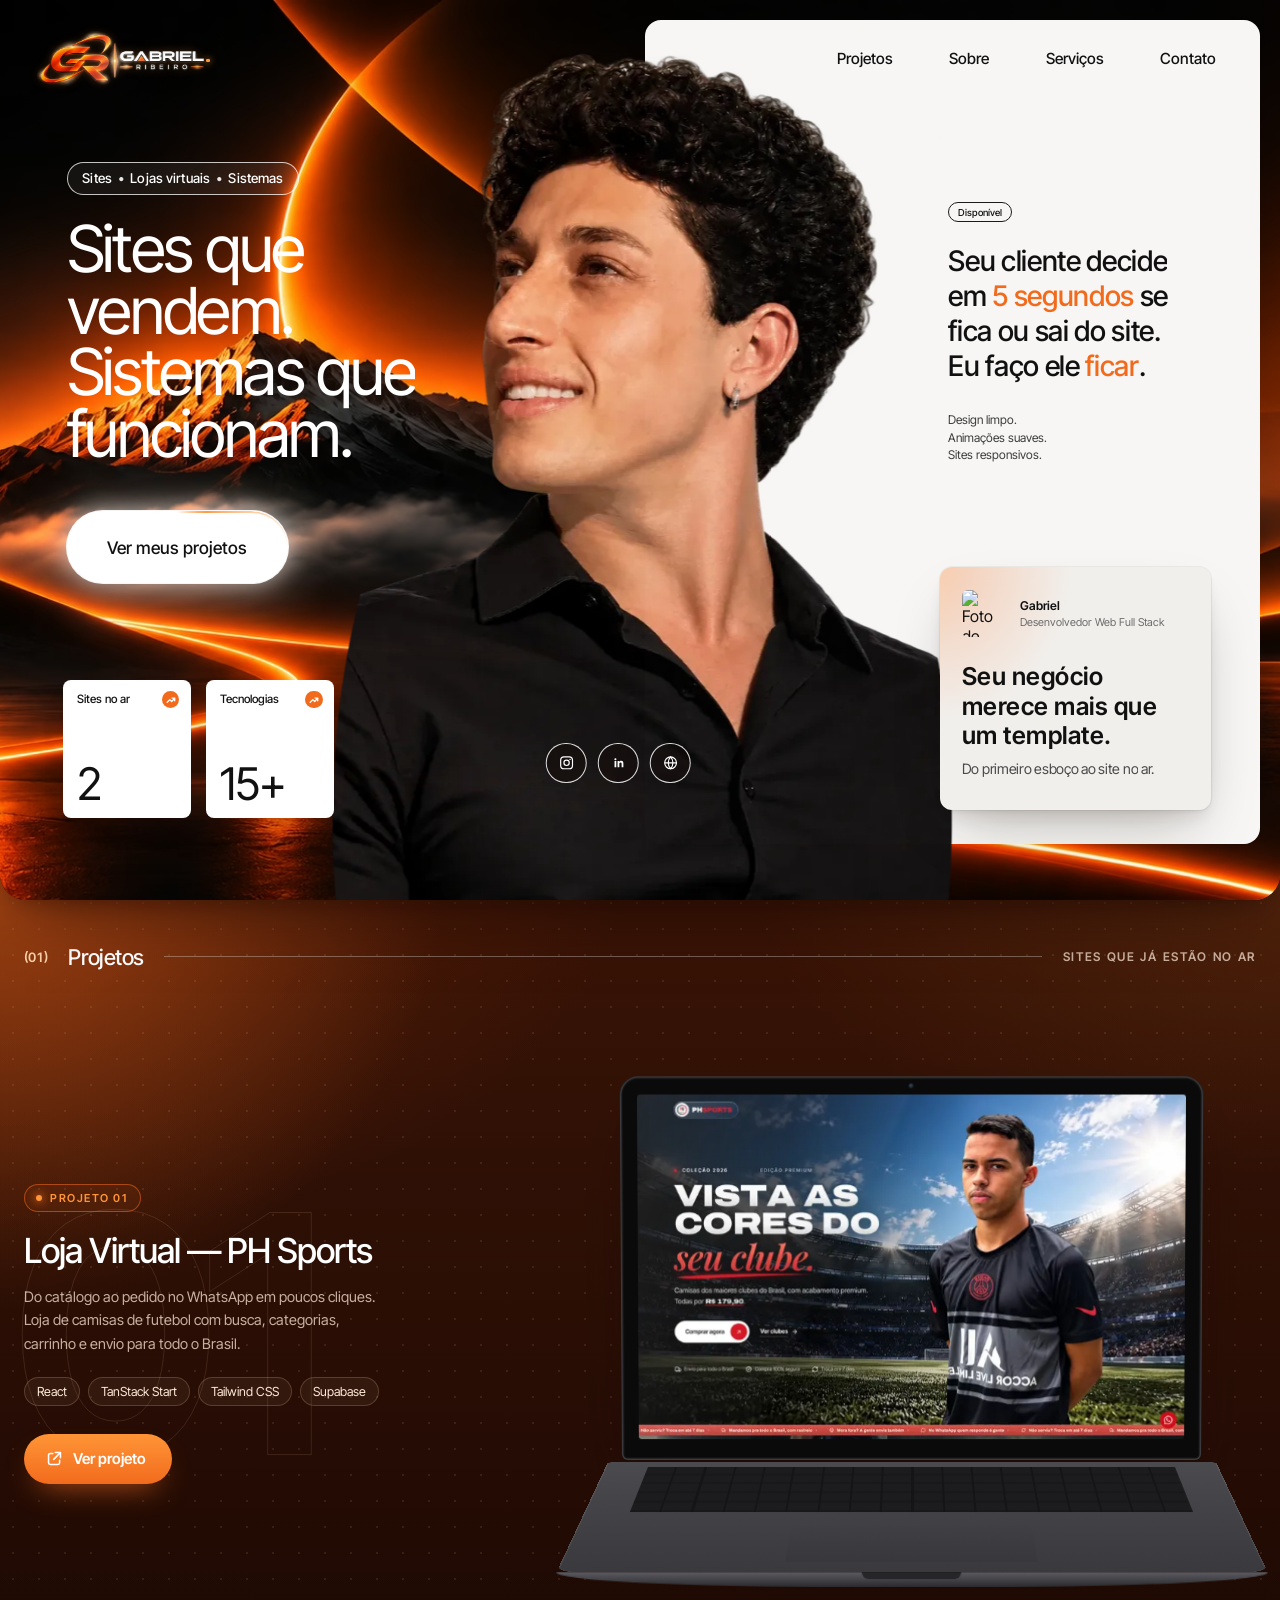
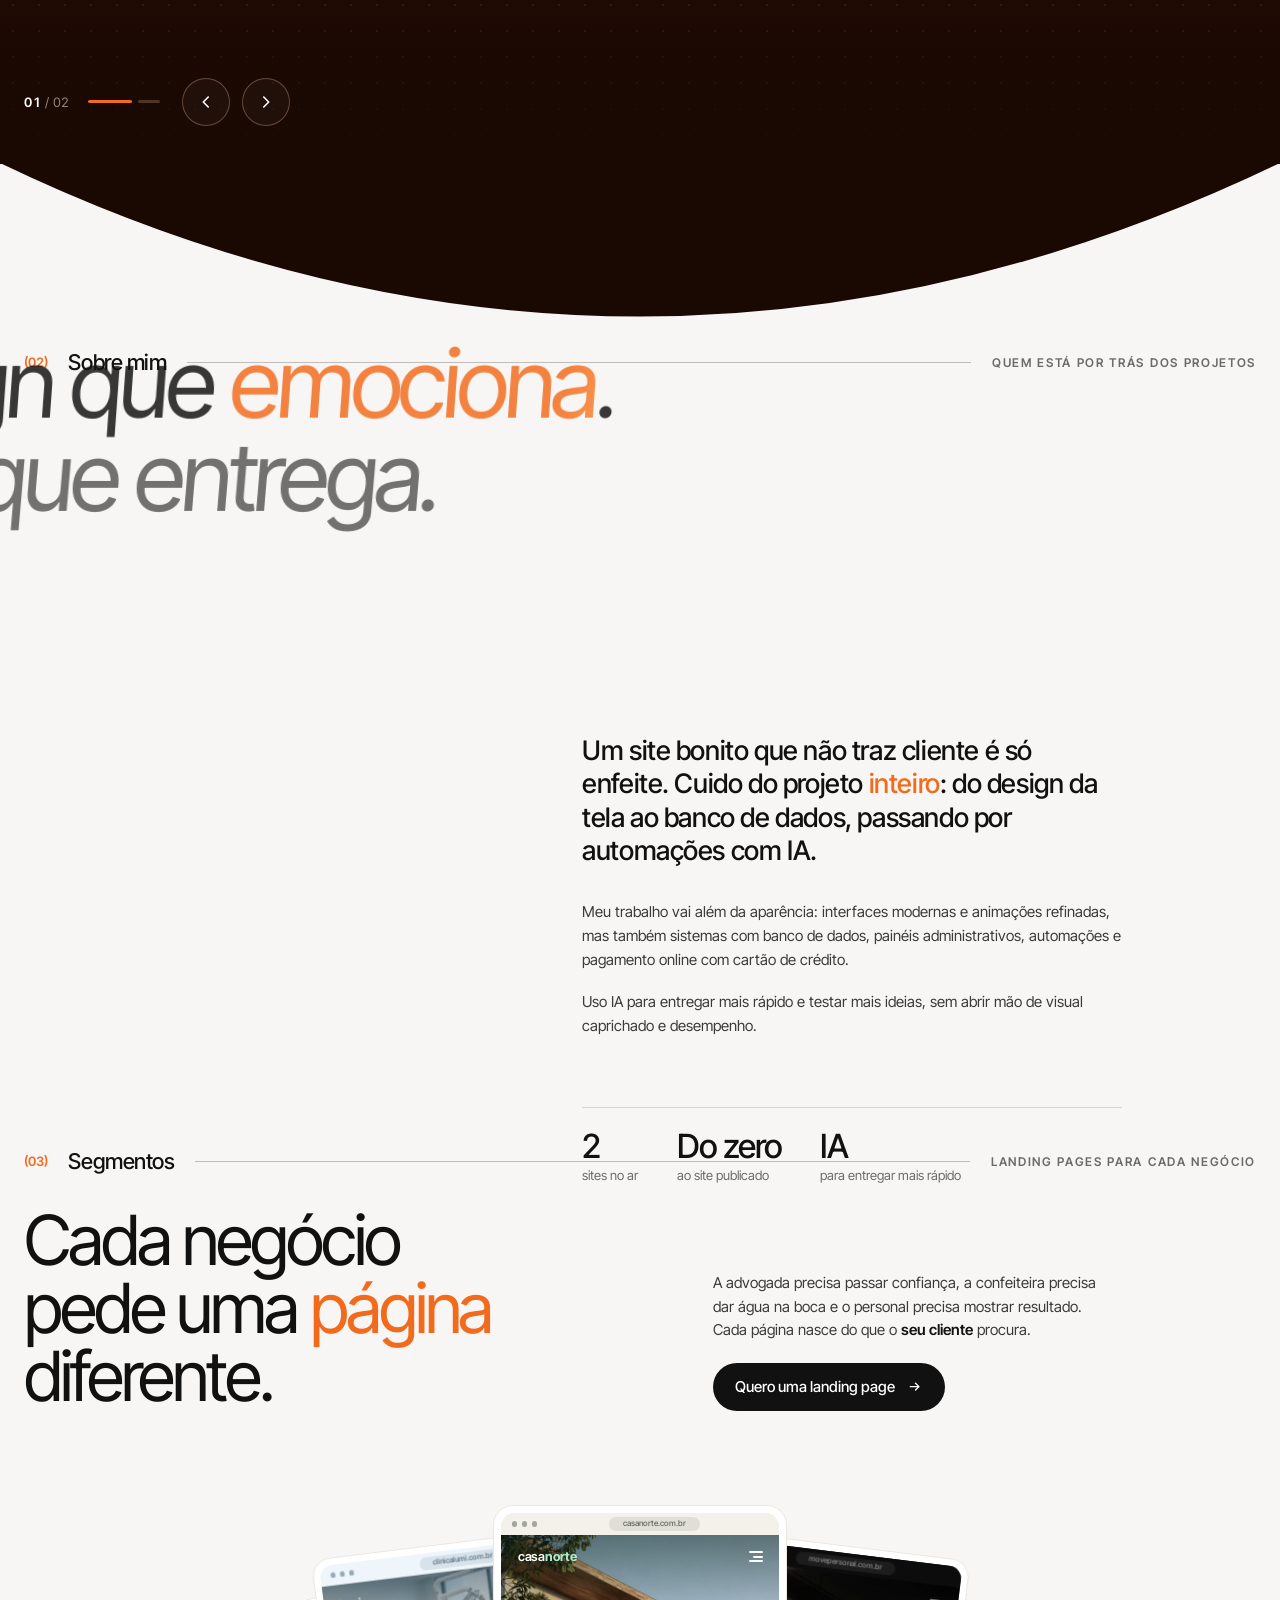
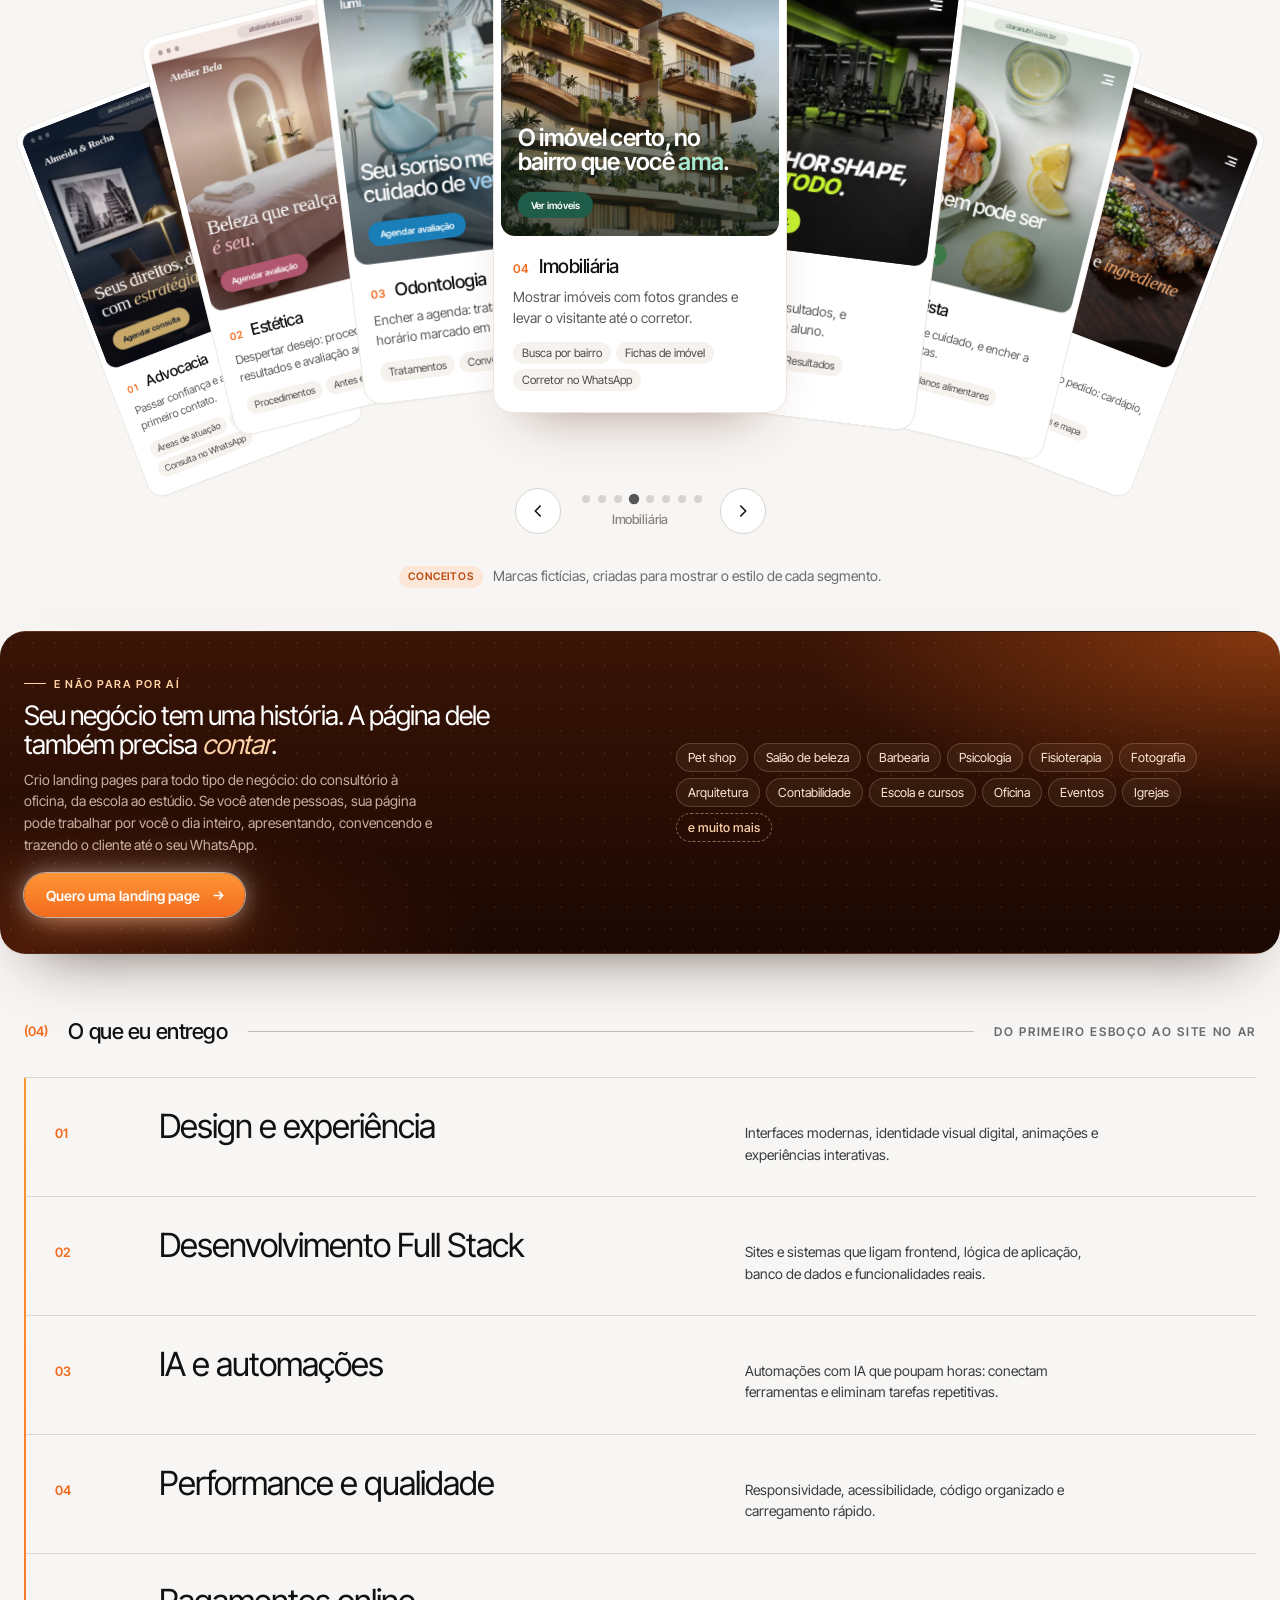
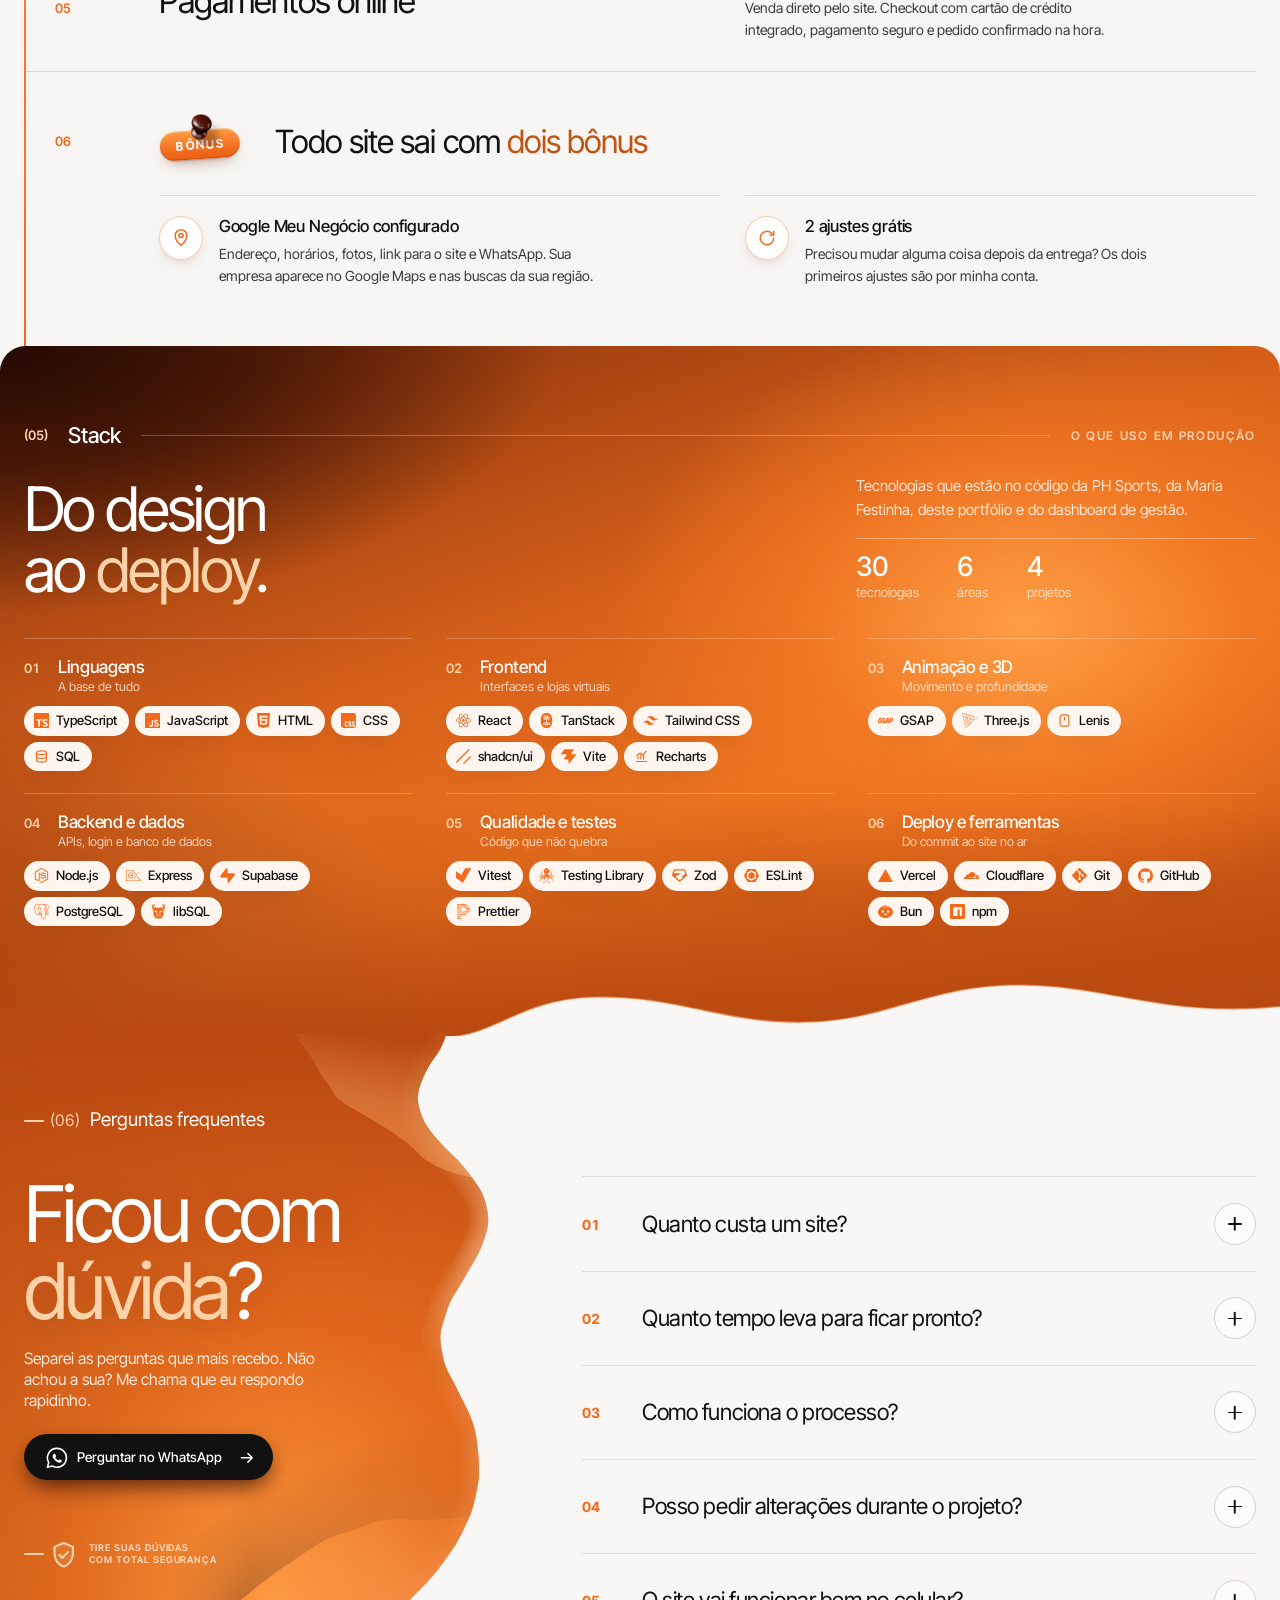
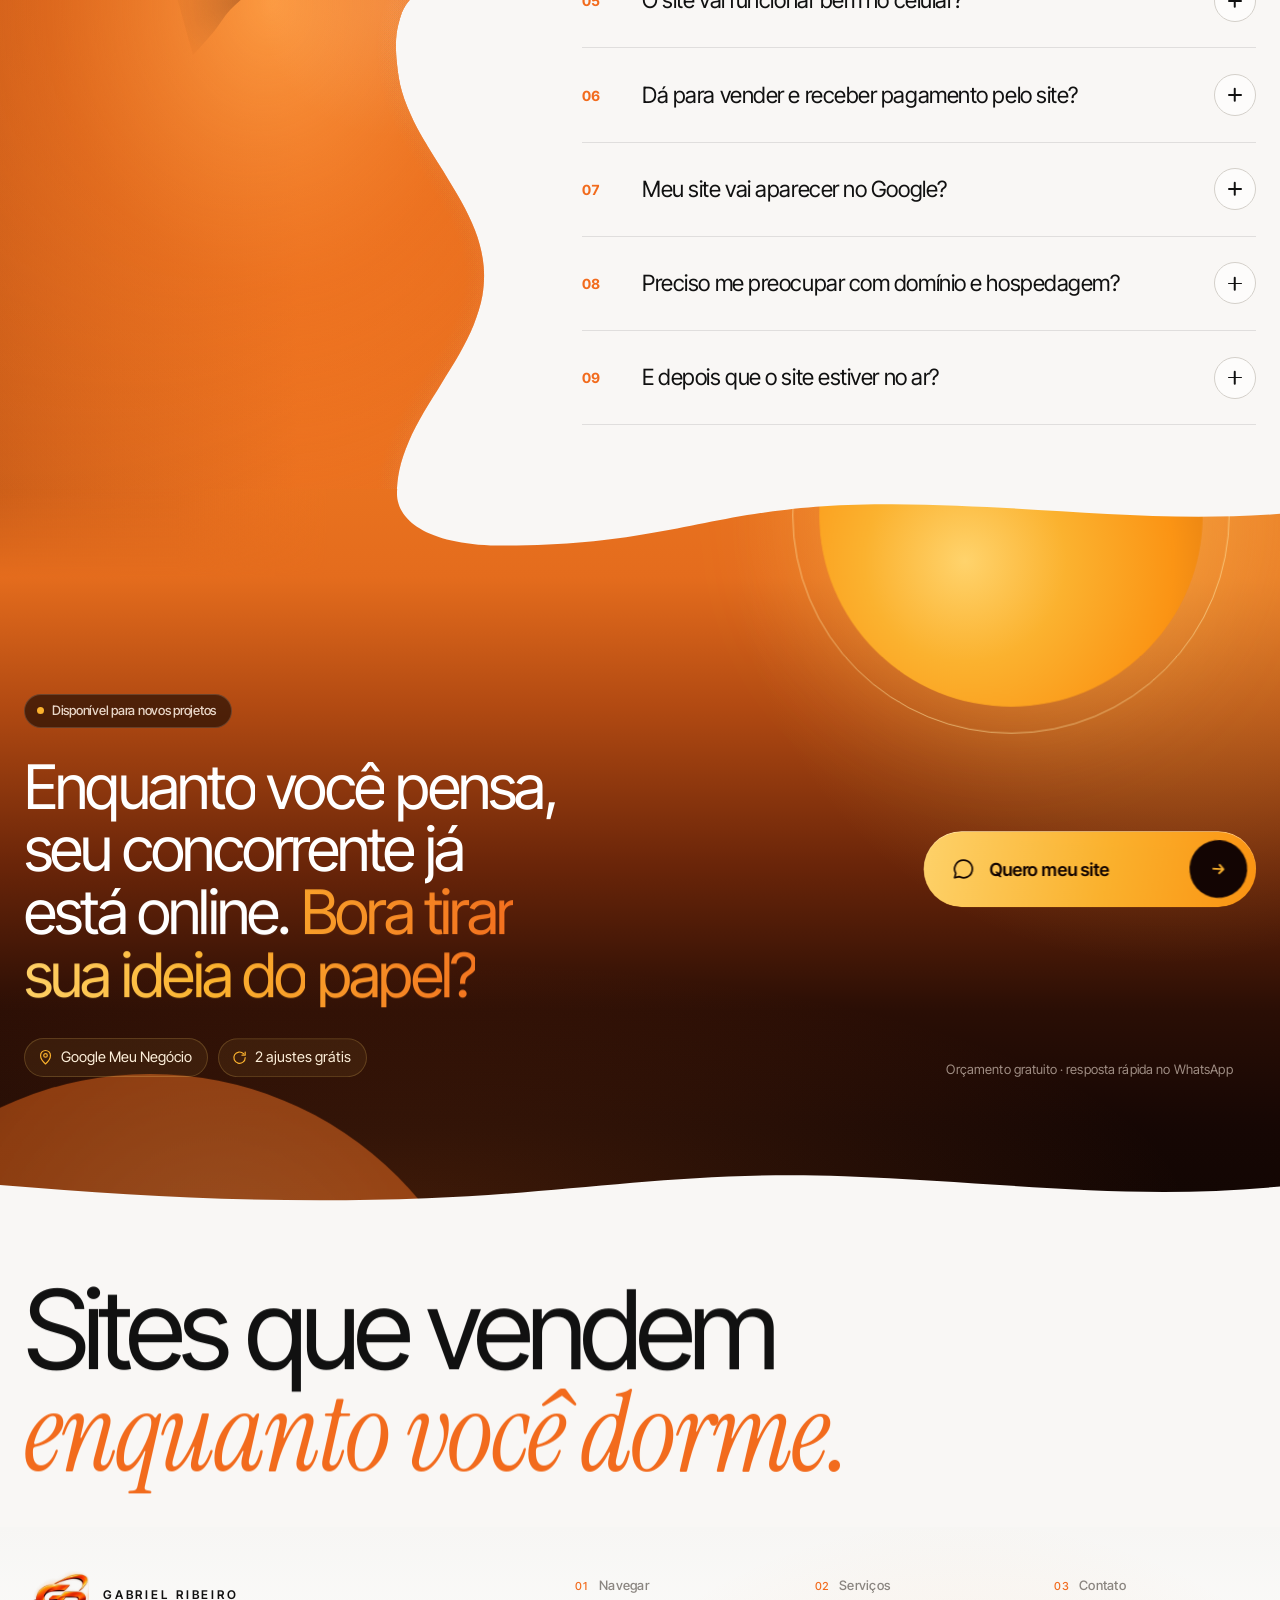
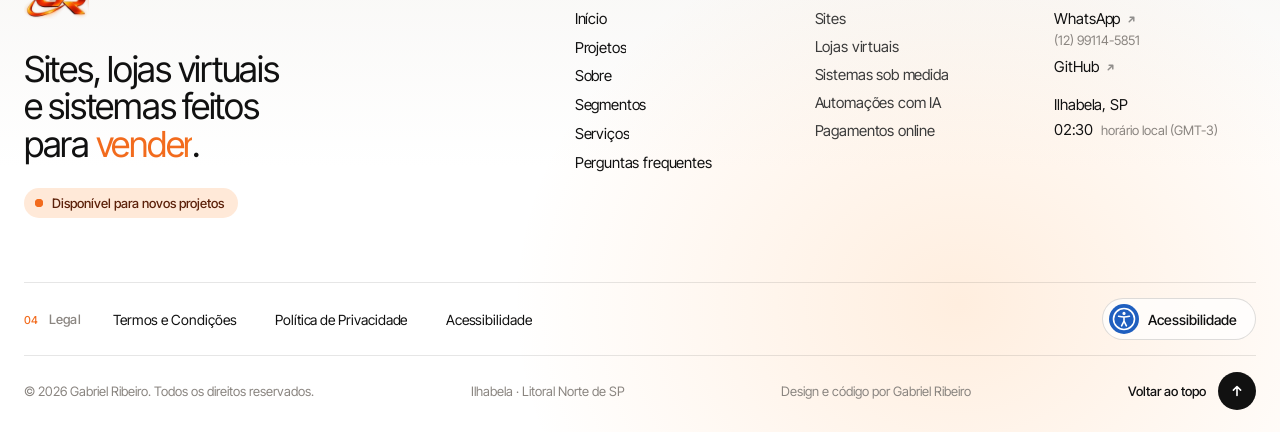
==== index.html @ 998de7f8 "Hero: pitch de 3 para 5 segundos Co-Authored-By: Claude Opus 5.5 <noreply@anthropic.com>" ====
<!doctype html>
<html lang="pt-BR" prefix="og: https://ogp.me/ns#">
<head>
  <meta charset="utf-8">
  <meta name="viewport" content="width=device-width, initial-scale=1">
  <title>Gabriel Ribeiro • Desenvolvedor Web Full Stack</title>
  <meta name="description" content="Sites, landing pages e lojas virtuais para advogados, imobiliárias, dentistas e todo tipo de negócio. Rápidos, bonitos e feitos para vender. Peça seu orçamento.">
  <!-- prévia do link no WhatsApp, Instagram, LinkedIn, Facebook e X (imagem 1200×630) -->
  <meta property="og:type" content="website">
  <meta property="og:locale" content="pt_BR">
  <meta property="og:site_name" content="Gabriel Ribeiro">
  <meta property="og:title" content="Gabriel Ribeiro • Desenvolvedor Web Full Stack">
  <meta property="og:description" content="Seu site pode estar perdendo clientes. Crio sites, lojas virtuais e sistemas rápidos, bonitos e feitos para vender. Peça seu orçamento.">
  <meta property="og:image" content="https://portfolio-gabriel-b.vercel.app/img/og-gabriel-ribeiro.jpg">
  <meta property="og:image:secure_url" content="https://portfolio-gabriel-b.vercel.app/img/og-gabriel-ribeiro.jpg">
  <meta property="og:image:type" content="image/jpeg">
  <meta property="og:image:width" content="1200">
  <meta property="og:image:height" content="630">
  <meta property="og:image:alt" content="Gabriel Ribeiro, desenvolvedor web: Sites que vendem. Sistemas que funcionam.">
  <!-- o WhatsApp também lê a imagem por aqui (schema.org) -->
  <link itemprop="image" href="https://portfolio-gabriel-b.vercel.app/img/og-gabriel-ribeiro.jpg">
  <link itemprop="thumbnailUrl" href="https://portfolio-gabriel-b.vercel.app/img/og-gabriel-ribeiro.jpg">
  <meta name="twitter:card" content="summary_large_image">
  <meta name="twitter:title" content="Gabriel Ribeiro • Desenvolvedor Web Full Stack">
  <meta name="twitter:description" content="Crio sites, lojas virtuais e sistemas rápidos, bonitos e feitos para vender.">
  <meta name="twitter:image" content="https://portfolio-gabriel-b.vercel.app/img/og-gabriel-ribeiro.jpg">
  <meta name="twitter:image:alt" content="Gabriel Ribeiro, desenvolvedor web: Sites que vendem. Sistemas que funcionam.">
  <!-- ícone da aba: a marca GR + cursor (SVG nos navegadores atuais, PNG nos antigos, 180 px no iPhone) -->
  <link rel="icon" href="img/favicon-32.png" sizes="32x32" type="image/png">
  <link rel="icon" href="img/favicon.svg" type="image/svg+xml">
  <link rel="apple-touch-icon" href="img/apple-touch-icon.png">
  <link rel="preload" as="font" type="font/woff2" href="fonts/inter-tight-latin.woff2" crossorigin>
  <!-- foto da hero (recorte com a luz pintada); o ?v= troca quando a foto muda, para o cache de 7 dias não segurar a antiga -->
  <link rel="preload" as="image" href="img/gabriel-hero.webp?v=12" imagesrcset="img/gabriel-hero-800.webp?v=12 800w, img/gabriel-hero.webp?v=12 1024w" imagesizes="(max-aspect-ratio: 4/5) min(100vw, 50vh), 80vh" fetchpriority="high">
  <!-- fundo da hero baixa junto com a página (antes só depois do CSS: a tela ficava laranja chapada por um instante) -->
  <link rel="preload" as="image" href="img/hero-fundo.avif?v=4" type="image/avif" media="(min-aspect-ratio: 4/5)" fetchpriority="high">
  <link rel="preload" as="image" href="img/hero-fundo-mobile.avif?v=1" type="image/avif" media="(max-aspect-ratio: 4/5)" fetchpriority="high">
  <!-- primeiro de tudo: recarregar volta ao topo e o modo leve para aparelhos fracos -->
  <!-- cópia embutida de js/desempenho.js (as outras páginas usam o arquivo): embutida para não bloquear a primeira
       pintura com mais um download. Mudou o js/desempenho.js? Copie aqui e gere a assinatura de novo no vercel.json. -->
  <script>
(() => {
  const html = document.documentElement;
  // Segmentos em galeria (js/segmentos.js): o layout dela vale desde a primeira pintura, senão a seção mudava de altura
  // quando o script rodasse e a página "pulava" (em celular fraco, ~1,7 s depois de abrir)
  try { if (!matchMedia('(prefers-reduced-motion: reduce)').matches) html.classList.add('nc-gal-on'); } catch (e) { /* sem matchMedia */ }

  // ---------- 1) recarregar → topo ----------
  let reload = false;
  try {
    const nav = performance.getEntriesByType('navigation')[0];
    reload = nav ? nav.type === 'reload' : performance.navigation && performance.navigation.type === 1;
  } catch (e) { /* navegador antigo: segue o padrão */ }
  if (reload) {
    if ('scrollRestoration' in history) history.scrollRestoration = 'manual';
    if (location.hash) history.replaceState(history.state, '', location.pathname + location.search);
    const top = () => { if (scrollY || document.documentElement.scrollTop) window.scrollTo(0, 0); };
    top();
    document.addEventListener('DOMContentLoaded', top);
    addEventListener('load', () => { top(); requestAnimationFrame(top); setTimeout(top, 60); });
  }
  window.grReload = reload;

  // ---------- 2) modo leve ----------
  // A decisão sai antes da primeira pintura: a hero já abre no modo certo e nada desliga no meio da entrada.
  let force = null;
  try { force = new URLSearchParams(location.search).get('leve'); } catch (e) { /* sem URLSearchParams */ }
  const ss = (k, v) => { try { if (v === undefined) return sessionStorage.getItem(k); sessionStorage.setItem(k, v); } catch (e) { return null; } };
  if (force === '0') { ss('gr-leve', '0'); return; }

  const on = (why) => {
    if (html.classList.contains('leve')) return;
    html.classList.add('leve');
    html.dataset.leve = why;
    if (force !== '1') ss('gr-leve', '1');
    document.dispatchEvent(new CustomEvent('gr:leve', { detail: why }));
  };
  window.grLeve = on;

  // Perfil do aparelho: placa de vídeo + processador + memória. É do aparelho, não da visita, então fica
  // guardado (localStorage, 30 dias) e as próximas visitas nem medem de novo.
  const KEY = 'gr-perfil-v2';
  const profile = () => {
    try { const p = JSON.parse(localStorage.getItem(KEY)); if (p && Date.now() - p.t < 2592e6) return p; } catch (e) { /* sem storage */ }
    const p = { t: Date.now(), gpu: '', cpu: 0, why: '' };

    // placa de vídeo: sem WebGL, ou WebGL só por software (o navegador avisa com failIfMajorPerformanceCaveat),
    // ou uma placa conhecida por ser fraca
    try {
      const cv = document.createElement('canvas');
      const gl = cv.getContext('webgl', { failIfMajorPerformanceCaveat: true });
      if (!gl) p.why = 'gpu';
      else {
        const ext = gl.getExtension('WEBGL_debug_renderer_info');
        p.gpu = String(gl.getParameter(ext ? ext.UNMASKED_RENDERER_WEBGL : gl.RENDERER) || '');
        if (/swiftshader|llvmpipe|softpipe|software|basic render|gdi generic|mali-[2-4]\d\d|mali-t[0-8]\d\d|mali-g[35]1\b|adreno\D*([1-4]\d\d|50\d)\b|powervr sgx|ge8\d{3}|videocore|\bgma\b|hd graphics( family)?\b(?! \d)|hd graphics [2-4]\d{3}\b/i.test(p.gpu)) p.why = 'gpu';
        const lose = gl.getExtension('WEBGL_lose_context');
        if (lose) lose.loseContext();
      }
    } catch (e) { p.why = 'gpu'; }

    // processador: quanta conta cabe em 3 ms, 4 vezes, valendo a melhor (uma interrupção só piora o número).
    // ~12 ms no total, antes de existir algo na tela. Computador comum ≈ 1500+, celular fraco < 350.
    const bench = () => {
      const a = new Float64Array(256);
      let x = 0, best = 0;
      for (let w = 0; w < 4; w++) {
        let n = 0;
        const end = performance.now() + 3;
        do { for (let i = 0; i < 200; i++) a[i & 255] = x = (x + Math.sqrt(n + i) * 1.0001) % 1e6; n += 200; }
        while (performance.now() < end && n < 4e5);   // teto: relógio impreciso (Firefox protegido) não trava
        if (n > best) best = n;
      }
      return Math.round(best / 100) + (a[7] < 0 ? 1 : 0);
    };
    p.cpu = bench();
    if (p.cpu < 350) p.cpu = Math.max(p.cpu, bench());   // confirma antes de concluir que é fraco

    const apple = /apple/i.test(p.gpu);   // Safari esconde memória e núcleos: ali vale só a medida
    const cores = navigator.hardwareConcurrency || 8, mem = navigator.deviceMemory || 8;
    if (!p.why && p.cpu < 350) p.why = 'cpu';
    if (!p.why && !apple && (cores <= 2 || mem <= 2)) p.why = 'aparelho';
    try { localStorage.setItem(KEY, JSON.stringify(p)); } catch (e) { /* sem storage */ }
    return p;
  };

  const c = navigator.connection || {};
  if (force === '1') on('forçado');
  else if (ss('gr-leve') === '1') on('sessão');
  else if (c.saveData || /(^|-)2g$/.test(c.effectiveType || '')) on('dados');
  else {
    const p = profile();
    window.grPerfil = p;   // para conferir no console
    if (p.why) on(p.why);
  }
  if (html.classList.contains('leve') || ss('gr-leve') === '0') return;

  // ---------- rede de segurança: só para lentidão de verdade ----------
  // Um engasgo isolado (o three.js do crachá chegando, um vídeo começando) não conta. Mede em janelas de
  // 2 s (com a aba à vista, nos primeiros segundos depois da entrada e enquanto a pessoa rola) e só liga
  // se duas janelas seguidas tiverem a mediana abaixo de ~25 quadros por segundo. 30 fps fixos (modo
  // economia de bateria do iPhone) não contam como lento.
  let frames = [], spent = 0, bad = 0, last = 0, raf = 0, until = 0;
  const tick = (t) => {
    raf = 0;
    const dt = last ? t - last : 0;
    last = t;
    if (dt > 0 && dt < 250 && document.visibilityState === 'visible') { frames.push(dt); spent += dt; }
    if (spent >= 2000) {
      frames.sort((a, b) => a - b);
      bad = frames[frames.length >> 1] > 40 ? bad + 1 : 0;
      frames = []; spent = 0;
      if (bad >= 2) { on('fps'); removeEventListener('scroll', onScroll); return; }
    }
    if (performance.now() < until) raf = requestAnimationFrame(tick);
    else last = 0;
  };
  const watch = (ms) => { until = Math.max(until, performance.now() + ms); if (!raf) raf = requestAnimationFrame(tick); };
  const onScroll = () => watch(300);
  addEventListener('load', () => setTimeout(() => watch(4200), 2600), { once: true });   // depois da entrada da hero
  addEventListener('scroll', onScroll, { passive: true });
})();
  </script>
  <link rel="stylesheet" href="css/style.css">
  <!-- ATENÇÃO: o vercel.json libera só este script embutido pela assinatura (sha256 no Content-Security-Policy).
       Mudou uma vírgula aqui dentro? Gere a assinatura de novo, senão o navegador bloqueia o script. -->
  <script>
    // esconde a foto até o GSAP preparar a entrada (o js/main.js tira a classe)
    if (!matchMedia('(prefers-reduced-motion: reduce)').matches) document.documentElement.classList.add('gsap-loading');
  </script>
  <script src="js/vendor/lenis.min.js" defer></script>
  <script src="js/vendor/gsap.min.js" defer></script>
  <script src="js/vendor/ScrollTrigger.min.js" defer></script>
  <script src="js/segmentos.js" defer></script>
  <script src="js/main.js" defer></script>
  <script type="module" src="js/cracha.js"></script>
</head>
<body>

<main class="hero">
  <!-- Lado laranja: fundo em gradiente com o brilho que flutua, logo, textos e números -->
  <div class="hero-bg" aria-hidden="true"></div>
  <!-- design da referência atrás da foto (cores e formas medidas na imagem de referência): luzes quentes atrás da
       pessoa (em volta da cabeça, no pescoço/ombro e um dourado embaixo à esquerda), um círculo grande cor de ferrugem
       no alto e um disco dourado atrás do ombro, os dois recortados por uma oval inclinada em volta da cabeça (que
       mostra as luzes). Coordenadas em pixels da foto (1024×1536): o desenho tem a mesma caixa da .person e anda junto
       com ela (js/main.js); no PC fica atrás do painel claro. -->
  <svg class="hero-art" viewBox="0 0 1024 1536" aria-hidden="true" focusable="false">
    <defs>
      <radialGradient id="ha-l-sun"><stop offset="0" stop-color="#ff960a" stop-opacity=".7"/><stop offset=".55" stop-color="#ff8205" stop-opacity=".32"/><stop offset="1" stop-color="#ff7800" stop-opacity="0"/></radialGradient>
      <radialGradient id="ha-l-wide"><stop offset="0" stop-color="#ff7006" stop-opacity=".62"/><stop offset=".55" stop-color="#fa6404" stop-opacity=".28"/><stop offset="1" stop-color="#f05a00" stop-opacity="0"/></radialGradient>
      <radialGradient id="ha-l-head"><stop offset="0" stop-color="#ec5c04" stop-opacity=".7"/><stop offset=".55" stop-color="#e65803" stop-opacity=".32"/><stop offset="1" stop-color="#e15502" stop-opacity="0"/></radialGradient>
      <radialGradient id="ha-l-core"><stop offset="0" stop-color="#ff9614" stop-opacity=".8"/><stop offset=".55" stop-color="#ff8c0a" stop-opacity=".35"/><stop offset="1" stop-color="#ff8200" stop-opacity="0"/></radialGradient>
      <linearGradient id="ha-top" gradientUnits="userSpaceOnUse" x1="150" y1="0" x2="700" y2="0">
        <stop offset="0" stop-color="#9e2f01"/><stop offset="1" stop-color="#882501"/>
      </linearGradient>
      <radialGradient id="ha-sun" gradientUnits="userSpaceOnUse" cx="330" cy="880" r="300">
        <stop offset="0" stop-color="#fdab0e"/><stop offset=".55" stop-color="#fb9606"/><stop offset="1" stop-color="#f38202"/>
      </radialGradient>
      <mask id="ha-oval" maskUnits="userSpaceOnUse" x="-600" y="-900" width="2400" height="3100">
        <rect x="-600" y="-900" width="2400" height="3100" fill="#fff"/>
        <ellipse cx="445" cy="550" rx="254.2" ry="373.3" transform="rotate(-20.1 445 550)" fill="#000"/>
      </mask>
    </defs>
    <ellipse cx="183.7" cy="1039.3" rx="510.7" ry="418.3" fill="url(#ha-l-sun)"/>
    <ellipse cx="293.1" cy="751.7" rx="656.7" ry="810.5" fill="url(#ha-l-wide)"/>
    <ellipse cx="366.1" cy="333.3" rx="255.4" ry="313.7" fill="url(#ha-l-head)"/>
    <ellipse cx="274.9" cy="712.4" rx="273.6" ry="392.2" fill="url(#ha-l-core)"/>
    <g mask="url(#ha-oval)">
      <circle cx="700.5" cy="-98.3" r="658.7" fill="url(#ha-top)"/>
      <circle cx="269.2" cy="955.3" r="242.2" fill="url(#ha-sun)"/>
    </g>
  </svg>

  <!-- abertura da marca: fundo abstrato em camadas (vermelho, laranja e amarelo, formas curvas que se movem devagar)
       por cima da hero; no fim ele se abre do centro e se afasta (js/main.js). Fica escondido sem a abertura. -->
  <div class="gr-open" aria-hidden="true">
    <i class="gr-open__l gr-open__l1"></i>
    <i class="gr-open__l gr-open__l2"></i>
    <i class="gr-open__l gr-open__l3"></i>
  </div>

  <!-- marca: logo GR + Gabriel Ribeiro (img/logo-gabriel-ribeiro.webp, fundo transparente) em três recortes da mesma
       imagem (GR, fio e nome; o hover redesenha o GR); o brilho que corre, o reflexo único da abertura e o cursor -->
  <a class="logo" href="#" aria-label="Gabriel Ribeiro, início">
    <img class="logo-mark lg-gr" src="img/logo-gabriel-ribeiro-540.webp" crossorigin="anonymous" alt="" width="900" height="299" decoding="async" fetchpriority="high">
    <img class="logo-mark lg-bar" src="img/logo-gabriel-ribeiro-540.webp" crossorigin="anonymous" alt="" width="900" height="299" decoding="async">
    <img class="logo-mark lg-name" src="img/logo-gabriel-ribeiro-540.webp" crossorigin="anonymous" alt="" width="900" height="299" decoding="async">
    <span class="logo-shine" aria-hidden="true"><i></i></span>
    <span class="lg-flash" aria-hidden="true"><i></i></span>
    <span class="lg-cursor" aria-hidden="true"></span>
  </a>

  <section class="intro">
    <p class="tag">Sites <span>•</span> Lojas virtuais <span>•</span> Sistemas</p>
    <h1>Sites que<br>vendem.<br>Sistemas que<br>funcionam.</h1>
    <a class="btn-work" href="#projetos"><span class="bw-ring" aria-hidden="true"><i></i></span>Ver meus projetos</a>

    <div class="stats">
      <div class="stat">
        <p>Sites no ar</p>
        <span class="stat-ico" aria-hidden="true"><svg viewBox="0 0 16 16"><path d="M3 11l3.5-3.5 2.5 2.5L13 5.5M9.5 5.5H13V9"/></svg></span>
        <strong data-count="2" data-suffix="">2</strong>
      </div>
      <div class="stat">
        <p>Tecnologias</p>
        <span class="stat-ico" aria-hidden="true"><svg viewBox="0 0 16 16"><path d="M3 11l3.5-3.5 2.5 2.5L13 5.5M9.5 5.5H13V9"/></svg></span>
        <strong data-count="15" data-suffix="+">15+</strong>
      </div>
    </div>
  </section>

  <!-- Painel claro da direita -->
  <section class="panel">
    <nav class="nav" aria-label="Menu principal">
      <a href="#projetos">Projetos</a>
      <a href="#sobre">Sobre</a>
      <a href="#servicos">Serviços</a>
      <a href="https://wa.me/5512991145851?text=Ol%C3%A1%2C%20Gabriel%21%20Vi%20seu%20portf%C3%B3lio%20e%20gostaria%20de%20pedir%20um%20or%C3%A7amento%20para%20um%20site." target="_blank" rel="noopener">Contato</a>
    </nav>

    <div class="pitch">
      <span class="badge">Disponível</span>
      <p class="pitch-text">Seu cliente decide<br>em <em>5&nbsp;segundos</em> se<br>fica ou sai do site.<br>Eu faço ele <em>ficar</em>.</p>
      <p class="pitch-small">Design limpo.<br>Animações suaves.<br>Sites responsivos.</p>
    </div>

    <figure class="quote-card">
      <div class="quote-head">
        <img src="img/gabriel-avatar.webp" alt="Foto de Gabriel Ribeiro" width="44" height="44">
        <div>
          <strong>Gabriel</strong>
          <span>Desenvolvedor Web Full Stack</span>
        </div>
      </div>
      <blockquote><strong class="quote-title">Seu negócio merece mais que um template.</strong><span class="quote-text">Do primeiro esboço ao site no ar.</span></blockquote>
    </figure>
  </section>

  <!-- Foto recortada: fica na frente do painel, como na referência -->
  <div class="person">
    <img src="img/gabriel-hero.webp?v=12" srcset="img/gabriel-hero-800.webp?v=12 800w, img/gabriel-hero.webp?v=12 1024w" sizes="(max-aspect-ratio: 4/5) min(100vw, 50vh), 80vh" alt="Gabriel Ribeiro, sorrindo e olhando para cima" width="1024" height="1536" fetchpriority="high">
    <!-- luz de contorno: a luz quente do fundo "abraçando" a borda do cabelo, do rosto e dos ombros, por dentro do
         recorte (img/gabriel-luz.webp, gerada a partir do recorte e das cores do fundo atrás de cada ponto) -->
    <span class="person-rim" aria-hidden="true"></span>
  </div>

  <nav class="socials" aria-label="Redes sociais">
    <a href="#" aria-label="Instagram"><svg viewBox="0 0 24 24"><rect x="4" y="4" width="16" height="16" rx="4.5"/><circle cx="12" cy="12" r="3.6"/><circle cx="16.7" cy="7.3" r=".9" class="fill"/></svg></a>
    <a href="#" aria-label="LinkedIn"><svg viewBox="0 0 24 24"><path class="fill" d="M6.5 9.5h2.4V18H6.5zM7.7 5.6a1.4 1.4 0 110 2.8 1.4 1.4 0 010-2.8zM10.6 9.5h2.3v1.2c.4-.7 1.3-1.4 2.6-1.4 2.5 0 3 1.6 3 3.8V18h-2.4v-4.3c0-1 0-2.3-1.4-2.3s-1.7 1.1-1.7 2.2V18h-2.4z"/></svg></a>
    <a href="https://github.com/GabrielRibeiro10" aria-label="Site e projetos"><svg viewBox="0 0 24 24"><circle cx="12" cy="12" r="8"/><path d="M4 12h16M12 4c2.2 2.3 3.2 5 3.2 8s-1 5.7-3.2 8c-2.2-2.3-3.2-5-3.2-8s1-5.7 3.2-8z"/></svg></a>
  </nav>
</main>

<!-- ============ SOBRE MIM ============ -->
<section class="about" aria-labelledby="about-title">
  <div class="about-in">
    <div class="projects" id="projetos">
      <p class="about-kicker pj-kicker" data-ab><span class="k-num">(01)</span><span class="k-name">Projetos</span><span class="k-line" aria-hidden="true"></span><span class="k-sub">Sites que já estão no ar</span></p>
      <div class="pj" role="region" aria-roledescription="carrossel" aria-label="Projetos publicados">
        <!-- fundo grafite: grade de pontos e holofote laranja que segue o mouse (css + js/main.js) -->
        <div class="pj-bg" aria-hidden="true"></div>
        <div class="pj-track">
          <article class="pj-slide" aria-roledescription="slide" aria-label="Projeto 1 de 2">
            <div class="pj-info">
              <p class="pj-tag">Projeto 01</p>
              <h3>Loja Virtual — PH Sports</h3>
              <p class="pj-desc">Do catálogo ao pedido no WhatsApp em poucos cliques. Loja de camisas de futebol com busca, categorias, carrinho e envio para todo o Brasil.</p>
              <ul class="pj-tech" aria-label="Tecnologias"><li>React</li><li>TanStack Start</li><li>Tailwind CSS</li><li>Supabase</li></ul>
              <a class="pj-btn" href="https://www.phsports.com.br" target="_blank" rel="noopener">
                <svg viewBox="0 0 20 20" aria-hidden="true"><path d="M11 3h6v6M17 3l-8 8M8 4H5a2 2 0 00-2 2v9a2 2 0 002 2h9a2 2 0 002-2v-3"/></svg>
                Ver projeto
              </a>
            </div>
            <div class="laptop" aria-hidden="true">
              <div class="lp">
                <div class="lp-lid">
                  <div class="lp-face">
                    <div class="lp-screen">
                      <img src="img/projetos/ph-sports-720.webp" srcset="img/projetos/ph-sports-720.webp 720w, img/projetos/ph-sports-960.webp 960w" sizes="(max-width: 860px) 92vw, 640px" alt="" width="720" height="5002" loading="lazy" decoding="async" draggable="false">
                      <video data-src="img/projetos/ph-sports" muted playsinline loop preload="none" disablepictureinpicture></video>
                    </div>
                  </div>
                  <div class="lp-back"></div>
                </div>
                <div class="lp-base"><span class="lp-front"></span></div>
              </div>
            </div>
          </article>

          <article class="pj-slide" aria-roledescription="slide" aria-label="Projeto 2 de 2">
            <div class="pj-info">
              <p class="pj-tag">Projeto 02</p>
              <h3>Site Institucional — Maria Festinha</h3>
              <p class="pj-desc">Da visita ao orçamento em um clique. Site da Maria Festinha (Ilhabela, SP, desde 2014) com serviços, galeria de festas e botão direto para o WhatsApp.</p>
              <ul class="pj-tech" aria-label="Tecnologias"><li>HTML</li><li>CSS</li><li>JavaScript</li><li>GSAP</li><li>Lenis</li></ul>
              <a class="pj-btn" href="https://maria-festinha.vercel.app" target="_blank" rel="noopener">
                <svg viewBox="0 0 20 20" aria-hidden="true"><path d="M11 3h6v6M17 3l-8 8M8 4H5a2 2 0 00-2 2v9a2 2 0 002 2h9a2 2 0 002-2v-3"/></svg>
                Ver projeto
              </a>
            </div>
            <div class="laptop" aria-hidden="true">
              <div class="lp">
                <div class="lp-lid">
                  <div class="lp-face">
                    <div class="lp-screen">
                      <img src="img/projetos/maria-festinha-720.webp" srcset="img/projetos/maria-festinha-720.webp 720w, img/projetos/maria-festinha-960.webp 960w" sizes="(max-width: 860px) 92vw, 640px" alt="" width="720" height="4866" loading="lazy" decoding="async" draggable="false">
                      <video data-src="img/projetos/maria-festinha-v4" muted playsinline loop preload="none" disablepictureinpicture></video>
                    </div>
                  </div>
                  <div class="lp-back"></div>
                </div>
                <div class="lp-base"><span class="lp-front"></span></div>
              </div>
            </div>
          </article>
        </div>

        <div class="pj-nav">
          <p class="pj-count" aria-live="polite"><b>01</b> / 02</p>
          <div class="pj-dots" aria-hidden="true"><i class="is-on"></i><i></i></div>
          <button class="pj-arrow" type="button" data-dir="-1" aria-label="Projeto anterior"><svg viewBox="0 0 20 20" aria-hidden="true"><path d="M12.5 4.5L7 10l5.5 5.5"/></svg></button>
          <button class="pj-arrow" type="button" data-dir="1" aria-label="Próximo projeto"><svg viewBox="0 0 20 20" aria-hidden="true"><path d="M7.5 4.5L13 10l-5.5 5.5"/></svg></button>
        </div>
      </div>
      <!-- transição para o claro: a borda de baixo do painel escuro pende como uma gota e se recolhe
           com a rolagem; a gota laranja se solta e cai (js/main.js) -->
      <div class="pj-curve" aria-hidden="true">
        <svg viewBox="0 0 1440 200" preserveAspectRatio="none" focusable="false"><path d="M0 0H1440Q720 120 0 0Z"/></svg>
        <span class="pj-drop"></span>
      </div>
    </div>

    <!-- Sobre mim: depois dos Projetos (primeiro a prova, depois quem está por trás) -->
    <div class="about-me" id="sobre">
    <p class="about-kicker" data-ab><span class="k-num">(02)</span><span class="k-name">Sobre mim</span><span class="k-line" aria-hidden="true"></span><span class="k-sub">Quem está por trás dos projetos</span></p>

    <h2 class="about-title" id="about-title"><span class="at-line">Design que <em>emociona</em>.</span><span class="at-line">Código que entrega.</span></h2>

    <div class="about-grid">
      <!-- Crachá 3D pendurado no "g" de "Código": js/cracha.js desenha a fita e o cartão num canvas
           (dá para arrastar). Este <figure> é a versão estática, usada sem WebGL e pelos leitores de tela -->
      <div class="cracha-slot">
        <figure class="cracha">
          <span class="cracha-hole" aria-hidden="true"></span>
          <img src="img/gabriel-sobre-pb.webp" alt="Gabriel Ribeiro de jaqueta preta, numa rua movimentada à noite" width="880" height="1100" loading="lazy" decoding="async" draggable="false">
          <figcaption><strong>Gabriel Ribeiro</strong><span>22 anos · Desenvolvedor Web Full Stack</span></figcaption>
        </figure>
      </div>

      <div class="about-copy">
        <p class="about-lead" data-ab>Um site bonito que não traz cliente é só enfeite. Cuido do projeto <em>inteiro</em>: do design da tela ao banco de dados, passando por automações com IA.</p>
        <p data-ab>Meu trabalho vai além da aparência: interfaces modernas e animações refinadas, mas também sistemas com banco de dados, painéis administrativos, automações e pagamento online com cartão de crédito.</p>
        <p data-ab>Uso IA para entregar mais rápido e testar mais ideias, sem abrir mão de visual caprichado e desempenho.</p>

        <ul class="about-facts" data-ab aria-label="Em números">
          <li><strong>2</strong><span>sites no ar</span></li>
          <li><strong>Do zero</strong><span>ao site publicado</span></li>
          <li><strong>IA</strong><span>para entregar mais rápido</span></li>
        </ul>
      </div>
    </div>

    <!-- Projetos: um notebook 3D por site (CSS 3D, js/main.js). A tela mostra a captura da página
         inteira rolando sozinha (por cima, quando carrega, o vídeo do site com os efeitos); ao passar para o lado, o notebook fecha e sai, e o próximo entra e abre -->
    </div>

    <!-- Segmentos: grade de cartões; cada um traz uma mini landing page do segmento (barra do navegador, foto gerada
         para o portfólio, marca e título na tipografia do segmento, botão) e embaixo o que a página precisa fazer.
         Marcas fictícias, só para ilustrar. Depois, o bloco "e muito mais" com os outros ramos. No celular os cartões
         viram um carrossel centralizado com setas e contador (js/main.js) e o botão vai para o fim da seção -->
    <div class="nichos" id="segmentos">
      <p class="about-kicker" data-ab><span class="k-num">(03)</span><span class="k-name">Segmentos</span><span class="k-line" aria-hidden="true"></span><span class="k-sub">Landing pages para cada negócio</span></p>
      <div class="nc-top">
        <h2 class="nc-title">Cada negócio pede uma <em>página</em> diferente.</h2>
        <div class="nc-intro">
          <p>A advogada precisa passar confiança, a confeiteira precisa dar água na boca e o personal precisa mostrar resultado. Cada página nasce do que o <strong>seu cliente</strong> procura.</p>
          <a class="nc-go nc-go-top" href="https://wa.me/5512991145851?text=Ol%C3%A1%2C%20Gabriel%21%20Vi%20seu%20portf%C3%B3lio%20e%20gostaria%20de%20pedir%20um%20or%C3%A7amento%20de%20landing%20page%20para%20o%20meu%20neg%C3%B3cio." target="_blank" rel="noopener">Quero uma landing page<svg viewBox="0 0 20 20" aria-hidden="true"><path d="M5 10h10M11 6l4 4-4 4"/></svg></a>
        </div>
      </div>
      <ul class="nc-grid" id="nc-grid">
        <li class="nc-card nc-law" style="--i:0">
          <div class="nc-shot" aria-hidden="true">
            <span class="nc-bar"><i></i><i></i><i></i><em>almeidarocha.adv.br</em></span>
            <div class="nc-hero">
              <img src="img/segmentos/law.webp" alt="" width="640" height="640" loading="lazy" decoding="async">
              <span class="nc-nav"><span class="nc-brand">Almeida <i>&amp;</i> Rocha</span><span class="nc-dots"><i></i><i></i><i></i></span></span>
              <span class="nc-h">Seus direitos, defendidos com <em>estratégia</em>.</span>
              <span class="nc-btn">Agendar consulta<svg viewBox="0 0 20 20"><path d="M5 10h10M11 6l4 4-4 4"/></svg></span>
            </div>
          </div>
          <div class="nc-body">
            <span class="nc-n">01</span>
            <h3>Advocacia</h3>
            <p>Passar confiança e autoridade antes do primeiro contato.</p>
            <ul aria-label="O que a página tem"><li>Áreas de atuação</li><li>Equipe</li><li>Consulta no WhatsApp</li></ul>
          </div>
        </li>
        <li class="nc-card nc-beauty" style="--i:1">
          <div class="nc-shot" aria-hidden="true">
            <span class="nc-bar"><i></i><i></i><i></i><em>atelierbela.com.br</em></span>
            <div class="nc-hero">
              <img src="img/segmentos/beauty.webp" alt="" width="640" height="640" loading="lazy" decoding="async">
              <span class="nc-nav"><span class="nc-brand">Atelier <i>Bela</i></span><span class="nc-dots"><i></i><i></i><i></i></span></span>
              <span class="nc-h">Beleza que realça o que <em>já é seu</em>.</span>
              <span class="nc-btn">Agendar avaliação<svg viewBox="0 0 20 20"><path d="M5 10h10M11 6l4 4-4 4"/></svg></span>
            </div>
          </div>
          <div class="nc-body">
            <span class="nc-n">02</span>
            <h3>Estética</h3>
            <p>Despertar desejo: procedimentos, resultados e avaliação agendada.</p>
            <ul aria-label="O que a página tem"><li>Procedimentos</li><li>Antes e depois</li><li>Avaliação</li></ul>
          </div>
        </li>
        <li class="nc-card nc-odonto" style="--i:2">
          <div class="nc-shot" aria-hidden="true">
            <span class="nc-bar"><i></i><i></i><i></i><em>clinicalumi.com.br</em></span>
            <div class="nc-hero">
              <img src="img/segmentos/odonto.webp" alt="" width="640" height="640" loading="lazy" decoding="async">
              <span class="nc-nav"><span class="nc-brand">lumi<i>.</i></span><span class="nc-dots"><i></i><i></i><i></i></span></span>
              <span class="nc-h">Seu sorriso merece cuidado de <em>verdade</em>.</span>
              <span class="nc-btn">Agendar avaliação<svg viewBox="0 0 20 20"><path d="M5 10h10M11 6l4 4-4 4"/></svg></span>
            </div>
          </div>
          <div class="nc-body">
            <span class="nc-n">03</span>
            <h3>Odontologia</h3>
            <p>Encher a agenda: tratamentos claros e horário marcado em um toque.</p>
            <ul aria-label="O que a página tem"><li>Tratamentos</li><li>Convênios</li><li>Agenda online</li></ul>
          </div>
        </li>
        <li class="nc-card nc-imob" style="--i:3">
          <div class="nc-shot" aria-hidden="true">
            <span class="nc-bar"><i></i><i></i><i></i><em>casanorte.com.br</em></span>
            <div class="nc-hero">
              <img src="img/segmentos/imob.webp" alt="" width="640" height="640" loading="lazy" decoding="async">
              <span class="nc-nav"><span class="nc-brand">casa<b>norte</b></span><span class="nc-dots"><i></i><i></i><i></i></span></span>
              <span class="nc-h">O imóvel certo, no bairro que você <em>ama</em>.</span>
              <span class="nc-btn">Ver imóveis<svg viewBox="0 0 20 20"><path d="M5 10h10M11 6l4 4-4 4"/></svg></span>
            </div>
          </div>
          <div class="nc-body">
            <span class="nc-n">04</span>
            <h3>Imobiliária</h3>
            <p>Mostrar imóveis com fotos grandes e levar o visitante até o corretor.</p>
            <ul aria-label="O que a página tem"><li>Busca por bairro</li><li>Fichas de imóvel</li><li>Corretor no WhatsApp</li></ul>
          </div>
        </li>
        <li class="nc-card nc-personal" style="--i:4">
          <div class="nc-shot" aria-hidden="true">
            <span class="nc-bar"><i></i><i></i><i></i><em>movepersonal.com.br</em></span>
            <div class="nc-hero">
              <img src="img/segmentos/personal.webp" alt="" width="640" height="640" loading="lazy" decoding="async">
              <span class="nc-nav"><span class="nc-brand">MOVE<b>/</b></span><span class="nc-dots"><i></i><i></i><i></i></span></span>
              <span class="nc-h">Seu melhor shape, <em>com método</em>.</span>
              <span class="nc-btn">Aula experimental<svg viewBox="0 0 20 20"><path d="M5 10h10M11 6l4 4-4 4"/></svg></span>
            </div>
          </div>
          <div class="nc-body">
            <span class="nc-n">05</span>
            <h3>Personal</h3>
            <p>Mostrar método e resultados, e transformar visita em aluno.</p>
            <ul aria-label="O que a página tem"><li>Planos e consultoria</li><li>Resultados</li><li>Aula experimental</li></ul>
          </div>
        </li>
        <li class="nc-card nc-nutri" style="--i:5">
          <div class="nc-shot" aria-hidden="true">
            <span class="nc-bar"><i></i><i></i><i></i><em>claranutri.com.br</em></span>
            <div class="nc-hero">
              <img src="img/segmentos/nutri.webp" alt="" width="640" height="640" loading="lazy" decoding="async">
              <span class="nc-nav"><span class="nc-brand">clara<i>nutri</i></span><span class="nc-dots"><i></i><i></i><i></i></span></span>
              <span class="nc-h">Comer bem pode ser <em>leve</em>.</span>
              <span class="nc-btn">Agendar consulta<svg viewBox="0 0 20 20"><path d="M5 10h10M11 6l4 4-4 4"/></svg></span>
            </div>
          </div>
          <div class="nc-body">
            <span class="nc-n">06</span>
            <h3>Nutricionista</h3>
            <p>Transmitir leveza e cuidado, e encher a agenda de consultas.</p>
            <ul aria-label="O que a página tem"><li>Consulta online</li><li>Planos alimentares</li><li>Depoimentos</li></ul>
          </div>
        </li>
        <li class="nc-card nc-food" style="--i:6">
          <div class="nc-shot" aria-hidden="true">
            <span class="nc-bar"><i></i><i></i><i></i><em>brasaeco.com.br</em></span>
            <div class="nc-hero">
              <img src="img/segmentos/food.webp" alt="" width="640" height="640" loading="lazy" decoding="async">
              <span class="nc-nav"><span class="nc-brand">Brasa <i>&amp;</i> Co.</span><span class="nc-dots"><i></i><i></i><i></i></span></span>
              <span class="nc-h">Fogo, tempo e <em>ingrediente</em> bom.</span>
              <span class="nc-btn">Ver cardápio<svg viewBox="0 0 20 20"><path d="M5 10h10M11 6l4 4-4 4"/></svg></span>
            </div>
          </div>
          <div class="nc-body">
            <span class="nc-n">07</span>
            <h3>Restaurantes</h3>
            <p>Abrir o apetite e levar ao pedido: cardápio, horários e localização.</p>
            <ul aria-label="O que a página tem"><li>Cardápio digital</li><li>Horários e mapa</li><li>Pedido no WhatsApp</li></ul>
          </div>
        </li>
        <li class="nc-card nc-confeit" style="--i:7">
          <div class="nc-shot" aria-hidden="true">
            <span class="nc-bar"><i></i><i></i><i></i><em>doceatelie.com.br</em></span>
            <div class="nc-hero">
              <img src="img/segmentos/confeit.webp" alt="" width="640" height="640" loading="lazy" decoding="async">
              <span class="nc-nav"><span class="nc-brand">Doce <i>Ateliê</i></span><span class="nc-dots"><i></i><i></i><i></i></span></span>
              <span class="nc-h">Bolos e doces feitos para <em>celebrar</em>.</span>
              <span class="nc-btn">Fazer encomenda<svg viewBox="0 0 20 20"><path d="M5 10h10M11 6l4 4-4 4"/></svg></span>
            </div>
          </div>
          <div class="nc-body">
            <span class="nc-n">08</span>
            <h3>Confeitaria</h3>
            <p>Dar água na boca e facilitar a encomenda pelo WhatsApp.</p>
            <ul aria-label="O que a página tem"><li>Cardápio de bolos</li><li>Encomendas</li><li>Pedido no WhatsApp</li></ul>
          </div>
        </li>
      </ul>
      <div class="nc-ctrl" aria-label="Trocar de segmento">
        <button class="nc-arrow" type="button" data-dir="-1" aria-controls="nc-grid" aria-label="Segmento anterior"><svg viewBox="0 0 20 20" aria-hidden="true"><path d="M12.5 4.5L7 10l5.5 5.5"/></svg></button>
        <p class="nc-count" aria-live="polite"><b>01</b><span> / 08</span><em>Advocacia</em></p>
        <button class="nc-arrow" type="button" data-dir="1" aria-controls="nc-grid" aria-label="Próximo segmento"><svg viewBox="0 0 20 20" aria-hidden="true"><path d="M7.5 4.5L13 10l-5.5 5.5"/></svg></button>
      </div>
      <p class="nc-note"><span class="nc-tag">Conceitos</span>Marcas fictícias, criadas para mostrar o estilo de cada segmento.</p>
      <div class="nc-more">
        <div class="nc-more-txt">
          <span class="nc-more-k">E não para por aí</span>
          <h3 class="nc-more-h">Seu negócio tem uma história. A página dele também precisa <em>contar</em>.</h3>
          <p>Crio landing pages para todo tipo de negócio: do consultório à oficina, da escola ao estúdio. Se você atende pessoas, sua página pode trabalhar por você o dia inteiro, apresentando, convencendo e trazendo o cliente até o seu WhatsApp.</p>
          <a class="nc-more-go" href="https://wa.me/5512991145851?text=Ol%C3%A1%2C%20Gabriel%21%20Vi%20seu%20portf%C3%B3lio%20e%20gostaria%20de%20pedir%20um%20or%C3%A7amento%20de%20landing%20page%20para%20o%20meu%20neg%C3%B3cio." target="_blank" rel="noopener">Quero uma landing page<svg viewBox="0 0 20 20" aria-hidden="true"><path d="M5 10h10M11 6l4 4-4 4"/></svg></a>
        </div>
        <ul class="nc-more-list" aria-label="Outros segmentos"><li>Pet shop</li><li>Salão de beleza</li><li>Barbearia</li><li>Psicologia</li><li>Fisioterapia</li><li>Fotografia</li><li>Arquitetura</li><li>Contabilidade</li><li>Escola e cursos</li><li>Oficina</li><li>Eventos</li><li>Igrejas</li><li class="nc-more-etc">e muito mais</li></ul>
      </div>
    </div>

    <div class="about-areas" id="servicos">
      <p class="about-kicker areas-kicker" data-ab><span class="k-num">(04)</span><span class="k-name">O que eu entrego</span><span class="k-line" aria-hidden="true"></span><span class="k-sub">Do primeiro esboço ao site no ar</span></p>
      <ol>
        <li data-ab><span class="n">01</span><h3>Design e experiência</h3><p>Interfaces modernas, identidade visual digital, animações e experiências interativas.</p></li>
        <li data-ab><span class="n">02</span><h3>Desenvolvimento Full Stack</h3><p>Sites e sistemas que ligam frontend, lógica de aplicação, banco de dados e funcionalidades reais.</p></li>
        <li data-ab><span class="n">03</span><h3>IA e automações</h3><p>Automações com IA que poupam horas: conectam ferramentas e eliminam tarefas repetitivas.</p></li>
        <li data-ab><span class="n">04</span><h3>Performance e qualidade</h3><p>Responsividade, acessibilidade, código organizado e carregamento rápido.</p></li>
        <li data-ab><span class="n">05</span><h3>Pagamentos online</h3><p>Venda direto pelo site. Checkout com cartão de crédito integrado, pagamento seguro e pedido confirmado na hora.</p></li>
        <!-- 06: os bônus que vão junto com todo site, no visual do design aprovado (faixa pêssego de ponta a
             ponta, selo "Bônus", título e os dois bônus com ícone) e no layout da lista: número na coluna dos
             números, título na dos títulos e os dois bônus alinhados às colunas de título e descrição de cima.
             Quando o fio chega, o alfinete desce e prende o selo (js/alfinete.js) -->
        <li class="bonus" data-ab>
          <span class="n">06</span>
          <div class="bonus-head">
            <!-- selo preso por um alfinete 3D (renderizado em three.js: cabeça, agulha e sombra em camadas; o
                 js/alfinete.js faz a queda, o impacto e o balanço). Sem JS fica parado, já preso -->
            <span class="bonus-badge" aria-hidden="true">
              <span class="bonus-tag">Bônus</span>
              <span class="bonus-pin">
                <img class="pin-shadow" src="img/alfinete-sombra.webp" alt="" width="48" height="60" loading="lazy" decoding="async">
                <img class="pin-needle" src="img/alfinete-agulha.webp" alt="" width="48" height="60" loading="lazy" decoding="async">
                <img class="pin-head" src="img/alfinete-cabeca.webp" alt="" width="48" height="60" loading="lazy" decoding="async">
              </span>
            </span>
            <h3>Todo site sai com <em>dois bônus</em></h3>
          </div>
          <ul class="bonus-list">
            <li>
              <span class="bonus-ico" aria-hidden="true"><svg viewBox="0 0 24 24"><path d="M12 21s7-6.3 7-12a7 7 0 10-14 0c0 5.7 7 12 7 12z"/><circle cx="12" cy="9" r="2.5"/></svg></span>
              <p><strong>Google Meu Negócio configurado</strong>Endereço, horários, fotos, link para o site e WhatsApp. Sua empresa aparece no Google Maps e nas buscas da sua região.</p>
            </li>
            <li>
              <span class="bonus-ico" aria-hidden="true"><svg viewBox="0 0 24 24"><path d="M20 12a8 8 0 11-2.3-5.6M20 4v4.5h-4.5"/></svg></span>
              <p><strong>2 ajustes grátis</strong>Precisou mudar alguma coisa depois da entrega? Os dois primeiros ajustes são por minha conta.</p>
            </li>
          </ul>
        </li>
      </ol>
    </div>

    <!-- Stack: só o que está no código dos projetos (PH Sports, Maria Festinha, este portfólio e o
         dashboard). Faixa de ponta a ponta com o fundo da hero. Ícones em img/stack.svg -->
    <div class="stack" id="stack">
      <p class="about-kicker" data-ab><span class="k-num">(05)</span><span class="k-name">Stack</span><span class="k-line" aria-hidden="true"></span><span class="k-sub">O que uso em produção</span></p>
      <div class="stack-top">
        <h2 class="stack-title">Do design<br>ao <em>deploy</em>.</h2>
        <div>
          <p class="stack-note">Tecnologias que estão no código da PH Sports, da Maria Festinha, deste portfólio e do dashboard de gestão.</p>
          <ul class="stack-facts" aria-label="Em números">
            <li><strong data-conta="30">30</strong><span>tecnologias</span></li>
            <li><strong data-conta="6">6</strong><span>áreas</span></li>
            <li><strong data-conta="4">4</strong><span>projetos</span></li>
          </ul>
        </div>
      </div>
      <ol class="stack-list">
        <li>
          <div class="stack-group"><span class="n">01</span><h3>Linguagens</h3><p>A base de tudo</p></div>
          <ul class="stack-chips">
            <li><svg aria-hidden="true"><use href="img/stack.svg#typescript"/></svg>TypeScript</li>
            <li><svg aria-hidden="true"><use href="img/stack.svg#javascript"/></svg>JavaScript</li>
            <li><svg aria-hidden="true"><use href="img/stack.svg#html5"/></svg>HTML</li>
            <li><svg aria-hidden="true"><use href="img/stack.svg#css"/></svg>CSS</li>
            <li><svg aria-hidden="true"><use href="img/stack.svg#sql"/></svg>SQL</li>
          </ul>
        </li>
        <li>
          <div class="stack-group"><span class="n">02</span><h3>Frontend</h3><p>Interfaces e lojas virtuais</p></div>
          <ul class="stack-chips">
            <li><svg aria-hidden="true"><use href="img/stack.svg#react"/></svg>React</li>
            <li><svg aria-hidden="true"><use href="img/stack.svg#tanstack"/></svg>TanStack</li>
            <li><svg aria-hidden="true"><use href="img/stack.svg#tailwindcss"/></svg>Tailwind CSS</li>
            <li><svg aria-hidden="true"><use href="img/stack.svg#shadcnui"/></svg>shadcn/ui</li>
            <li><svg aria-hidden="true"><use href="img/stack.svg#vite"/></svg>Vite</li>
            <li><svg aria-hidden="true"><use href="img/stack.svg#recharts"/></svg>Recharts</li>
          </ul>
        </li>
        <li>
          <div class="stack-group"><span class="n">03</span><h3>Animação e 3D</h3><p>Movimento e profundidade</p></div>
          <ul class="stack-chips">
            <li><svg aria-hidden="true"><use href="img/stack.svg#gsap"/></svg>GSAP</li>
            <li><svg aria-hidden="true"><use href="img/stack.svg#threedotjs"/></svg>Three.js</li>
            <li><svg aria-hidden="true"><use href="img/stack.svg#lenis"/></svg>Lenis</li>
          </ul>
        </li>
        <li>
          <div class="stack-group"><span class="n">04</span><h3>Backend e dados</h3><p>APIs, login e banco de dados</p></div>
          <ul class="stack-chips">
            <li><svg aria-hidden="true"><use href="img/stack.svg#nodedotjs"/></svg>Node.js</li>
            <li><svg aria-hidden="true"><use href="img/stack.svg#express"/></svg>Express</li>
            <li><svg aria-hidden="true"><use href="img/stack.svg#supabase"/></svg>Supabase</li>
            <li><svg aria-hidden="true"><use href="img/stack.svg#postgresql"/></svg>PostgreSQL</li>
            <li><svg aria-hidden="true"><use href="img/stack.svg#turso"/></svg>libSQL</li>
          </ul>
        </li>
        <li>
          <div class="stack-group"><span class="n">05</span><h3>Qualidade e testes</h3><p>Código que não quebra</p></div>
          <ul class="stack-chips">
            <li><svg aria-hidden="true"><use href="img/stack.svg#vitest"/></svg>Vitest</li>
            <li><svg aria-hidden="true"><use href="img/stack.svg#testinglibrary"/></svg>Testing Library</li>
            <li><svg aria-hidden="true"><use href="img/stack.svg#zod"/></svg>Zod</li>
            <li><svg aria-hidden="true"><use href="img/stack.svg#eslint"/></svg>ESLint</li>
            <li><svg aria-hidden="true"><use href="img/stack.svg#prettier"/></svg>Prettier</li>
          </ul>
        </li>
        <li>
          <div class="stack-group"><span class="n">06</span><h3>Deploy e ferramentas</h3><p>Do commit ao site no ar</p></div>
          <ul class="stack-chips">
            <li><svg aria-hidden="true"><use href="img/stack.svg#vercel"/></svg>Vercel</li>
            <li><svg aria-hidden="true"><use href="img/stack.svg#cloudflare"/></svg>Cloudflare</li>
            <li><svg aria-hidden="true"><use href="img/stack.svg#git"/></svg>Git</li>
            <li><svg aria-hidden="true"><use href="img/stack.svg#github"/></svg>GitHub</li>
            <li><svg aria-hidden="true"><use href="img/stack.svg#bun"/></svg>Bun</li>
            <li><svg aria-hidden="true"><use href="img/stack.svg#npm"/></svg>npm</li>
          </ul>
        </li>
      </ol>
    </div>

    <!-- Perguntas frequentes: acordeão (js/main.js abre/fecha; a altura anima por grid-template-rows) -->
    <div class="faq" id="faq">
      <div class="faq-bg" aria-hidden="true">
        <svg class="faq-wave" viewBox="0 0 420 2400" preserveAspectRatio="xMinYMin slice" focusable="false">
          <!-- a onda é a Stack escorrendo: mesmo laranja queimado da hero (começa no tom do pé da Stack, sem
               emenda), canto café à esquerda, o brilho laranja atrás do título, luz pêssego na borda e duas
               dobras; a borda balança devagar (SMIL, 7 s; pausa fora da tela) e a onda se dissolve no creme
               antes do texto em contorno (máscara em css/style.css, medida no js/main.js) -->
          <defs>
            <path id="fw-shape" d="M-1600 -40H362.0V0C361.2 2.0 359.2 8.0 357.0 12.0C354.8 16.0 351.3 20.0 349.0 24.0C346.7 28.0 344.5 32.0 343.0 36.0C341.5 40.0 340.2 44.0 340.0 48.0C339.8 52.0 340.7 56.0 342.0 60.0C343.3 64.0 345.3 68.0 348.0 72.0C350.7 76.0 354.3 80.0 358.0 84.0C361.7 88.0 366.3 92.0 370.0 96.0C373.7 100.0 377.0 104.0 380.0 108.0C383.0 112.0 386.0 116.0 388.0 120.0C390.0 124.0 391.2 128.0 392.0 132.0C392.8 136.0 393.3 140.0 393.0 144.0C392.7 148.0 391.3 152.0 390.0 156.0C388.7 160.0 387.0 164.0 385.0 168.0C383.0 172.0 380.3 176.0 378.0 180.0C375.7 184.0 373.3 188.0 371.0 192.0C368.7 196.0 365.8 200.0 364.0 204.0C362.2 208.0 361.2 212.0 360.0 216.0C358.8 220.0 357.3 224.0 357.0 228.0C356.7 232.0 357.3 236.0 358.0 240.0C358.7 244.0 359.5 248.0 361.0 252.0C362.5 256.0 365.0 260.0 367.0 264.0C369.0 268.0 371.0 272.0 373.0 276.0C375.0 280.0 377.3 284.0 379.0 288.0C380.7 292.0 382.0 296.0 383.0 300.0C384.0 304.0 384.5 308.0 385.0 312.0C385.5 316.0 385.8 320.0 386.0 324.0C386.2 328.0 386.3 332.0 386.0 336.0C385.7 340.0 384.8 344.0 384.0 348.0C383.2 352.0 382.3 356.0 381.0 360.0C379.7 364.0 377.8 368.0 376.0 372.0C374.2 376.0 372.3 380.0 370.0 384.0C367.7 388.0 364.8 392.0 362.0 396.0C359.2 400.0 356.3 404.0 353.0 408.0C349.7 412.0 345.7 416.0 342.0 420.0C338.3 424.0 333.7 428.0 331.0 432.0C328.3 436.0 327.2 439.7 326.0 444.0C324.8 448.3 323.8 452.7 323.5 458.0C323.2 463.3 323.4 469.3 324.1 476.0C324.8 482.7 325.8 490.7 328.0 498.0C330.1 505.3 333.3 512.7 336.8 520.0C340.4 527.3 344.9 534.7 349.2 542.0C353.6 549.3 358.5 556.7 362.9 564.0C367.3 571.3 371.9 578.7 375.6 586.0C379.3 593.3 382.7 600.7 385.1 608.0C387.4 615.3 389.1 622.7 389.7 630.0C390.3 637.3 389.9 644.7 388.7 652.0C387.4 659.3 385.0 666.7 382.1 674.0C379.2 681.3 375.3 688.7 371.3 696.0C367.2 703.3 362.4 710.7 357.9 718.0C353.5 725.3 348.6 732.7 344.4 740.0C340.3 747.3 336.2 754.7 333.1 762.0C330.0 769.3 327.4 776.7 325.9 784.0C324.4 791.3 323.8 798.7 324.1 806.0C324.4 813.3 325.8 820.7 328.0 828.0C330.1 835.3 333.3 842.7 336.8 850.0C340.4 857.3 344.9 864.7 349.2 872.0C353.6 879.3 358.5 886.7 362.9 894.0C367.3 901.3 371.9 908.7 375.6 916.0C379.3 923.3 382.7 930.7 385.1 938.0C387.4 945.3 389.1 952.7 389.7 960.0C390.3 967.3 389.9 974.7 388.7 982.0C387.4 989.3 385.0 996.7 382.1 1004.0C379.2 1011.3 375.3 1018.7 371.3 1026.0C367.2 1033.3 362.4 1040.7 357.9 1048.0C353.5 1055.3 348.6 1062.7 344.4 1070.0C340.3 1077.3 336.2 1084.7 333.1 1092.0C330.0 1099.3 327.4 1106.7 325.9 1114.0C324.4 1121.3 323.8 1128.7 324.1 1136.0C324.4 1143.3 325.8 1150.7 328.0 1158.0C330.1 1165.3 333.3 1172.7 336.8 1180.0C340.4 1187.3 344.9 1194.7 349.2 1202.0C353.6 1209.3 358.5 1216.7 362.9 1224.0C367.3 1231.3 371.9 1238.7 375.6 1246.0C379.3 1253.3 382.7 1260.7 385.1 1268.0C387.4 1275.3 389.1 1282.7 389.7 1290.0C390.3 1297.3 389.9 1304.7 388.7 1312.0C387.4 1319.3 385.0 1326.7 382.1 1334.0C379.2 1341.3 375.3 1348.7 371.3 1356.0C367.2 1363.3 362.4 1370.7 357.9 1378.0C353.5 1385.3 348.6 1392.7 344.4 1400.0C340.3 1407.3 336.2 1414.7 333.1 1422.0C330.0 1429.3 327.4 1436.7 325.9 1444.0C324.4 1451.3 323.8 1458.7 324.1 1466.0C324.4 1473.3 325.8 1480.7 328.0 1488.0C330.1 1495.3 333.3 1502.7 336.8 1510.0C340.4 1517.3 344.9 1524.7 349.2 1532.0C353.6 1539.3 358.5 1546.7 362.9 1554.0C367.3 1561.3 371.9 1568.7 375.6 1576.0C379.3 1583.3 382.7 1590.7 385.1 1598.0C387.4 1605.3 389.1 1612.7 389.7 1620.0C390.3 1627.3 389.9 1634.7 388.7 1642.0C387.4 1649.3 385.0 1656.7 382.1 1664.0C379.2 1671.3 375.3 1678.7 371.3 1686.0C367.2 1693.3 362.4 1700.7 357.9 1708.0C353.5 1715.3 348.6 1722.7 344.4 1730.0C340.3 1737.3 336.2 1744.7 333.1 1752.0C330.0 1759.3 327.4 1766.7 325.9 1774.0C324.4 1781.3 323.8 1788.7 324.1 1796.0C324.4 1803.3 325.8 1810.7 328.0 1818.0C330.1 1825.3 333.3 1832.7 336.8 1840.0C340.4 1847.3 344.9 1854.7 349.2 1862.0C353.6 1869.3 358.5 1876.7 362.9 1884.0C367.3 1891.3 371.9 1898.7 375.6 1906.0C379.3 1913.3 382.7 1920.7 385.1 1928.0C387.4 1935.3 389.1 1942.7 389.7 1950.0C390.3 1957.3 389.9 1964.7 388.7 1972.0C387.4 1979.3 385.0 1986.7 382.1 1994.0C379.2 2001.3 375.3 2008.7 371.3 2016.0C367.2 2023.3 362.4 2030.7 357.9 2038.0C353.5 2045.3 348.6 2052.7 344.4 2060.0C340.3 2067.3 336.2 2074.7 333.1 2082.0C330.0 2089.3 327.4 2096.7 325.9 2104.0C324.4 2111.3 323.8 2118.7 324.1 2126.0C324.4 2133.3 325.8 2140.7 328.0 2148.0C330.1 2155.3 333.3 2162.7 336.8 2170.0C340.4 2177.3 344.9 2184.7 349.2 2192.0C353.6 2199.3 358.5 2206.7 362.9 2214.0C367.3 2221.3 371.9 2228.7 375.6 2236.0C379.3 2243.3 382.7 2250.7 385.1 2258.0C387.4 2265.3 389.1 2272.7 389.7 2280.0C390.3 2287.3 389.9 2294.7 388.7 2302.0C387.4 2309.3 385.0 2316.7 382.1 2324.0C379.2 2331.3 375.3 2338.7 371.3 2346.0C367.2 2353.3 362.4 2360.7 357.9 2368.0C353.5 2375.3 346.7 2386.3 344.4 2390.0V2410H-1600Z"></path>
            <!-- "poça": a onda se abre numa faixa de ponta a ponta atrás da chamada final (js/main.js desenha o caminho
                 na altura da chamada); mesma tinta da onda, então as duas viram uma peça só -->
            <path id="fw-pool" d="M-1600 0H-1599V1H-1600Z"/>
            <clipPath id="fw-clip"><use href="#fw-shape"/><use href="#fw-pool"/></clipPath>
            <mask id="fw-nopool-m" maskUnits="userSpaceOnUse" x="-1600" y="-40" width="9999" height="9999"><rect x="-1600" y="-40" width="9999" height="9999" fill="#fff"/><use href="#fw-pool" fill="#000"/></mask>
            <linearGradient id="fw-base" gradientUnits="userSpaceOnUse" x1="0" y1="0" x2="0" y2="1000">
              <stop offset="0" stop-color="#b9480f"/><stop offset=".14" stop-color="#c95416"/>
              <stop offset=".4" stop-color="#dd651c"/><stop offset=".75" stop-color="#e8701f"/><stop offset="1" stop-color="#e9721f"/>
            </linearGradient>
            <linearGradient id="fw-edge" gradientUnits="userSpaceOnUse" x1="-240" y1="0" x2="250" y2="0">
              <stop offset="0" stop-color="#3c1205" stop-opacity=".62"/><stop offset=".5" stop-color="#5a1c06" stop-opacity=".26"/>
              <stop offset="1" stop-color="#5a1c06" stop-opacity="0"/>
            </linearGradient>
            <radialGradient id="fw-light" gradientUnits="userSpaceOnUse" cx="230" cy="430" r="440" gradientTransform="translate(230 430) scale(1 1.3) translate(-230 -430)">
              <stop offset="0" stop-color="#ffa046" stop-opacity=".9"/><stop offset=".38" stop-color="#f67a24" stop-opacity=".5"/>
              <stop offset="1" stop-color="#f06e1e" stop-opacity="0"/>
            </radialGradient>
            <radialGradient id="fw-belly" gradientUnits="userSpaceOnUse" cx="320" cy="432" r="100">
              <stop offset="0" stop-color="#ffd2a8" stop-opacity=".16"/><stop offset="1" stop-color="#ffd2a8" stop-opacity="0"/>
            </radialGradient>
            <linearGradient id="fw-rim" gradientUnits="userSpaceOnUse" x1="0" y1="0" x2="0" y2="500">
              <stop offset="0" stop-color="#ffd2a8" stop-opacity=".08"/><stop offset=".12" stop-color="#ffd2a8" stop-opacity=".12"/>
              <stop offset=".2" stop-color="#ffd2a8" stop-opacity=".3"/><stop offset=".32" stop-color="#ffd2a8" stop-opacity=".6"/>
              <stop offset=".42" stop-color="#ffd2a8" stop-opacity=".3"/><stop offset=".5" stop-color="#ffd2a8" stop-opacity=".1"/>
              <stop offset=".58" stop-color="#ffd2a8" stop-opacity=".14"/><stop offset=".64" stop-color="#ffd2a8" stop-opacity=".24"/>
              <stop offset=".7" stop-color="#ffd2a8" stop-opacity=".18"/><stop offset=".8" stop-color="#ffd2a8" stop-opacity=".08"/>
              <stop offset="1" stop-color="#ffd2a8" stop-opacity=".06"/>
            </linearGradient>
            <linearGradient id="fw-lobe" gradientUnits="userSpaceOnUse" x1="300" y1="112" x2="322" y2="4">
              <stop offset="0" stop-color="#ff9f52" stop-opacity=".55"/><stop offset=".55" stop-color="#ffb877" stop-opacity=".32"/><stop offset="1" stop-color="#ffb877" stop-opacity="0"/>
            </linearGradient>
            <linearGradient id="fw-shade" gradientUnits="userSpaceOnUse" x1="255" y1="330" x2="284" y2="394">
              <stop offset="0" stop-color="#5c210a" stop-opacity="0"/><stop offset="1" stop-color="#5c210a" stop-opacity=".34"/>
            </linearGradient>
            <linearGradient id="fw-fade" gradientUnits="userSpaceOnUse" x1="150" y1="0" x2="390" y2="0">
              <stop offset="0" stop-color="#fff" stop-opacity="0"/><stop offset=".25" stop-color="#fff"/>
              <stop offset=".7" stop-color="#fff" stop-opacity=".4"/><stop offset="1" stop-color="#fff" stop-opacity=".12"/>
            </linearGradient>
            <linearGradient id="fw-fade-y" gradientUnits="userSpaceOnUse" x1="0" y1="430" x2="0" y2="480">
              <stop offset="0" stop-color="#fff"/><stop offset="1" stop-color="#fff" stop-opacity="0"/>
            </linearGradient>
            <mask id="fw-fade-y-m" maskUnits="userSpaceOnUse" x="100" y="250" width="340" height="260"><rect x="100" y="250" width="340" height="260" fill="url(#fw-fade-y)"/></mask>
            <!-- o canto café e o brilho só começam abaixo da emenda: a primeira linha da onda fica no tom do pé da Stack -->
            <linearGradient id="fw-top" gradientUnits="userSpaceOnUse" x1="0" y1="0" x2="0" y2="260">
              <stop offset="0" stop-color="#fff" stop-opacity="0"/><stop offset="1" stop-color="#fff"/>
            </linearGradient>
            <mask id="fw-top-m" maskUnits="userSpaceOnUse" x="-1600" y="-40" width="2040" height="2450"><rect x="-1600" y="-40" width="2040" height="2450" fill="url(#fw-top)"/></mask>
            <!-- emenda com a Stack no celular: o topo da onda começa no laranja do pé da Stack (#b9480f) e se dissolve -->
            <linearGradient id="fw-seam" gradientUnits="userSpaceOnUse" x1="0" y1="-40" x2="0" y2="190">
              <stop offset="0" stop-color="#b9480f"/><stop offset=".22" stop-color="#b9480f"/><stop offset=".6" stop-color="#b9480f" stop-opacity=".55"/><stop offset="1" stop-color="#b9480f" stop-opacity="0"/>
            </linearGradient>
            <mask id="fw-fade-m" maskUnits="userSpaceOnUse" x="100" y="250" width="340" height="260"><rect x="100" y="250" width="340" height="260" fill="url(#fw-fade)" mask="url(#fw-fade-y-m)"/></mask>
          </defs>
          <use href="#fw-shape" fill="url(#fw-base)"/>
          <use href="#fw-pool" fill="url(#fw-base)"/>
          <g clip-path="url(#fw-clip)">
            <g mask="url(#fw-top-m)">
              <rect x="-1600" y="-40" width="2040" height="2450" fill="url(#fw-edge)"/>
              <rect x="-1600" y="-40" width="2040" height="1400" fill="url(#fw-light)"/>
            </g>
            <rect x="160" y="300" width="280" height="260" fill="url(#fw-belly)"/>
            <path d="M244 -12C244.8 -9.3 247.2 0.0 249.0 4.0C250.8 8.0 253.0 9.2 255.0 12.0C257.0 14.8 259.2 18.0 261.0 21.0C262.8 24.0 264.0 26.8 266.0 30.0C268.0 33.2 270.7 36.7 273.0 40.0C275.3 43.3 276.2 46.7 280.0 50.0C283.8 53.3 290.0 56.3 296.0 60.0C302.0 63.7 309.8 68.0 316.0 72.0C322.2 76.0 328.0 80.0 333.0 84.0C338.0 88.0 341.2 92.7 346.0 96.0C350.8 99.3 355.7 101.7 362.0 104.0C368.3 106.3 380.3 109.0 384.0 110.0L440 110L440 -12Z" fill="url(#fw-lobe)"/>
            <path d="M170 470C172.7 467.0 181.3 457.7 186.0 452.0C190.7 446.3 193.3 441.0 198.0 436.0C202.7 431.0 208.3 426.7 214.0 422.0C219.7 417.3 226.0 412.3 232.0 408.0C238.0 403.7 243.7 400.2 250.0 396.0C256.3 391.8 263.3 386.3 270.0 383.0C276.7 379.7 282.5 378.5 290.0 376.0C297.5 373.5 305.8 369.3 315.0 368.0C324.2 366.7 335.5 368.3 345.0 368.0C354.5 367.7 364.2 367.0 372.0 366.0C379.8 365.0 385.7 363.7 392.0 362.0C398.3 360.3 407.0 357.0 410.0 356.0L410 290L345 296L300 304L250 322L212 350L150 398Z" fill="url(#fw-shade)" mask="url(#fw-fade-m)"/>
            <!-- brilho na borda em degraus finos (sem filtro: barato de redesenhar enquanto a borda mexe) -->
            <g mask="url(#fw-nopool-m)">   <!-- brilho da borda da onda some dentro da faixa -->
            <use href="#fw-shape" fill="none" stroke="url(#fw-rim)" stroke-width="30" stroke-opacity=".1"/>
            <use href="#fw-shape" fill="none" stroke="url(#fw-rim)" stroke-width="27" stroke-opacity=".1"/>
            <use href="#fw-shape" fill="none" stroke="url(#fw-rim)" stroke-width="24" stroke-opacity=".1"/>
            <use href="#fw-shape" fill="none" stroke="url(#fw-rim)" stroke-width="21" stroke-opacity=".1"/>
            <use href="#fw-shape" fill="none" stroke="url(#fw-rim)" stroke-width="18" stroke-opacity=".1"/>
            <use href="#fw-shape" fill="none" stroke="url(#fw-rim)" stroke-width="15" stroke-opacity=".1"/>
            <use href="#fw-shape" fill="none" stroke="url(#fw-rim)" stroke-width="12" stroke-opacity=".1"/>
            <use href="#fw-shape" fill="none" stroke="url(#fw-rim)" stroke-width="9" stroke-opacity=".1"/>
            <use href="#fw-shape" fill="none" stroke="url(#fw-rim)" stroke-width="6" stroke-opacity=".1"/>
            <use href="#fw-shape" fill="none" stroke="url(#fw-rim)" stroke-width="3" stroke-opacity=".1"/>
            </g>
            <rect class="fw-seam" x="-1600" y="-40" width="2040" height="230" fill="url(#fw-seam)"/>
          </g>
        </svg>
      </div>
      <!-- crista: o creme sobe em ondas até a Stack, continuando a onda da esquerda (no lugar da emenda reta) -->
      <svg class="faq-crest" viewBox="0 0 1000 100" preserveAspectRatio="none" aria-hidden="true" focusable="false">
        <path class="cr-wide" d="M0 100C60 100 90 42 180 40C280 38 330 80 430 78C530 76 580 20 690 22C800 24 860 72 1000 54V100Z" fill="#f9f7f5"/>
        <path class="cr-narrow" d="M0 100C140 72 190 14 420 10C640 4 860 16 1000 20V100Z" fill="#f9f7f5"/>
        <path class="cr-wide" d="M0 100C60 100 90 42 180 40C280 38 330 80 430 78C530 76 580 20 690 22C800 24 860 72 1000 54" fill="none" stroke="#ffd2a8" stroke-opacity=".45" stroke-width="2" vector-effect="non-scaling-stroke"/>
        <path class="cr-narrow" d="M0 100C140 72 190 14 420 10C640 4 860 16 1000 20" fill="none" stroke="#ffd2a8" stroke-opacity=".45" stroke-width="2" vector-effect="non-scaling-stroke"/>
      </svg>
      <p class="about-kicker" data-ab><span class="k-dash" aria-hidden="true"></span><span class="k-num">(06)</span><span class="k-name">Perguntas frequentes</span><span class="k-line" aria-hidden="true"></span><span class="k-sub">Tudo antes de começar</span></p>
      <div class="faq-grid">
        <div class="faq-side">
          <h2 class="faq-title"><span class="fl"><span>Ficou com</span></span> <span class="fl"><span><em>dúvida</em>?</span></span></h2>
          <p class="faq-lead">Separei as perguntas que mais recebo. Não achou a sua? Me chama que eu respondo rapidinho.</p>
          <a class="faq-wa" href="https://wa.me/5512991145851?text=Ol%C3%A1%2C%20Gabriel%21%20Vi%20seu%20portf%C3%B3lio%2C%20tenho%20uma%20d%C3%BAvida%20e%20gostaria%20de%20pedir%20um%20or%C3%A7amento%20para%20um%20site." target="_blank" rel="noopener"><svg class="faq-wa-ico" viewBox="0 0 24 24" aria-hidden="true"><path d="M12 3.2a8.8 8.8 0 00-7.6 13.2L3.2 20.8l4.5-1.2A8.8 8.8 0 1012 3.2z"/><path d="M9 8.6c.2-.4.4-.4.6-.4h.5c.2 0 .4 0 .5.4l.7 1.6c.1.2 0 .4-.1.6l-.5.6c-.1.1-.2.3 0 .5.6 1 1.4 1.8 2.5 2.4.2.1.4.1.5 0l.6-.7c.2-.2.3-.2.5-.1l1.6.8c.2.1.3.2.3.4 0 .5-.2 1.2-.7 1.5-.6.4-1.5.6-2.6.2a9.6 9.6 0 01-4.8-4.2c-.6-1-.6-1.9-.4-2.6.1-.4.3-.8.8-1z" class="fill"/></svg>Perguntar no WhatsApp<svg class="faq-wa-arrow" viewBox="0 0 20 20" aria-hidden="true"><path d="M5 10h10M11 6l4 4-4 4"/></svg></a>
          <p class="faq-trust"><span class="faq-trust-dash" aria-hidden="true"></span><svg viewBox="0 0 24 24" aria-hidden="true"><path d="M12 3l7 3v5.5c0 4.3-3 8.2-7 9.5-4-1.3-7-5.2-7-9.5V6l7-3z"/><path d="M8.8 12.2l2.2 2.2 4.2-4.4"/></svg><span>Tire suas dúvidas<br>com total segurança</span></p>
        </div>
        <div class="faq-list">
        <div class="faq-item" style="--i:0">
          <h3 class="faq-q"><button type="button" aria-expanded="false" aria-controls="faq-a1" id="faq-q1"><span class="faq-n">01</span><span class="faq-t">Quanto custa um site?</span><span class="faq-ico" aria-hidden="true"><i></i></span></button></h3>
          <div class="faq-a" id="faq-a1" role="region" aria-labelledby="faq-q1"><div><p>Depende do tamanho do projeto e do que ele precisa fazer. Depois de uma conversa rápida, envio um orçamento fechado, sem surpresas no meio do caminho. O orçamento é gratuito.</p></div></div>
        </div>
        <div class="faq-item" style="--i:1">
          <h3 class="faq-q"><button type="button" aria-expanded="false" aria-controls="faq-a2" id="faq-q2"><span class="faq-n">02</span><span class="faq-t">Quanto tempo leva para ficar pronto?</span><span class="faq-ico" aria-hidden="true"><i></i></span></button></h3>
          <div class="faq-a" id="faq-a2" role="region" aria-labelledby="faq-q2"><div><p>O prazo é definido junto com o orçamento, de acordo com o escopo. Antes de começar você já sabe a data de entrega e acompanha cada etapa.</p></div></div>
        </div>
        <div class="faq-item" style="--i:2">
          <h3 class="faq-q"><button type="button" aria-expanded="false" aria-controls="faq-a3" id="faq-q3"><span class="faq-n">03</span><span class="faq-t">Como funciona o processo?</span><span class="faq-ico" aria-hidden="true"><i></i></span></button></h3>
          <div class="faq-a" id="faq-a3" role="region" aria-labelledby="faq-q3"><div><p>Conversa sobre o seu negócio, proposta, design, desenvolvimento, revisão com você e publicação. Em cada etapa você vê o andamento e aprova antes de seguir.</p></div></div>
        </div>
        <div class="faq-item" style="--i:3">
          <h3 class="faq-q"><button type="button" aria-expanded="false" aria-controls="faq-a4" id="faq-q4"><span class="faq-n">04</span><span class="faq-t">Posso pedir alterações durante o projeto?</span><span class="faq-ico" aria-hidden="true"><i></i></span></button></h3>
          <div class="faq-a" id="faq-a4" role="region" aria-labelledby="faq-q4"><div><p>Sim. As revisões fazem parte do processo: você testa, aponta o que quer mudar e eu ajusto antes de o site ir para o ar.</p></div></div>
        </div>
        <div class="faq-item" style="--i:4">
          <h3 class="faq-q"><button type="button" aria-expanded="false" aria-controls="faq-a5" id="faq-q5"><span class="faq-n">05</span><span class="faq-t">O site vai funcionar bem no celular?</span><span class="faq-ico" aria-hidden="true"><i></i></span></button></h3>
          <div class="faq-a" id="faq-a5" role="region" aria-labelledby="faq-q5"><div><p>Sim. Todo site é pensado primeiro para o celular, onde está a maior parte dos visitantes, e testado também em tablet e computador.</p></div></div>
        </div>
        <div class="faq-item" style="--i:5">
          <h3 class="faq-q"><button type="button" aria-expanded="false" aria-controls="faq-a6" id="faq-q6"><span class="faq-n">06</span><span class="faq-t">Dá para vender e receber pagamento pelo site?</span><span class="faq-ico" aria-hidden="true"><i></i></span></button></h3>
          <div class="faq-a" id="faq-a6" role="region" aria-labelledby="faq-q6"><div><p>Sim. Integro pagamento com cartão de crédito, carrinho de compras e pedido direto pelo WhatsApp, conforme o que fizer mais sentido para o seu negócio.</p></div></div>
        </div>
        <div class="faq-item" style="--i:6">
          <h3 class="faq-q"><button type="button" aria-expanded="false" aria-controls="faq-a7" id="faq-q7"><span class="faq-n">07</span><span class="faq-t">Meu site vai aparecer no Google?</span><span class="faq-ico" aria-hidden="true"><i></i></span></button></h3>
          <div class="faq-a" id="faq-a7" role="region" aria-labelledby="faq-q7"><div><p>O site já sai preparado para o Google: títulos e descrições certos, estrutura organizada e carregamento rápido. E de bônus eu configuro o seu Google Meu Negócio, para sua empresa aparecer no Google Maps e nas buscas da sua região.</p></div></div>
        </div>
        <div class="faq-item" style="--i:7">
          <h3 class="faq-q"><button type="button" aria-expanded="false" aria-controls="faq-a8" id="faq-q8"><span class="faq-n">08</span><span class="faq-t">Preciso me preocupar com domínio e hospedagem?</span><span class="faq-ico" aria-hidden="true"><i></i></span></button></h3>
          <div class="faq-a" id="faq-a8" role="region" aria-labelledby="faq-q8"><div><p>Não. Eu te oriento a registrar o domínio no seu nome e cuido de toda a publicação. Você recebe o site no ar, pronto para usar.</p></div></div>
        </div>
        <div class="faq-item" style="--i:8">
          <h3 class="faq-q"><button type="button" aria-expanded="false" aria-controls="faq-a9" id="faq-q9"><span class="faq-n">09</span><span class="faq-t">E depois que o site estiver no ar?</span><span class="faq-ico" aria-hidden="true"><i></i></span></button></h3>
          <div class="faq-a" id="faq-a9" role="region" aria-labelledby="faq-q9"><div><p>Você tem <strong>21 dias de suporte</strong> depois da entrega e <strong>2 ajustes grátis</strong>, caso precise mudar alguma coisa. Depois disso, continuo disponível para novas páginas e melhorias.</p></div></div>
        </div>
        </div>
      </div>
      <!-- chamada final logo depois das perguntas: a onda laranja do FAQ escorre até ela; o letreiro fica embaixo -->
      <!-- chamada final. No PC fica sobre a faixa laranja da onda; no celular vira um cartão escuro (café) com brilho
           laranja, selo de disponível, bônus em etiquetas e o botão do WhatsApp (os itens .cta-m só aparecem lá) -->
      <div class="about-cta" data-ab>
        <i class="cta-sun" aria-hidden="true"></i><i class="cta-orb" aria-hidden="true"></i>   <!-- sol e bola (GSAP no js/main.js) -->
        <div class="cta-copy">
          <p class="cta-status cta-m"><i aria-hidden="true"></i>Disponível para novos projetos</p>
          <p class="cta-head">Enquanto você pensa, seu concorrente já está online. <span>Bora tirar sua ideia do papel?</span></p>
          <p class="cta-bonus"><i aria-hidden="true"></i>Bônus em todo site: Google Meu Negócio configurado + 2 ajustes grátis.</p>
          <ul class="cta-chips cta-m" aria-label="Bônus em todo site">
            <li><svg viewBox="0 0 24 24" aria-hidden="true"><path d="M12 21s7-6.3 7-12a7 7 0 10-14 0c0 5.7 7 12 7 12z"/><circle cx="12" cy="9" r="2.5"/></svg>Google Meu Negócio</li>
            <li><svg viewBox="0 0 24 24" aria-hidden="true"><path d="M20 12a8 8 0 11-2.3-5.6M20 4v4.5h-4.5"/></svg>2 ajustes grátis</li>
          </ul>
        </div>
        <a class="btn-work" href="https://wa.me/5512991145851?text=Ol%C3%A1%2C%20Gabriel%21%20Vi%20seu%20portf%C3%B3lio%20e%20gostaria%20de%20pedir%20um%20or%C3%A7amento%20para%20um%20site." target="_blank" rel="noopener"><svg class="cta-wa cta-m" viewBox="0 0 24 24" aria-hidden="true"><path d="M12 3.2a8.8 8.8 0 00-7.6 13.2L3.2 20.8l4.5-1.2A8.8 8.8 0 1012 3.2z"/></svg><span>Quero meu site</span><span class="cta-go cta-m" aria-hidden="true"><svg viewBox="0 0 20 20"><path d="M5 10h10M11 6l4 4-4 4"/></svg></span></a>
        <p class="cta-note cta-m">Orçamento gratuito · resposta rápida no WhatsApp</p>
      </div>
      <!-- letreiro: a linha em contorno corre (transform) e a luz que passa é uma "janela" que desliza por cima com
           uma cópia acesa do texto dentro, andando ao contrário: tudo no compositor, sem redesenhar as letras -->
      <p class="faq-statement">Sites que vendem <em>enquanto você dorme.</em></p>
    </div>
  </div>
</section>

<!-- Rodapé: claro, sem borda. Frase da marca + disponibilidade, colunas (Navegar, Serviços, Contato
     com relógio local), a faixa legal (Termos, Privacidade, Acessibilidade) e a base com © automático e "voltar ao topo".
     js/rodape.js: ano, relógio e a entrada quando o rodapé aparece. -->
<footer class="site-footer" aria-labelledby="ft-heading">
  <div class="ft-in">
    <div class="ft-top">
      <div class="ft-brand" data-ft>
        <a class="ft-logo" href="#" aria-label="Gabriel Ribeiro, voltar ao início">
          <img class="ft-gr" src="img/logo-gr.webp" alt="" width="324" height="240" loading="lazy" decoding="async">
          <span class="ft-name">Gabriel Ribeiro</span>
        </a>
        <h2 class="ft-statement" id="ft-heading">Sites, lojas virtuais e sistemas feitos para <em>vender</em>.</h2>
        <p class="ft-status"><i aria-hidden="true"></i>Disponível para novos projetos</p>
      </div>

      <div class="ft-cols">
        <nav class="ft-col" aria-labelledby="ft-nav" data-ft>
          <h3 class="ft-title" id="ft-nav"><b>01</b>Navegar</h3>
          <ul>
            <li><a class="ft-link" href="#"><span data-t="Início">Início</span></a></li>
            <li><a class="ft-link" href="#projetos"><span data-t="Projetos">Projetos</span></a></li>
            <li><a class="ft-link" href="#sobre"><span data-t="Sobre">Sobre</span></a></li>
            <li><a class="ft-link" href="#segmentos"><span data-t="Segmentos">Segmentos</span></a></li>
            <li><a class="ft-link" href="#servicos"><span data-t="Serviços">Serviços</span></a></li>
            <li><a class="ft-link" href="#faq"><span data-t="Perguntas frequentes">Perguntas frequentes</span></a></li>
          </ul>
        </nav>

        <div class="ft-col" data-ft>
          <h3 class="ft-title"><b>02</b>Serviços</h3>
          <ul class="ft-plain">
            <li>Sites</li>
            <li>Lojas virtuais</li>
            <li>Sistemas sob medida</li>
            <li>Automações com IA</li>
            <li>Pagamentos online</li>
          </ul>
        </div>

        <div class="ft-col" data-ft>
          <h3 class="ft-title"><b>03</b>Contato</h3>
          <ul>
            <li><a class="ft-link" href="https://wa.me/5512991145851?text=Ol%C3%A1%2C%20Gabriel%21%20Vi%20seu%20portf%C3%B3lio%20e%20gostaria%20de%20pedir%20um%20or%C3%A7amento%20para%20um%20site." target="_blank" rel="noopener"><span data-t="WhatsApp">WhatsApp</span><svg class="ft-ext" viewBox="0 0 12 12" aria-hidden="true"><path d="M3.5 8.5l5-5M4.5 3.5h4v4"/></svg></a><small>(12) 99114-5851</small></li>
            <li><a class="ft-link" href="https://github.com/GabrielRibeiro10" target="_blank" rel="noopener"><span data-t="GitHub">GitHub</span><svg class="ft-ext" viewBox="0 0 12 12" aria-hidden="true"><path d="M3.5 8.5l5-5M4.5 3.5h4v4"/></svg></a></li>
          </ul>
          <p class="ft-place">Ilhabela, SP<br><span class="ft-clock"><time class="ft-time">--:--</time> <span class="ft-tz">horário local</span></span></p>
        </div>
      </div>
    </div>
  </div>

  <!-- documentos legais (páginas próprias, no mesmo visual do site) -->
  <div class="ft-legal" data-ft>
    <p class="ft-legal-t"><b>04</b>Legal</p>
    <nav aria-label="Documentos legais">
      <ul>
        <li><a class="ft-link" href="termos.html"><span data-t="Termos e Condições">Termos e Condições</span></a></li>
        <li><a class="ft-link" href="privacidade.html"><span data-t="Política de Privacidade">Política de Privacidade</span></a></li>
        <li><a class="ft-link" href="acessibilidade.html"><span data-t="Acessibilidade">Acessibilidade</span></a></li>
      </ul>
    </nav>
    <!-- símbolo internacional de acessibilidade em destaque (Lei 13.146/2015, art. 63, § 1º), levando à declaração -->
    <a class="ft-a11y" href="acessibilidade.html"><svg class="a11y-sym" viewBox="0 0 24 24" aria-hidden="true"><circle cx="12" cy="12" r="10.5"/><circle class="fill" cx="12" cy="6.4" r="1.55"/><path d="M6.6 9.2c1.9.5 3.6.8 5.4.8s3.5-.3 5.4-.8M12 10v4.2M12 14.2l-2.4 4.6M12 14.2l2.4 4.6"/></svg><span>Acessibilidade</span></a>
  </div>

  <div class="ft-base">
    <p>© <span class="ft-year">2026</span> Gabriel Ribeiro. Todos os direitos reservados.</p>
    <p>Ilhabela · Litoral Norte de SP</p>
    <p>Design e código por Gabriel Ribeiro</p>
    <a class="ft-top-btn" href="#"><span>Voltar ao topo</span><i aria-hidden="true"><svg viewBox="0 0 20 20"><path d="M10 15V5M6 9l4-4 4 4"/></svg></i></a>
  </div>
</footer>
<script src="js/rodape.js" defer></script>
<script src="js/alfinete.js" defer></script>

</body>
</html>
---- css/style.css ----
/* fonte reserva com a mesma largura da Inter Tight (Arial/Roboto ajustadas): enquanto a Inter Tight carrega, o texto
   já ocupa o mesmo espaço e nada "pula" quando ela chega (antes o título das páginas legais quebrava numa linha a
   mais e a página subia 100 px). size-adjust = mediana de 297 textos do site (Inter Tight / Arial); métricas verticais da Inter Tight. */
/* Fontes servidas pelo próprio site (antes vinham do Google Fonts: a página esperava o servidor do Google, DNS +
   conexão + 2 arquivos, antes de aparecer e de rodar a abertura da hero; e o IP do visitante ia para o Google).
   Só o conjunto latino (português inteiro). Inter Tight é variável: um arquivo serve os pesos 400 a 700. */
@font-face { font-family: "Inter Tight"; font-style: normal; font-weight: 100 900; font-display: swap;
  src: url(../fonts/inter-tight-latin.woff2) format("woff2"); }
@font-face { font-family: "Instrument Serif"; font-style: normal; font-weight: 400; font-display: swap;
  src: url(../fonts/instrument-serif-latin.woff2) format("woff2"); }
@font-face { font-family: "Instrument Serif"; font-style: italic; font-weight: 400; font-display: swap;
  src: url(../fonts/instrument-serif-italic-latin.woff2) format("woff2"); }
@font-face {
  font-family: "Inter Tight Fallback";
  src: local("Arial"), local("Helvetica"), local("Liberation Sans"), local("Roboto");
  size-adjust: 95.7%; ascent-override: 101.2%; descent-override: 25.3%; line-gap-override: 0%;
}
/* Hero B do portfólio do Gabriel: cópia do layout da referência
   (Downloads/02dc17bfa7e203ea4202aab6907b6a12.jpg). Medidas tiradas da referência
   como fração da largura/altura do hero, para o desenho se manter em qualquer tela. */
:root {
  --orange: #f26b1d;
  --orange-2: #ff9536;
  --ink: #111111;
  --muted: #3b3b3b;
  --panel: #f7f6f4;
  --card: #f1efec;
  --font: "Inter Tight", "Inter Tight Fallback", "Inter", system-ui, -apple-system, "Segoe UI", sans-serif;
}
*, *::before, *::after { box-sizing: border-box; }
html, body { margin: 0; }
body { background: #e9e5e0; font-family: var(--font); color: var(--ink); -webkit-font-smoothing: antialiased; }
a { color: inherit; text-decoration: none; }

/* ---------- Moldura ---------- */
/* o hero ocupa a tela inteira (largura e altura da janela); as medidas em cqw/cqh
   acompanham a tela, seja qual for a proporção dela */
.hero {
  position: relative; overflow: hidden; isolation: isolate;
  width: 100%; height: 100vh; height: 100svh;
  min-width: 860px; min-height: 560px;
  container-type: size;   /* cqw/cqh = % da largura/altura do hero */
}

/* ---------- Fundo laranja com os arcos ---------- */
.hero-bg {
  position: absolute; inset: 0; z-index: -2;
  background:
    radial-gradient(42cqw 62cqh at 50% 50%, rgba(255, 160, 70, .95) 0%, rgba(246, 122, 36, .75) 38%, rgba(240, 110, 30, 0) 72%),
    radial-gradient(58cqw 70cqh at 0% 0%, #240a03 0%, rgba(60, 18, 5, .85) 30%, rgba(60, 18, 5, 0) 68%),
    radial-gradient(50cqw 50cqh at 0% 100%, rgba(90, 28, 6, .55) 0%, rgba(90, 28, 6, 0) 70%),
    linear-gradient(160deg, #7a2a0a 0%, #d8611a 42%, #e9721f 62%, #b9480f 100%);
}
/* arcos grandes por trás da cabeça, como na referência */
.hero-bg::after {
  content: ""; position: absolute; border-radius: 50%;
}
.hero-bg::after {
  width: 40cqw; height: 40cqw; left: 2cqw; top: 38cqh;
  background: radial-gradient(circle, rgba(255, 170, 80, .22) 0%, rgba(255, 170, 80, 0) 62%);
}

/* ---------- Logo ---------- */
/* Imagem da marca (GR + Gabriel Ribeiro) em três recortes que se encaixam sem emenda: GR (0–44,9%), fio
   (44,9–49%) e nome (49–100%). Os mesmos efeitos da marca antiga: abertura em etapas (js/main.js), degradê
   branco → pêssego → laranja correndo em loop, cursor laranja piscando depois do nome e, no hover, o GR se redesenha. */
.logo {
  position: absolute; left: 2.9cqw; top: 3.4cqh; z-index: 5;
  display: block; height: clamp(40px, 6.2cqh, 60px);
}
.logo-mark { display: block; height: 100%; width: auto; }
.lg-gr { clip-path: inset(0 55.1% 0 0); }
.lg-bar, .lg-name { position: absolute; left: 0; top: 0; }
.lg-bar { clip-path: inset(0 51% 0 44.9%); transform-origin: 46.9% 50%; }
.lg-name { clip-path: inset(0 0 0 49%); }
.logo-shine {
  position: absolute; inset: 0; pointer-events: none; overflow: hidden;
  -webkit-mask: url(../img/logo-gabriel-ribeiro-540.webp) 0 0 / 100% 100% no-repeat;
          mask: url(../img/logo-gabriel-ribeiro-540.webp) 0 0 / 100% 100% no-repeat;
  mix-blend-mode: screen; opacity: .3;
}
/* a faixa de luz é desenhada uma vez (3x a largura da logo) e só desliza (transform, feito pela placa de vídeo).
   Antes o brilho andava mudando background-position: a logo era repintada a cada quadro, com máscara e sombras */
.logo-shine i {
  position: absolute; left: 0; top: 0; width: 300%; height: 100%; will-change: transform;
  background: linear-gradient(105deg, transparent 30%, rgba(255, 255, 255, .9) 42%, rgba(255, 210, 168, .9) 47%, rgba(255, 149, 54, .85) 50%, rgba(255, 210, 168, .9) 53%, rgba(255, 255, 255, .9) 58%, transparent 70%);
  animation: lg-shine 4s linear infinite;
}
/* cursor de terminal depois de "GABRIEL", na linha de base do nome */
.lg-cursor {
  position: absolute; left: 100.4%; top: 50.5%; width: 2.6%; height: 5.2%; border-radius: 1px;
  background: var(--orange-2); box-shadow: 0 0 6px rgba(255, 149, 54, .9); animation: lg-blink 1.1s steps(1) infinite;
}
@keyframes lg-shine { 0% { transform: translateX(-66.667%); } 100% { transform: translateX(0); } }   /* = background-position 100% → 0% */
@keyframes lg-blink { 0%, 49% { opacity: 1; } 50%, 100% { opacity: 0; } }
@keyframes lg-redraw { from { clip-path: inset(0 100% 0 0); } to { clip-path: inset(0 55.1% 0 0); } }
/* .is-drawing: posta pelo js/main.js ao passar o mouse ou tocar e tirada só quando o desenho termina (não recomeça no meio) */
.logo.is-drawing .lg-gr { animation: lg-redraw .8s cubic-bezier(.65, 0, .35, 1) both; }
/* na abertura a marca não reage a seta nem dedo (nem o brilho do hover): só depois de pousar no topo */
.gsap-loading .logo, .logo.logo-wait { pointer-events: none; }
.logo:focus-visible { outline: 2px solid #fff; outline-offset: 6px; border-radius: 6px; }
@media (prefers-reduced-motion: reduce) { .logo-shine i { animation: none; } .logo-shine { opacity: 0; } .lg-cursor, .logo.is-drawing .lg-gr { animation: none; } }
.is-off :is(.logo-shine, .lg-cursor), html.leve .logo-shine { animation-play-state: paused; }
/* reflexo único da abertura: faixa clara que atravessa a logo uma vez (recortada pela própria imagem) */
.lg-flash {
  position: absolute; inset: 0; pointer-events: none; overflow: hidden;
  -webkit-mask: url(../img/logo-gabriel-ribeiro-540.webp) 0 0 / 100% 100% no-repeat;
          mask: url(../img/logo-gabriel-ribeiro-540.webp) 0 0 / 100% 100% no-repeat;
  mix-blend-mode: screen; opacity: .45;   /* reflexo da abertura mais discreto */
}
.lg-flash i { position: absolute; inset: 0; transform: translateX(-100%); background: linear-gradient(105deg, transparent 28%, rgba(255, 236, 200, .55) 42%, #fff 50%, rgba(255, 236, 200, .55) 58%, transparent 72%); }

/* ---------- Abertura da marca: fundo abstrato em camadas ----------
   Mesmo laranja da hero na base + três formas curvas grandes (vermelho, laranja e amarelo) que surgem e se movem
   devagar em ritmos diferentes (profundidade). No fim se abre do centro (máscara com --r) e as camadas se afastam
   crescendo. Escondido por padrão: só o js/main.js mostra, durante a abertura. */
.gr-open {
  display: none; position: absolute; inset: 0; z-index: 8; overflow: hidden; pointer-events: none;
  background:
    radial-gradient(42cqw 62cqh at 50% 50%, rgba(255, 160, 70, .95) 0%, rgba(246, 122, 36, .75) 38%, rgba(240, 110, 30, 0) 72%),
    radial-gradient(58cqw 70cqh at 0% 0%, #240a03 0%, rgba(60, 18, 5, .85) 30%, rgba(60, 18, 5, 0) 68%),
    linear-gradient(160deg, #7a2a0a 0%, #d8611a 42%, #e9721f 62%, #b9480f 100%);
  --r: -30; --cy: 50%;
  -webkit-mask-image: radial-gradient(circle at 50% var(--cy), transparent calc(var(--r) * 1%), #000 calc(var(--r) * 1% + 24%));
          mask-image: radial-gradient(circle at 50% var(--cy), transparent calc(var(--r) * 1%), #000 calc(var(--r) * 1% + 24%));
}
.gsap-loading .gr-open { display: block; }   /* já cobre a hero antes do js/main.js (as formas chegam depois) */
.gsap-loading .gr-open__l { opacity: 0; }
.gr-open__l { position: absolute; inset: -30%; will-change: transform, opacity; }
.gr-open__l1 { background:
  radial-gradient(38% 34% at 34% 70%, rgba(255, 190, 40, .85), rgba(255, 150, 20, 0) 70%),
  radial-gradient(circle at 22% 96%, transparent 30%, rgba(255, 128, 28, .6) 33%, rgba(255, 128, 28, 0) 46%); }
.gr-open__l2 { background:
  radial-gradient(34% 32% at 78% 26%, rgba(140, 22, 6, .7), rgba(140, 22, 6, 0) 70%),
  radial-gradient(circle at 86% 4%, transparent 28%, rgba(196, 40, 10, .55) 31%, rgba(196, 40, 10, 0) 44%); }
.gr-open__l3 { background:
  radial-gradient(26% 26% at 60% 56%, rgba(255, 220, 130, .45), rgba(255, 220, 130, 0) 70%),
  radial-gradient(circle at 102% 92%, transparent 24%, rgba(255, 96, 24, .5) 27%, rgba(255, 96, 24, 0) 38%); }
/* laranja mais fraco com sombra preta por cima das formas (mais escuro nas bordas, como uma vinheta) */
.gr-open::after {
  content: ""; position: absolute; inset: 0; pointer-events: none;
  background:
    radial-gradient(ellipse 75% 70% at 50% 50%, rgba(0, 0, 0, 0) 0%, rgba(0, 0, 0, .55) 100%),
    rgba(10, 4, 2, .38);
}

/* ---------- Textos da esquerda ---------- */
.intro { position: absolute; left: 5.2cqw; top: 18cqh; z-index: 4; color: #fff; }
.tag {
  display: inline-flex; align-items: center; gap: .45em; margin: 0;
  padding: .55em 1.1em; border: 1px solid rgba(255, 255, 255, .75); border-radius: 999px;
  font-size: clamp(11px, 1.05cqw, 15px); font-weight: 500; letter-spacing: .01em;
  background: rgba(255, 255, 255, .06);
}
.tag span { opacity: .9; }
.intro h1 {
  margin: 2.6cqh 0 0; font-weight: 400; color: #fff;
  font-size: clamp(36px, 7.2cqh, 84px); line-height: .95; letter-spacing: -.035em;   /* título de 4 linhas: menor que o de 3 */
}
.btn-work {
  display: inline-flex; align-items: center; justify-content: center;
  margin-top: 5.2cqh; width: 17.3cqw; height: 8cqh; min-width: 170px; min-height: 48px;
  border-radius: 999px; background: #fff; color: var(--ink);
  font-size: clamp(14px, 1.35cqw, 19px); font-weight: 500;
  box-shadow: 0 12px 30px -14px rgba(60, 18, 5, .7);
  transition: transform .25s ease, box-shadow .25s ease;
}
.btn-work:hover { transform: translateY(-2px); box-shadow: 0 18px 34px -14px rgba(60, 18, 5, .8); }

.stats { position: absolute; left: -.3cqw; top: calc(75.6cqh - 18cqh); display: flex; gap: 1.2cqw; }
.stat {
  position: relative; width: 10cqw; height: 15.3cqh; min-width: 104px; min-height: 104px;
  padding: 1.3cqh 1.1cqw; border-radius: 8px; background: #fff; color: var(--ink);
  display: flex; flex-direction: column; justify-content: space-between;
  box-shadow: 0 14px 30px -18px rgba(50, 14, 3, .65);
}
.stat p { margin: 0; font-size: clamp(10px, .9cqw, 13px); font-weight: 500; }
.stat strong { font-size: clamp(26px, min(3.6cqw, 5cqh), 50px); font-weight: 400; letter-spacing: -.02em; line-height: 1; }
.stat-ico {
  position: absolute; top: 1.2cqh; right: .9cqw; width: 1.9cqh; height: 1.9cqh; min-width: 15px; min-height: 15px;
  border-radius: 50%; background: var(--orange); display: grid; place-items: center;
}
.stat-ico svg { width: 70%; height: 70%; fill: none; stroke: #fff; stroke-width: 1.8; stroke-linecap: round; stroke-linejoin: round; }

/* ---------- Painel claro da direita ---------- */
/* sem z-index próprio: assim o card da citação (z-index 3) fica na frente da foto (2),
   como na referência, e o resto do painel fica atrás dela */
.panel {
  position: absolute;
  /* embaixo: os 36px que a seção Sobre sobe por cima + o mesmo respiro das laterais */
  left: 50.4cqw; top: 2.2cqh; right: 1.6cqw; bottom: calc(36px + 1.6cqw);
  border-radius: 16px; background: var(--panel);
}
.nav { position: absolute; top: 3.2cqh; right: 3.4cqw; display: flex; gap: 4.4cqw; z-index: 6; }
.nav a { font-size: clamp(12px, 1.2cqw, 17px); font-weight: 500; color: var(--ink); transition: color .2s; }
.nav a:hover { color: var(--orange); }

/* fontes limitadas por min(cqw, cqh): em telas largas e baixas o texto não cresce até
   invadir o card da citação (1cqw na referência = 1,4cqh) */
.pitch { position: absolute; left: 23.7cqw; top: 20cqh; width: 21cqw; }
.badge {
  display: inline-block; padding: .35em .9em; border: 1px solid #1b1b1b; border-radius: 999px;
  font-size: clamp(9px, .75cqw, 12px); font-weight: 500;
}
.pitch-text {
  margin: 2.4cqh 0 0; font-size: clamp(18px, min(2.25cqw, 3.15cqh), 32px); font-weight: 500; line-height: 1.24;
  letter-spacing: -.012em; color: var(--ink);
}
.pitch-text em { font-style: normal; color: var(--orange); }
.pitch-small { margin: 3cqh 0 0; font-size: clamp(11px, min(.95cqw, 1.33cqh), 14px); line-height: 1.45; color: var(--muted); }

.quote-card {
  position: absolute; z-index: 3; margin: 0; left: 23cqw; top: 60.8cqh; width: 21.2cqw; min-height: 27cqh;
  padding: 2.6cqh 1.7cqw; border-radius: 12px; background: var(--card);
  /* sombra em camadas (contorno fino + perto + longe, mais forte embaixo): o card descola do painel */
  box-shadow:
    0 0 0 1px rgba(30, 20, 10, .05),
    0 2px 4px rgba(30, 20, 10, .05),
    0 10px 20px -6px rgba(30, 20, 10, .12),
    0 28px 56px -18px rgba(30, 20, 10, .28);
}
.quote-head { display: flex; align-items: center; gap: .9cqw; }
.quote-head img { width: 5.2cqh; height: 5.2cqh; min-width: 34px; min-height: 34px; border-radius: 6px; object-fit: cover; }
.quote-head strong { display: block; font-size: clamp(11px, .95cqw, 14px); font-weight: 600; }
.quote-head span { display: block; margin-top: .15em; font-size: clamp(10px, .85cqw, 13px); color: #6b6b6b; }
.quote-card blockquote {
  margin: 2.8cqh 0 0; font-size: clamp(16px, min(1.95cqw, 2.73cqh), 28px); font-weight: 500; line-height: 1.2; letter-spacing: -.012em;
}

/* ---------- Foto recortada (na frente do painel) ---------- */
/* cabeça e ombros com o mesmo tamanho e lugar da referência: cabelo a ~6,7% do topo,
   rosto (cabelo ao queixo) em ~47% da altura, centro do cabelo a ~53% da largura */
/* centrada em 48cqw (como na referência), para não sair do lugar em telas mais largas */
.person {
  position: absolute; z-index: 2; left: 48cqw; transform: translateX(-50%); bottom: -10cqh; height: 117.5cqh; aspect-ratio: 1024 / 1536;
  pointer-events: none;
  /* os ombros encostam nas laterais da foto original (corte reto): da metade para baixo o
     corpo ganha um contorno arredondado dos dois lados. A cabeça (metade de cima) fica inteira.
     Vale também para o celular. */
  -webkit-mask-image: linear-gradient(to bottom, #000 52%, transparent 52.5%), radial-gradient(ellipse 44% 52% at 54% 84%, #000 99.6%, transparent 100%);
          mask-image: linear-gradient(to bottom, #000 52%, transparent 52.5%), radial-gradient(ellipse 44% 52% at 54% 84%, #000 99.6%, transparent 100%);
  -webkit-mask-repeat: no-repeat; mask-repeat: no-repeat;   /* sem isso, um fio do lado direito aparecia na borda esquerda */
}
.person img { display: block; width: 100%; height: 100%; }
/* luz laranja na pessoa (a foto original é de estúdio, cinza): já vem pintada na própria foto
   (img/gabriel-hero.webp), com o mesmo degradê de antes (105deg, laranja à esquerda, escuro à direita, soft-light,
   só onde há pessoa). Antes era uma camada com mix-blend-mode + máscara por cima da foto: em placa de vídeo de verdade
   (e no Safari do iPhone) a mistura saía em degraus de cor e emendas, que viravam listras de sombra no rosto. */

/* ---------- Redes sociais ---------- */
.socials { position: absolute; z-index: 6; left: 48.3cqw; top: 82.5cqh; transform: translateX(-50%); display: flex; gap: .9cqw; }
.socials a {
  width: 4.5cqh; height: 4.5cqh; min-width: 34px; min-height: 34px; border-radius: 50%;
  border: 1px solid rgba(255, 255, 255, .85); display: grid; place-items: center;
  background: rgba(20, 8, 4, .22);   /* sem vidro fosco: as redes andam com o parallax e o desfoque seria refeito a cada quadro */
  transition: background .2s, transform .2s;
}
.socials a:hover { background: rgba(255, 255, 255, .18); transform: translateY(-2px); }
.socials svg { width: 46%; height: 46%; fill: none; stroke: #fff; stroke-width: 1.6; }
.socials svg .fill { fill: #fff; stroke: none; }

/* ---------- Celular e tablet: mesma composição do PC ---------- */
/* a hero ocupa a primeira tela (--stage): título no alto, foto no meio, botão e números
   embaixo à esquerda, redes à direita, menu ao lado do logo. O painel claro (apresentação
   e citação) vem logo depois, como o painel da direita no PC.
   Vale também para celular deitado (pouca altura), mesmo os mais largos que 860px, e para qualquer tela em pé
   (tablet grande como o iPad Pro, monitor vertical): no layout de PC a foto cobria o título e o painel. */
@media (max-width: 860px), (max-aspect-ratio: 4/5), (orientation: landscape) and (max-height: 500px) and (max-width: 1000px) {
  body { display: block; place-items: normal; }   /* sem centralizar: o hero (container-type) encolhia para 0 */
  /* container-type normal: cqw/cqh viram medidas da tela (svw/svh), que não mudam quando a
     barra de rolagem aparece. Com o hero como contêiner, a largura dele mudava com a barra,
     a altura do texto mudava junto e o navegador entrava num loop de layout (travava). */
  .hero {
    --stage: max(100svh, 600px);
    width: auto; min-width: 0; height: auto; min-height: 0; container-type: normal; padding-bottom: 12px;
    display: grid; grid-template-columns: 100%; grid-template-rows: var(--stage) auto;
  }
  .intro, .person, .socials { grid-row: 1; grid-column: 1; }
  .panel { grid-row: 2; grid-column: 1; }

  .hero-bg {
    background:
      radial-gradient(70cqw 40svh at 55% 45%, rgba(255, 160, 70, .95) 0%, rgba(246, 122, 36, .7) 40%, rgba(240, 110, 30, 0) 75%),
      radial-gradient(90cqw 45svh at 0% 0%, #240a03 0%, rgba(60, 18, 5, .8) 35%, rgba(60, 18, 5, 0) 70%),
      linear-gradient(170deg, #7a2a0a 0%, #d8611a 35%, #e9721f 60%, #b9480f 100%);
  }
  .logo { height: 34px; left: 16px; top: 16px; }

  /* menu: no alto, à direita do logo (no PC ele fica no alto do painel) */
  /* z-index (funciona em item de grid sem position): a foto sobe por trás do painel na entrada */
  .panel { position: static; z-index: 3; margin: 0 12px; padding: 26px 22px 22px; }
  .nav { position: absolute; top: 26px; right: 20px; gap: 14px; z-index: 6; }
  .nav a { font-size: 13px; color: #fff; }
  .nav a:hover { color: #ffd2ae; }

  /* textos: título no alto; botão e números embaixo, por cima da camisa */
  .intro { position: relative; left: auto; top: auto; z-index: 4; display: flex; flex-direction: column; align-items: flex-start;
    padding: 80px 20px 24px; }
  .intro h1 { font-size: clamp(32px, min(10vw, 5.2svh), 60px); margin-top: 16px; text-shadow: 0 2px 24px rgba(40, 10, 2, .25); }
  .btn-work { width: auto; height: 48px; min-height: 0; padding: 0 30px; margin-top: auto; }
  .stats { position: static; margin-top: 14px; gap: 10px; }
  .stat { width: 112px; height: 98px; min-width: 0; min-height: 0; padding: 11px 12px; }
  .stat p { font-size: 11.5px; }
  .stat strong { font-size: 34px; }
  .stat-ico { top: 11px; right: 10px; width: 16px; height: 16px; }

  /* foto no meio, presa embaixo da primeira tela, sem passar da largura da tela (a foto tem
     2:3, então no máximo 75% da altura da tela). Contorno arredondado dos ombros igual ao PC. */
  .person { position: relative; z-index: 2; left: 50%; bottom: auto; transform: translateX(-50%);
    align-self: end; justify-self: start; width: min(100%, calc(var(--stage) * .5)); height: auto; margin: 0; }

  /* redes: em coluna, embaixo à direita */
  .socials { position: relative; left: auto; top: auto; transform: none; z-index: 6;
    align-self: end; justify-self: end; flex-direction: column; gap: 10px; margin: 0 20px 24px 0; }
  .socials a { width: 42px; height: 42px; }

  /* painel claro */
  .pitch { position: static; width: auto; }
  .pitch-text { font-size: 24px; margin-top: 14px; }
  .pitch-small { font-size: 13px; margin-top: 16px; }
  .badge { font-size: 11px; }
  .quote-card { position: static; width: auto; min-height: 0; margin-top: 26px; padding: 18px; }
  .quote-head { gap: 12px; }
  .quote-head strong { font-size: 14px; }
  .quote-head span { font-size: 12.5px; }
  .quote-card blockquote { font-size: 22px; margin-top: 16px; }
}

/* tablet em pé: um pouco mais de respiro */
@media (min-width: 600px) and (max-width: 860px) and (orientation: portrait), (min-width: 600px) and (max-aspect-ratio: 4/5) {
  .intro { padding: 96px 40px 40px; }
  .logo { left: 34px; top: 26px; height: 40px; }
  .nav { top: 38px; right: 40px; gap: 32px; }
  .nav a { font-size: 15px; }
  .stat { width: 140px; height: 120px; }
  .stat strong { font-size: 42px; }
  .socials { margin: 0 40px 40px 0; }
  .panel { margin: 0 20px; padding: 36px 40px 32px; }
}

/* celulares pequenos (iPhone SE, Galaxy mini etc.) */
@media (max-width: 360px) {
  .logo { left: 12px; height: 30px; top: 18px; }
  .nav { right: 16px; gap: 12px; }
  .nav a { font-size: 12px; }
  .intro { padding-left: 16px; padding-right: 16px; }
  .stat { width: 100px; height: 90px; }
  .stat strong { font-size: 30px; }
  .socials { margin-right: 16px; }
  .socials a { width: 38px; height: 38px; }
  .panel { margin: 0 8px; padding: 22px 16px 18px; }
  .pitch-text { font-size: 21px; }
  .quote-card blockquote { font-size: 19px; }
}

/* celular deitado: textos à esquerda, foto no meio-direita, painel embaixo */
@media (orientation: landscape) and (max-height: 500px) and (max-width: 1000px) {
  /* mínimo de 400 px: no Safari deitado a tela útil tem ~340 px (barras do navegador) e título, botão e números não
     cabiam, o botão encostava em "funcionam." */
  .hero { --stage: max(100svh, 400px); grid-template-columns: 1fr 1fr; }
  .intro { grid-column: 1; padding: 64px 0 18px 28px; }
  .intro h1 { font-size: clamp(32px, 10.5svh, 56px); margin-top: 10px; margin-bottom: 14px; }
  .btn-work { height: 42px; }
  .stats { margin-top: 10px; }
  .stat { width: 100px; height: 78px; }
  .stat strong { font-size: 28px; }
  .person { grid-column: 1 / -1; left: 58%; width: calc(var(--stage) * .92 * 2 / 3); }
  .socials { grid-column: 2; margin: 0 24px 18px 0; }
  .nav { right: 28px; }
  .panel { grid-column: 1 / -1; }
}

/* ---------- Movimento: fundo vivo ---------- */
/* O parallax e a entrada da foto ficam no js/main.js (GSAP); aqui só o fundo se mexe sozinho. */
.hero-bg {
  inset: -6%;   /* folga para o fundo se mover sem mostrar as bordas */
  animation: hero-bg-drift 22s ease-in-out infinite alternate;
}
.hero-bg::after { animation: hero-glow-float 13s ease-in-out infinite alternate; }
.person { will-change: transform; }
/* enquanto o GSAP não prepara a entrada, o conteúdo da hero fica escondido (sem piscar no
   lugar final). A classe é posta no <head> e tirada pelo js/main.js, inclusive se o GSAP não
   carregar. */
/* a foto (.person) NÃO entra aqui: ela fica visível desde a primeira pintura, coberta pela cortina da abertura
   (.gr-open); escondida, o PageSpeed só contava o LCP depois da abertura (nota ~80) */
.gsap-loading :is(.logo, .intro, .panel, .socials) { opacity: 0; }

/* máscaras da entrada do texto (js/main.js quebra o texto em letras/palavras): o texto sobe
   de baixo da máscara. O padding com margem negativa dá espaço às letras que descem (g, p, ç)
   sem mudar o espaçamento das linhas. */
.line-mask { display: block; overflow: hidden; padding-bottom: .12em; margin-bottom: -.12em; }
.intro h1 { display: flow-root; }   /* segura a margem negativa da última linha dentro do título (no PC ela vazava e o título crescia ~11px) */
.char { display: inline-block; }
.word-mask { display: inline-block; overflow: hidden; vertical-align: top; padding-bottom: .16em; margin-bottom: -.16em; }
.word { display: inline-block; }
.nowrap { white-space: nowrap; }

@keyframes hero-bg-drift {
  0%   { transform: scale(1)    rotate(0deg)    translate(0, 0); }
  50%  { transform: scale(1.07) rotate(1.2deg)  translate(1.5%, -1.5%); }
  100% { transform: scale(1.03) rotate(-1deg)   translate(-1.5%, 1.5%); }
}
@keyframes hero-glow-float {
  0%   { transform: translate(0, 0) scale(1); opacity: 1; }
  50%  { transform: translate(14cqw, -10cqh) scale(1.35); opacity: .7; }
  100% { transform: translate(28cqw, 6cqh) scale(1.1); opacity: 1; }
}

@media (prefers-reduced-motion: reduce) {
  * { transition: none !important; }
  .hero-bg, .hero-bg::after { animation: none; }
}

/* ============ SOBRE MIM ============
   Composição editorial no claro do painel da hero: selo pequeno, título grande, foto P&B
   (combina com a hero), texto em blocos, quatro áreas em lista com fios, a stack numa faixa
   com o fundo da hero e a chamada final. */
.about { background: var(--panel); color: var(--ink); padding: clamp(80px, 11vw, 170px) 0 clamp(40px, 5vw, 80px); }
/* troca de seção: a seção sobe um pouco por cima da anterior (borda reta: o usuário não gostou dos cantos arredondados) */
.about {
  position: relative; z-index: 2; margin-top: -36px;
}
.about-in { width: min(100% - 48px, 1320px); margin: 0 auto; }
.about em { font-style: normal; color: var(--orange); }
/* "emociona": faixa de luz que passa pela palavra em loop (texto recortado no gradiente).
   Vai na .word (o GSAP separa o título em palavras) ou no próprio <em> quando não separa. */
.about-title em .word, .about-title em:not(:has(.word)) {
  background: linear-gradient(105deg, var(--orange) 0%, var(--orange) 36%, #ff9536 44%, #ffc98a 50%, #ff9536 56%, var(--orange) 64%, var(--orange) 100%);
  background-size: 260% 100%; background-position: 100% 0;
  -webkit-background-clip: text; background-clip: text; color: transparent;
  animation: about-shine 4.2s cubic-bezier(.5, 0, .3, 1) 1.2s infinite;
}
@keyframes about-shine { 0% { background-position: 100% 0; } 55%, 100% { background-position: 0 0; } }
@media (prefers-reduced-motion: reduce) { .about-title em .word, .about-title em:not(:has(.word)) { animation: none; } }

.about-kicker {
  margin: 0;   /* bloco comum: em flex cada trecho de texto virava uma coluna no celular */
  font-size: 12px; font-weight: 600; letter-spacing: .14em; text-transform: uppercase; color: #6b6b6b;
}
.about-dot { display: inline-block; margin-right: .7em; vertical-align: .1em; width: 8px; height: 8px; border-radius: 50%; background: var(--orange); }
.about-sep { color: var(--orange); }

.about-title {
  margin: clamp(22px, 2.6vw, 40px) 0 0; max-width: 15ch;
  font-size: clamp(44px, 7.4vw, 124px); font-weight: 400; line-height: .98; letter-spacing: -.045em;
}

.about-grid {
  display: grid; grid-template-columns: 5fr 7fr; gap: clamp(32px, 6vw, 110px);
  margin-top: clamp(48px, 7vw, 110px); align-items: end;
}
.about-photo { position: relative; margin: 0; border-radius: 16px; overflow: hidden; background: #ddd; aspect-ratio: 4 / 5; }
.about-photo img { display: block; width: 100%; height: 100%; object-fit: cover; transition: transform 1.2s cubic-bezier(.2, .7, .2, 1); }
.about-photo:hover img { transform: scale(1.04); }
.about-photo figcaption {
  position: absolute; left: 16px; right: 16px; bottom: 16px; display: flex; flex-direction: column; gap: 2px;
  padding: 12px 14px; border-radius: 10px; color: #fff;
  background: rgba(17, 17, 17, .45); backdrop-filter: blur(8px); -webkit-backdrop-filter: blur(8px);
  font-size: 13px;
}
.about-photo figcaption strong { font-size: 15px; font-weight: 600; }
.about-photo figcaption span { opacity: .8; }

.about-copy { max-width: 60ch; }
.about-copy p { margin: 0 0 1.2em; font-size: clamp(15px, 1.15vw, 18px); line-height: 1.6; color: var(--muted); }
.about-copy .about-lead { font-size: clamp(22px, 2.1vw, 34px); line-height: 1.25; letter-spacing: -.015em; color: var(--ink); font-weight: 500; }

.about-facts { display: flex; gap: clamp(20px, 3vw, 48px); margin: clamp(28px, 3vw, 44px) 0 0; padding: 22px 0 0; list-style: none; border-top: 1px solid #d9d6d1; }
.about-facts li { display: flex; flex-direction: column; gap: 4px; }
.about-facts strong { font-size: clamp(26px, 2.6vw, 40px); font-weight: 500; letter-spacing: -.03em; line-height: 1; }
.about-facts span { font-size: 13px; color: #6b6b6b; }

.about-label { margin: 0 0 18px; font-size: 12px; font-weight: 600; letter-spacing: .14em; text-transform: uppercase; color: #6b6b6b; }

.about-areas { margin-top: clamp(80px, 9vw, 150px); }
.about-areas ol { list-style: none; margin: 0; padding: 0; border-top: 1px solid #d9d6d1; }
.about-areas li {
  display: grid; grid-template-columns: 80px 1.1fr 1fr; gap: 24px; align-items: baseline;
  padding: clamp(22px, 2.4vw, 34px) 0; border-bottom: 1px solid #d9d6d1;
  transition: padding-left .45s cubic-bezier(.2, .7, .2, 1);
}
.about-areas .n { font-size: 13px; font-weight: 600; color: #9a9a9a; transition: color .3s; }
.about-areas h3 { margin: 0; font-size: clamp(22px, 2.6vw, 42px); font-weight: 400; letter-spacing: -.03em; line-height: 1.05; }
.about-areas li p { margin: 0; font-size: clamp(14px, 1.05vw, 17px); line-height: 1.55; color: var(--muted); max-width: 46ch; }
@media (hover: hover) {
  .about-areas li:hover { padding-left: 14px; }
  .about-areas li:hover .n { color: var(--orange); }
}

/* ---------- Stack ----------
   Faixa de ponta a ponta com o fundo da hero (canto café em cima à esquerda, brilho laranja à direita e
   a luz que flutua devagar), sem cantos nem sobra nas laterais, como o Bônus e o FAQ. Selo (04), título
   grande e um grupo por linha com as tecnologias em pílulas creme (o claro do painel da hero) e o ícone
   em laranja (img/stack.svg). */
.stack {
  position: relative; overflow: hidden; isolation: isolate;
  width: 100vw; margin-left: calc(50% - 50vw);
  padding: clamp(72px, 8vw, 136px) max(24px, calc((100vw - 1320px) / 2));
  color: #fff;
  background:
    radial-gradient(45% 60% at 80% 40%, rgba(255, 160, 70, .95) 0%, rgba(246, 122, 36, .72) 40%, rgba(240, 110, 30, 0) 72%),
    radial-gradient(62% 55% at 0% 0%, #240a03 0%, rgba(60, 18, 5, .85) 32%, rgba(60, 18, 5, 0) 70%),
    radial-gradient(50% 70% at 0% 100%, rgba(90, 28, 6, .6) 0%, rgba(90, 28, 6, 0) 70%),
    linear-gradient(160deg, #7a2a0a 0%, #d8611a 42%, #e9721f 62%, #b9480f 100%);
}
.stack::before {   /* a luz que flutua, como na hero */
  content: ''; position: absolute; z-index: -1; pointer-events: none; border-radius: 50%;
  width: 46vw; height: 46vw; left: -6vw; bottom: -20vw;
  background: radial-gradient(circle, rgba(255, 170, 80, .26) 0%, rgba(255, 170, 80, 0) 62%);
  animation: stack-glow 14s ease-in-out infinite alternate;
}
.stack::after {   /* o pé da Stack vai a um tom único (#b9480f, o fim do gradiente da hero): a onda do FAQ começa nele, sem emenda */
  content: ''; position: absolute; z-index: -1; left: 0; right: 0; bottom: 0; height: min(34%, 420px); pointer-events: none;
  background: linear-gradient(180deg, rgba(185, 72, 15, 0), rgba(185, 72, 15, .55) 55%, #b9480f);
}
@keyframes stack-glow { to { transform: translate(30vw, -12vw) scale(1.25); } }
@media (prefers-reduced-motion: reduce) { .stack::before { animation: none; } }
/* sem sobra de fundo: a Stack encosta no Bônus (fim de "O que eu entrego") em cima e no FAQ embaixo */
.stack + .faq { margin-top: -2px; }   /* encosta 2 px por baixo da Stack: some a emenda de 1 px em telas de densidade quebrada */
.about:has(.faq) { padding-bottom: 0; }   /* a seção termina no letreiro; o rodapé vem logo depois */
/* cantos arredondados em cima, como a entrada dos Projetos e o fim da hero */
.stack { border-radius: clamp(18px, 2vw, 32px) clamp(18px, 2vw, 32px) 0 0; }

.stack .about-kicker { color: #fff; }
.stack .about-kicker .k-num { color: var(--peach); }
.stack .about-kicker .k-sub { color: rgba(255, 233, 216, .78); }
.stack-top {
  display: grid; grid-template-columns: 1fr minmax(280px, 400px); align-items: end; gap: 28px clamp(32px, 6vw, 110px);
  margin: clamp(22px, 2.6vw, 40px) 0 clamp(40px, 4.4vw, 72px);
}
.stack-title { margin: 0; font-size: clamp(44px, 6.6vw, 112px); font-weight: 400; line-height: .98; letter-spacing: -.045em; }
.stack-title em { color: var(--peach); }
.stack-note { margin: 0; font-size: clamp(15px, 1.15vw, 18px); line-height: 1.6; color: rgba(255, 246, 239, .88); }
.stack-facts { display: flex; gap: clamp(24px, 3vw, 48px); margin: 22px 0 0; padding: 20px 0 0; list-style: none; border-top: 1px solid rgba(255, 255, 255, .3); }
.stack-facts li { display: flex; flex-direction: column; gap: 4px; }
.stack-facts strong { font-size: clamp(28px, 2.6vw, 40px); font-weight: 500; letter-spacing: -.03em; line-height: 1; }
.stack-facts span { font-size: 13px; color: rgba(255, 233, 216, .82); }
/* números contando (js/main.js): entram subindo um depois do outro e dão um brilho pêssego quando chegam */
.stack-facts strong { display: inline-block; font-variant-numeric: tabular-nums; }
.stack-facts.conta-pronta li { opacity: 0; transform: translateY(14px); transition: opacity .7s ease, transform .9s cubic-bezier(.2, .7, .2, 1); }
.stack-facts.conta-on li { opacity: 1; transform: none; }
.stack-facts.conta-on li:nth-child(2) { transition-delay: .16s; }
.stack-facts.conta-on li:nth-child(3) { transition-delay: .32s; }
.stack-facts strong.conta-fim { animation: conta-brilho 1.1s ease-out; }
@keyframes conta-brilho { 0% { text-shadow: 0 0 0 rgba(255, 210, 168, 0); } 25% { text-shadow: 0 0 22px rgba(255, 220, 180, .95); color: #fff6ef; } 100% { text-shadow: 0 0 0 rgba(255, 210, 168, 0); } }

.stack-list { margin: 0; padding: 0; list-style: none; border-top: 1px solid rgba(255, 255, 255, .26); }
.stack-list > li {
  display: grid; grid-template-columns: minmax(220px, 290px) 1fr; align-items: center; gap: 14px 32px;
  padding: clamp(18px, 1.8vw, 26px) 0;
  border-bottom: 1px solid rgba(255, 255, 255, .18);
}
.stack-group { display: grid; grid-template-columns: 34px 1fr; align-items: baseline; }
.stack-group .n { font-size: 13px; font-weight: 600; font-variant-numeric: tabular-nums; color: var(--peach); }
.stack-group h3 { margin: 0; font-size: clamp(19px, 1.7vw, 26px); font-weight: 500; letter-spacing: -.02em; line-height: 1.15; }
.stack-group p { grid-column: 2; margin: 4px 0 0; font-size: 13px; color: rgba(255, 246, 239, .76); }
.stack-chips { display: flex; flex-wrap: wrap; gap: 8px; margin: 0; padding: 0; list-style: none; }
.stack-chips li {
  display: inline-flex; align-items: center; gap: 9px; padding: 9px 16px 9px 12px; border-radius: 999px;
  font-size: 14px; font-weight: 500; line-height: 1.2; color: var(--ink);
  background: var(--peach-50); box-shadow: 0 10px 22px -14px rgba(36, 10, 3, .75);
  transition: background .25s, color .25s, box-shadow .25s, transform .25s cubic-bezier(.2, .7, .2, 1);
}
.stack-chips svg { flex: none; width: 17px; height: 17px; fill: currentColor; color: var(--orange); transition: color .25s; }
@media (hover: hover) {
  .stack-chips li:hover { background: var(--ink); color: #fff; transform: translateY(-2px); box-shadow: 0 14px 26px -14px rgba(36, 10, 3, .9); }
  .stack-chips li:hover svg { color: var(--orange-2); }
}


.about-cta {
  display: flex; align-items: center; justify-content: space-between; gap: 24px; flex-wrap: wrap;
  margin-top: clamp(80px, 9vw, 150px); padding: clamp(28px, 3.4vw, 52px);
  border-radius: 20px; background: var(--ink); color: #fff;
}
.about-cta p { margin: 0; font-size: clamp(22px, 2.4vw, 38px); letter-spacing: -.02em; line-height: 1.2; max-width: 26ch; }
.about-cta p span { color: var(--orange-2); }
.about-cta .btn-work { margin: 0; flex: none; }

@media (max-width: 860px) {
  .about-in { width: calc(100% - 40px); }
  .about-grid { grid-template-columns: 1fr; gap: 32px; }
  .about-photo { max-width: 420px; }
  .about-areas li { grid-template-columns: 44px 1fr; gap: 6px 14px; }
  .about-areas li p { grid-column: 2; }
  .stack-top { grid-template-columns: 1fr; }
  .stack-list > li { grid-template-columns: 1fr; gap: 12px; }
  .about-facts { flex-wrap: wrap; }
  .about-cta { flex-direction: column; align-items: flex-start; }
}
/* Sobre mim no celular: mais curto. Foto mais baixa, só o essencial do texto, áreas sem a
   descrição, stack com pílulas menores */
@media (max-width: 860px) {
  .about { padding: 64px 0 28px; }
  .about-title { font-size: clamp(36px, 10.5vw, 56px); }
  .about-grid { margin-top: 28px; gap: 22px; }
  .about-photo { max-width: none; aspect-ratio: 4 / 3; }
  .about-photo img { object-position: 50% 18%; }
  .about-copy .about-lead { font-size: 20px; }
  .about-copy p:nth-of-type(3) { display: none; }
  .about-facts { margin-top: 18px; padding-top: 16px; gap: 22px; }
  .about-areas { margin-top: 48px; }
  .about-areas li { padding: 16px 0; align-items: baseline; row-gap: 6px; }
  .about-areas li p { font-size: clamp(13px, 3.5vw, 15px); line-height: 1.5; max-width: none; }   /* descrição pequena embaixo do título */
  .about-areas h3 { font-size: clamp(19px, 5.4vw, 22px); }
  .stack { padding: 64px 20px; }
  .stack-top { gap: 18px; margin: 22px 0 32px; }
  .stack-title { font-size: clamp(36px, 10.5vw, 56px); }
  .stack-note { font-size: 15px; }
  .stack-facts { margin-top: 16px; padding-top: 16px; gap: 22px; }
  .stack-facts strong { font-size: 24px; }
  .stack-facts span { font-size: 12px; }
  .stack-list > li { padding: 16px 0; gap: 10px; }
  .stack-chips { gap: 6px; }
  .stack-chips li { gap: 7px; padding: 7px 12px 7px 10px; font-size: 13px; }
  .stack-chips svg { width: 15px; height: 15px; }
  .about-cta { margin-top: 48px; padding: 24px; gap: 18px; }
  .about-cta p { font-size: 20px; }
}@media (max-width: 860px) { .about-facts { flex-wrap: nowrap; gap: 16px; } .about-facts strong { font-size: 24px; } .about-facts span { font-size: 12px; } }

/* card da citação: título curto + texto menor */
.quote-card .quote-title { display: block; font-weight: 600; letter-spacing: .02em; }
.quote-card .quote-text { display: block; margin-top: .6em; font-size: .58em; font-weight: 400; line-height: 1.45; color: #4a4a4a; }

/* Selo da seção, editorial: (01) laranja, nome grande, fio que cresce e subtítulo à direita */
.about-kicker {
  display: grid; grid-template-columns: auto auto 1fr auto; align-items: center; gap: clamp(12px, 1.6vw, 24px);
  letter-spacing: 0; text-transform: none; color: var(--ink);
}
.about-kicker .k-num { font-size: clamp(13px, 1vw, 15px); font-weight: 600; color: var(--orange); font-variant-numeric: tabular-nums; }
.about-kicker .k-name { font-size: clamp(18px, 1.7vw, 26px); font-weight: 500; letter-spacing: -.02em; }
.about-kicker .k-line { height: 1px; background: currentColor; opacity: .25; transform-origin: left; transition: transform 1.4s cubic-bezier(.2, .7, .2, 1) .2s; }
.about-kicker .k-sub { font-size: 12px; font-weight: 600; letter-spacing: .14em; text-transform: uppercase; color: #6b6b6b; }
@media (prefers-reduced-motion: no-preference) {
  .about-kicker:not(.is-in) .k-line { transform: scaleX(0); }
}
.pj-kicker, .areas-kicker { margin-bottom: clamp(24px, 2.6vw, 40px); }   /* (02) Projetos e (03) O que eu entrego, em cima do conteúdo */
@media (max-width: 600px) {
  .about-kicker { grid-template-columns: auto auto 1fr; row-gap: 8px; }
  .about-kicker .k-sub { grid-column: 1 / -1; font-size: 11px; }
}
/* ---------- Crachá 3D pendurado (Sobre mim) ----------
   js/cracha.js desenha a fita e o cartão num <canvas> por cima da seção (estilo Lanyard do React Bits).
   O <figure> é o crachá estático: aparece só sem WebGL e continua lá para os leitores de tela. */
.about { position: relative; }
.cracha-slot { min-height: 380px; }   /* espaço do cartão pendurado na coluna da esquerda */
.cracha-canvas { position: absolute; left: 0; top: 0; z-index: 5; pointer-events: none; }
.cracha {
  width: 180px; margin: 40px auto 0; padding: 8px 8px 10px; background: #fff; border-radius: 13px;
  box-shadow: 0 30px 50px -24px rgba(0, 0, 0, .55), 0 2px 6px rgba(0, 0, 0, .12);
}
.cracha-loading .cracha, .cracha-3d .cracha { position: absolute; width: 1px; height: 1px; margin: -1px; padding: 0; overflow: hidden; clip-path: inset(50%); }
.cracha-hole { display: block; width: 32px; height: 6px; margin: 0 auto 7px; border-radius: 4px; background: #e4e1dc; box-shadow: inset 0 1px 2px rgba(0, 0, 0, .25); }
.cracha img { display: block; width: 100%; height: auto; aspect-ratio: 3 / 4; object-fit: cover; border-radius: 7px; }   /* o arquivo já é P&B (o mesmo do 3D) */
.cracha figcaption { display: flex; flex-direction: column; gap: 1px; margin-top: 8px; color: var(--ink); }
.cracha figcaption strong { font-size: 13px; font-weight: 600; }
.cracha figcaption span { font-size: 10px; color: #6b6b6b; }
/* modo leve / sem WebGL: js/cracha.js (lanyard) desenha gancho, argola e fita parados por cima da seção */
.lanyard { position: absolute; inset: 0; z-index: 5; pointer-events: none; }
.lanyard > span { position: absolute; box-sizing: border-box; }
.ly-wire { border-radius: 99px; background: linear-gradient(90deg, #6f6f6f, #c9c9c9 45%, #8a8a8a); }
.ly-ring { border-style: solid; border-color: #a3a3a3; box-shadow: inset 0 0 0 .5px rgba(0, 0, 0, .25), 0 0 0 .5px rgba(0, 0, 0, .25); }
.ly-band {
  overflow: hidden; background: #111; color: rgba(255, 255, 255, .8); font-weight: 600; line-height: 1;
  writing-mode: vertical-rl; white-space: pre; display: flex; align-items: center;
}
.cracha-leve .cracha { position: relative; padding-top: 14px; }
.cracha-leve .cracha-hole {   /* vira o clipe de metal onde a fita prende */
  position: absolute; left: 50%; top: -5px; width: 20%; height: 12px; margin: 0; translate: -50% 0;
  border-radius: 2px; background: linear-gradient(#e2e2e2, #bdbdbd); box-shadow: 0 1px 2px rgba(0, 0, 0, .25);
}
@media (max-width: 860px) {
  .cracha-slot { min-height: 320px; }
  .cracha { width: 150px; }
}

/* Celular: fim do painel claro com borda visível (antes encostava na seção Sobre, da mesma
   cor, e a borda parecia cortada) e título da hero menor em telas baixas (batia no rosto) */
@media (max-width: 860px), (max-aspect-ratio: 4/5) {
  /* 36px ficam sob a seção Sobre (sobe por cima); o que sobra é igual às laterais do painel */
  .hero { padding-bottom: 48px; }
  .panel { border-radius: 18px; box-shadow: 0 18px 40px -24px rgba(60, 18, 5, .55); }
  .intro h1 { font-size: clamp(30px, min(10vw, 4.7svh), 60px); }
}
@media (min-width: 600px) and (max-width: 860px) and (orientation: portrait), (min-width: 600px) and (max-aspect-ratio: 4/5) { .hero { padding-bottom: 56px; } }
@media (max-width: 360px) { .hero { padding-bottom: 44px; } }
/* "O que eu entrego": fio laranja à esquerda da lista que desce junto com a rolagem (js/main.js põe
   o quanto já desceu em --p, de 0 a 1), com um ponto brilhante na ponta; cada item acende quando o fio chega nele */
.about-areas ol { position: relative; --p: 0; }
.about-areas li { padding-left: clamp(22px, 2.4vw, 40px); }
.about-areas ol::before, .about-areas ol::after { content: ''; position: absolute; left: 0; pointer-events: none; }
.about-areas ol::before {   /* fio laranja inteiro (o trecho que já desceu, cortado em --p, fica no laranja mais forte) */
  top: 0; bottom: 0; width: 2px; margin-left: -.5px;
  background: linear-gradient(var(--orange-2), var(--orange)) 0 0 / 100% calc(var(--p) * 100%) no-repeat, var(--orange-2);
}
.about-areas ol::after {    /* ponta do fio */
  top: 0; transform: translateY(calc(var(--p) * var(--h, 0px))); will-change: transform; width: 9px; height: 9px; margin: -4.5px 0 0 -4px; border-radius: 50%;   /* transform em camada própria: anda sem refazer layout nem repintar */
  background: var(--orange); box-shadow: 0 0 0 4px rgba(242, 107, 29, .16), 0 0 18px 2px rgba(242, 107, 29, .55);
  opacity: calc(min(var(--p) * 40, 1) * min((1 - var(--p)) * 40, 1));   /* some no começo e quando o fio chega ao fim */
}
.about-areas ol.is-merge::after { animation: areas-merge .7s cubic-bezier(.2, .7, .2, 1); }   /* a gota dos Projetos chegou */
@keyframes areas-merge {
  0% { box-shadow: 0 0 0 4px rgba(242, 107, 29, .16), 0 0 18px 2px rgba(242, 107, 29, .55); }
  35% { box-shadow: 0 0 0 14px rgba(242, 107, 29, .22), 0 0 34px 8px rgba(242, 107, 29, .7); }
  100% { box-shadow: 0 0 0 4px rgba(242, 107, 29, .16), 0 0 18px 2px rgba(242, 107, 29, .55); }
}
.about-areas ol.is-live > li > * { transition: opacity .6s cubic-bezier(.2, .7, .2, 1), color .4s; }
.about-areas ol.is-live > li:not(.is-on) > * { opacity: .28; }
.about-areas .n, .about-areas li.is-on .n { color: var(--orange); }   /* números sempre em laranja */
@media (hover: hover) {
  .about-areas li:hover { padding-left: calc(clamp(22px, 2.4vw, 40px) + 14px); }
}

/* ---------- Projetos (Sobre mim): carrossel de notebooks 3D ----------
   Painel escuro com brilho laranja (como a referência Downloads/Capturarslirjfifje.PNG). Cada slide
   tem o texto do projeto e um notebook em CSS 3D: a tampa gira na dobradiça (fechada = -90°) e a
   tela mostra a captura da página inteira do site, que rola sozinha (animação lp-scroll).
   js/main.js troca o slide ativo (.is-active) e o que está saindo (.is-leaving, com --x = lado). */
/* ---------- Segmentos ----------
   Grade de cartões. Cada cartão traz uma mini landing page do segmento (barra do navegador, foto de fundo com um véu
   na cor do segmento, marca e título na tipografia dele, botão) e embaixo o número, o nome, o que a página precisa
   fazer e etiquetas. A miniatura é desenhada em cqw (1% da largura dela), então escala inteira. Cada segmento define
   --bar (barra do navegador), --url, --acc (botão), --on (texto do botão), --em (destaque do título sobre a foto),
   --veil (véu sobre a foto) e --fh/--hw/--hs (tipografia do título). No celular os cartões viram um carrossel. */
.nichos { margin-top: clamp(80px, 9vw, 150px); scroll-margin-top: 24px; }
.nc-top { display: grid; grid-template-columns: 1.15fr 1fr; gap: clamp(24px, 5vw, 96px); align-items: end; margin-top: clamp(22px, 2.6vw, 40px); }
.nc-title { margin: 0; max-width: 13ch; font-size: clamp(38px, 5.4vw, 88px); font-weight: 400; line-height: .98; letter-spacing: -.045em; }
.nc-intro p { margin: 0; max-width: 44ch; font-size: clamp(15px, 1.15vw, 18px); line-height: 1.55; color: var(--muted); }
.nc-intro strong { font-weight: 600; color: var(--ink); }
.nc-go {
  display: inline-flex; align-items: center; gap: .7em; margin-top: 22px; padding: .95em 1.5em; border-radius: 99px;
  background: var(--ink); color: #fff; font-size: 15px; font-weight: 500; text-decoration: none;
  transition: background .35s, transform .35s cubic-bezier(.2, .7, .2, 1), box-shadow .35s;
}
.nc-go svg { width: 1.15em; height: 1.15em; fill: none; stroke: currentColor; stroke-width: 1.6; stroke-linecap: round; stroke-linejoin: round; transition: transform .35s; }
@media (hover: hover) {
  .nc-go:hover { background: var(--orange); transform: translateY(-2px); box-shadow: 0 14px 30px -12px rgba(242, 107, 29, .7); }
  .nc-go:hover svg { transform: translateX(4px); }
}
.nc-go:focus-visible { outline: 2px solid var(--orange); outline-offset: 3px; }

.nc-grid { list-style: none; margin: clamp(36px, 4.5vw, 64px) 0 0; padding: 0; display: grid; grid-template-columns: repeat(4, minmax(0, 1fr)); gap: clamp(14px, 1.4vw, 22px); }
.nc-card {
  --bar: #fff; --url: rgba(17, 17, 17, .45); --acc: var(--orange); --on: #fff; --em: #ffd2a8; --veil: rgba(0, 0, 0, .35);
  --fh: var(--font); --hw: 500; --hs: normal;
  display: flex; flex-direction: column; padding: 7px; border-radius: 20px; background: #fff; border: 1px solid #ebe6e0;
  box-shadow: 0 1px 2px rgba(0, 0, 0, .04);
  transition: transform .7s cubic-bezier(.2, .7, .2, 1), box-shadow .7s, border-color .7s;
}
.nc-shot { container-type: inline-size; overflow: hidden; border-radius: 14px; background: var(--bar); }
.nc-bar { display: flex; align-items: center; gap: 1.6cqw; height: 8cqw; padding: 0 4cqw; background: var(--bar); }
.nc-bar i { width: 1.9cqw; height: 1.9cqw; border-radius: 50%; background: var(--url); opacity: .55; }
.nc-bar em { margin: 0 auto; padding: .8cqw 5cqw; border-radius: 99px; background: color-mix(in srgb, var(--url) 14%, transparent); font: 500 2.9cqw/1.2 var(--font); font-style: normal; color: var(--url); }
.nc-hero { position: relative; aspect-ratio: 1 / 1.08; overflow: hidden; color: #fff; isolation: isolate; }
.nc-hero img { position: absolute; inset: 0; z-index: -2; width: 100%; height: 100%; object-fit: cover; transform: scale(1.02); transition: transform 1.4s cubic-bezier(.2, .7, .2, 1); }
.nc-hero::after { content: ''; position: absolute; inset: 0; z-index: -1; background: linear-gradient(180deg, var(--veil) 0%, rgba(0, 0, 0, 0) 32%, rgba(0, 0, 0, .12) 52%, var(--veil) 72%, color-mix(in srgb, var(--veil) 100%, #000 40%) 100%); }
.nc-nav { position: absolute; top: 5cqw; left: 6cqw; right: 6cqw; display: flex; align-items: center; justify-content: space-between; }
.nc-brand { font-family: var(--fh); font-size: 4.6cqw; font-weight: 600; letter-spacing: -.01em; text-shadow: 0 1px 8px rgba(0, 0, 0, .25); }
.nc-dots { display: grid; gap: 1cqw; }
.nc-dots i { display: block; width: 5cqw; height: .6cqw; border-radius: 1cqw; background: currentColor; }
.nc-dots i:nth-child(2) { width: 3.6cqw; margin-left: auto; }
.nc-h {
  position: absolute; left: 6cqw; right: 8cqw; bottom: 22cqw; font-family: var(--fh); font-size: 8.6cqw; font-weight: var(--hw); font-style: var(--hs);
  line-height: 1.02; letter-spacing: -.03em; text-shadow: 0 2px 18px rgba(0, 0, 0, .3);
}
.nc-h em { font-style: inherit; color: var(--em); }
.nc-btn {
  position: absolute; left: 6cqw; bottom: 6.5cqw; display: inline-flex; align-items: center; gap: 0; padding: 2.6cqw 4.6cqw; border-radius: 99px;
  background: var(--acc); color: var(--on); font-size: 3.5cqw; font-weight: 600; letter-spacing: -.005em;
  transition: gap .5s cubic-bezier(.2, .7, .2, 1), padding .5s cubic-bezier(.2, .7, .2, 1);
}
.nc-btn svg { width: 0; height: 3.6cqw; fill: none; stroke: currentColor; stroke-width: 1.8; stroke-linecap: round; stroke-linejoin: round; transition: width .5s cubic-bezier(.2, .7, .2, 1); }
.nc-body { display: grid; grid-template-columns: auto 1fr; align-items: baseline; column-gap: 10px; padding: 18px 12px 14px; }
.nc-n { font-size: 12px; font-weight: 600; color: var(--orange); font-variant-numeric: tabular-nums; }
.nc-body h3 { margin: 0; font-size: clamp(19px, 1.5vw, 24px); font-weight: 500; letter-spacing: -.025em; }
.nc-body p { grid-column: 1 / -1; margin: 8px 0 0; font-size: 14px; line-height: 1.5; color: #5a5a5a; }
.nc-body ul { grid-column: 1 / -1; display: flex; flex-wrap: wrap; gap: 5px; margin: 14px 0 0; padding: 0; list-style: none; }
.nc-body li { padding: 4px 9px; border-radius: 99px; background: #f6f2ee; font-size: 11.5px; color: #4a4a4a; }
@media (hover: hover) {
  .nc-card:hover { transform: translateY(-8px); border-color: transparent; box-shadow: 0 34px 60px -30px rgba(90, 28, 6, .45), 0 0 0 1px rgba(242, 107, 29, .3); }
  .nc-card:hover .nc-hero img { transform: scale(1.09); }
  .nc-card:hover .nc-btn { gap: 2cqw; padding-right: 3.6cqw; }
  .nc-card:hover .nc-btn svg { width: 3.6cqw; }
}
.nc-note { margin: clamp(20px, 2.4vw, 32px) 0 0; font-size: 14px; line-height: 1.5; color: #6b6b6b; }
.nc-tag { display: inline-block; margin-right: 10px; padding: 3px 9px; border-radius: 99px; background: #fbe6d7; color: #b9480f; font-size: 10.5px; font-weight: 600; letter-spacing: .08em; text-transform: uppercase; vertical-align: 1px; }
.nc-go-end, .nc-ctrl { display: none; }

/* "e muito mais": os outros ramos, num painel claro com o texto à esquerda e as etiquetas à direita */
.nc-more {
  display: grid; grid-template-columns: minmax(0, 1.05fr) minmax(0, 1fr); gap: clamp(24px, 4vw, 72px); align-items: center;
  margin-top: clamp(40px, 5vw, 72px); padding: clamp(28px, 3.6vw, 56px); border-radius: 26px;
  background: radial-gradient(70% 120% at 100% 0%, rgba(255, 178, 104, .22), rgba(255, 178, 104, 0) 60%), #fff; border: 1px solid #ebe6e0;
}
.nc-more-k { display: inline-flex; align-items: center; gap: 8px; font-size: 12px; font-weight: 600; letter-spacing: .14em; text-transform: uppercase; color: var(--orange); }
.nc-more-k::before { content: ''; width: 22px; height: 1.5px; background: currentColor; }
.nc-more-h { margin: 14px 0 0; max-width: 18ch; font-size: clamp(26px, 2.6vw, 42px); font-weight: 400; line-height: 1.06; letter-spacing: -.035em; }
.nc-more-h em { font-style: normal; color: var(--orange); }
.nc-more-txt p { margin: 16px 0 0; max-width: 48ch; font-size: 15px; line-height: 1.6; color: var(--muted); }
.nc-more-list { display: flex; flex-wrap: wrap; gap: 8px; margin: 0; padding: 0; list-style: none; }
.nc-more-list li { padding: 9px 15px; border-radius: 99px; border: 1px solid #e6e0d9; background: #faf8f6; font-size: 14px; color: #3b3b3b; transition: background .3s, border-color .3s, color .3s; }
.nc-more-list .nc-more-etc { border-style: dashed; background: none; color: var(--orange); font-weight: 500; }
@media (hover: hover) { .nc-more-list li:not(.nc-more-etc):hover { background: #fff3e9; border-color: #f5c9a7; color: #b9480f; } }

/* segmentos */
.nc-law { --bar: #0f1a2b; --url: rgba(241, 236, 226, .6); --acc: #c8a96a; --on: #0f1a2b; --em: #e6c88e; --veil: rgba(10, 18, 32, .62); --fh: "Iowan Old Style", "Palatino Linotype", Palatino, Georgia, "Noto Serif", serif; --hw: 400; }
.nc-law .nc-brand i, .nc-food .nc-brand i, .nc-beauty .nc-brand i, .nc-confeit .nc-brand i { font-style: italic; }
.nc-law .nc-h em, .nc-food .nc-h em, .nc-beauty .nc-h em, .nc-confeit .nc-h em { font-style: italic; }
.nc-imob { --bar: #f4f1ea; --url: #5f6862; --acc: #1f5c4a; --em: #a8ead2; --veil: rgba(16, 38, 30, .5); --hw: 600; }
.nc-imob .nc-brand b { color: #a8ead2; }
.nc-odonto { --bar: #eef6fb; --url: #4f6b7d; --acc: #1a7fb8; --em: #a6dcff; --veil: rgba(10, 40, 60, .48); }
.nc-odonto .nc-brand i { font-style: normal; color: #a6dcff; }
.nc-beauty { --bar: #f6ebe7; --url: #7a5a62; --acc: #b0566f; --em: #ffc6d3; --veil: rgba(70, 30, 40, .46); --fh: "Iowan Old Style", "Palatino Linotype", Palatino, Georgia, "Noto Serif", serif; --hw: 400; }
.nc-food { --bar: #17100c; --url: rgba(245, 233, 220, .55); --acc: #e8833a; --on: #17100c; --em: #ffb070; --veil: rgba(20, 10, 6, .55); --fh: "Iowan Old Style", "Palatino Linotype", Palatino, Georgia, "Noto Serif", serif; --hw: 400; }

.nc-personal { --bar: #0c0c0c; --url: rgba(255, 255, 255, .5); --acc: #c6f432; --on: #0c0c0c; --em: #c6f432; --veil: rgba(0, 0, 0, .55); --hw: 800; --hs: italic; }
.nc-personal .nc-brand { font-weight: 800; font-style: italic; letter-spacing: .02em; }
.nc-personal .nc-brand b { color: #c6f432; }
.nc-personal .nc-h { text-transform: uppercase; letter-spacing: -.02em; line-height: .95; }
.nc-personal .nc-btn { font-style: italic; text-transform: uppercase; }
.nc-nutri { --bar: #f1f6ee; --url: #56705a; --acc: #3d7a4a; --em: #c9f0b4; --veil: rgba(22, 48, 28, .44); --hw: 500; }
.nc-nutri .nc-brand { font-weight: 500; letter-spacing: -.02em; }
.nc-nutri .nc-brand i { font-style: normal; font-weight: 600; color: #c9f0b4; }
.nc-confeit { --bar: #fbeff1; --url: #8a5f69; --acc: #5a2f22; --em: #ffd0dc; --veil: rgba(74, 36, 28, .46); --fh: "Iowan Old Style", "Palatino Linotype", Palatino, Georgia, "Noto Serif", serif; --hw: 400; }

/* entrada da seção */
@media (prefers-reduced-motion: no-preference) {
  .ni-live :is(.nc-title, .nc-intro) { opacity: 0; transform: translateY(34px); }
  .ni-live .nc-card { opacity: 0; transform: translateY(50px); }
  .ni-live .nc-shot { clip-path: inset(100% 0 0 0 round 14px); }
  .ni-live .nc-foot { opacity: 0; }
  .ni-live.is-in :is(.nc-title, .nc-intro, .nc-card, .nc-foot) { opacity: 1; transform: none; transition: opacity .9s ease, transform 1.1s cubic-bezier(.16, 1, .3, 1); }
  .ni-live.is-in .nc-intro { transition-delay: .1s; }
  .ni-live.is-in .nc-card { transition-delay: calc(.15s + var(--i) * 70ms); }
  .ni-live.is-in .nc-shot { clip-path: inset(0 0 0 0 round 14px); transition: clip-path 1.2s cubic-bezier(.7, 0, .2, 1) calc(.3s + var(--i) * 70ms); }
  .ni-live.is-in .nc-foot { transition-delay: .9s; }
}

@media (max-width: 1100px) { .nc-grid { grid-template-columns: repeat(2, minmax(0, 1fr)); } }
@media (max-width: 860px) {
  .nichos { margin-top: 72px; }
  .nc-top { grid-template-columns: 1fr; align-items: start; gap: 18px; }
  .nc-title { font-size: clamp(34px, 10vw, 52px); }
  /* celular: carrossel com o cartão centralizado (os vizinhos aparecem nas bordas), setas e contador embaixo e o
     botão "Quero uma landing page" no fim da seção */
  .nc-go-top { display: none; }
  .nc-grid { --cw: min(80vw, 330px); display: flex; gap: 12px; margin: 28px -20px 0; padding: 4px calc((100vw - var(--cw)) / 2) 14px; overflow-x: auto; scroll-snap-type: x mandatory; scrollbar-width: none; }
  .nc-grid::-webkit-scrollbar { display: none; }
  .nc-card { flex: 0 0 var(--cw); scroll-snap-align: center; scroll-snap-stop: always; }
  .nc-ctrl { display: flex; align-items: center; justify-content: center; gap: 18px; margin-top: 8px; }
  .nc-arrow { display: grid; place-items: center; width: 46px; height: 46px; padding: 0; border-radius: 50%; border: 1px solid #d9d3cc; background: #fff; color: var(--ink); cursor: pointer; transition: background .3s, color .3s, border-color .3s, opacity .3s; }
  .nc-arrow svg { width: 18px; height: 18px; fill: none; stroke: currentColor; stroke-width: 1.8; stroke-linecap: round; stroke-linejoin: round; }
  .nc-arrow:active { background: var(--ink); color: #fff; border-color: var(--ink); }
  .nc-arrow:disabled { opacity: .35; }
  .nc-arrow:focus-visible { outline: 2px solid var(--orange); outline-offset: 3px; }
  .nc-count { display: grid; justify-items: center; min-width: 120px; margin: 0; font-size: 13px; color: #8a8580; font-variant-numeric: tabular-nums; }
  .nc-count b { font-weight: 600; color: var(--ink); }
  .nc-count b, .nc-count span { grid-row: 1; }
  .nc-count b { justify-self: end; grid-column: 1; }
  .nc-count span { grid-column: 2; justify-self: start; margin-left: 3px; }
  .nc-count em { grid-column: 1 / -1; margin-top: 2px; font-style: normal; font-size: 15px; font-weight: 500; letter-spacing: -.01em; color: var(--ink); }
  .nc-note { text-align: center; font-size: 12.5px; }
  .nc-more { grid-template-columns: 1fr; gap: 20px; margin-top: 36px; padding: 24px 20px; border-radius: 20px; }
  .nc-more-h { font-size: clamp(24px, 7vw, 30px); }
  .nc-more-list li { padding: 7px 12px; font-size: 13px; }
  .nc-go-end { display: flex; justify-content: center; width: 100%; margin-top: 22px; padding: 1.05em 1.5em; }
}

.projects { margin-top: clamp(80px, 9vw, 150px); scroll-margin-top: 24px; }
.about-in > .projects:first-child { margin-top: 0; }   /* Projetos abrem a seção, logo depois da hero */
.about-me { margin-top: clamp(80px, 9vw, 150px); scroll-margin-top: 24px; }
.pj {
  position: relative; overflow: hidden; border-radius: 20px; color: #fff;
  padding: clamp(28px, 4.4vw, 72px) clamp(24px, 4.4vw, 72px) clamp(24px, 3vw, 44px);
  background:
    radial-gradient(70% 80% at 0% 0%, rgba(242, 107, 29, .34), rgba(242, 107, 29, 0) 62%),
    radial-gradient(55% 70% at 78% 55%, rgba(255, 149, 54, .16), rgba(255, 149, 54, 0) 70%),
    linear-gradient(180deg, #17110e, #0d0b0a);
  --mx: 0; --my: 0;   /* posição do mouse no painel (-1 a 1), para o notebook inclinar */
}
.pj-track { display: grid; touch-action: pan-y; }
.pj-slide {
  grid-area: 1 / 1; display: grid; grid-template-columns: minmax(0, 5fr) minmax(0, 7fr); gap: clamp(28px, 4vw, 72px); align-items: center;
  visibility: hidden; opacity: 0; pointer-events: none; transform: translateX(calc(var(--x, 1) * 6%));
  /* saindo: a tampa fecha primeiro (0 a .6 s), depois o notebook desliza para o lado e some */
  transition: opacity .45s ease .6s, transform .85s cubic-bezier(.65, 0, .35, 1) .35s, visibility 0s 1.2s;
}
.pj-slide.is-active {
  visibility: visible; opacity: 1; pointer-events: auto; transform: none; z-index: 1;
  /* entrando: chega pelo outro lado enquanto o anterior ainda sai, e a tampa abre ao parar */
  transition: opacity .5s ease .5s, transform 1.1s cubic-bezier(.2, .7, .2, 1) .5s, visibility 0s .5s;
}
.pj-slide .laptop { transform: translateX(calc(var(--x, 1) * 40%)); transition: transform .85s cubic-bezier(.65, 0, .35, 1) .35s; }
.pj-slide.is-active .laptop { transform: none; transition: transform 1.1s cubic-bezier(.2, .7, .2, 1) .5s; }

/* texto: cada linha sobe em sequência quando o slide entra */
.pj-info > * { opacity: 0; transform: translateY(18px); transition: opacity .3s ease, transform .3s ease; }
.pj-slide.is-active .pj-info > * {
  opacity: 1; transform: none;
  --d: calc(.7s + var(--i, 0) * .07s);
  transition: opacity .7s ease var(--d), transform .9s cubic-bezier(.2, .7, .2, 1) var(--d), translate .25s ease, box-shadow .25s ease;
}
.pj-info > :nth-child(2) { --i: 1; }
.pj-info > :nth-child(3) { --i: 2; }
.pj-info > :nth-child(4) { --i: 3; }
.pj-info > :nth-child(5) { --i: 4; }

.pj-tag {
  display: inline-flex; align-items: center; gap: 8px; margin: 0; padding: 6px 13px 6px 11px;
  border: 1px solid rgba(255, 149, 54, .45); border-radius: 999px; background: rgba(242, 107, 29, .1);
  font-size: 11px; font-weight: 600; letter-spacing: .14em; text-transform: uppercase; color: var(--orange-2);
}
.pj-tag::before { content: ""; width: 6px; height: 6px; border-radius: 50%; background: currentColor; box-shadow: 0 0 10px 1px currentColor; }
.pj-info h3 { margin: 20px 0 0; font-size: clamp(26px, 2.7vw, 44px); font-weight: 500; line-height: 1.08; letter-spacing: -.03em; text-wrap: balance; }
.pj-desc { margin: 16px 0 0; max-width: 46ch; font-size: clamp(14.5px, 1.1vw, 17px); line-height: 1.6; color: rgba(255, 255, 255, .68); }
.pj-tech { display: flex; flex-wrap: wrap; gap: 8px; margin: 22px 0 0; padding: 0; list-style: none; }
.pj-tech li {
  padding: 6px 12px; border-radius: 999px; font-size: 12.5px; color: rgba(255, 255, 255, .82);
  background: rgba(255, 255, 255, .06); border: 1px solid rgba(255, 255, 255, .14);
}
.pj-btn {
  display: inline-flex; align-items: center; gap: 10px; margin-top: 28px; height: 50px; padding: 0 26px 0 22px;
  border-radius: 999px; background: linear-gradient(180deg, var(--orange-2), var(--orange)); color: var(--ink);
  font-size: 15px; font-weight: 600; box-shadow: 0 14px 30px -12px rgba(242, 107, 29, .75);
}
.pj-btn:hover { translate: 0 -2px; box-shadow: 0 18px 36px -12px rgba(242, 107, 29, .9); }   /* translate: o transform é da entrada */
.pj-btn svg { width: 17px; height: 17px; fill: none; stroke: currentColor; stroke-width: 1.8; stroke-linecap: round; stroke-linejoin: round; }

/* ---- notebook ---- */
.laptop {
  position: relative; perspective: 2600px; perspective-origin: 50% 30%;
  padding: 2% 8% 21%;   /* embaixo: espaço da base, que se deita para a frente */
  background: radial-gradient(48% 42% at 50% 40%, rgba(242, 107, 29, .3), rgba(242, 107, 29, 0) 100%);
}
.laptop::before {   /* sombra no "chão", embaixo da base */
  content: ""; position: absolute; left: 4%; right: 4%; bottom: 3%; height: 12%;
  background: radial-gradient(closest-side, rgba(0, 0, 0, .7), rgba(0, 0, 0, 0)); filter: blur(6px);
}
.lp {
  position: relative; transform-style: preserve-3d; transform-origin: 50% 100%;
  transform: rotateX(calc(-9deg - var(--my) * 3deg)) rotateY(calc(var(--mx) * 9deg));
  transition: transform 1s cubic-bezier(.2, .7, .2, 1);
}
.lp-lid {
  position: relative; aspect-ratio: 16 / 10.6; transform-style: preserve-3d; transform-origin: 50% 100%;
  transform: rotateX(-90deg);   /* fechada, deitada sobre a base */
  transition: transform .6s cubic-bezier(.55, 0, .45, 1);
}
.pj-slide.is-active .lp-lid { transform: rotateX(6deg); transition: transform 1.3s cubic-bezier(.3, .7, .2, 1) 1.3s; }
.lp-face, .lp-back { position: absolute; inset: 0; border-radius: 3.2% 3.2% 1% 1% / 4.8% 4.8% 1.5% 1.5%; backface-visibility: hidden; -webkit-backface-visibility: hidden; }
.lp-face {
  background: #0a0a0b;
  box-shadow: inset 0 0 0 1.5px #3b3b3f, inset 0 0 0 3px #111, 0 30px 60px -30px rgba(242, 107, 29, .5);
}
.lp-face::before {   /* câmera */
  content: ""; position: absolute; left: 50%; top: 1.9%; width: .9%; aspect-ratio: 1; border-radius: 50%; transform: translateX(-50%);
  background: radial-gradient(circle at 40% 40%, #3a4a5a, #0b0e12 70%);
}
.lp-screen {
  position: absolute; top: 4.6%; bottom: 5.6%; left: 2.9%; right: 2.9%;
  overflow: hidden; border-radius: 3px; background: #121214; container-type: size;   /* escuro enquanto a imagem carrega */
}
.lp-screen::after {   /* reflexo do vidro */
  content: ""; position: absolute; inset: 0; pointer-events: none;
  background: linear-gradient(115deg, rgba(255, 255, 255, .13) 0%, rgba(255, 255, 255, .03) 38%, rgba(255, 255, 255, 0) 39%);
}
.lp-screen img { display: block; width: 100%; height: auto; will-change: transform; }
.lp-back {   /* tampa por fora (o que aparece fechado) */
  transform: rotateY(180deg);
  background: radial-gradient(9% 13% at 50% 50%, rgba(255, 255, 255, .28), rgba(255, 255, 255, .06) 70%, rgba(255, 255, 255, 0) 100%),
    linear-gradient(160deg, #56565b, #2e2e32 60%, #242427);
  box-shadow: inset 0 0 0 1px rgba(255, 255, 255, .12);
}
.lp-base {   /* deitada para a frente a partir da dobradiça; 2px abaixo da tampa para não "brigar" com ela fechada */
  position: absolute; left: -2.5%; right: -2.5%; top: 100%; height: 100%;
  transform-origin: 50% 0; transform: translateY(2px) rotateX(90deg); transform-style: preserve-3d;
  border-radius: 1.5% 1.5% 3% 3% / 2% 2% 4.5% 4.5%;
  background:
    /* teclado: fileiras de teclas perto da dobradiça */
    repeating-linear-gradient(90deg, rgba(0, 0, 0, 0) 0 5.2%, rgba(20, 20, 22, .9) 5.2% 5.6%) 50% 10% / 86% 44% no-repeat,
    repeating-linear-gradient(180deg, #1c1c1f 0 15%, rgba(20, 20, 22, .9) 15% 20%) 50% 10% / 86% 44% no-repeat,
    /* touchpad */
    linear-gradient(#3f3f44, #38383c) 50% 88% / 36% 30% no-repeat,
    linear-gradient(180deg, #4a4a4f, #3a3a3e);
  box-shadow: inset 0 0 0 1px rgba(255, 255, 255, .1);
}
.lp-front {   /* espessura da base, virada para quem olha, com o encaixe para abrir a tampa */
  position: absolute; left: 0; right: 0; top: 100%; height: clamp(6px, 1.2vw, 13px);
  transform-origin: 50% 0; transform: rotateX(-90deg);
  border-radius: 0 0 40% 40% / 0 0 100% 100%;
  background: linear-gradient(180deg, #5a5a60, #2a2a2e);
}
.lp-front::after { content: ""; position: absolute; left: 43%; right: 43%; top: 0; height: 45%; border-radius: 0 0 8px 8px; background: #26262a; }

/* tela rolando: começa depois que a tampa abre; para com o mouse em cima e fora da tela */
@keyframes lp-scroll {
  0%, 3% { transform: translateY(0); }
  94%, 100% { transform: translateY(calc(-100% + 100cqh)); }
}
.pj-slide:is(.is-active, .is-leaving) .lp-screen img { animation: lp-scroll 44s cubic-bezier(.25, .05, .55, 1) 2s infinite alternate; }
.pj.is-paused .lp-screen img { animation-play-state: paused; }
@media (hover: hover) { .laptop:hover .lp-screen img { animation-play-state: paused; } }
/* vídeo do site com os efeitos (js/main.js dá play quando o notebook entra, a tampa já abre com ele): cobre a captura quando já está
   tocando; se não carregar, a captura rolando continua lá embaixo */
.lp-screen video { position: absolute; inset: 0; width: 100%; height: 100%; object-fit: cover; object-position: top; opacity: 0; }   /* sem esmaecer: a imagem parada não aparece no meio */
.lp-screen video.is-on { opacity: 1; }
.lp-screen:has(video.is-on) img { visibility: hidden; }
/* Tela sem "bugada" antes do site aparecer (celular fraco): a captura (720×5000 px) só aparece depois de decodificada
   inteira (js/main.js põe .is-ready); antes a tela ficava escura e ela era pintada aos pedaços. Com o vídeo tocando, a
   captura escondida para de animar e solta a camada enorme (maior que o limite das placas de vídeo fracas, que a
   desenhavam em faixas). Modo leve: captura parada (o vídeo continua tocando, mais leve). */
.pj.lp-js .lp-screen img:not(.is-ready) { opacity: 0; }
.pj-slide .lp-screen:has(video.is-on) img, html.leve .pj-slide .lp-screen img { animation: none; will-change: auto; }

/* setas, contador e indicador */
.pj-nav { position: relative; z-index: 2; display: flex; align-items: center; gap: 12px; margin-top: clamp(18px, 2vw, 28px); }
.pj-count { margin: 0; font-size: 13px; color: rgba(255, 255, 255, .5); font-variant-numeric: tabular-nums; letter-spacing: .04em; }
.pj-count b { color: #fff; font-weight: 600; }
.pj-dots { display: flex; gap: 6px; margin: 0 10px 0 6px; }
.pj-dots i { width: 22px; height: 3px; border-radius: 3px; background: rgba(255, 255, 255, .2); transition: width .5s cubic-bezier(.2, .7, .2, 1), background .4s; }
.pj-dots i.is-on { width: 44px; background: var(--orange); }
.pj-arrow {
  width: 48px; height: 48px; padding: 0; border-radius: 50%; border: 1px solid rgba(255, 255, 255, .25);
  background: rgba(255, 255, 255, .03); color: #fff; display: grid; place-items: center; cursor: pointer;
  transition: background .25s, border-color .25s, color .25s, transform .25s;
}
.pj-arrow:hover { background: var(--orange); border-color: var(--orange); color: var(--ink); }
.pj-arrow:active { transform: scale(.94); }
.pj-arrow:focus-visible, .pj-btn:focus-visible { outline: 2px solid var(--orange-2); outline-offset: 3px; }
.pj-arrow svg { width: 18px; height: 18px; fill: none; stroke: currentColor; stroke-width: 1.8; stroke-linecap: round; stroke-linejoin: round; }

/* celular: texto em cima, notebook embaixo (como na referência) */
@media (max-width: 860px) {
  .projects { margin-top: 48px; }
  .pj { border-radius: 18px; padding: 26px 20px 20px; }
  .pj-slide { grid-template-columns: minmax(0, 1fr); gap: 18px; align-items: start; }
  .pj-info h3 { margin-top: 16px; font-size: clamp(24px, 7vw, 32px); }
  .pj-desc { margin-top: 12px; font-size: 14.5px; }
  .pj-tech { margin-top: 16px; gap: 6px; }
  .pj-tech li { font-size: 12px; padding: 5px 10px; }
  .pj-btn { margin-top: 20px; height: 46px; font-size: 14.5px; }
  .laptop { width: 100%; max-width: 540px; justify-self: center; padding: 0 9% 18%; perspective: 1400px; }
  .pj-arrow { width: 44px; height: 44px; }
}

@media (prefers-reduced-motion: reduce) {
  .pj-slide, .pj-slide.is-active, .pj-info > *, .pj-slide .laptop, .lp-lid, .lp, .pj-slide.is-active .lp-lid { transition: none !important; }
  .lp-lid { transform: rotateX(6deg); }
  .pj-slide:is(.is-active, .is-leaving) .lp-screen img { animation: none; }
}

/* Projetos ocupam a tela toda: o painel escuro sai da coluna (largura total) e tem a altura da janela */
.pj {
  width: 100vw; margin-left: calc(50% - 50vw); border-radius: 0;
  min-height: 100svh; display: flex; flex-direction: column; justify-content: center;
  padding-left: max(24px, calc((100vw - 1320px) / 2)); padding-right: max(24px, calc((100vw - 1320px) / 2));
}
.pj-track { flex: 1; align-content: center; }
html, body { overflow-x: clip; }

/* Saída dos Projetos para o claro: a borda de baixo do painel pende em curva (cor do fim do gradiente)
   e se recolhe com a rolagem; a gota laranja fica na ponta e se solta. Altura 0: não mexe no layout. */
.pj-curve { position: relative; z-index: 1; height: 0; width: 100vw; margin-left: calc(50% - 50vw); pointer-events: none; --h: clamp(90px, 12vw, 210px); }
.pj-curve svg { position: absolute; left: 0; top: -1px; display: block; width: 100%; height: var(--h); fill: #0d0b0a; }
.pj-drop {
  position: absolute; left: 50%; top: 0; width: 14px; height: 14px; margin: -7px 0 0 -7px; border-radius: 50%;
  background: radial-gradient(circle at 35% 30%, var(--orange-2), var(--orange));
  box-shadow: 0 0 18px 4px rgba(242, 107, 29, .55); opacity: 0; will-change: transform, opacity;
}
@media (max-width: 860px) {   /* curva mais rasa e mais espaço: não cobre o título de baixo */
  .pj-curve { --h: 64px; }
  .projects + .about-areas { margin-top: 96px; }
}

/* Projetos: camadas do painel. .pj-bg é o fundo; o ::after escurece o pé até a cor da curva que pende
   na saída (--pj-end), para não ter emenda; o conteúdo fica por cima. Cores no bloco do grafite abaixo. */
.pj-bg { position: absolute; z-index: 0; pointer-events: none; }
.pj::after { content: ""; position: absolute; left: 0; right: 0; bottom: 0; height: 22%; z-index: 0; pointer-events: none; }
.pj-track, .pj-nav { position: relative; z-index: 1; }
.pj-nav { z-index: 2; }

/* quebra hero -> Sobre mim: o hero termina com cantos arredondados embaixo, por cima do Sobre mim */
.hero { z-index: 3; border-radius: 0 0 clamp(18px, 2vw, 32px) clamp(18px, 2vw, 32px); }
/* entrada dos Projetos: mesmos cantos arredondados, em cima (embaixo a borda pende em curva) */
.pj { border-radius: clamp(18px, 2vw, 32px) clamp(18px, 2vw, 32px) 0 0; }

/* Projetos, fundo próprio: grafite escuro com grade de pontos, um holofote laranja que segue o mouse
   (js/main.js põe --mx/--my) e o número do projeto gigante em contorno atrás do texto. */
.pj { --pj-end: #0e0d0c; background: var(--pj-end); }
.pj-bg {
  inset: 0;
  background:
    radial-gradient(720px circle at var(--mx, 68%) var(--my, 45%), rgba(242, 107, 29, .42), rgba(242, 107, 29, 0) 62%),
    radial-gradient(60% 50% at 100% 0%, rgba(255, 149, 54, .10), rgba(255, 149, 54, 0) 70%),
    linear-gradient(180deg, #171513, #0e0d0c);
  transition: background-position .2s;
}
.pj-bg::before {   /* grade de pontos, mais acesa perto do holofote */
  content: ""; position: absolute; inset: 0;
  background-image: radial-gradient(rgba(255, 255, 255, .16) 1px, transparent 1.5px); background-size: 26px 26px;
  -webkit-mask-image: radial-gradient(640px circle at var(--mx, 68%) var(--my, 45%), #000, rgba(0, 0, 0, .25) 70%);
          mask-image: radial-gradient(640px circle at var(--mx, 68%) var(--my, 45%), #000, rgba(0, 0, 0, .25) 70%);
}
.pj::after { background: linear-gradient(180deg, rgba(14, 13, 12, 0), var(--pj-end)); }
.pj-curve svg { fill: #0e0d0c; }
.pj-track { counter-reset: pj; }
.pj-slide { position: relative; counter-increment: pj; }
.pj-slide::before {
  content: "0" counter(pj); position: absolute; left: -.04em; top: 50%; translate: 0 -50%; z-index: -1; pointer-events: none;
  font-size: clamp(180px, 26vw, 420px); font-weight: 600; letter-spacing: -.06em; line-height: 1;
  color: transparent; -webkit-text-stroke: 1px rgba(255, 255, 255, .09);
}
.pj-tag { color: var(--orange-2); border-color: rgba(242, 107, 29, .55); background: rgba(242, 107, 29, .08); }
.pj-tag::before { box-shadow: 0 0 10px 1px rgba(242, 107, 29, .9); }
.pj-desc { color: rgba(255, 255, 255, .72); }
.pj-tech li { background: rgba(255, 255, 255, .05); border-color: rgba(255, 255, 255, .14); }
.pj-btn { background: linear-gradient(180deg, var(--orange-2), var(--orange)); color: #fff; box-shadow: 0 14px 30px -14px rgba(242, 107, 29, .8); }
.pj-dots i.is-on { background: var(--orange); }
.pj-arrow { border-color: rgba(255, 255, 255, .25); }
.pj-arrow:hover { background: var(--orange); border-color: var(--orange); color: #fff; }
.laptop { background: none; }
.laptop::before { background: radial-gradient(closest-side, rgba(0, 0, 0, .7), rgba(0, 0, 0, 0)); }
.lp-face { box-shadow: inset 0 0 0 1.5px #3b3b3f, inset 0 0 0 3px #111, 0 30px 60px -28px rgba(0, 0, 0, .8); }

/* Projetos rápidos e fluidos: a troca inteira (sair + entrar + abrir a tampa) leva ~1 s (antes ~1,35 s até a tampa
   abrir). O novo entra quase junto com a saída do anterior (.1 s), com curvas que desaceleram suave no fim. */
.pj-slide.is-active { transition: opacity .3s ease .1s, transform .55s cubic-bezier(.22, 1, .36, 1) .1s, visibility 0s .1s; }
.pj-slide.is-active .laptop { transition: transform .55s cubic-bezier(.22, 1, .36, 1) .1s; }
.pj-slide.is-active .pj-info > * {
  --d: calc(.15s + var(--i, 0) * .04s);
  transition: opacity .35s ease var(--d), transform .5s cubic-bezier(.22, 1, .36, 1) var(--d), translate .25s ease, box-shadow .25s ease;
}
.pj-slide.is-active .lp-lid { transition: transform .65s cubic-bezier(.3, .7, .2, 1) .3s; }
.pj-slide:is(.is-active, .is-leaving) .lp-screen img { animation-delay: .95s; }
/* saída: a tampa fecha enquanto o notebook já desliza para o lado, e tudo some em ~.45 s (antes ~.6 s) */
.pj-slide { transition: opacity .22s ease .15s, transform .4s cubic-bezier(.65, 0, .35, 1) .05s, visibility 0s .45s; }
.pj-slide .laptop { transition: transform .4s cubic-bezier(.65, 0, .35, 1) .05s; }
.pj-slide .pj-info > * { transition: opacity .2s ease, transform .2s ease; }
.lp-lid { transition: transform .3s cubic-bezier(.55, 0, .45, 1); }
/* fluidez: só os dois slides em movimento (o que entra e o que sai) ganham camada própria na placa de vídeo, então o
   navegador não redesenha o notebook (sombras, degradês, sombra desfocada no chão) a cada quadro; o resto fica sem
   camada (ficha "muitas-camadas" da skill auditoria-site) */
.pj-slide:is(.is-active, .is-leaving), .pj-slide:is(.is-active, .is-leaving) .laptop { will-change: transform, opacity; }
.pj-slide:is(.is-active, .is-leaving) .lp-lid { will-change: transform; }

/* Marca com um brilho laranja suave em volta (na .logo inteira, para não cortar nas emendas dos três recortes) */
.logo { filter: drop-shadow(0 0 4px rgba(255, 149, 54, .25)); transition: filter .4s ease; }
.logo:hover { filter: drop-shadow(0 0 6px rgba(255, 170, 90, .45)); }

/* ---------- Perguntas frequentes ----------
   A coluna da esquerda segue o design aprovado (referência de 404 × 442): todas as medidas estão em --u,
   que é 1 px da referência e cresce com a tela (o título tem 59 unidades). O fundo é o SVG do index.html,
   na mesma unidade e preso à margem do conteúdo (42 unidades à direita do início dele); à direita da onda,
   o branco quente da referência. A coluna fica fixa enquanto a lista rola; a resposta abre com a altura
   animada por grid-template-rows (0fr → 1fr). Fecha com uma faixa de texto gigante em contorno correndo.
   overflow: clip (e não hidden) para o sticky continuar funcionando. */
.faq {
  --faq-line: rgba(17, 17, 17, .1);
  --cl: max(24px, calc((100vw - 1320px) / 2));   /* margem do conteúdo */
  --t: clamp(46px, 6.1vw, 92px);                 /* tamanho do título */
  --u: calc(var(--t) / 59);
  position: relative; isolation: isolate; overflow-x: clip;   /* em cima fica aberto: a crista sobe na Stack */
  width: 100vw; margin: clamp(80px, 9vw, 150px) 0 0 calc(50% - 50vw);
  padding: calc(var(--u) * 57) var(--cl) 0;
  color: var(--ink); background: #f9f7f5;
}
/* a onda (e a faixa da chamada final) se dissolve no creme: --m1…--m6 medidos no js/main.js (cheio, some, vazio,
   volta, cheio, some); sem JS fica cheia até perto do fim. A máscara fica no fundo inteiro, e não no SVG: em telas
   largas a onda passa do SVG até a borda esquerda e seria cortada */
.faq-bg {
  position: absolute; inset: -3px 0 0; z-index: -1; pointer-events: none; overflow: hidden; background: linear-gradient(#b9480f 0 3px, #f9f7f5 3px);   /* 3 px por baixo da Stack, no laranja do pé dela: a borda (meio pixel em algumas telas) fica no laranja e não vaza o creme */
  --mk: linear-gradient(180deg, #000 var(--m1, 0px), transparent var(--m2, 0px), transparent var(--m3, 0px), #000 var(--m4, 0px), #000 var(--m5, calc(100% - 330px)), transparent var(--m6, calc(100% - 170px)));
  -webkit-mask-image: var(--mk); mask-image: var(--mk);
}
/* celular: o laranja some num degradê suave logo depois da coluna da esquerda, e o degradê termina antes da
   primeira pergunta (antes ia por cima das perguntas em telas pequenas). --wy (fim da coluna) é medido no js/main.js */
@media (max-width: 860px) {
  .faq-bg {
    -webkit-mask-image: linear-gradient(180deg, #000 calc(var(--wy, 100%) - 70px), rgba(0, 0, 0, .55) calc(var(--wy, 100%) + 10px), transparent calc(var(--wy, 100%) + 74px));
    mask-image: linear-gradient(180deg, #000 calc(var(--wy, 100%) - 70px), rgba(0, 0, 0, .55) calc(var(--wy, 100%) + 10px), transparent calc(var(--wy, 100%) + 74px));
  }
}
.faq-wave { position: absolute; top: 0; left: calc(var(--cl) - 42 * var(--u)); width: calc(420 * var(--u)); height: 100%; overflow: visible; }
/* a onda balança só com transform (roda no compositor, não redesenha o svg; antes a borda era refeita a cada quadro) */
.faq-wave { transform-origin: 0 50%; animation: fw-sway 7s ease-in-out infinite; will-change: transform; }
@keyframes fw-sway { 0%, 100% { transform: translateX(0) scaleX(1); } 50% { transform: translateX(calc(var(--u) * -5)) scaleX(1.03); } }
@media (prefers-reduced-motion: reduce) { .faq-wave { animation: none; } }
/* crista: o creme sobe em ondas na Stack a partir do topo da onda (x = 362 do svg dela), sem a emenda reta */
.faq-crest {
  position: absolute; z-index: 0; pointer-events: none; display: block;
  left: calc(var(--cl) + 318 * var(--u)); width: calc(100% - var(--cl) - 318 * var(--u) + 2px); top: calc(1px - max(34px, 50 * var(--u))); height: max(34px, 50 * var(--u));
}
.faq-crest .cr-narrow { display: none; }
.faq-wave .fw-seam { display: none; }
@media (max-width: 860px) { .faq-wave .fw-seam { display: inline; } }   /* emenda suave com a Stack (só no celular) */
@media (max-width: 860px) {   /* no celular a faixa de creme é estreita: uma ondulação só, mais baixa */
  /* a área clara sobe arredondada a partir da borda da onda e sai na mesma inclinação, sem degrau */
  .faq-crest { top: -51px; height: 52px; }   /* posição medida no js/main.js (crestFit) */
  .faq-crest .cr-wide { display: none; }
  .faq-crest .cr-narrow { display: inline; }
}
html.leve .faq-wave { animation: none; }
/* celular/tablet: a onda vira uma foto pronta dela (img/faq-onda-leve.webp, 17 KB, tirada em 430 px × 3). No
   celular só o topo da onda aparece (a máscara do .faq-bg some com ela no creme), mas o SVG tem 2.400 px de altura
   com recorte e máscaras: desenhá-lo travava ~1 s ao chegar no FAQ (celular fraco e médio). A foto balança igual
   ao SVG (mesma animação fw-sway); no modo leve fica parada. No PC continua o SVG (a onda acompanha a coluna e a
   chamada final, medidas no js/main.js). */
@media (max-width: 860px) {
  .faq-wave { display: none; }
  .faq-bg::before {
    content: ''; position: absolute; left: 0; top: 3px; width: 100%; aspect-ratio: 1290 / 2997;
    background: url("../img/faq-onda-leve.webp") 0 0 / 100% auto no-repeat;
    transform-origin: 0 50%; animation: fw-sway 7s ease-in-out infinite;
  }
  html.leve .faq-bg::before { animation: none; }
}
@media (max-width: 860px) and (prefers-reduced-motion: reduce) { .faq-bg::before { animation: none; } }   /* em telas largas o laranja passa da moldura até a borda esquerda */

.faq .about-kicker { display: flex; align-items: center; gap: 0; font-size: max(13px, calc(14 * var(--u))); line-height: 1; }
.faq .about-kicker .k-line, .faq .about-kicker .k-sub { display: none; }
.faq .about-kicker .k-dash { flex: none; width: 1.07em; height: max(1.5px, .11em); border-radius: 2px; background: var(--peach); margin-right: .36em; }
.faq .about-kicker .k-num { font-size: .86em; font-weight: 400; color: var(--peach); margin-right: .58em; }
.faq .about-kicker .k-name { font-size: 1.02em; font-weight: 400; letter-spacing: 0; color: #fff; }
.faq-grid { display: grid; grid-template-columns: 5fr 7fr; gap: clamp(32px, 6vw, 110px); margin-top: calc(var(--u) * 35); align-items: start; }
.faq-side { position: sticky; top: clamp(24px, 12vh, 120px); }
/* mesma fonte do título da Stack ("Do design ao deploy."): Inter Tight 400, espaçamento -.045em */
.faq-title { margin: 0; font-size: var(--t); font-weight: 400; line-height: .98; letter-spacing: -.045em; color: #fff; text-shadow: 0 2px 30px rgba(90, 28, 6, .18); }
.faq-title em { font-style: normal; color: var(--peach); }
.faq-lead { margin: calc(var(--u) * 15) 0 0; max-width: 19.4em; font-size: max(12px, calc(11.9 * var(--u))); line-height: 1.325; color: rgba(255, 246, 239, .92); }
.faq-wa {
  display: inline-flex; align-items: center; height: 3.4em; margin-top: calc(var(--u) * 17);
  padding: 0 1.1em 0 1.45em; border-radius: 999px; background: var(--ink); color: #fff;
  font-size: max(10.5px, calc(10.2 * var(--u))); font-weight: 500; white-space: nowrap;
  box-shadow: 0 .7em 1.6em -.3em rgba(36, 10, 3, .75); transition: background .35s, color .35s, box-shadow .5s;
}
.faq-wa svg { flex: none; fill: none; stroke: currentColor; stroke-width: 1.8; stroke-linecap: round; stroke-linejoin: round; transition: transform .5s cubic-bezier(.2, .7, .2, 1); }
.faq-wa .faq-wa-ico { width: 1.9em; height: 1.9em; margin-right: .55em; stroke-width: 1.5; }
.faq-wa .faq-wa-ico .fill { fill: currentColor; stroke: none; }
.faq-wa .faq-wa-arrow { width: 1.6em; height: 1.6em; margin-left: 1.1em; stroke-width: 1.4; }
@media (hover: hover) {
  .faq-wa:hover { background: #fff; color: var(--ink); box-shadow: 0 .8em 1.8em -.3em rgba(36, 10, 3, .6); }
  .faq-wa:hover .faq-wa-arrow { transform: translateX(4px); }
}
/* selo de segurança embaixo do botão */
.faq-trust { display: flex; align-items: center; margin: calc(var(--u) * 44) 0 0; font-size: max(7.5px, calc(7 * var(--u))); font-weight: 600; letter-spacing: .1em; line-height: 1.29; text-transform: uppercase; color: rgba(255, 233, 216, .9); }
.faq-trust-dash { flex: none; width: 2.14em; height: max(1.5px, .21em); border-radius: 2px; background: var(--peach); margin-right: .43em; }
.faq-trust svg { flex: none; width: 3.4em; height: 3.4em; margin-right: 1em; fill: rgba(255, 210, 168, .12); stroke: var(--peach); stroke-width: 1.6; stroke-linecap: round; stroke-linejoin: round; }

/* os 3 degradês que se alternam entre as perguntas: todos da paleta do site (laranja, queimado e pêssego) */
.faq-item { --g1: #f26b1d; --g2: #ffb36b; --gs: rgba(242, 107, 29, .35); }
.faq-item:nth-of-type(3n + 2) { --g1: #d8611a; --g2: #ffd2a8; --gs: rgba(216, 97, 26, .32); }
.faq-item:nth-of-type(3n + 3) { --g1: #b9480f; --g2: #ff9536; --gs: rgba(185, 72, 15, .32); }

.faq-list { position: relative; z-index: 0; border-top: 1px solid var(--faq-line); }
.faq-item { position: relative; border-bottom: 1px solid var(--faq-line); transition: border-color .5s; }
.faq-item::before {   /* cartão branco com borda em degradê */
  content: ""; position: absolute; inset: -1px clamp(-22px, -1.5vw, -12px); z-index: -1; border-radius: 18px;
  border: 1px solid transparent;
  background: linear-gradient(#fff, #fff) padding-box, linear-gradient(135deg, var(--g1), var(--g2) 55%, rgba(255, 255, 255, .6)) border-box;
  box-shadow: 0 30px 60px -32px var(--gs);
  opacity: 0; transform: scale(.97); transition: opacity .5s, transform .7s cubic-bezier(.2, .7, .2, 1);
}
.faq-item.is-open { border-color: transparent; }
.faq-item.is-open::before { opacity: 1; transform: none; }
.faq-q { margin: 0; font: inherit; }
.faq-q button {
  display: grid; grid-template-columns: 44px 1fr 42px; align-items: center; gap: 16px; width: 100%;
  padding: clamp(20px, 2vw, 30px) 0; border: 0; background: none; color: inherit; font: inherit; text-align: left; cursor: pointer;
}
.faq-q button:focus-visible { outline: 2px solid var(--orange); outline-offset: 4px; border-radius: 8px; }
.faq-n { font-size: 14px; font-weight: 700; color: var(--orange); font-variant-numeric: tabular-nums; }   /* laranja forte da hero */
.faq-t { font-size: clamp(18px, 1.75vw, 27px); font-weight: 400; letter-spacing: -.02em; line-height: 1.2; transition: transform .6s cubic-bezier(.2, .7, .2, 1); }
.faq-ico { position: relative; width: 42px; height: 42px; border-radius: 50%; border: 1px solid #d3cfc9; background: rgba(255, 255, 255, .6); transition: border-color .45s, box-shadow .45s, transform .7s cubic-bezier(.2, .7, .2, 1); }
.faq-ico::before, .faq-ico::after {
  content: ""; position: absolute; left: 50%; top: 50%; width: 14px; height: 1.5px; margin: -.75px 0 0 -7px;
  border-radius: 2px; background: var(--ink); transition: transform .6s cubic-bezier(.2, .7, .2, 1), background .45s;
}
.faq-ico::after { transform: rotate(90deg); }
.faq-ico > i { position: absolute; inset: -1px; border-radius: 50%; background: linear-gradient(135deg, var(--g1), var(--g2)); opacity: 0; transition: opacity .45s; }
.faq-item.is-open .faq-ico { border-color: transparent; transform: rotate(180deg); box-shadow: 0 10px 26px -8px var(--gs); }
.faq-item.is-open .faq-ico > i { opacity: 1; }
.faq-item.is-open .faq-ico::before, .faq-item.is-open .faq-ico::after { background: #fff; z-index: 1; }
.faq-item.is-open .faq-ico::after { transform: rotate(0deg); }   /* o "+" vira "−" */
@media (hover: hover) {
  .faq-q button:hover .faq-t { transform: translateX(8px); }
  .faq-q button:hover .faq-ico { border-color: var(--g1); }
}

.faq-a { display: grid; grid-template-rows: 0fr; transition: grid-template-rows .65s cubic-bezier(.2, .7, .2, 1); }
.faq-a > div { overflow: hidden; min-height: 0; }
.faq-a p {
  margin: 0; padding: 0 58px clamp(22px, 2.2vw, 32px) 60px; max-width: 62ch;
  font-size: clamp(15px, 1.1vw, 17px); line-height: 1.65; color: var(--muted);
  opacity: 0; transform: translateY(-8px); transition: opacity .35s, transform .6s cubic-bezier(.2, .7, .2, 1);
}
.faq-a p strong { font-weight: 600; color: var(--ink); }
.faq-item.is-open .faq-a { grid-template-rows: 1fr; }
.faq-item.is-open .faq-a p { opacity: 1; transform: none; transition-delay: .12s; }

/* faixa de texto gigante em contorno, correndo devagar */
.faq-marquee { position: relative; z-index: 1; margin: clamp(-8px, -.6vw, 0px) calc(-1 * max(24px, calc((100vw - 1320px) / 2))) 0; overflow: hidden; pointer-events: none; user-select: none; }
.faq-marquee .mq-row { display: flex; width: max-content; align-items: center; gap: .35em; padding-bottom: .08em;
  font-size: clamp(72px, 12vw, 210px); font-weight: 500; letter-spacing: -.04em; line-height: 1; white-space: nowrap;
  color: rgba(233, 114, 31, .08); -webkit-text-stroke: 1.5px rgba(196, 82, 15, .62);
}
/* luz que passa: janela com bordas suaves deslizando; dentro, a cópia acesa anda ao contrário e fica parada no lugar */
.mq-shine { position: absolute; left: 0; top: 0; bottom: 0; width: 34vw; overflow: hidden; transform: translateX(-34vw);
  -webkit-mask-image: linear-gradient(90deg, transparent, #000 42%, #000 58%, transparent); mask-image: linear-gradient(90deg, transparent, #000 42%, #000 58%, transparent); }
.mq-counter { transform: translateX(34vw); }
.faq-marquee .mq-lit { color: rgba(255, 228, 198, .9); -webkit-text-stroke-color: rgba(255, 246, 239, .95); }
.faq-marquee .mq-lit i { background: #fff3e6; box-shadow: none; }
.faq-marquee i { flex: none; width: .16em; height: .16em; border-radius: 50%; background: linear-gradient(135deg, #f26b1d, #ffb36b); box-shadow: 0 0 30px 4px rgba(242, 107, 29, .35); }
@media (prefers-reduced-motion: no-preference) {
  .faq-marquee .mq-row { animation: faq-marquee 38s linear infinite; }
  .mq-shine { animation: mq-win 4.5s cubic-bezier(.45, 0, .3, 1) infinite; }
  .mq-counter { animation: mq-cnt 4.5s cubic-bezier(.45, 0, .3, 1) infinite; }
}
@keyframes faq-marquee { to { transform: translateX(-50%); } }
@keyframes mq-win { from { transform: translateX(-34vw); } to { transform: translateX(100vw); } }
@keyframes mq-cnt { from { transform: translateX(34vw); } to { transform: translateX(-100vw); } }
@media (prefers-reduced-motion: reduce) { .mq-shine { display: none; } }

/* entrada (só com JS e sem "reduzir movimento"; js/main.js põe .faq-live na grade e .is-in na coluna e em cada
   pergunta quando ela aparece): o título sobe linha a linha de trás de uma máscara, o texto sai de um desfoque,
   o botão cresce; em cada pergunta o fio de baixo se desenha da esquerda para a direita, o texto sobe e o "+" gira */
.faq-title .fl { display: block; overflow: hidden; padding-bottom: .1em; margin-bottom: -.1em; }
.faq-title .fl > span { display: inline-block; }
@media (prefers-reduced-motion: no-preference) {
  .faq-live .faq-side .fl > span { transform: translateY(118%); }
  .faq-live .faq-side :is(.faq-lead, .faq-wa, .faq-trust) { opacity: 0; }
  .faq-live .faq-side .faq-lead { transform: translateY(18px); filter: blur(8px); }
  .faq-live .faq-side .faq-wa { transform: translateY(14px) scale(.92); }
  .faq-live .faq-side .faq-trust { transform: translateX(-16px); }
  .faq-live .faq-side.is-in .fl > span { transform: none; transition: transform 1.2s cubic-bezier(.16, 1, .3, 1); }
  .faq-live .faq-side.is-in .fl + .fl > span { transition-delay: .1s; }
  .faq-live .faq-side.is-in :is(.faq-lead, .faq-wa, .faq-trust) { opacity: 1; transform: none; filter: none; transition: opacity .9s ease, transform 1.1s cubic-bezier(.16, 1, .3, 1), filter .9s ease; }
  .faq-live .faq-side.is-in .faq-lead { transition-delay: .3s; }
  .faq-live .faq-side.is-in .faq-wa { transition-delay: .45s; }
  .faq-live .faq-side.is-in .faq-trust { transition-delay: .6s; }

  .faq-live .faq-item { border-bottom-color: transparent; }
  .faq-live .faq-item::after {
    content: ''; position: absolute; left: 0; right: 0; bottom: -1px; height: 1px; background: var(--faq-line);
    transform: scaleX(0); transform-origin: 0 50%;
  }
  .faq-live .faq-item :is(.faq-n, .faq-t) { display: inline-block; opacity: 0; transform: translateY(70%); }
  .faq-live .faq-item .faq-ico { opacity: 0; transform: scale(.5) rotate(-90deg); }
  .faq-live .faq-item.is-in::after { transform: none; transition: transform 1.1s cubic-bezier(.7, 0, .2, 1) var(--d, 0s); }
  .faq-live .faq-item.is-in :is(.faq-n, .faq-t) { opacity: 1; transform: none; transition: opacity .7s ease calc(var(--d, 0s) + .25s), transform 1s cubic-bezier(.16, 1, .3, 1) calc(var(--d, 0s) + .25s); }
  .faq-live .faq-item.is-in .faq-t { transition-delay: calc(var(--d, 0s) + .32s); }
  .faq-live .faq-item.is-in .faq-ico { opacity: 1; transform: none; transition: opacity .6s ease calc(var(--d, 0s) + .4s), transform 1s cubic-bezier(.16, 1, .3, 1) calc(var(--d, 0s) + .4s); }
  html.leve .faq-live .faq-side .faq-lead { filter: none; }   /* modo leve: sem desfoque */
}
}
@media (prefers-reduced-motion: reduce) {
  .faq *, .faq *::before, .faq *::after { transition: none !important; }
}

@media (max-width: 860px) {
  .faq { --t: min(14.6vw, 64px); --cl: calc(var(--u) * 42); margin-top: 56px; padding: calc(var(--u) * 57) 20px 0; }
  .faq .about-kicker, .faq-side { padding-left: calc(var(--cl) - 20px); }   /* a coluna usa a margem da referência; a lista, a do site */
  .faq-grid { grid-template-columns: 1fr; gap: 84px; margin-top: calc(var(--u) * 35); }   /* espaço para o degradê terminar antes da lista */
  .faq-side { position: static; }
  .faq-q button { grid-template-columns: 30px 1fr 34px; gap: 10px; padding: 18px 0; }
  .faq-ico { width: 34px; height: 34px; }
  .faq-ico::before, .faq-ico::after { width: 12px; margin-left: -6px; }
  .faq-t { font-size: 17px; }
  .faq-a p { padding: 0 8px 20px 40px; font-size: 15px; }
  .faq-item::before { inset: -1px -10px; border-radius: 14px; }
  .faq-marquee { margin: -6px -20px 0; }
  .faq-marquee .mq-row { font-size: 64px; }
}

/* ---------- Bônus: item 06 de "O que eu entrego" ----------
   Visual do design aprovado, no layout da lista e no mesmo fundo claro dos outros itens: o número 06 na coluna dos números, o selo "Bônus" laranja preso por um alfinete e o título
   na coluna dos títulos, e os dois bônus (ícone em círculo branco, título e texto) alinhados às colunas de
   título e descrição dos itens de cima (subgrid). Encosta na Stack embaixo. A linha pequena na chamada final
   também fala dos bônus. */
.about-areas ol::before { z-index: 1; }   /* o fio e a bolinha da ponta ficam por cima da faixa do bônus */
.about-areas ol::after { z-index: 2; }
.about-areas ol > li.bonus {
  position: relative; isolation: isolate; border-bottom: 0; align-items: center;
  row-gap: clamp(26px, 2.8vw, 40px);
  padding-top: clamp(38px, 4vw, 60px); padding-bottom: clamp(42px, 4.6vw, 70px);
}
@media (hover: hover) { .about-areas ol > li.bonus:hover { padding-left: clamp(22px, 2.4vw, 40px); } }   /* o bloco grande não anda no hover */
.about-areas li.bonus > .n { grid-column: 1; grid-row: 1; }
.bonus-head { grid-column: 2 / -1; grid-row: 1; display: flex; flex-wrap: wrap; align-items: center; gap: 14px clamp(22px, 2.8vw, 40px); }
.about-areas .bonus-head h3 { font-size: clamp(24px, 2.5vw, 40px); line-height: 1.1; }
.bonus-head h3 em { color: var(--rust); }

.bonus-list { grid-column: 2 / -1; grid-row: 2; display: grid; grid-template-columns: subgrid; row-gap: 22px; margin: 0; padding: 0; list-style: none; }
.about-areas li.bonus .bonus-list > li {
  display: grid; grid-template-columns: 44px minmax(0, 1fr); gap: 16px; align-items: start;
  padding: 20px 0 0; border: 0; border-top: 1px solid rgba(122, 42, 10, .16); transition: none;
}
.about-areas li.bonus .bonus-list > li:hover { padding-left: 0; }
.bonus-ico {
  display: grid; place-items: center; width: 44px; height: 44px; border-radius: 50%;
  border: 1px solid rgba(242, 107, 29, .35); background: #fff; box-shadow: 0 6px 16px -10px rgba(122, 42, 10, .5);
}
.bonus-ico svg { width: 20px; height: 20px; fill: none; stroke: var(--orange); stroke-width: 1.8; stroke-linecap: round; stroke-linejoin: round; }
.about-areas .bonus-list p { max-width: 50ch; }
.bonus-list p strong { display: block; margin-bottom: 6px; font-size: clamp(16px, 1.3vw, 20px); font-weight: 500; line-height: 1.3; letter-spacing: -.01em; color: var(--ink); }

/* selo "Bônus" preso pelo alfinete 3D. Este é o estado final, parado (sem JS ou com "menos movimento"); o
   js/alfinete.js anima por cima: queda com perspectiva e a sombra vindo de longe, a agulha entrando no selo,
   o impacto e o balanço amortecido em volta do alfinete. O alfinete fica preso na margem de cima do selo, no
   centro (10% da altura, acima das letras), e o selo gira em volta desse ponto. As camadas são desenhadas em
   48×60 px e o ponto de contato da agulha fica em 24×46,8 px (img/alfinete-*.webp, renderizados em three.js
   com a mesma câmera). */
.bonus-badge { position: relative; display: inline-block; flex: none; margin-top: 6px; }
.bonus-tag {
  display: block; padding: 9px 16px 8px; border-radius: 999px;
  background: linear-gradient(180deg, #ff9d45, var(--orange) 70%, #e85f14); color: #fff;
  font-size: 12px; font-weight: 700; letter-spacing: .14em; line-height: 1; text-transform: uppercase;
  /* plástico fino: brilho na borda de cima, borda de baixo mais escura, sombra de contato + sombra difusa */
  box-shadow: inset 0 1px 0 rgba(255, 235, 215, .55), inset 0 -1px 0 rgba(140, 45, 5, .35),
    0 1px 1.5px rgba(122, 42, 10, .3), 0 7px 16px -7px rgba(122, 42, 10, .55);
  transform: rotate(-4deg); transform-origin: 50% 10%;
}
.bonus-pin { position: absolute; z-index: 1; left: calc(50% - 24px); top: calc(10% - 46.8px); width: 48px; height: 60px; pointer-events: none; }
.bonus-pin img { position: absolute; inset: 0; width: 100%; height: 100%; transform-origin: 24px 46.8px; }
.pin-needle { visibility: hidden; }   /* preso: a agulha está dentro do selo */
.bonus-badge.pin-live .bonus-tag, .bonus-badge.pin-live .bonus-pin img { will-change: transform, opacity; }

@media (max-width: 860px) {
  .about-areas ol > li.bonus { padding-top: 48px; padding-bottom: 40px; row-gap: 24px; }
  .about-areas li.bonus > .n { align-self: start; margin-top: 7px; }   /* na altura do selo (o título desce para a linha de baixo) */
  .bonus-head { gap: 12px 16px; }
  .about-areas .bonus-head h3 { font-size: clamp(22px, 6.2vw, 28px); }
  .bonus-list { row-gap: 18px; }
  .about-areas li.bonus .bonus-list > li { grid-template-columns: 38px minmax(0, 1fr); gap: 12px; padding-top: 16px; }
  .bonus-ico { width: 38px; height: 38px; }
  .bonus-ico svg { width: 18px; height: 18px; }
}

.cta-copy { display: flex; flex-direction: column; gap: 14px; }
.about-cta .cta-bonus { display: inline-flex; align-items: baseline; gap: 10px; max-width: none; font-size: clamp(13px, 1vw, 15px); letter-spacing: 0; color: rgba(255, 255, 255, .7); }
.cta-bonus i { flex: none; align-self: center; width: 8px; height: 8px; border-radius: 50%; background: var(--orange); box-shadow: 0 0 10px 1px var(--orange); }

@media (max-width: 860px) {
  .about-cta .cta-bonus { font-size: 13px; }
  .cta-bonus i { align-self: flex-start; margin-top: .45em; }
}

/* ---------- Paleta quente: Projetos, Bônus e chamada final ----------
   As três partes usavam grafite neutro (#0e0d0c, #141110, #111) e destoavam do hero. Agora tiram as
   cores do próprio hero: o café escuro do canto (#240a03), o laranja-tijolo do gradiente e o pêssego
   da marca (#ffd2a8). Projetos = café com holofote laranja; Bônus = faixa clara pêssego (liga com o
   claro em volta e com o FAQ); chamada final = o gradiente do hero, fechando como o site abre. */
:root {
  --ember-950: #1a0803;
  --ember-900: #240a03;
  --ember-800: #3a1406;
  --ember-700: #5c210a;
  --peach: #ffd2a8;
  --peach-50: #fff6ef;
  --peach-100: #ffe9d8;
  --rust: #c4520f;    /* laranja mais fechado: texto laranja sobre fundo claro */
}

/* Projetos: café quente no lugar do grafite */
.pj { --pj-end: var(--ember-950); }
.pj-bg {
  background:
    radial-gradient(720px circle at var(--mx, 68%) var(--my, 45%), rgba(242, 107, 29, .46), rgba(242, 107, 29, 0) 62%),
    radial-gradient(70% 60% at 0% 0%, rgba(122, 42, 10, .55), rgba(122, 42, 10, 0) 70%),
    radial-gradient(60% 50% at 100% 0%, rgba(255, 149, 54, .12), rgba(255, 149, 54, 0) 70%),
    linear-gradient(180deg, var(--ember-800), var(--ember-950));
}
.pj-bg::before { background-image: radial-gradient(rgba(255, 210, 168, .2) 1px, transparent 1.5px); }
.pj::after { background: linear-gradient(180deg, rgba(26, 8, 3, 0), var(--pj-end)); }
.pj-curve svg { fill: var(--ember-950); }
.pj-slide::before { -webkit-text-stroke-color: rgba(255, 210, 168, .12); }
.pj-desc { color: rgba(255, 233, 216, .74); }
.pj-tech li { background: rgba(255, 210, 168, .06); border-color: rgba(255, 210, 168, .2); color: #ffe9d8; }
.pj-count { color: rgba(255, 233, 216, .55); }
.pj-dots i { background: rgba(255, 210, 168, .22); }
.pj-arrow { border-color: rgba(255, 210, 168, .3); }
.lp-face { box-shadow: inset 0 0 0 1.5px #3b3b3f, inset 0 0 0 3px #111, 0 30px 60px -28px rgba(26, 8, 3, .9); }

/* Chamada final: o gradiente do hero, com o brilho laranja e o canto café */
.about-cta {
  position: relative; overflow: hidden; isolation: isolate;
  background:
    radial-gradient(60% 120% at 78% 40%, rgba(255, 160, 70, .85), rgba(246, 122, 36, 0) 70%),
    radial-gradient(55% 130% at 0% 0%, rgba(36, 10, 3, .9), rgba(60, 18, 5, 0) 70%),
    linear-gradient(160deg, #7a2a0a 0%, #d8611a 48%, #e9721f 70%, #b9480f 100%);
  box-shadow: 0 30px 60px -34px rgba(122, 42, 10, .8);
}
.about-cta p span { color: var(--peach); }
.about-cta .cta-bonus { color: rgba(255, 246, 239, .88); }
/* dentro do FAQ a chamada final não é mais um cartão: fica sobre a faixa laranja em que a onda se abre (#fw-pool,
   mesma tinta da onda), alinhada ao conteúdo, com só um brilho atrás do botão */
.faq .about-cta {
  z-index: 1; margin-top: clamp(80px, 9vw, 150px); padding: clamp(40px, 4.6vw, 72px) 0 clamp(36px, 4vw, 64px);
  border-radius: 0; box-shadow: none; overflow: visible;
  background: radial-gradient(17% 44% at 81% 50%, rgba(255, 178, 104, .6), rgba(255, 160, 70, 0) 100%);
}
.faq .about-cta p { max-width: 24ch; }
.faq .about-cta .cta-bonus { max-width: none; }
@media (max-width: 860px) {
  .faq .about-cta { margin-top: 0; padding: 52px 0 32px; gap: 22px; background: radial-gradient(48% 22% at 50% 78%, rgba(255, 178, 104, .5), rgba(255, 160, 70, 0) 100%); }
  .faq .about-cta .btn-work { width: 100%; }
}
.cta-bonus i { background: #fff; box-shadow: 0 0 10px 2px rgba(255, 210, 168, .9); }

/* Chamada final: faixa de ponta a ponta nas três cores do site (preto sombra, laranja e amarelo), no celular e no PC.
   Sol amarelo nascendo no canto de cima com anel fino, círculo laranja saindo por baixo, selo "disponível" pulsando,
   título com destaque amarelo→laranja, bônus em etiquetas e botão amarelo com a seta num círculo preto. Estática:
   sem efeito de entrada. O letreiro corre inteiro no creme. */
.cta-bonus { display: none; }
/* faixa de ponta a ponta (encosta nas bordas da tela), nas três cores do site: preto sombra no fundo, um sol
   amarelo nascendo no canto de cima (o mesmo disco amarelo da hero, #e69924 → #fb9413 → #ca6710) com um anel
   fino em volta, e um círculo laranja grande saindo por baixo à esquerda */
/* em cima a faixa começa no laranja da onda das perguntas e escurece em degradê até o preto sombra embaixo; a borda
   de cima é em ondas (máscara: onda + o resto cheio; --cw = altura da onda) */
.faq .about-cta {
  --cw: 44px;
  margin: 48px -20px 0; padding: 176px 24px calc(40px + var(--cbw)); gap: 0; border-radius: 0; overflow: hidden; isolation: isolate;
  background:
    radial-gradient(260px 260px at calc(100% - 45px) 40px, rgba(255, 196, 80, .4), rgba(255, 196, 80, 0) 100%),
    radial-gradient(120% 40% at 50% 100%, rgba(242, 107, 29, .22), rgba(242, 107, 29, 0) 70%),
    linear-gradient(180deg, #e9721f 0%, #dc651b 12%, #b24a12 30%, #6a2509 50%, #2a0e05 70%, #160704 86%, #120603 100%);
  box-shadow: none;
  /* máscara em 3 camadas: borda de cima em ondas (--ctop; no PC o js/main.js troca por uma que sai da onda laranja
     da esquerda, sem quina), o meio cheio e a borda de baixo em ondas (--cbot) */
  --ctop: url("data:image/svg+xml,%3Csvg xmlns='http://www.w3.org/2000/svg' viewBox='0 0 1440 80' preserveAspectRatio='none'%3E%3Cpath d='M0 30C170 8 320 4 490 20C660 36 780 60 960 56C1140 52 1270 22 1440 26V80H0Z'/%3E%3C/svg%3E");
  --cbot: url("data:image/svg+xml,%3Csvg xmlns='http://www.w3.org/2000/svg' viewBox='0 0 1440 80' preserveAspectRatio='none'%3E%3Cpath d='M0 0H1440V44C1270 64 1130 38 950 30C770 22 650 52 480 60C310 68 160 58 0 42Z'/%3E%3C/svg%3E");
  --cbw: 40px;
  -webkit-mask: var(--ctop) 0 0 / 100% var(--cw) no-repeat, linear-gradient(#000, #000) 0 calc(var(--cw) - 1px) / 100% calc(100% - var(--cw) - var(--cbw) + 2px) no-repeat, var(--cbot) 0 100% / 100% var(--cbw) no-repeat;
  mask: var(--ctop) 0 0 / 100% var(--cw) no-repeat, linear-gradient(#000, #000) 0 calc(var(--cw) - 1px) / 100% calc(100% - var(--cw) - var(--cbw) + 2px) no-repeat, var(--cbot) 0 100% / 100% var(--cbw) no-repeat;
}
.faq .about-cta::before {   /* sol amarelo + anel, no canto de cima à direita */
  content: ''; position: absolute; z-index: -1; pointer-events: none; top: -120px; right: -90px; width: 270px; height: 270px; border-radius: 50%;
  background: radial-gradient(circle at 38% 62%, #ffd36b 0%, #fbb22e 30%, #fb9413 62%, #ca6710 100%);
  box-shadow: 0 0 70px 6px rgba(255, 190, 80, .35);
  outline: 1px solid rgba(255, 228, 160, .6); outline-offset: 18px;   /* anel fino em volta do sol */
}
.faq .about-cta::after {    /* círculo laranja grande saindo por baixo à esquerda */
  content: ''; position: absolute; z-index: -2; pointer-events: none; left: -190px; bottom: -260px; width: 460px; height: 460px; border-radius: 50%;
  background: radial-gradient(circle at 60% 30%, #ff8a3d 0%, #f26b1d 40%, #b9480f 75%, #7a2a0a 100%);
  opacity: .55;
}
.faq .about-cta .cta-copy { gap: 0; }
.faq .about-cta .cta-bonus { display: none; }
.cta-status {
  display: inline-flex !important; align-self: flex-start; align-items: center; gap: 8px; margin: 0 0 20px !important; max-width: none !important; white-space: nowrap;
  padding: 6px 12px 6px 10px; border-radius: 99px; border: 1px solid rgba(255, 233, 216, .16); background: rgba(13, 5, 3, .6);
  font-size: 12px !important; font-weight: 500; letter-spacing: .01em; line-height: 1.2 !important; color: rgba(255, 240, 228, .88);
}
.cta-status i { position: relative; width: 7px; height: 7px; border-radius: 50%; background: #fbb22e; }
.cta-status i::after { content: ''; position: absolute; inset: -4px; border-radius: 50%; border: 1px solid #fbb22e; opacity: 0; }
.faq .about-cta .cta-head { font-size: clamp(30px, 8.6vw, 38px); line-height: 1.06; letter-spacing: -.04em; color: #fff; max-width: 15ch; }
.faq .about-cta .cta-head span {
  background: linear-gradient(100deg, #ffd36b 0%, #fbb22e 40%, #f26b1d 100%);
  -webkit-background-clip: text; background-clip: text; color: transparent;
}
.cta-chips { display: flex !important; flex-wrap: wrap; gap: 8px; margin: 24px 0 0; padding: 0; list-style: none; }
.cta-chips li {
  display: inline-flex; align-items: center; gap: 7px; padding: 8px 12px 8px 10px; border-radius: 99px;
  background: rgba(255, 211, 107, .07); border: 1px solid rgba(255, 211, 107, .2); color: #fff1dc; font-size: 13px; line-height: 1;
}
.cta-chips svg { width: 15px; height: 15px; fill: none; stroke: #fbb22e; stroke-width: 1.7; stroke-linecap: round; stroke-linejoin: round; }
.faq .about-cta .btn-work {
  display: flex; align-items: center; gap: 10px; width: 100%; height: 62px; margin-top: 34px; padding: 0 8px 0 20px;
  border-radius: 99px; background: linear-gradient(100deg, #ffd36b 0%, #fbb22e 55%, #fb9413 100%); color: #140604;
  font-size: 16.5px; font-weight: 600; letter-spacing: -.01em;
  box-shadow: 0 18px 40px -16px rgba(251, 148, 19, .7), inset 0 1px 0 rgba(255, 255, 255, .45);
}
.faq .about-cta .btn-work::before, .faq .about-cta .btn-work::after { display: none; }
.cta-wa { width: 22px; height: 22px; fill: none; stroke: #140604; stroke-width: 1.7; stroke-linejoin: round; }
.cta-go { display: grid !important; place-items: center; width: 44px; height: 44px; margin-left: auto; border-radius: 50%; background: #140604; transition: transform .4s cubic-bezier(.2, .7, .2, 1); }
.cta-go svg { width: 18px; height: 18px; fill: none; stroke: #fbb22e; stroke-width: 1.8; stroke-linecap: round; stroke-linejoin: round; }
.faq .about-cta .btn-work:active .cta-go { transform: translateX(3px); }
.faq .about-cta .cta-note { margin: 16px 0 0; max-width: none; text-align: center; font-size: 12px; line-height: 1.3; letter-spacing: .01em; color: rgba(255, 240, 228, .6); }

/* letreiro: inteiro no creme, só em contorno fino escuro, com as bolinhas laranja */
.faq-marquee { margin: 30px -20px 0; }
.faq-marquee .mq-row { color: transparent; -webkit-text-stroke: 1px rgba(17, 17, 17, .2); }
.faq-marquee .mq-lit { color: rgba(242, 107, 29, .9); -webkit-text-stroke-color: rgba(242, 107, 29, .9); }
.faq-marquee .mq-lit i { background: var(--orange); }

@media (prefers-reduced-motion: no-preference) {
  .cta-status i::after { animation: cta-ping 2.2s cubic-bezier(0, 0, .2, 1) infinite; }
}

/* PC: duas colunas (texto à esquerda; botão e nota embaixo à direita), tudo maior */
@media (min-width: 861px) {
  .faq .about-cta {
    display: grid; grid-template-columns: minmax(0, 1fr) auto; grid-template-rows: auto auto; align-items: end; column-gap: clamp(40px, 6vw, 110px);
    --cw: clamp(56px, 5.4vw, 84px); --cbw: clamp(48px, 4.6vw, 72px);
    margin: clamp(56px, 5vw, 90px) calc(-1 * var(--cl)) 0; padding: clamp(190px, 16vw, 260px) var(--cl) calc(clamp(64px, 6vw, 100px) + var(--cbw));
    background:
      radial-gradient(clamp(380px, 34vw, 560px) clamp(380px, 34vw, 560px) at calc(100% - 9vw) 40px, rgba(255, 196, 80, .36), rgba(255, 196, 80, 0) 100%),
      radial-gradient(90% 50% at 30% 100%, rgba(242, 107, 29, .2), rgba(242, 107, 29, 0) 70%),
      linear-gradient(180deg, rgba(233, 114, 31, 0) 0, #e46c1d 88px, #b24a12 30%, #6a2509 52%, #2a0e05 72%, #160704 88%, #120603 100%),
      /* à direita da onda laranja o topo é cheio; à esquerda fica transparente e a onda de trás se funde no degradê */
      linear-gradient(90deg, rgba(233, 114, 31, 0) calc(var(--ex, 0px) - 220px), #e9721f calc(var(--ex, 0px) - 70px)) 0 0 / 100% 100px no-repeat;
  }
  .faq .about-cta .cta-copy { grid-column: 1; grid-row: 1 / 3; }
  .faq .about-cta::before { top: clamp(-220px, -13vw, -130px); right: 6vw; width: clamp(340px, 30vw, 500px); height: clamp(340px, 30vw, 500px); outline-offset: 26px; box-shadow: 0 0 110px 10px rgba(255, 190, 80, .35); }
  .faq .about-cta::after { left: -200px; bottom: -560px; width: 700px; height: 700px; opacity: .5; }
  .cta-status { margin-bottom: 28px !important; padding: 8px 15px 8px 12px; font-size: 13px !important; }
  .faq .about-cta .cta-head { font-size: clamp(44px, 4.8vw, 82px); line-height: 1.02; letter-spacing: -.045em; max-width: 15ch; }
  .cta-chips { margin-top: 32px; gap: 10px; }
  .cta-chips li { padding: 10px 15px 10px 12px; font-size: 14.5px; }
  .cta-chips svg { width: 17px; height: 17px; }
  .faq .about-cta .btn-work { grid-column: 2; grid-row: 1; width: clamp(320px, 26vw, 400px); height: 76px; margin: 0; padding: 0 10px 0 28px; gap: 14px; font-size: 18px; }
  .faq .about-cta .btn-work:hover { transform: translateY(-3px); box-shadow: 0 26px 50px -18px rgba(251, 148, 19, .8), inset 0 1px 0 rgba(255, 255, 255, .45); }
  .faq .about-cta .btn-work:hover .cta-go { transform: translateX(4px); }
  .cta-wa { width: 24px; height: 24px; }
  .cta-go { width: 56px; height: 56px; }
  .cta-go svg { width: 20px; height: 20px; }
  .faq .about-cta .cta-note { grid-column: 2; grid-row: 2; margin-top: 16px; font-size: 13px; }
  .faq-marquee { margin-top: clamp(28px, 3vw, 48px); }
  .faq-marquee .mq-row { -webkit-text-stroke-width: 1.5px; }
  @media (prefers-reduced-motion: no-preference) {
    }
}
@keyframes cta-ping { 0% { transform: scale(.6); opacity: .9; } 80%, 100% { transform: scale(1.7); opacity: 0; } }
html.leve .cta-status i::after { animation: none; }

/* ---------- Rodapé ----------
   Claro e sem borda: começa no creme da seção de cima (--panel) e vai ao branco, sem emenda.
   Frase da marca grande, colunas com índice laranja, links que "rolam" no hover, e a base. */
.site-footer {
  position: relative; overflow: hidden; isolation: isolate;
  padding-top: clamp(32px, 3.4vw, 56px);
  background: linear-gradient(180deg, var(--panel) 0, #fff 240px);
  color: var(--ink); font-family: var(--font);
}
.site-footer::before {   /* brilho pêssego bem leve no canto, para o branco não ficar chapado */
  content: ""; position: absolute; z-index: -1; right: -10vw; bottom: -20vw; width: 70vw; height: 60vw; pointer-events: none;
  background: radial-gradient(closest-side, rgba(255, 149, 54, .16), rgba(255, 149, 54, 0));
}
.ft-in { width: min(100% - 48px, 1320px); margin: 0 auto; }
.ft-top { display: grid; grid-template-columns: minmax(0, 5fr) minmax(0, 7fr); gap: clamp(40px, 5vw, 96px); }

.ft-logo { display: inline-flex; align-items: center; gap: 14px; }
.ft-mark { height: 22px; width: auto; overflow: visible; }
/* logo GR (recorte da logo da marca, img/logo-gr.webp) no lugar do símbolo desenhado */
.ft-gr { display: block; height: 48px; width: auto; transition: transform .5s cubic-bezier(.3, 1.4, .5, 1); }
.ft-logo:hover .ft-gr { transform: rotate(-6deg) scale(1.06); }
@media (max-width: 860px) { .ft-gr { height: 40px; } }
.ft-mark path { fill: none; stroke: var(--ink); stroke-width: 4; stroke-linecap: round; stroke-linejoin: round; }
.ft-mark rect { fill: var(--orange); animation: lg-blink 1.1s steps(1) infinite; }
.ft-name { font-size: 12px; font-weight: 600; letter-spacing: .24em; text-transform: uppercase; }
.ft-statement {
  margin: clamp(20px, 2.2vw, 32px) 0 0; max-width: 16ch;
  font-size: clamp(26px, 2.8vw, 44px); font-weight: 400; line-height: 1.04; letter-spacing: -.035em; text-wrap: balance;
}
.ft-statement em { font-style: normal; color: var(--orange); }
/* "vender": onda de luz que atravessa a palavra em loop, como em "emociona" (texto recortado no gradiente) */
.ft-statement em {
  background: linear-gradient(105deg, var(--orange) 0%, var(--orange) 36%, #ff9536 44%, #ffd9b0 50%, #ff9536 56%, var(--orange) 64%, var(--orange) 100%);
  background-size: 260% 100%; background-position: 100% 0;
  -webkit-background-clip: text; background-clip: text; color: transparent;
  animation: about-shine 3.6s cubic-bezier(.5, 0, .3, 1) .8s infinite;
}
@media (prefers-reduced-motion: reduce) { .ft-statement em { animation: none; background-position: 0 0; } }
html.leve .ft-statement em { animation: none; background-position: 0 0; }
.ft-status {
  display: inline-flex; align-items: center; gap: 9px; margin: clamp(18px, 2vw, 26px) 0 0;
  padding: 7px 14px 7px 11px; border-radius: 999px; background: var(--peach-100);
  font-size: 13px; font-weight: 500; color: var(--ember-700);
}
.ft-status i { position: relative; width: 8px; height: 8px; border-radius: 50%; background: var(--orange); }
.ft-status i::after { content: ""; position: absolute; inset: 0; border-radius: 50%; background: var(--orange); animation: ft-ping 1.8s cubic-bezier(0, 0, .2, 1) infinite; }
@keyframes ft-ping { 75%, 100% { transform: scale(2.6); opacity: 0; } }

.ft-cols { display: grid; grid-template-columns: repeat(3, minmax(0, 1fr)); gap: clamp(24px, 3vw, 48px); padding-top: 6px; }
.ft-title { display: flex; align-items: baseline; gap: 10px; margin: 0 0 16px; font-size: 13px; font-weight: 500; letter-spacing: .02em; color: #8a8580; }
.ft-title b { font-size: 11px; font-weight: 500; color: var(--orange); font-variant-numeric: tabular-nums; }
.ft-col ul { margin: 0; padding: 0; list-style: none; display: grid; gap: 9px; }
.ft-col li { font-size: clamp(15px, 1.08vw, 17px); letter-spacing: -.01em; }
.ft-col small { display: block; margin-top: 3px; font-size: 13px; color: #8a8580; letter-spacing: 0; }
.ft-plain li { color: var(--muted); }

/* link que rola: o texto sobe e entra a cópia laranja por baixo */
.ft-link { display: inline-flex; align-items: center; gap: 6px; color: var(--ink); }
.ft-link span { position: relative; display: inline-block; overflow: hidden; line-height: 1.25; vertical-align: top; }
.ft-link span::before, .ft-link span::after { content: attr(data-t); display: block; transition: transform .5s cubic-bezier(.7, 0, .2, 1); }
.ft-link span { color: transparent; }
.ft-link span::before { position: absolute; inset: 0; color: var(--ink); }
.ft-link span::after { position: absolute; left: 0; top: 0; color: var(--orange); transform: translateY(105%); }
.ft-link:hover span::before { transform: translateY(-105%); }
.ft-link:hover span::after { transform: translateY(0); }
.ft-ext { width: 11px; height: 11px; fill: none; stroke: currentColor; stroke-width: 1.6; stroke-linecap: round; stroke-linejoin: round; opacity: .45; transition: transform .4s cubic-bezier(.7, 0, .2, 1), opacity .3s; }
.ft-link:hover .ft-ext { transform: translate(2px, -2px); opacity: 1; color: var(--orange); }
.site-footer a:focus-visible { outline: 2px solid var(--orange); outline-offset: 4px; border-radius: 4px; }

.ft-place { margin: 18px 0 0; font-size: clamp(15px, 1.08vw, 17px); line-height: 1.4; letter-spacing: -.01em; }
.ft-clock { display: inline-flex; align-items: baseline; gap: 8px; margin-top: 4px; font-size: 13px; color: #8a8580; letter-spacing: 0; }
.ft-time { font-size: clamp(15px, 1.08vw, 17px); color: var(--ink); font-variant-numeric: tabular-nums; letter-spacing: -.01em; }

.ft-base {
  display: flex; align-items: center; justify-content: space-between; gap: 12px 32px; flex-wrap: wrap;
  width: min(100% - 48px, 1320px); margin: clamp(52px, 6vw, 96px) auto 0; padding: 0 0 22px;
  font-size: 13px; color: #8a8580;
}
.ft-base p { margin: 0; }
.ft-top-btn { display: inline-flex; align-items: center; gap: 12px; color: var(--ink); font-weight: 500; }
.ft-top-btn i { display: grid; place-items: center; width: 38px; height: 38px; border-radius: 50%; background: var(--ink); color: #fff; transition: background .3s ease, transform .4s cubic-bezier(.2, .7, .2, 1); }
.ft-top-btn svg { width: 18px; height: 18px; fill: none; stroke: currentColor; stroke-width: 1.8; stroke-linecap: round; stroke-linejoin: round; }
.ft-top-btn:hover i { background: var(--orange); transform: translateY(-3px); }

/* faixa legal: entre fios finos, os documentos (links que rolam, como os das colunas) */
.ft-legal {
  display: flex; align-items: center; justify-content: space-between; gap: 14px 32px; flex-wrap: wrap;
  width: min(100% - 48px, 1320px); margin: clamp(44px, 5vw, 76px) auto 0; padding: 15px 0;
  border-top: 1px solid rgba(17, 17, 17, .1); border-bottom: 1px solid rgba(17, 17, 17, .1);
}
.ft-legal-t { display: flex; align-items: baseline; gap: 10px; margin: 0; font-size: 13px; font-weight: 500; letter-spacing: .02em; color: #8a8580; }
.ft-legal-t b { font-size: 11px; font-weight: 500; color: var(--orange); font-variant-numeric: tabular-nums; }
.ft-legal nav { flex: 1; }
.ft-legal ul { display: flex; flex-wrap: wrap; gap: 10px clamp(22px, 3vw, 44px); margin: 0; padding: 0; list-style: none; }
.ft-legal li { font-size: 14px; letter-spacing: -.005em; }
.ft-legal + .ft-base { margin-top: 0; padding-top: 16px; }
.ft-anim .ft-legal[data-ft] { transition-delay: .32s; }

/* entrada (só com JS e sem "menos movimento"): blocos sobem e o nome entra letra a letra */
.ft-anim [data-ft] { opacity: 0; transform: translateY(28px); transition: opacity .9s ease, transform 1s cubic-bezier(.2, .7, .2, 1); }
.ft-anim [data-ft]:nth-child(2) { transition-delay: .08s; }
.ft-anim .ft-cols [data-ft]:nth-child(1) { transition-delay: .12s; }
.ft-anim .ft-cols [data-ft]:nth-child(2) { transition-delay: .2s; }
.ft-anim .ft-cols [data-ft]:nth-child(3) { transition-delay: .28s; }
.ft-anim.is-in [data-ft] { opacity: 1; transform: none; }

@media (prefers-reduced-motion: reduce) {
  .ft-status i::after, .ft-mark rect { animation: none; }
  .ft-link span::before, .ft-link span::after { transition: none; }
}

@media (max-width: 860px) {
  /* celular: o mesmo conteúdo, mais compacto (frase menor, espaços e letras menores, documentos lado a lado) */
  .site-footer { padding-top: 26px; }
  .ft-in, .ft-base { width: calc(100% - 40px); }
  .ft-top { grid-template-columns: 1fr; gap: 26px; }
  .ft-mark { height: 20px; }
  .ft-name { font-size: 11px; }
  .ft-statement { margin-top: 16px; font-size: clamp(26px, 7.6vw, 32px); }
  .ft-status { margin-top: 14px; padding: 6px 12px 6px 10px; font-size: 12.5px; }
  .ft-cols { grid-template-columns: 1fr 1fr; gap: 24px 16px; }
  .ft-cols > :last-child { grid-column: 1 / -1; display: grid; grid-template-columns: 1fr 1fr; column-gap: 16px; }
  .ft-cols > :last-child .ft-title { grid-column: 1 / -1; }
  .ft-cols > :last-child .ft-place { margin-top: 0; }
  .ft-title { margin-bottom: 11px; font-size: 12px; }
  .ft-col ul { gap: 6px; }
  .ft-col li, .ft-place, .ft-time { font-size: 14.5px; }
  .ft-col small, .ft-clock { font-size: 12px; }
  .ft-base { flex-direction: column; align-items: flex-start; gap: 4px; padding-bottom: 22px; font-size: 12px; }
  .ft-top-btn { margin-top: 10px; font-size: 13px; }
  .ft-top-btn i { width: 34px; height: 34px; }
  .ft-legal { width: calc(100% - 40px); margin-top: 30px; flex-direction: column; align-items: flex-start; gap: 10px; padding: 14px 0; }
  .ft-legal ul { flex-direction: row; flex-wrap: wrap; gap: 6px 18px; }
  .ft-legal li { font-size: 14px; }
  .ft-legal + .ft-base { padding-top: 14px; }
}

/* ---------- Desempenho ----------
   Para todos: o que está fora da tela (.is-off, posto pelo js/main.js) não anima. Modo leve (html.leve,
   js/desempenho.js, aparelho fraco): fundos e brilhos animados ficam parados, sem desfoque de fundo (blur de
   backdrop), o letreiro do FAQ só corre (sem a luz que repinta as letras) e os vídeos dos projetos não tocam
   (fica a captura rolando, que é leve). O desenho de cada parte continua igual, só sem o movimento caro. */
.is-off, .is-off::before, .is-off::after, .is-off *, .is-off *::before, .is-off *::after { animation-play-state: paused !important; }
html.leve :is(.hero-bg, .hero-bg::after, .stack::before, .doc-hero::before, .doc-art) { animation: none !important; }
html.leve .hero-bg { inset: 0; }
html.leve .about-title em .word, html.leve .about-title em:not(:has(.word)) { animation: none; background-position: 0 0; }
html.leve .mq-shine { display: none; }
html.leve :is(.socials a, .doc-tabs) { backdrop-filter: none; -webkit-backdrop-filter: none; }
html.leve .socials a { background: rgba(20, 8, 4, .32); }
html.leve .doc-tabs { background: rgba(36, 10, 3, .3); }
/* vídeos dos projetos: continuam no modo leve (versão 720px, ver js/main.js) */
html.leve .logo { filter: drop-shadow(0 0 4px rgba(255, 149, 54, .25)); }
html.leve .pj-bg::before { -webkit-mask-image: none; mask-image: none; opacity: .5; }

/* ---------- Hero: glow branco no "Ver meus projetos" ----------
   Halo branco suave em camadas que respira devagar, um fio de luz que percorre a borda da pílula
   (degradê cônico girando, recortado só na borda) e um reflexo que atravessa o botão de tempos em tempos.
   No hover o halo cresce e o botão sobe. Só no botão da hero; parado com "menos movimento" e no modo leve. */
.intro .btn-work {
  position: relative; isolation: isolate; overflow: hidden;
  /* halo fixo (no meio do antigo "respirar"): animar uma sombra de 50-60 px repintava o botão a cada quadro, sem parar */
  box-shadow: 0 0 0 1px rgba(255, 255, 255, .92), 0 0 21px 3px rgba(255, 255, 255, .49), 0 0 54px 10px rgba(255, 236, 214, .33), 0 14px 34px -14px rgba(60, 18, 5, .75);
  transition: transform .45s cubic-bezier(.2, .7, .2, 1), box-shadow .45s ease;
}
/* fio de luz que corre pela borda: o recorte (só a borda de 1,5 px) fica parado no .bw-ring e o degradê cônico,
   desenhado uma vez num quadrado maior que o botão, GIRA inteiro (transform). Antes o giro mudava o ângulo do
   degradê (--bw-a): o navegador redesenhava degradê + recorte a cada quadro, sem parar (o efeito mais caro da hero) */
.intro .bw-ring {
  position: absolute; inset: 0; z-index: -1; border-radius: inherit; padding: 1.5px; pointer-events: none; overflow: hidden;
  -webkit-mask: linear-gradient(#000 0 0) content-box, linear-gradient(#000 0 0); -webkit-mask-composite: xor;
          mask: linear-gradient(#000 0 0) content-box exclude, linear-gradient(#000 0 0);
}
.intro .bw-ring i {
  position: absolute; left: 50%; top: 50%; width: 150%; aspect-ratio: 1; margin: -75% 0 0 -75%; will-change: transform;
  background: conic-gradient(rgba(255, 210, 168, 0) 0deg, rgba(255, 149, 54, .95) 40deg, rgba(255, 210, 168, 0) 90deg, rgba(255, 210, 168, 0) 360deg);
  animation: bw-spin 4.5s linear infinite;
}
.intro .btn-work::after {    /* reflexo que atravessa */
  content: ""; position: absolute; top: -20%; bottom: -20%; left: -40%; width: 34%; z-index: -1; pointer-events: none;
  background: linear-gradient(100deg, rgba(255, 220, 190, 0), rgba(255, 196, 140, .55) 50%, rgba(255, 220, 190, 0));
  transform: translateX(-120%) skewX(-18deg);
  animation: bw-sweep 4.2s cubic-bezier(.55, 0, .25, 1) 1.8s infinite;
}
.intro .btn-work:hover {
  transform: translateY(-2px) scale(1.02);
  box-shadow: 0 0 0 1px #fff, 0 0 26px 5px rgba(255, 255, 255, .62), 0 0 72px 16px rgba(255, 236, 214, .42), 0 18px 40px -14px rgba(60, 18, 5, .8);
  animation-play-state: paused;
}
.intro .btn-work:focus-visible { outline: 2px solid #fff; outline-offset: 4px; }
@keyframes bw-breathe {
  0%, 100% { box-shadow: 0 0 0 1px rgba(255, 255, 255, .9), 0 0 18px 2px rgba(255, 255, 255, .42), 0 0 46px 8px rgba(255, 236, 214, .28), 0 14px 34px -14px rgba(60, 18, 5, .75); }
  50% { box-shadow: 0 0 0 1px rgba(255, 255, 255, .95), 0 0 24px 4px rgba(255, 255, 255, .56), 0 0 62px 12px rgba(255, 236, 214, .38), 0 14px 34px -14px rgba(60, 18, 5, .75); }
}
@keyframes bw-spin { to { transform: rotate(360deg); } }
@keyframes bw-sweep { 0% { transform: translateX(-120%) skewX(-18deg); } 45%, 100% { transform: translateX(480%) skewX(-18deg); } }
@media (prefers-reduced-motion: reduce) { .intro .btn-work, .intro .bw-ring i, .intro .btn-work::after { animation: none; } }
html.leve .intro .btn-work, html.leve .intro .bw-ring i, html.leve .intro .btn-work::after { animation: none; }

/* ---------- Hero: design amarelo da referência (svg.hero-art) ----------
   Mesma caixa da foto (.person) para o desenho acompanhar a pessoa em qualquer tela; atrás do painel claro.
   O fundo (.hero-bg) tem a paleta medida na referência (bordô no alto, âmbar no pé, laranja nos cantos da direita);
   as luzes atrás da pessoa ficam no svg, na caixa da foto, e aparecem dentro da oval recortada. Tudo parado. */
.hero-art {
  position: absolute; z-index: -1; left: 48cqw; bottom: -10cqh; height: 117.5cqh; aspect-ratio: 1024 / 1536;
  transform: translateX(-50%); overflow: visible; pointer-events: none;
  will-change: transform;   /* camada própria: o parallax só move o desenho, sem repintar degradês e máscara */
}
.gsap-loading .hero-art { opacity: 0; }
.hero-bg, .hero-bg::after { animation: none !important; }
.hero-bg { inset: 0; }
.hero-bg::after { display: none; }
.hero-bg {
  /* paleta da referência: degradê vertical do bordô (alto) ao âmbar (pé), luz laranja nos dois cantos da direita */
  background:
    radial-gradient(48cqw 46cqh at 100% 0, rgba(224, 100, 4, .98) 0%, rgba(214, 90, 2, .62) 45%, rgba(205, 85, 2, 0) 100%),
    radial-gradient(30cqw 44cqh at 100% 100%, rgba(216, 88, 2, .95) 0%, rgba(214, 88, 2, .55) 45%, rgba(214, 88, 2, 0) 100%),
    linear-gradient(180deg, #5f0f01 0%, #671401 12%, #761e01 20%, #882703 30%, #9a2f02 40%, #ab3801 50%, #bc4301 60%, #c74901 70%, #db5c00 80%, #e76a01 90%, #f07a00 100%);
}
@media (max-width: 860px), (max-aspect-ratio: 4/5), (orientation: landscape) and (max-height: 500px) and (max-width: 1000px) {
  .hero-art { position: relative; z-index: 1; grid-row: 1; grid-column: 1; left: 50%; bottom: auto; transform: translateX(-50%);
    align-self: end; justify-self: start; width: min(100%, calc(var(--stage) * .5)); height: auto; margin: 0; }
  .hero-bg {   /* celular: a mesma paleta na primeira tela (a foto fica embaixo dela); abaixo segue o âmbar */
    background:
      radial-gradient(60vw 34svh at 100% 0, rgba(224, 100, 4, .9) 0%, rgba(214, 90, 2, .5) 45%, rgba(205, 85, 2, 0) 100%),
      linear-gradient(180deg, #5f0f01 0, #671401 12svh, #761e01 20svh, #882703 30svh, #9a2f02 40svh, #ab3801 50svh, #bc4301 60svh, #c74901 70svh, #db5c00 80svh, #e76a01 90svh, #f07a00 100svh, #f07a00 100%);
  }
}
@media (orientation: landscape) and (max-height: 500px) and (max-width: 1000px) {
  .hero-art { grid-column: 1 / -1; left: 58%; width: calc(var(--stage) * .92 * 2 / 3); }
}

/* ---------- Stack compacta ----------
   As 6 áreas viram uma grade (3 colunas no PC, 2 no tablet e no celular) no lugar da lista de 6 linhas: o mesmo
   conteúdo em bem menos altura. Título, números e etiquetas menores. */
.stack { padding-top: clamp(56px, 6vw, 96px); padding-bottom: clamp(72px, 7vw, 116px); }
.stack .stack-top { margin: clamp(18px, 2vw, 30px) 0 clamp(26px, 3vw, 44px); }
.stack .stack-title { font-size: clamp(38px, 4.8vw, 80px); }
.stack .stack-facts { margin-top: 16px; padding-top: 14px; }
.stack .stack-facts strong { font-size: clamp(24px, 2.1vw, 32px); }
.stack .stack-list { display: grid; grid-template-columns: repeat(3, minmax(0, 1fr)); gap: 0 clamp(20px, 2.6vw, 44px); border-top: 0; }
.stack .stack-list > li { display: flex; flex-direction: column; align-items: flex-start; gap: 12px; padding: 18px 0 22px; border-top: 1px solid rgba(255, 255, 255, .22); border-bottom: 0; }
.stack .stack-group h3 { font-size: clamp(17px, 1.35vw, 21px); }
.stack .stack-group p { margin-top: 2px; font-size: 12.5px; }
.stack .stack-chips { gap: 6px; }
.stack .stack-chips li { gap: 7px; padding: 7px 12px 7px 10px; font-size: 13px; }
.stack .stack-chips svg { width: 15px; height: 15px; }
@media (max-width: 1100px) { .stack .stack-list { grid-template-columns: repeat(2, minmax(0, 1fr)); } }
@media (max-width: 860px) {
  .stack { padding-top: 52px; padding-bottom: 64px; }
  .stack .stack-top { gap: 14px; margin: 18px 0 22px; }
  .stack .stack-title { font-size: clamp(32px, 9vw, 44px); }
  .stack .stack-note { font-size: 14px; }
  .stack .stack-list { gap: 0 14px; }
  .stack .stack-list > li { gap: 9px; padding: 14px 0 16px; }
  .stack .stack-group { grid-template-columns: 24px 1fr; }
  .stack .stack-group .n { font-size: 11px; }
  .stack .stack-group h3 { font-size: 15.5px; }
  .stack .stack-group p { display: none; }
  .stack .stack-chips { gap: 5px; }
  .stack .stack-chips li { gap: 5px; padding: 5px 9px 5px 7px; font-size: 11.5px; }
  .stack .stack-chips svg { width: 12px; height: 12px; }
}

/* ---------- "E não para por aí": faixa de ponta a ponta ----------
   Sai do cartão branco e vira uma faixa que encosta nas bordas da tela, no laranja da hero: canto café em cima à
   esquerda, vermelho-alaranjado no meio e laranja vivo embaixo à direita, com um brilho amarelo, a grade de pontos
   dos Projetos e etiquetas de vidro. Fica mais perto de "O que eu entrego". */
.nc-more {
  position: relative; isolation: isolate; overflow: hidden;
  width: 100vw; margin-left: calc(50% - 50vw); border: 0; border-radius: 0; color: #fff;
  padding: clamp(48px, 6vw, 96px) max(24px, calc((100vw - 1320px) / 2));
  background:
    radial-gradient(42% 70% at 88% 18%, rgba(255, 196, 80, .38), rgba(255, 196, 80, 0) 70%),
    radial-gradient(50% 90% at 0% 0%, rgba(42, 18, 8, .72), rgba(42, 18, 8, 0) 70%),
    linear-gradient(118deg, #8e1d04 0%, #bf3e02 38%, #e05a00 70%, #f36800 100%);
}
.nc-more::before {   /* grade de pontos, mais forte à esquerda */
  content: ''; position: absolute; inset: 0; z-index: -1; pointer-events: none;
  background: radial-gradient(circle, rgba(255, 233, 216, .22) 1px, transparent 1.5px) 0 0 / 22px 22px;
  -webkit-mask-image: linear-gradient(100deg, #000 0%, rgba(0, 0, 0, .35) 55%, transparent 85%);
  mask-image: linear-gradient(100deg, #000 0%, rgba(0, 0, 0, .35) 55%, transparent 85%);
}
.nc-more::after {    /* anel de luz grande atrás das etiquetas */
  content: ''; position: absolute; z-index: -1; pointer-events: none; right: -12vw; bottom: -40%;
  width: clamp(360px, 46vw, 760px); aspect-ratio: 1; border-radius: 50%;
  border: 1px solid rgba(255, 233, 216, .18); box-shadow: 0 0 0 60px rgba(255, 233, 216, .04), 0 0 0 140px rgba(255, 233, 216, .03);
}
.nc-more-k { color: #ffd2a8; }
.nc-more-h { color: #fff; }
.nc-more-h em { color: #ffd2a8; font-style: italic; }
.nc-more-txt p { color: rgba(255, 241, 230, .86); }
.nc-more-list li {
  /* fundo semitransparente, sem vidro fosco: backdrop-filter numa etiqueta que rola com a página faz a placa de vídeo
     refazer o desfoque a cada quadro (13 etiquetas = rolagem travando em celular fraco). Sobre o degradê, igual na tela. */
  border-color: rgba(255, 233, 216, .3); background: rgba(255, 255, 255, .13); color: #fff;
}
.nc-more-list .nc-more-etc { border-style: solid; border-color: #fff; background: #fff; color: #c34015; font-weight: 600; }
@media (hover: hover) { .nc-more-list li:not(.nc-more-etc):hover { background: rgba(255, 255, 255, .22); border-color: rgba(255, 255, 255, .6); color: #fff; } }
/* mais perto da próxima seção */
.nichos + .about-areas { margin-top: clamp(48px, 5vw, 84px); }
@media (max-width: 860px) {
  .nc-more { margin-top: 40px; padding: 44px 20px; border-radius: 0; }
  .nc-more::after { right: -40vw; bottom: -18%; width: 110vw; }
  .nc-go-end { margin-top: 24px; }
  .nichos + .about-areas { margin-top: 44px; }
}

/* ---------- "Design que emociona. Código que entrega.": entra da esquerda para a direita ----------
   Uma linha por <span class="at-line">; js/cracha.js põe .ab-slide (só com animação) e move cada linha quadro a quadro
   até o lugar (a de baixo leva o crachá). */
.about-title .at-line { display: block; transform-origin: 0 100%; }
.about-title.ab-slide .at-line { transform: translate3d(-34vw, 0, 0); opacity: 0; will-change: transform, opacity; }
@media (max-width: 860px) { .about-title.ab-slide .at-line { transform: translate3d(-105vw, 0, 0); } }

/* card da citação: faixa de luz e brilho quente que andam com a rolagem (js/main.js, GSAP ScrollTrigger) */
@property --gx { syntax: '<percentage>'; inherits: false; initial-value: 0%; }
@property --gy { syntax: '<percentage>'; inherits: false; initial-value: 0%; }
.quote-glow {
  position: absolute; inset: 0; z-index: 0; pointer-events: none; border-radius: inherit;
  background: radial-gradient(70% 90% at var(--gx, 0%) var(--gy, 0%), var(--gc, rgba(255, 122, 46, .3)), rgba(255, 150, 60, 0) 70%);
}
.quote-head, .quote-card blockquote { position: relative; z-index: 1; }
.quote-card { overflow: hidden; will-change: transform; }
.quote-shine {
  position: absolute; inset: 0; z-index: 2; pointer-events: none;
  background: linear-gradient(105deg, rgba(255, 255, 255, 0) 35%, rgba(255, 255, 255, .7) 48%, rgba(255, 214, 170, .45) 52%, rgba(255, 255, 255, 0) 65%);
  /* posição (xPercent) toda pelo GSAP: um transform aqui somava com o dele */
}
@media (max-width: 860px), (max-aspect-ratio: 4/5), (orientation: landscape) and (max-height: 500px) and (max-width: 1000px) {
  .quote-card { position: relative; inset: auto; }   /* no celular ele fica no fluxo (sem o top/left do PC) */
}

/* ---------- Luz de contorno realista (sem brilho por fora) ----------
   No lugar do halo amarelo em volta da pessoa: a técnica de "light wrap" das composições de cinema. A luz do fundo
   logo atrás de cada ponto do contorno entra um pouco por dentro do recorte, com a cor e a força daquele ponto:
   dourada e forte no pescoço e no ombro esquerdo (onde o fundo é mais claro), fraca onde o fundo é ferrugem. É uma
   imagem (img/gabriel-luz.webp, só onde há pessoa) somada à foto com "screen", dentro da .person: segue o mesmo
   molde dos ombros e anda junto com a foto. Igual no PC e no celular. */
.person-rim {
  position: absolute; inset: 0; pointer-events: none;
  background: url("../img/gabriel-luz.webp?v=5") 0 0 / 100% 100% no-repeat;
  mix-blend-mode: screen;
}

/* ---------- Hero -> Projetos: cartões empilhados ----------
   Sem a faixa clara entre os dois blocos: o painel escuro dos Projetos começa logo embaixo da hero (passa 36 px
   por baixo dela, então os cantos arredondados da hero ficam sobre o café), uma sombra macia mostra que a hero é o
   cartão de cima, e o selo "(01) Projetos" entra no alto do painel, em claro. */
.about:has(> .about-in > .projects:first-child) { padding-top: 0; }
.about-in > .projects:first-child { position: relative; }
.about-in > .projects:first-child .pj {
  border-radius: 0;   /* o topo fica escondido por baixo da hero */
  padding-top: calc(36px + clamp(96px, 9vw, 150px));
}
.about-in > .projects:first-child .pj-kicker {
  position: absolute; z-index: 3; left: 0; right: 0; top: calc(36px + clamp(34px, 3.4vw, 60px)); margin: 0; color: #fff;
}
.pj-kicker .k-num { color: var(--peach); }
.pj-kicker .k-sub { color: rgba(255, 233, 216, .72); }
.pj-kicker .k-line { opacity: .3; }
.hero { box-shadow: 0 30px 60px -26px rgba(26, 8, 3, .6), 0 12px 24px -14px rgba(26, 8, 3, .45); }
@media (max-width: 860px) {
  .about-in > .projects:first-child .pj { padding-top: calc(36px + 104px); }
  .about-in > .projects:first-child .pj-kicker { top: calc(36px + 34px); }
}


/* ---------- Toque: área de clique maior nos links pequenos ----------
   No celular o menu do topo, a marca e os links do rodapé tinham ~16 px de altura (difícil acertar com o dedo).
   Uma área invisível em volta de cada um chega a ~40 px, sem mudar nada do visual. */
@media (pointer: coarse) {
  .nav a, .ft-link, .doc-brand, .ft-logo { position: relative; }   /* a marca da hero (.logo) já tem posição própria */
  .nav a::after, .logo::after, .doc-brand::after, .ft-link::after, .ft-logo::after { content: ''; position: absolute; inset: -12px -6px; }
}

/* celular: o bloco de texto da hero (.intro) ocupa a primeira tela inteira e ficava por cima do menu do topo (o menu
   mora no painel, que fica embaixo dele): tocar em "Projetos", "Sobre"... não fazia nada. O vazio do bloco deixa o
   toque passar; o selo, o título, o botão e os cartões continuam clicáveis. */
@media (max-width: 860px), (max-aspect-ratio: 4/5), (orientation: landscape) and (max-height: 500px) and (max-width: 1000px) {
  .intro { pointer-events: none; }
  .intro > * { pointer-events: auto; }
}

/* celular: a onda do FAQ não cobre a tela até a borda direita e o creme do fundo aparecia ali como uma mancha.
   O fundo vira o mesmo degradê laranja da onda (as cores dela medidas na tela) e continua sumindo no fim pela
   máscara de baixo; a crista de creme, que só fazia sentido com a faixa clara, sai. */
@media (max-width: 860px) {
  .faq-bg { background: linear-gradient(180deg, #b9480f 0, #b9480f 40px, #c04f15 60px, #cd5816 150px, #e56b1e 250px, #e3823f 350px, #e3823f 100%); }
  .faq-crest { display: none; }
}

/* modo leve (aparelho fraco): a grade de pontos da faixa "E não para por aí" sem máscara (mais clara para compensar) e a
   sombra do notebook dos Projetos sem desfoque (ela anima junto com o notebook) */
html.leve .nc-more::before { -webkit-mask-image: none; mask-image: none; opacity: .45; }
html.leve .laptop::before { filter: none; }

/* ---------- "E não para por aí": cartão café, no idioma dos Projetos ----------
   Antes era uma faixa laranja de ponta a ponta no meio da seção clara, com etiquetas de vidro e o botão solto
   embaixo: competia com a hero, a Stack e o FAQ (que já são os grandes blocos laranja) e quebrava o ritmo da seção.
   Agora é um cartão dentro da coluna, com o mesmo café, holofote laranja e grade de pontos do painel dos Projetos,
   as etiquetas no estilo das tecnologias dos projetos e o botão laranja dentro do cartão (fecha a seção). Tudo
   parado: sem vidro fosco, sem máscara animada. */
.nc-more {
  position: relative; isolation: isolate; overflow: hidden;
  width: auto; margin-left: 0; border: 1px solid rgba(255, 210, 168, .12); border-radius: 26px; color: #fff;
  padding: clamp(32px, 4.4vw, 64px);
  background:
    radial-gradient(60% 90% at 100% 0%, rgba(242, 107, 29, .42), rgba(242, 107, 29, 0) 62%),
    radial-gradient(55% 70% at 0% 100%, rgba(122, 42, 10, .55), rgba(122, 42, 10, 0) 70%),
    linear-gradient(180deg, var(--ember-800), var(--ember-950));
  box-shadow: 0 30px 60px -36px rgba(36, 10, 3, .7);
}
.nc-more::before {   /* grade de pontos dos Projetos, mais acesa no canto do holofote */
  content: ''; position: absolute; inset: 0; z-index: -1; pointer-events: none;
  background: radial-gradient(rgba(255, 210, 168, .2) 1px, transparent 1.5px) 0 0 / 22px 22px;
  -webkit-mask-image: radial-gradient(80% 90% at 100% 0%, #000, transparent 75%); mask-image: radial-gradient(80% 90% at 100% 0%, #000, transparent 75%);
  opacity: 1;
}
.nc-more::after { display: none; }
.nc-more-k { color: var(--peach); }
.nc-more-h { color: #fff; max-width: 17ch; }
.nc-more-h em { color: var(--peach); font-style: italic; }
.nc-more-txt p { color: rgba(255, 233, 216, .74); }
.nc-more-list { align-content: center; }
.nc-more-list li {
  padding: 8px 14px; border: 1px solid rgba(255, 210, 168, .2); border-radius: 999px;
  background: rgba(255, 210, 168, .06); color: #ffe9d8; font-size: 13.5px;
}
.nc-more-list .nc-more-etc { border-style: dashed; border-color: rgba(255, 210, 168, .45); background: none; color: var(--peach); font-weight: 500; }
@media (hover: hover) { .nc-more-list li:not(.nc-more-etc):hover { background: rgba(255, 210, 168, .14); border-color: rgba(255, 210, 168, .4); color: #fff; } }
.nc-more-go {   /* o mesmo botão laranja de "Ver projeto" */
  display: inline-flex; align-items: center; gap: 10px; margin-top: 26px; height: 50px; padding: 0 22px 0 26px;
  border-radius: 999px; background: linear-gradient(180deg, var(--orange-2), var(--orange)); color: #fff;
  font-size: 15px; font-weight: 600; box-shadow: 0 14px 30px -14px rgba(242, 107, 29, .8);
  transition: translate .3s cubic-bezier(.2, .7, .2, 1), box-shadow .3s;
}
.nc-more-go svg { width: 17px; height: 17px; fill: none; stroke: currentColor; stroke-width: 1.8; stroke-linecap: round; stroke-linejoin: round; }
@media (hover: hover) { .nc-more-go:hover { translate: 0 -2px; box-shadow: 0 18px 36px -12px rgba(242, 107, 29, .9); } }
.nc-more-go:focus-visible { outline: 2px solid var(--peach); outline-offset: 3px; }
html.leve .nc-more::before { -webkit-mask-image: none; mask-image: none; opacity: .35; }
@media (max-width: 860px) {
  .nc-more { margin-top: 32px; padding: 28px 22px 26px; border-radius: 20px; }
  .nc-more-h { font-size: clamp(25px, 7.2vw, 30px); }
  .nc-more-txt p { font-size: 14.5px; }
  .nc-more-list { gap: 7px; }
  .nc-more-list li { padding: 7px 12px; font-size: 13px; }
  .nc-more-go { display: flex; justify-content: center; width: 100%; margin-top: 22px; }
  .nc-more { display: flex; flex-direction: column; align-items: flex-start; text-align: left; }   /* a seção centraliza o carrossel no celular */
  .nc-more-list { width: 100%; }
  .nc-more-txt { display: contents; }
  .nc-more-k { order: 1; } .nc-more-h { order: 2; } .nc-more-txt p { order: 3; } .nc-more-list { order: 4; margin-top: 20px; } .nc-more-go { order: 5; }
}

/* "E não para por aí" compacto: menos espaço por dentro, cantos iguais aos cartões de Segmentos (20 px), título e
   etiquetas menores. No celular o parágrafo sai (o título já diz) e o cartão fica com menos da metade da tela. */
.nc-more {
  border-radius: 20px; padding: clamp(24px, 2.8vw, 40px) clamp(24px, 3.4vw, 48px);
  gap: clamp(20px, 3.4vw, 56px); margin-top: clamp(28px, 3.4vw, 48px);
}
.nc-more-k { font-size: 11px; }
.nc-more-h { margin-top: 10px; max-width: 22ch; font-size: clamp(22px, 2.1vw, 32px); line-height: 1.08; }
.nc-more-txt p { margin-top: 10px; max-width: 52ch; font-size: 14px; line-height: 1.55; }
.nc-more-list { gap: 6px; }
.nc-more-list li { padding: 6px 11px; font-size: 12.5px; }
.nc-more-go { margin-top: 18px; height: 44px; padding: 0 18px 0 22px; font-size: 14px; }
@media (max-width: 860px) {
  .nc-more { margin-top: 24px; padding: 22px 18px 18px; border-radius: 20px; }
  .nc-more-h { font-size: clamp(21px, 6vw, 25px); }
  .nc-more-list { margin-top: 14px; gap: 6px; }
  .nc-more-list li { padding: 5px 10px; font-size: 12px; }
  .nc-more-go { margin-top: 16px; height: 44px; }
}
@media (max-width: 600px) { .nc-more-txt p { display: none; } }
@media (min-width: 861px) { .nc-more-h { max-width: 34ch; } }   /* PC: título em 2 linhas, sem "contar" sozinho */
@media (min-width: 601px) and (max-width: 860px) { .nc-more-h { max-width: 32ch; } }   /* tablet: título em 2 linhas */

/* ---------- Segmentos: galeria em arco (js/segmentos.js) ----------
   Os cartões saem da grade e ficam empilhados no centro de uma faixa de ponta a ponta; o JS posiciona cada um no arco
   (translate/rotate/opacity). Sem JS ou com "menos movimento" continua a grade (PC) e o carrossel (celular). */
html.nc-gal-on .nichos .nc-grid {
  --cw: clamp(250px, 23vw, 320px);
  position: relative; display: grid; grid-template-columns: 100%; overflow: hidden;   /* altura = o cartão mais alto (sem JS medindo) */
  padding: 20px 0 clamp(80px, 10.5vw, 160px);   /* embaixo: o quanto o arco desce nas pontas (cartões das pontas inteiros) */
  width: 100vw; margin: clamp(28px, 3.4vw, 48px) 0 0 calc(50% - 50vw);
  touch-action: pan-y; cursor: grab; user-select: none; -webkit-user-select: none; outline: none;
}
html.nc-gal-on .nichos .nc-grid[data-dragging] { cursor: grabbing; }
html.nc-gal-on .nichos .nc-grid:focus-visible { box-shadow: inset 0 0 0 2px var(--orange); border-radius: 12px; }
html.nc-gal-on .nichos .nc-card {
  grid-area: 1 / 1; justify-self: center; align-self: start; width: var(--cw); margin: 0; flex: none;
  transform-origin: 50% 50%; will-change: transform, opacity; opacity: 0;
  transition: box-shadow .4s, border-color .4s;   /* o movimento é do JS */
}
html.nc-gal-on .nichos .nc-card img { -webkit-user-drag: none; pointer-events: none; }
html.nc-gal-on .nichos .nc-card.is-center { box-shadow: 0 30px 50px -32px rgba(90, 28, 6, .45); }
@media (hover: hover) { html.nc-gal-on .nichos .nc-card:hover { transform: none; } }   /* o levantar do hover é feito no JS */
html.nc-gal-on .nichos.ni-live .nc-card { transition: box-shadow .4s, border-color .4s; }
/* setas e contador também no PC */
html.nc-gal-on .nichos .nc-ctrl { display: flex; align-items: center; justify-content: center; gap: 18px; margin-top: 4px; }
html.nc-gal-on .nichos .nc-arrow { display: grid; place-items: center; width: 46px; height: 46px; padding: 0; border-radius: 50%; border: 1px solid #d9d3cc; background: #fff; color: var(--ink); cursor: pointer; transition: background .3s, color .3s, border-color .3s; }
html.nc-gal-on .nichos .nc-arrow svg { width: 18px; height: 18px; fill: none; stroke: currentColor; stroke-width: 1.8; stroke-linecap: round; stroke-linejoin: round; }
@media (hover: hover) { html.nc-gal-on .nichos .nc-arrow:hover { background: var(--ink); color: #fff; border-color: var(--ink); } }
html.nc-gal-on .nichos .nc-arrow:active { background: var(--ink); color: #fff; border-color: var(--ink); }
html.nc-gal-on .nichos .nc-arrow:focus-visible { outline: 2px solid var(--orange); outline-offset: 3px; }
html.nc-gal-on .nichos .nc-count { display: grid; justify-items: center; min-width: 120px; margin: 0; font-size: 13px; color: #8a8580; font-variant-numeric: tabular-nums; }
html.nc-gal-on .nichos .nc-count b { font-weight: 600; color: var(--ink); grid-row: 1; grid-column: 1; justify-self: end; }
html.nc-gal-on .nichos .nc-count span { grid-row: 1; grid-column: 2; justify-self: start; margin-left: 3px; }
html.nc-gal-on .nichos .nc-count em { grid-column: 1 / -1; margin-top: 2px; font-style: normal; font-size: 15px; font-weight: 500; letter-spacing: -.01em; color: var(--ink); }
html.nc-gal-on .nichos .nc-note { text-align: center; }
@media (max-width: 860px) {
  html.nc-gal-on .nichos .nc-grid { --cw: min(76vw, 300px); margin-top: 22px; padding-bottom: 48px; }   /* no celular as pontas somem: menos espaço embaixo */
}
/* na galeria quem faz a entrada dos cartões é o js/segmentos.js: sem o recorte da foto da cascada antiga */
html.nc-gal-on .nichos.ni-live .nc-shot, html.nc-gal-on .nichos.ni-live.is-in .nc-shot { clip-path: none; transition: none; }

/* ---------- Hero: fundo em imagem (img/hero-fundo.webp, enviada pelo Gabriel) ----------
   Substitui o degradê e o desenho de círculos (svg.hero-art fica escondido; a luz amarela em volta da pessoa continua).
   Para voltar ao fundo anterior: apagar este bloco. */
/* por baixo da imagem, a mesma imagem em miniatura (72 px, embutida): enquanto a grande baixa, a tela já mostra o
   degradê com os arcos (ampliado ele fica liso, igual ao original) em vez de uma tela laranja chapada que depois trocava */
.hero-bg, html.leve .hero-bg {
  background: url("../img/hero-fundo.webp?v=4") center / cover no-repeat, url("[data-uri]") center / cover no-repeat, #140804; background: image-set(url("../img/hero-fundo.avif?v=4") type("image/avif"), url("../img/hero-fundo.webp?v=4") type("image/webp")) center / cover no-repeat, url("[data-uri]") center / cover no-repeat, #140804;
}
.hero-art { display: none; }
@media (max-width: 860px), (max-aspect-ratio: 4/5), (orientation: landscape) and (max-height: 500px) and (max-width: 1000px) {
  .hero-bg, html.leve .hero-bg { background-image: url("../img/hero-fundo.webp?v=4"), url("[data-uri]"); background-image: image-set(url("../img/hero-fundo.avif?v=4") type("image/avif"), url("../img/hero-fundo.webp?v=4") type("image/webp")), url("[data-uri]"); background-position: 30% 50%; }
}
@media (min-resolution: 2dppx) and (max-width: 860px) {
  .hero-bg, html.leve .hero-bg { background-image: url("../img/hero-fundo.webp?v=4"), url("[data-uri]"); background-image: image-set(url("../img/hero-fundo.avif?v=4") type("image/avif"), url("../img/hero-fundo.webp?v=4") type("image/webp")), url("[data-uri]"); }
}

/* "E não para por aí": de ponta a ponta (encosta nos cantos da tela), cantos retos, conteúdo alinhado à coluna */
.nc-more {
  width: 100vw; margin-left: calc(50% - 50vw); border-radius: 0; border-left: 0; border-right: 0;
  padding-left: max(24px, calc((100vw - 1320px) / 2)); padding-right: max(24px, calc((100vw - 1320px) / 2));
}
@media (max-width: 860px) {
  .nc-more { border-radius: 0; padding-left: 20px; padding-right: 20px; }
}

/* ---------- Chamada final: sol amarelo e bola laranja como elementos (antes ::before/::after) para o GSAP animar ---------- */
.faq .about-cta::before, .faq .about-cta::after { display: none; }
.faq .about-cta .cta-sun, .faq .about-cta .cta-orb { position: absolute; pointer-events: none; border-radius: 50%; will-change: transform; }
.faq .about-cta .cta-sun {   /* sol amarelo + anel, no canto de cima à direita */
  z-index: -1; top: -120px; right: -90px; width: 270px; height: 270px;
  background: radial-gradient(circle at 38% 62%, #ffd36b 0%, #fbb22e 30%, #fb9413 62%, #ca6710 100%);
  box-shadow: 0 0 70px 6px rgba(255, 190, 80, .35);
  outline: 1px solid rgba(255, 228, 160, .6); outline-offset: 18px;
}
.faq .about-cta .cta-orb {   /* círculo laranja grande saindo por baixo à esquerda */
  z-index: -2; left: -190px; bottom: -260px; width: 460px; height: 460px; opacity: .55;
  background: radial-gradient(circle at 60% 30%, #ff8a3d 0%, #f26b1d 40%, #b9480f 75%, #7a2a0a 100%);
}
@media (min-width: 861px) {
  .faq .about-cta .cta-sun { top: clamp(-220px, -13vw, -130px); right: 6vw; width: clamp(340px, 30vw, 500px); height: clamp(340px, 30vw, 500px); outline-offset: 26px; box-shadow: 0 0 110px 10px rgba(255, 190, 80, .35); }
  .faq .about-cta .cta-orb { left: -200px; bottom: -560px; width: 700px; height: 700px; opacity: .5; }
}

/* ---------- Ajustes: setas de Segmentos, botão com luz branca, cantos do cartão café, galeria no celular, hero no celular ---------- */
/* setas e contador mais perto dos cartões (por cima do espaço que sobra embaixo do arco) */
html.nc-gal-on .nichos .nc-ctrl { position: relative; z-index: 5; margin-top: calc(-1 * clamp(56px, 7.6vw, 122px)); }
@media (max-width: 860px) {
  html.nc-gal-on .nichos .nc-grid { --cw: min(60vw, 250px); padding-bottom: 84px; }
  html.nc-gal-on .nichos .nc-ctrl { margin-top: -50px; }
}
/* ---------- Segmentos em leque (js/segmentos.js): sete cartões abertos, pontinhos entre as setas ---------- */
html.nc-gal-on .nichos.nc-fan .nc-grid { padding: clamp(44px, 4vw, 60px) 0 clamp(110px, 9vw, 140px); cursor: default; overflow: clip visible; }   /* corta só nas laterais: a subida da chegada não aparece cortada embaixo */
html.nc-gal-on .nichos.nc-fan .nc-card { transform-origin: 50% 50%; cursor: pointer; }
html.nc-gal-on .nichos.nc-fan .nc-card.is-center { cursor: default; }
html.nc-gal-on .nichos.nc-fan .nc-ctrl { margin-top: -40px; }
html.nc-gal-on .nichos.nc-fan .nc-count { display: flex; flex-direction: column; align-items: center; min-width: 0; }
html.nc-gal-on .nichos.nc-fan .nc-count b, html.nc-gal-on .nichos.nc-fan .nc-count > span:not(.nc-pips) { display: none; }
html.nc-gal-on .nichos.nc-fan .nc-count em { grid-row: 2; margin-top: 8px; font-size: 13px; color: #8a8580; }
.nc-pips { grid-row: 1; grid-column: 1 / -1; display: flex; align-items: center; gap: 8px; }
.nc-pips i { width: 8px; height: 8px; border-radius: 50%; background: rgba(17, 17, 17, .15); transition: background .3s, transform .3s; }
.nc-pips i.on { background: rgba(17, 17, 17, .7); transform: scale(1.3); }
@media (max-width: 860px) {
  /* três cartões, os de lado escondidos atrás do da frente na altura: sem sobra embaixo */
  html.nc-gal-on .nichos.nc-fan .nc-grid { --cw: min(62vw, 250px); padding: 20px 0 24px; }
  html.nc-gal-on .nichos.nc-fan .nc-ctrl { margin-top: 0; }
  .nc-pips { gap: 6px; }
}

/* "Quero uma landing page": a mesma luz branca do botão da hero (halo branco fixo + reflexo que atravessa) */
.nc-more-go { position: relative; overflow: hidden; isolation: isolate;
  box-shadow: 0 0 0 1px rgba(255, 255, 255, .55), 0 0 18px 2px rgba(255, 255, 255, .28), 0 0 42px 6px rgba(255, 236, 214, .18), 0 14px 30px -14px rgba(242, 107, 29, .8); }
.nc-more-go::after {
  content: ""; position: absolute; top: -20%; bottom: -20%; left: -40%; width: 34%; z-index: -1; pointer-events: none;
  background: linear-gradient(100deg, rgba(255, 255, 255, 0), rgba(255, 255, 255, .6) 50%, rgba(255, 255, 255, 0));
  transform: translateX(-120%) skewX(-18deg); animation: bw-sweep 4.2s cubic-bezier(.55, 0, .25, 1) 1.2s infinite;
}
@media (hover: hover) { .nc-more-go:hover { box-shadow: 0 0 0 1px #fff, 0 0 26px 5px rgba(255, 255, 255, .45), 0 0 64px 14px rgba(255, 236, 214, .3), 0 18px 36px -12px rgba(242, 107, 29, .9); } }
@media (prefers-reduced-motion: reduce) { .nc-more-go::after { animation: none; } }
html.leve .nc-more-go::after { animation: none; }
/* cartão café de ponta a ponta com os cantos arredondados (como a hero e a Stack) */
.nc-more { border-radius: clamp(18px, 2vw, 32px); }
@media (max-width: 860px) { .nc-more { border-radius: 20px; } }
/* celular: a imagem da hero só na primeira tela; embaixo (atrás do painel claro) volta o laranja de antes */
@media (max-width: 860px), (max-aspect-ratio: 4/5), (orientation: landscape) and (max-height: 500px) and (max-width: 1000px) {
  .hero-bg, html.leve .hero-bg {
    background:
      linear-gradient(180deg, rgba(240, 122, 0, 0) calc(100svh - 220px), #f07a00 100svh),
      url("../img/hero-fundo.webp?v=4") 30% 0 / max(100%, 204.8svh) auto no-repeat,
      url("[data-uri]") 30% 0 / max(100%, 204.8svh) auto no-repeat,
      #f07a00; background:
      linear-gradient(180deg, rgba(240, 122, 0, 0) calc(100svh - 220px), #f07a00 100svh),
      image-set(url("../img/hero-fundo.avif?v=4") type("image/avif"), url("../img/hero-fundo.webp?v=4") type("image/webp")) 30% 0 / max(100%, 204.8svh) auto no-repeat,
      url("[data-uri]") 30% 0 / max(100%, 204.8svh) auto no-repeat,
      #f07a00;
  }
}
@media (min-resolution: 2dppx) and (max-width: 860px) {
  .hero-bg, html.leve .hero-bg {
    background:
      linear-gradient(180deg, rgba(240, 122, 0, 0) calc(100svh - 220px), #f07a00 100svh),
      url("../img/hero-fundo.webp?v=4") 30% 0 / max(100%, 204.8svh) auto no-repeat,
      url("[data-uri]") 30% 0 / max(100%, 204.8svh) auto no-repeat,
      #f07a00; background:
      linear-gradient(180deg, rgba(240, 122, 0, 0) calc(100svh - 220px), #f07a00 100svh),
      image-set(url("../img/hero-fundo.avif?v=4") type("image/avif"), url("../img/hero-fundo.webp?v=4") type("image/webp")) 30% 0 / max(100%, 204.8svh) auto no-repeat,
      url("[data-uri]") 30% 0 / max(100%, 204.8svh) auto no-repeat,
      #f07a00;
  }
}

/* tela em pé (celular e tablet): a mesma paisagem na versão vertical (img/hero-fundo-mobile, 941x1672, sem ampliar),
   cobrindo a primeira tela; a horizontal fica para PC e celular deitado */
@media (max-aspect-ratio: 4/5) {
  .hero-bg, html.leve .hero-bg {
    background:
      linear-gradient(180deg, rgba(240, 122, 0, 0) calc(100svh - 220px), #f07a00 100svh),
      url("../img/hero-fundo-mobile.webp?v=1") 50% 0 / max(100%, 56.3svh) auto no-repeat,
      url("[data-uri]") 50% 0 / max(100%, 56.3svh) auto no-repeat,
      #f07a00;
    background:
      linear-gradient(180deg, rgba(240, 122, 0, 0) calc(100svh - 220px), #f07a00 100svh),
      image-set(url("../img/hero-fundo-mobile.avif?v=1") type("image/avif"), url("../img/hero-fundo-mobile.webp?v=1") type("image/webp")) 50% 0 / max(100%, 56.3svh) auto no-repeat,
      url("[data-uri]") 50% 0 / max(100%, 56.3svh) auto no-repeat,
      #f07a00;
  }
}
/* hero: volta o "sol" atrás da pessoa (disco dourado do ombro e as luzes amarelas do svg.hero-art) sobre a imagem de
   fundo; só o círculo ferrugem do alto fica escondido (a imagem já tem os arcos dela) */
.hero-art { display: block; }
.hero-art g[mask] > circle:first-child { display: none; }
/* fundo novo (paisagem escura com arcos): sem o sol amarelo atrás da pessoa e com a luz de contorno bem mais suave */
.person-rim { opacity: .08; }
html.leve .person-rim { display: none; }   /* modo leve: a 8% quase não aparece e a mistura (screen) numa área grande que se mexe pesa na placa de vídeo */
.hero-art g[mask] > circle:nth-child(2) { display: none; }   /* sem o disco amarelo (lua) atrás do ombro */
.hero-art { display: none; }   /* sem a luz amarela atrás da pessoa */

/* parallax da rolagem (js/main.js anima --hp): fora do transform, que é da entrada e do hover */
.intro .btn-work, .stats, .socials { translate: 0 var(--hp, 0px); }
.about-me :is(.about-kicker, .about-copy p, .about-facts) { translate: 0 var(--ap, 0px); }   /* idem no Sobre mim */
.socials a { position: relative; }   /* para a entrada (uma bolinha sai de dentro da outra) */

/* ---------- Letreiro estático (no lugar da faixa que corria) ----------
   Frase grande, parada, no estilo editorial dos sites premiados: a fonte do site, fina e apertada, e a parte que
   importa em itálico serifado (Instrument Serif) no laranja da marca. Entra com GSAP (js/main.js) e fica parada. */
.faq-statement {
  position: relative; z-index: 1; margin: clamp(40px, 5vw, 88px) 0 0; max-width: 16ch;
  font-size: clamp(46px, 8.6vw, 156px); font-weight: 400; line-height: .95; letter-spacing: -.055em; color: var(--ink);
  text-wrap: balance;
}
.faq-statement em {
  font-family: "Instrument Serif", Georgia, "Times New Roman", serif; font-style: italic; font-weight: 400;
  letter-spacing: -.02em; color: var(--orange);
}
/* a máscara (overflow: hidden) passa um pouco das bordas da palavra: o itálico inclina para fora da caixa e cortava
   o acento de "você", a ponta do "d" e o pé do "q"; a margem negativa devolve o espaço, o texto não sai do lugar */
.faq-statement .word-mask { display: inline-block; overflow: hidden; vertical-align: top; padding: .16em .14em .18em; margin: -.16em -.14em -.18em; }
.faq-statement .word { display: inline-block; }
@media (max-width: 860px) { .faq-statement { margin-top: 36px; font-size: clamp(42px, 12.5vw, 64px); max-width: 12ch; } }
/* frase da chamada separada em palavras (GSAP): o degradê do destaque não pode pegar as outras palavras (que também
   viraram <span>); as do destaque recebem o degradê inline (js/main.js) */
.faq .about-cta .cta-head .word-mask, .faq .about-cta .cta-head .word { background: none; -webkit-background-clip: border-box; background-clip: border-box; color: inherit; }
.faq .about-cta .cta-head > .word-mask, .faq .about-cta .cta-head > .word-mask .word { color: #fff; }
.faq-statement { padding-bottom: clamp(20px, 3vw, 56px); }

/* Safari (iPhone/Mac): com transform-style: preserve-3d ele não respeita backface-visibility e desenhava a tampa por
   fora (.lp-back, cinza) POR CIMA da tela com o notebook aberto: o vídeo e a captura do site sumiam. A tampa de fora
   só aparece com o notebook fechado. */
.lp-back { transition: visibility 0s linear .25s; }
.pj-slide.is-active .lp-back { visibility: hidden; transition-delay: .55s; }   /* some quando a tampa já passou do meio (abre em .3s + .65s) */
@media (prefers-reduced-motion: reduce) { .lp-back { visibility: hidden; } }

/* selo de acessibilidade em destaque no rodapé (Lei 13.146/2015, art. 63, § 1º): símbolo internacional num círculo
   azul (a cor do símbolo), em pílula no fim da faixa legal */
.ft-a11y {
  display: inline-flex; align-items: center; gap: 9px; height: 42px; padding: 0 18px 0 6px;
  border: 1px solid rgba(17, 17, 17, .14); border-radius: 999px; background: rgba(255, 255, 255, .7);
  font: 500 14px var(--font); color: var(--ink); text-decoration: none;
  transition: border-color .3s, color .3s, background .3s;
}
.ft-a11y .a11y-sym { width: 30px; height: 30px; padding: 3px; border-radius: 50%; background: #1f5fbf; color: #fff; transition: transform .6s cubic-bezier(.3, 1.4, .5, 1); }
.ft-a11y:hover { border-color: #1f5fbf; color: #1f5fbf; background: #fff; }
.ft-a11y:hover .a11y-sym { transform: rotate(-12deg) scale(1.06); }
.ft-a11y:focus-visible { outline: 2px solid var(--orange); outline-offset: 3px; }
.a11y-sym { flex: none; fill: none; stroke: currentColor; stroke-width: 1.6; stroke-linecap: round; stroke-linejoin: round; }
.a11y-sym .fill { fill: currentColor; stroke: none; }
.a11y-sym-sm { width: 1.15em; height: 1.15em; }
@media (max-width: 860px) {
  .ft-a11y { height: 38px; font-size: 13px; }
  .ft-a11y .a11y-sym { width: 27px; height: 27px; }
}
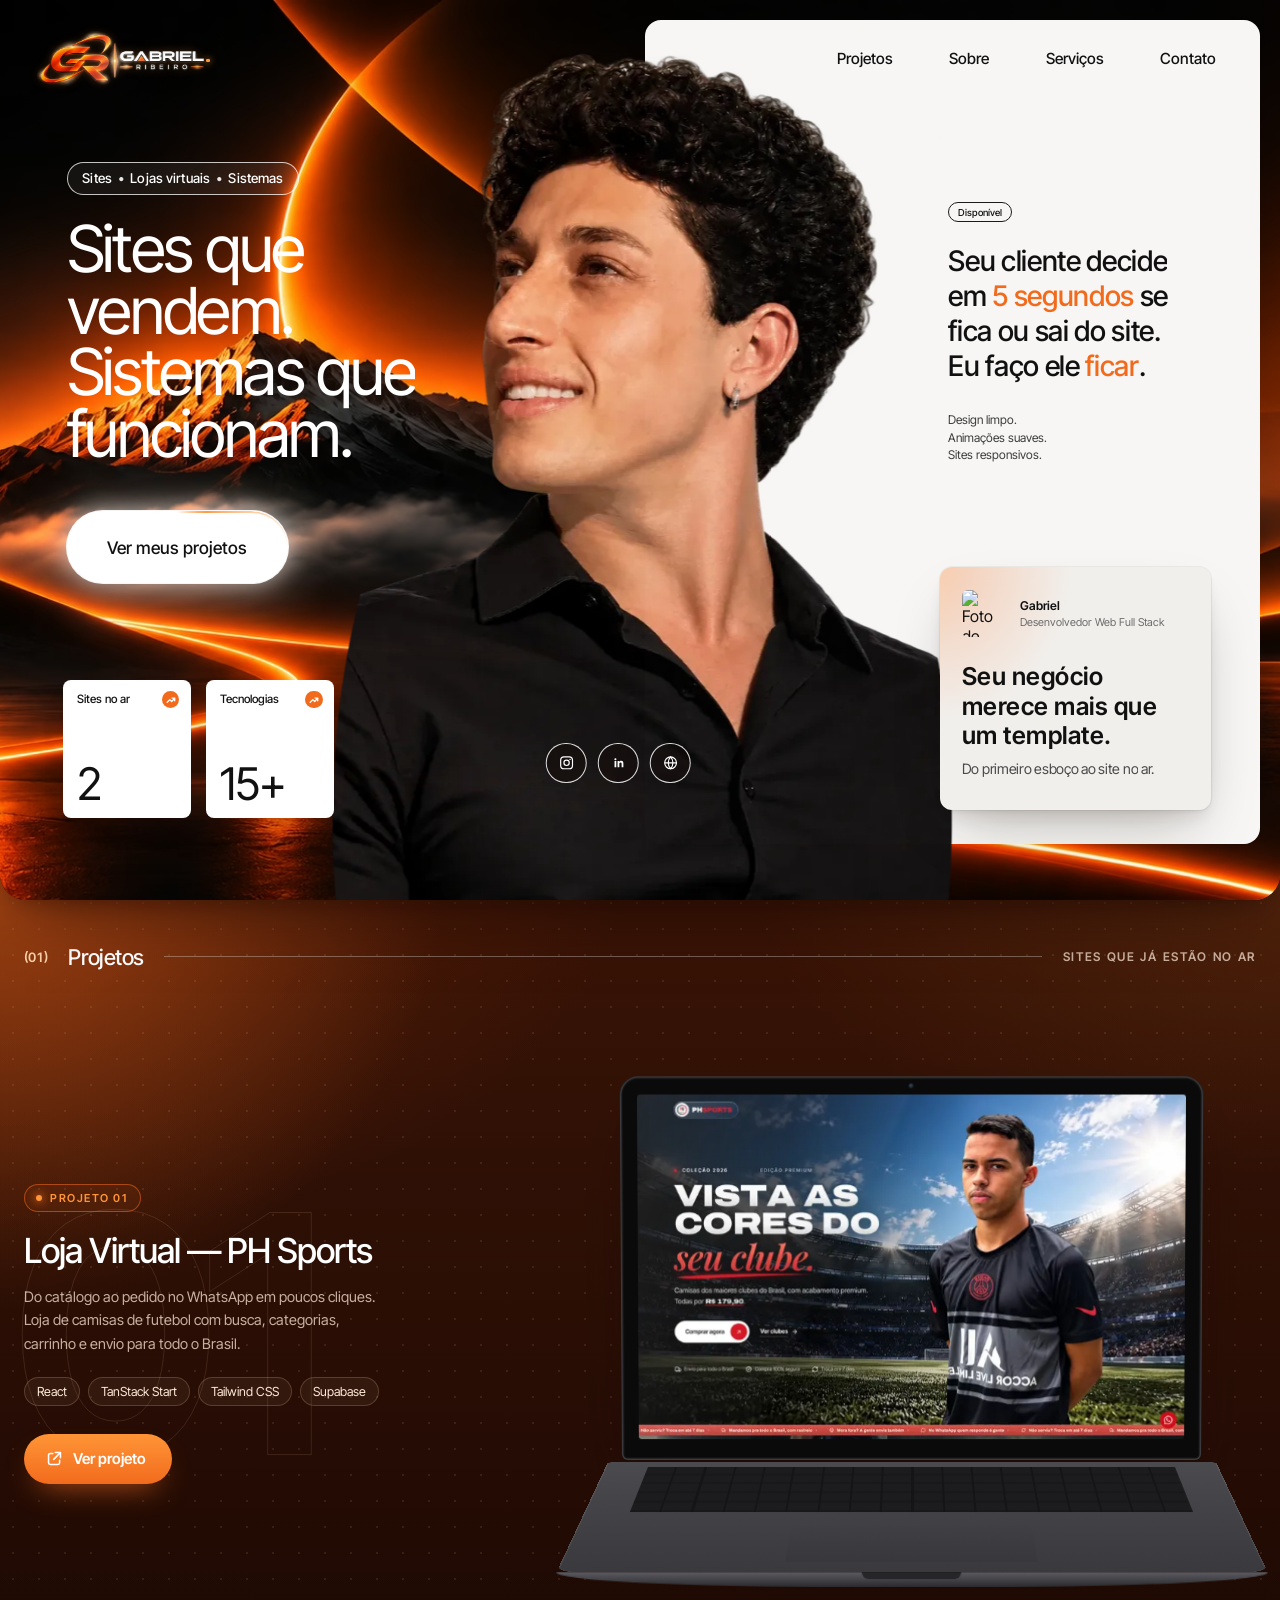
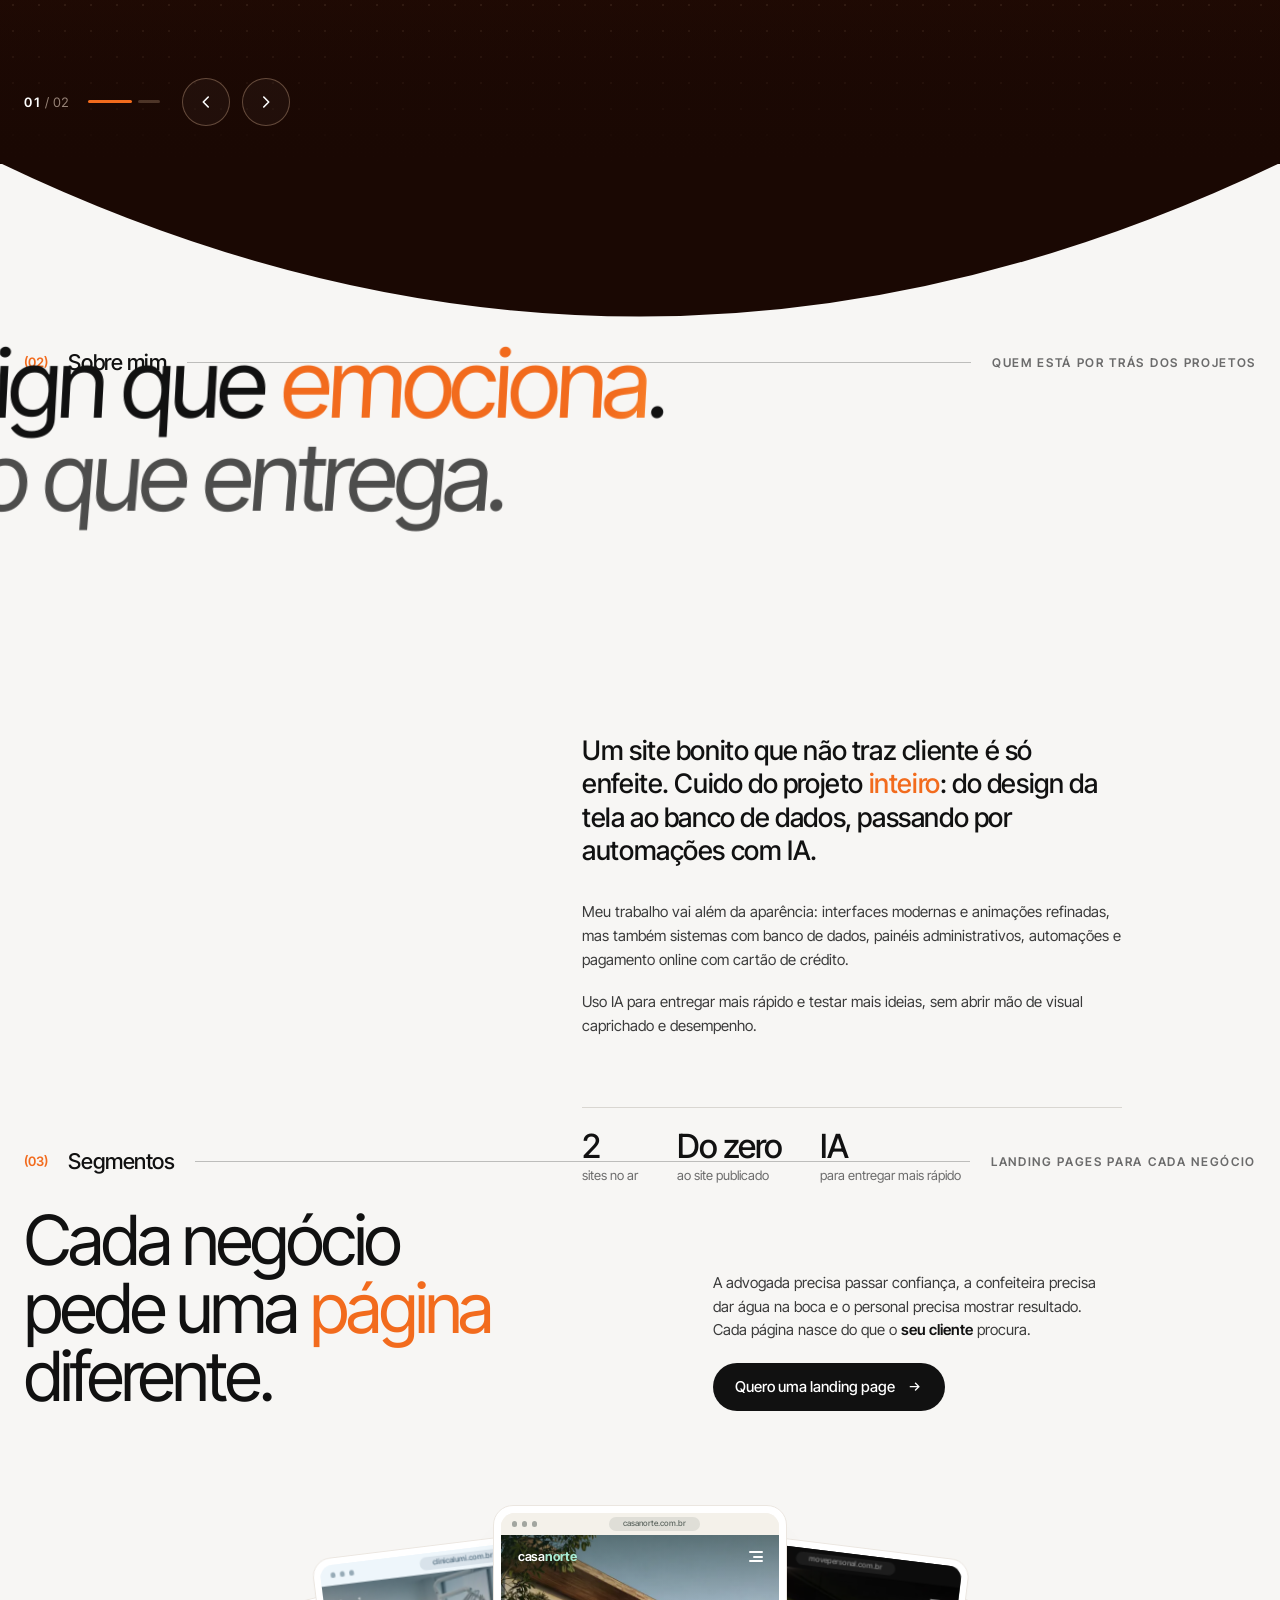
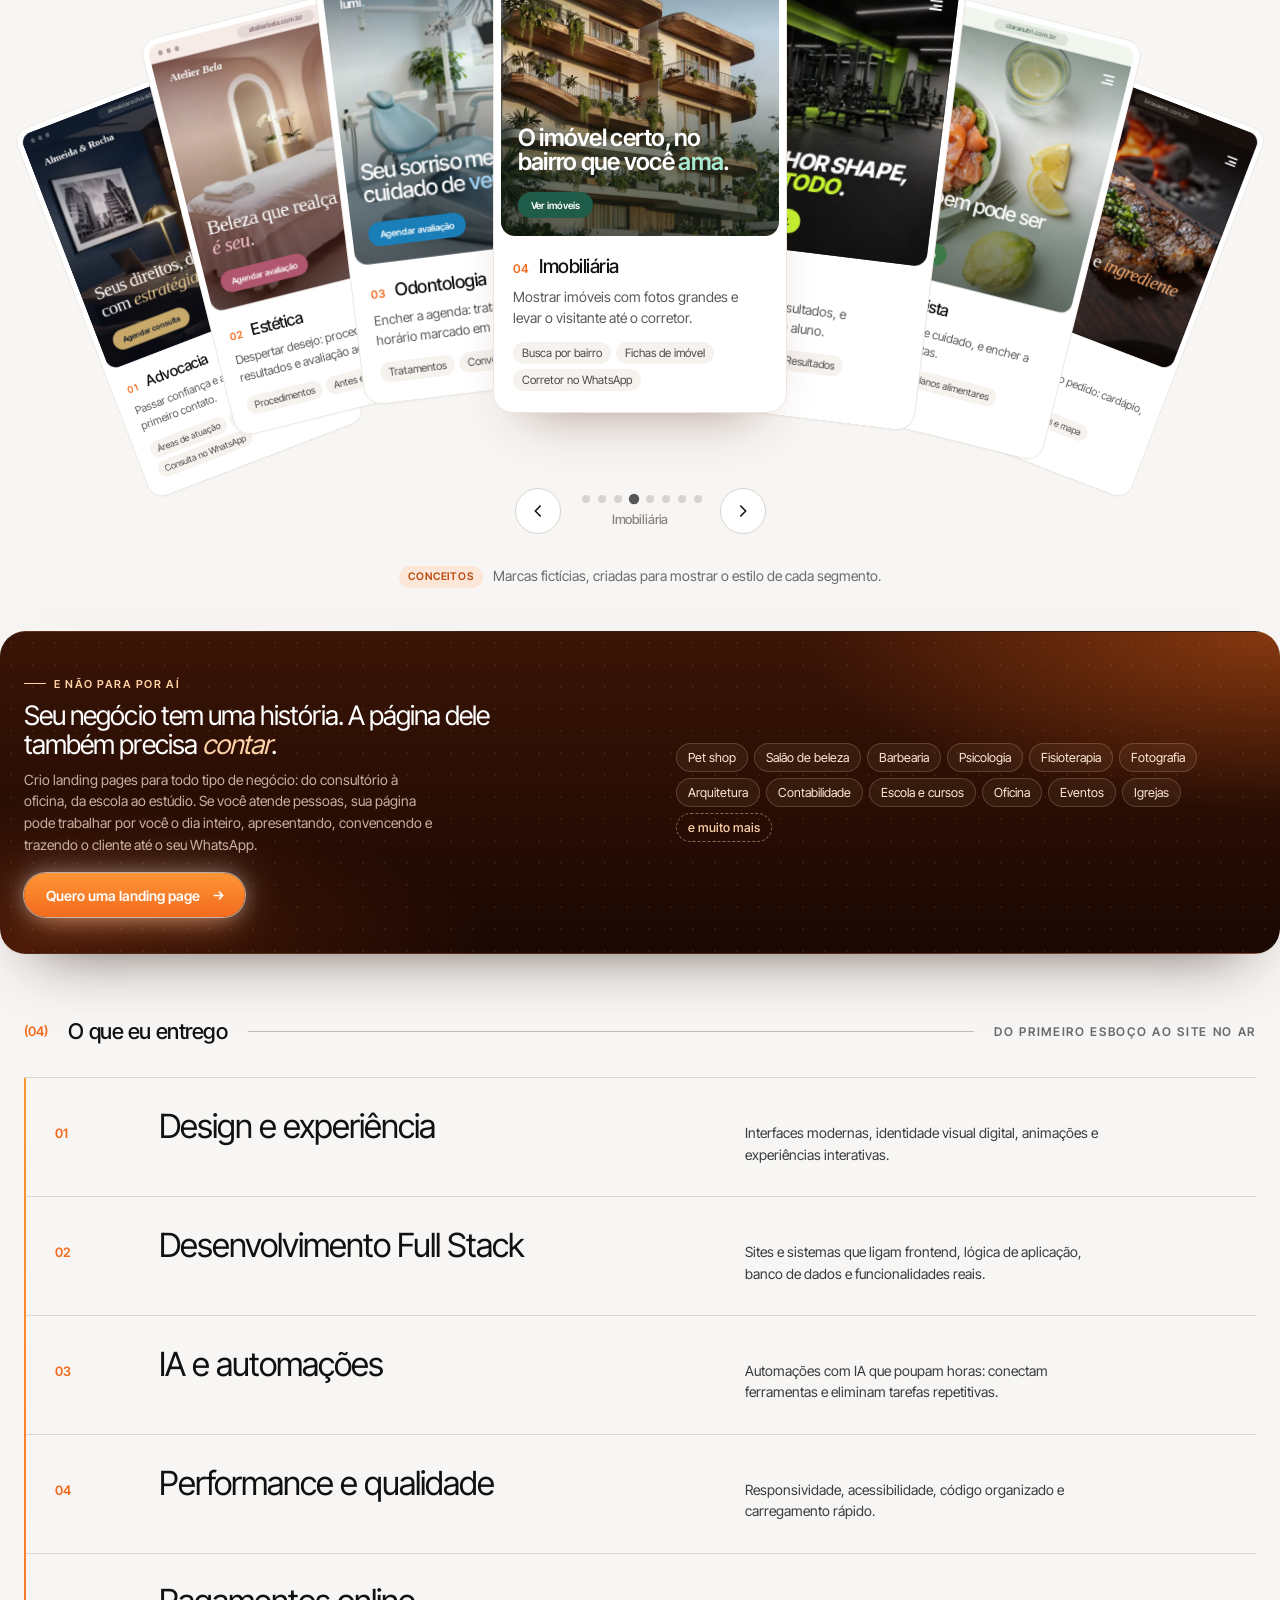
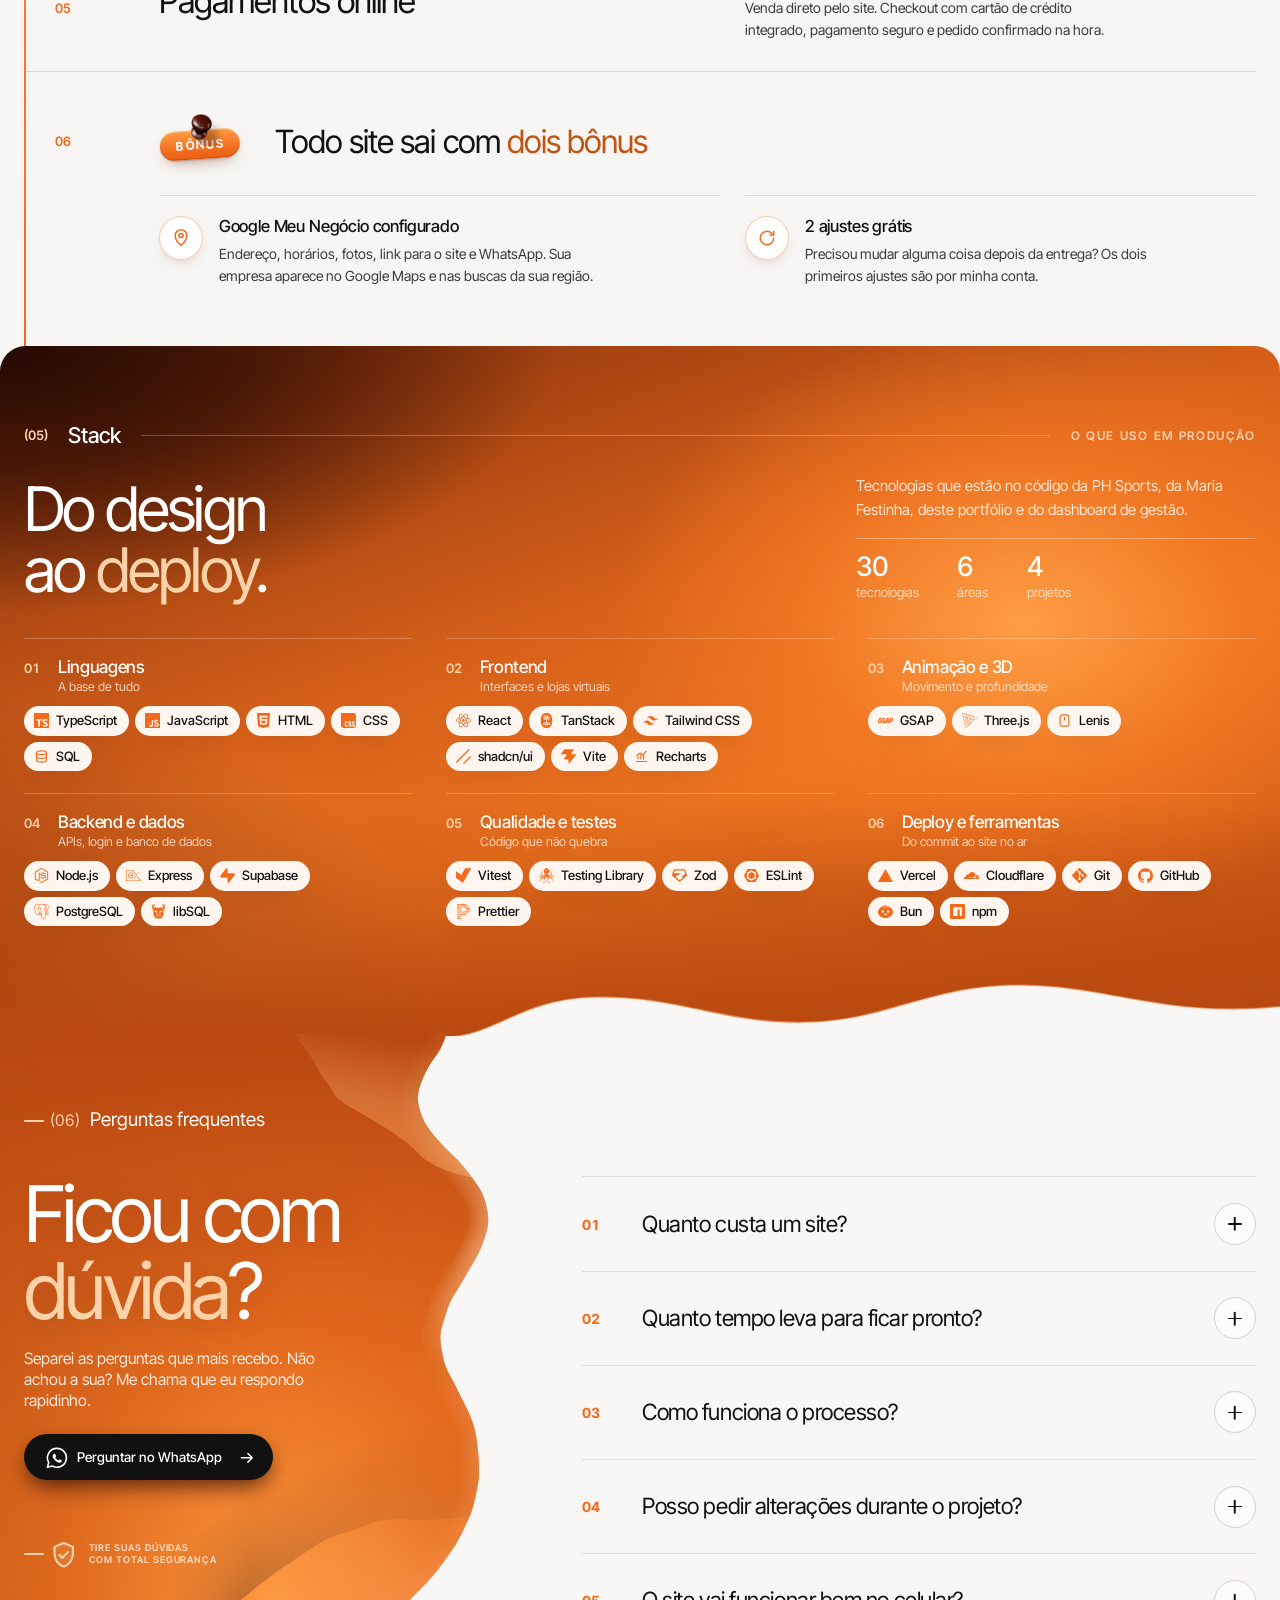
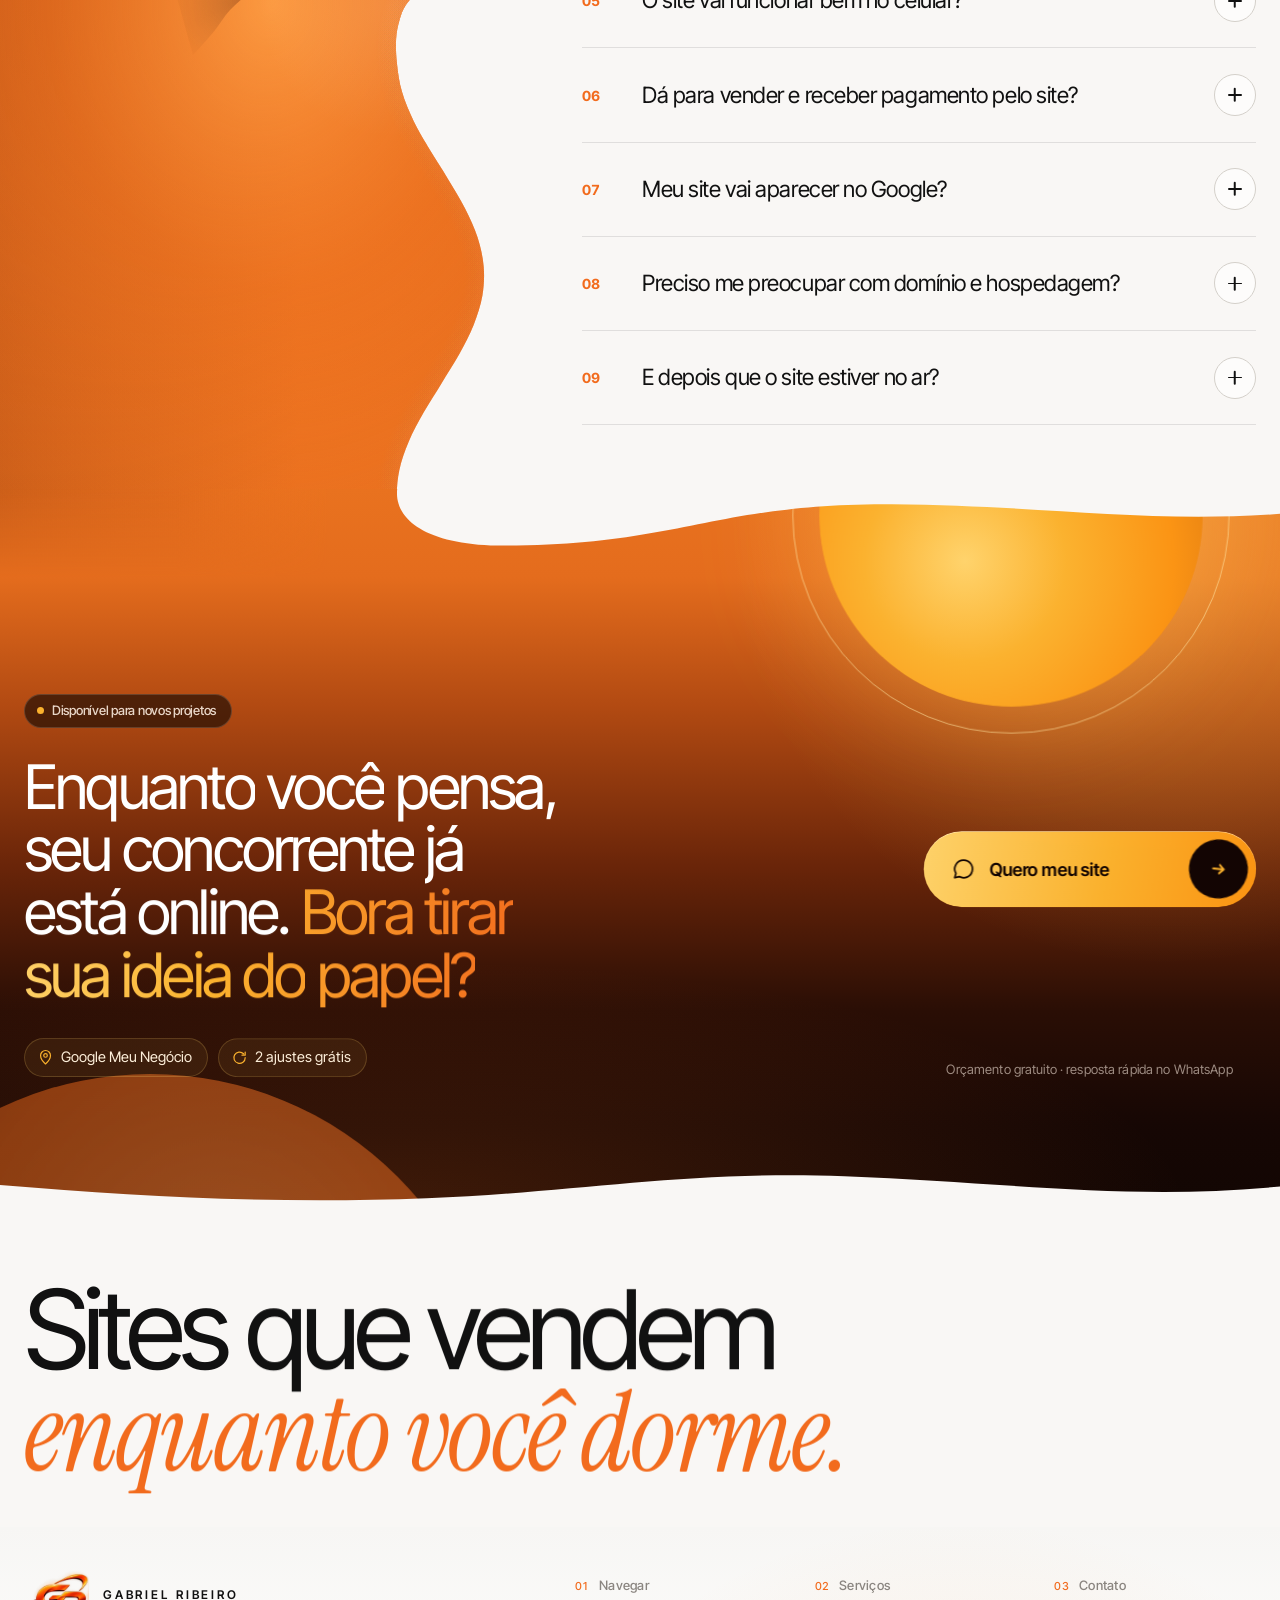
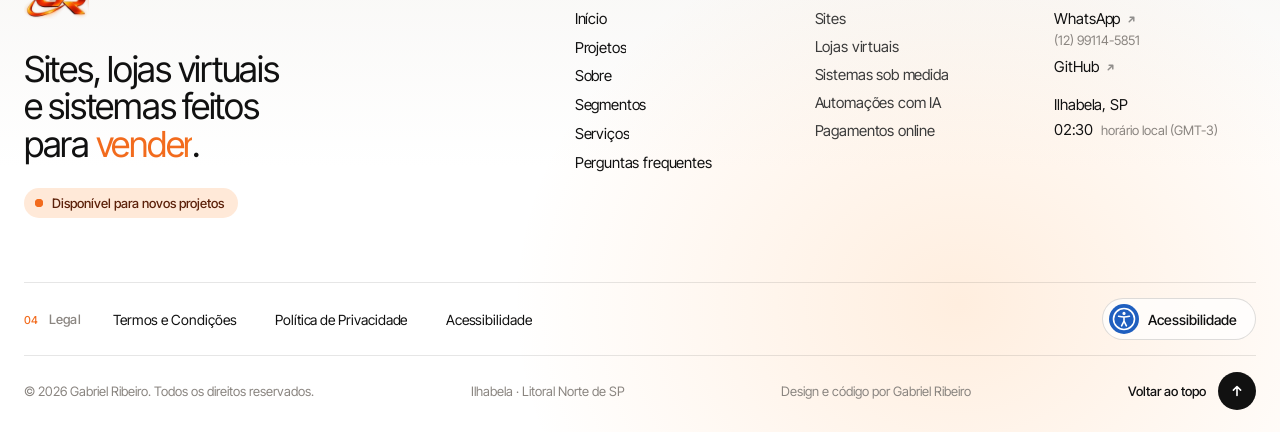
==== commit 29e4923c: "Imagem OG nova: logo GR atual, fundo da hero e foto atual (nome novo para furar cache) Co-Authored-B" ====
--- a/index.html
+++ b/index.html
@@ -11,19 +11,19 @@
   <meta property="og:site_name" content="Gabriel Ribeiro">
   <meta property="og:title" content="Gabriel Ribeiro • Desenvolvedor Web Full Stack">
   <meta property="og:description" content="Seu site pode estar perdendo clientes. Crio sites, lojas virtuais e sistemas rápidos, bonitos e feitos para vender. Peça seu orçamento.">
-  <meta property="og:image" content="https://portfolio-gabriel-b.vercel.app/img/og-gabriel-ribeiro.jpg">
-  <meta property="og:image:secure_url" content="https://portfolio-gabriel-b.vercel.app/img/og-gabriel-ribeiro.jpg">
+  <meta property="og:image" content="https://portfolio-gabriel-b.vercel.app/img/og-gabriel-ribeiro-v2.jpg">
+  <meta property="og:image:secure_url" content="https://portfolio-gabriel-b.vercel.app/img/og-gabriel-ribeiro-v2.jpg">
   <meta property="og:image:type" content="image/jpeg">
   <meta property="og:image:width" content="1200">
   <meta property="og:image:height" content="630">
   <meta property="og:image:alt" content="Gabriel Ribeiro, desenvolvedor web: Sites que vendem. Sistemas que funcionam.">
   <!-- o WhatsApp também lê a imagem por aqui (schema.org) -->
-  <link itemprop="image" href="https://portfolio-gabriel-b.vercel.app/img/og-gabriel-ribeiro.jpg">
-  <link itemprop="thumbnailUrl" href="https://portfolio-gabriel-b.vercel.app/img/og-gabriel-ribeiro.jpg">
+  <link itemprop="image" href="https://portfolio-gabriel-b.vercel.app/img/og-gabriel-ribeiro-v2.jpg">
+  <link itemprop="thumbnailUrl" href="https://portfolio-gabriel-b.vercel.app/img/og-gabriel-ribeiro-v2.jpg">
   <meta name="twitter:card" content="summary_large_image">
   <meta name="twitter:title" content="Gabriel Ribeiro • Desenvolvedor Web Full Stack">
   <meta name="twitter:description" content="Crio sites, lojas virtuais e sistemas rápidos, bonitos e feitos para vender.">
-  <meta name="twitter:image" content="https://portfolio-gabriel-b.vercel.app/img/og-gabriel-ribeiro.jpg">
+  <meta name="twitter:image" content="https://portfolio-gabriel-b.vercel.app/img/og-gabriel-ribeiro-v2.jpg">
   <meta name="twitter:image:alt" content="Gabriel Ribeiro, desenvolvedor web: Sites que vendem. Sistemas que funcionam.">
   <!-- ícone da aba: a marca GR + cursor (SVG nos navegadores atuais, PNG nos antigos, 180 px no iPhone) -->
   <link rel="icon" href="img/favicon-32.png" sizes="32x32" type="image/png">
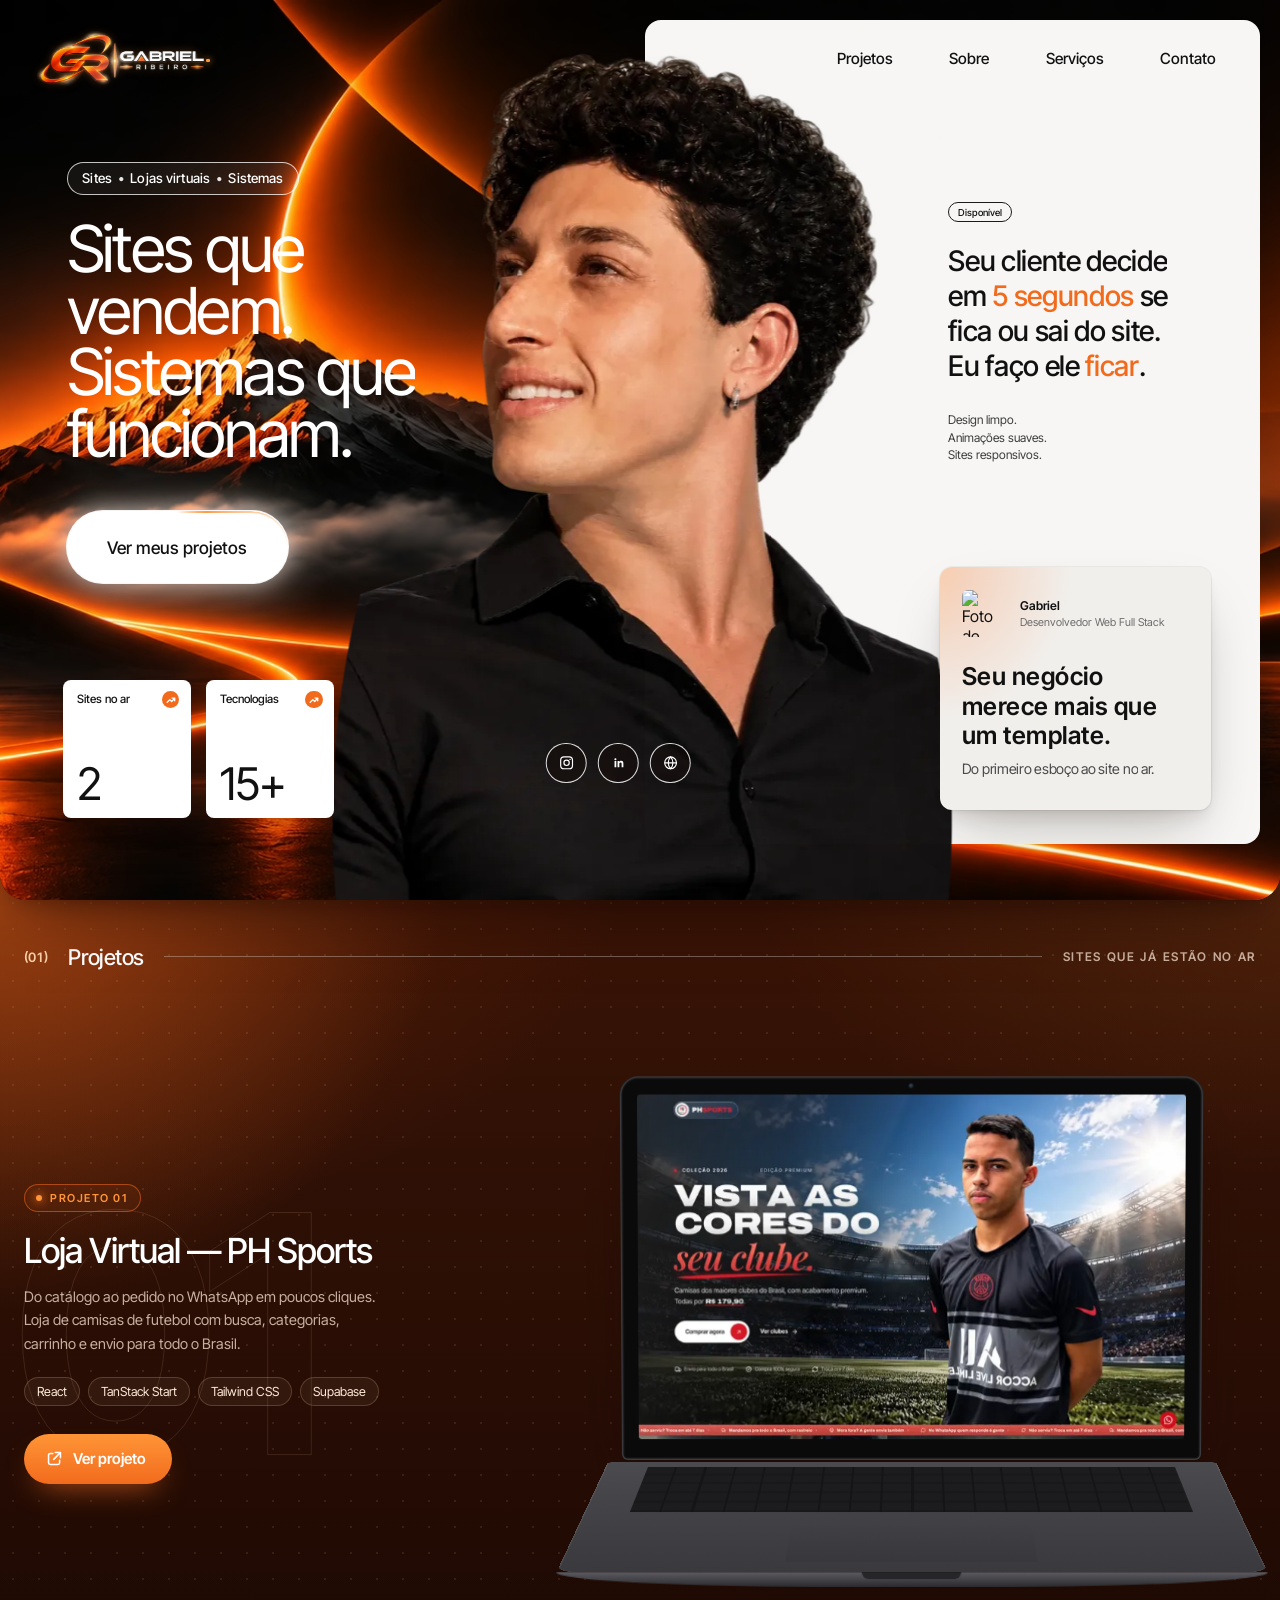
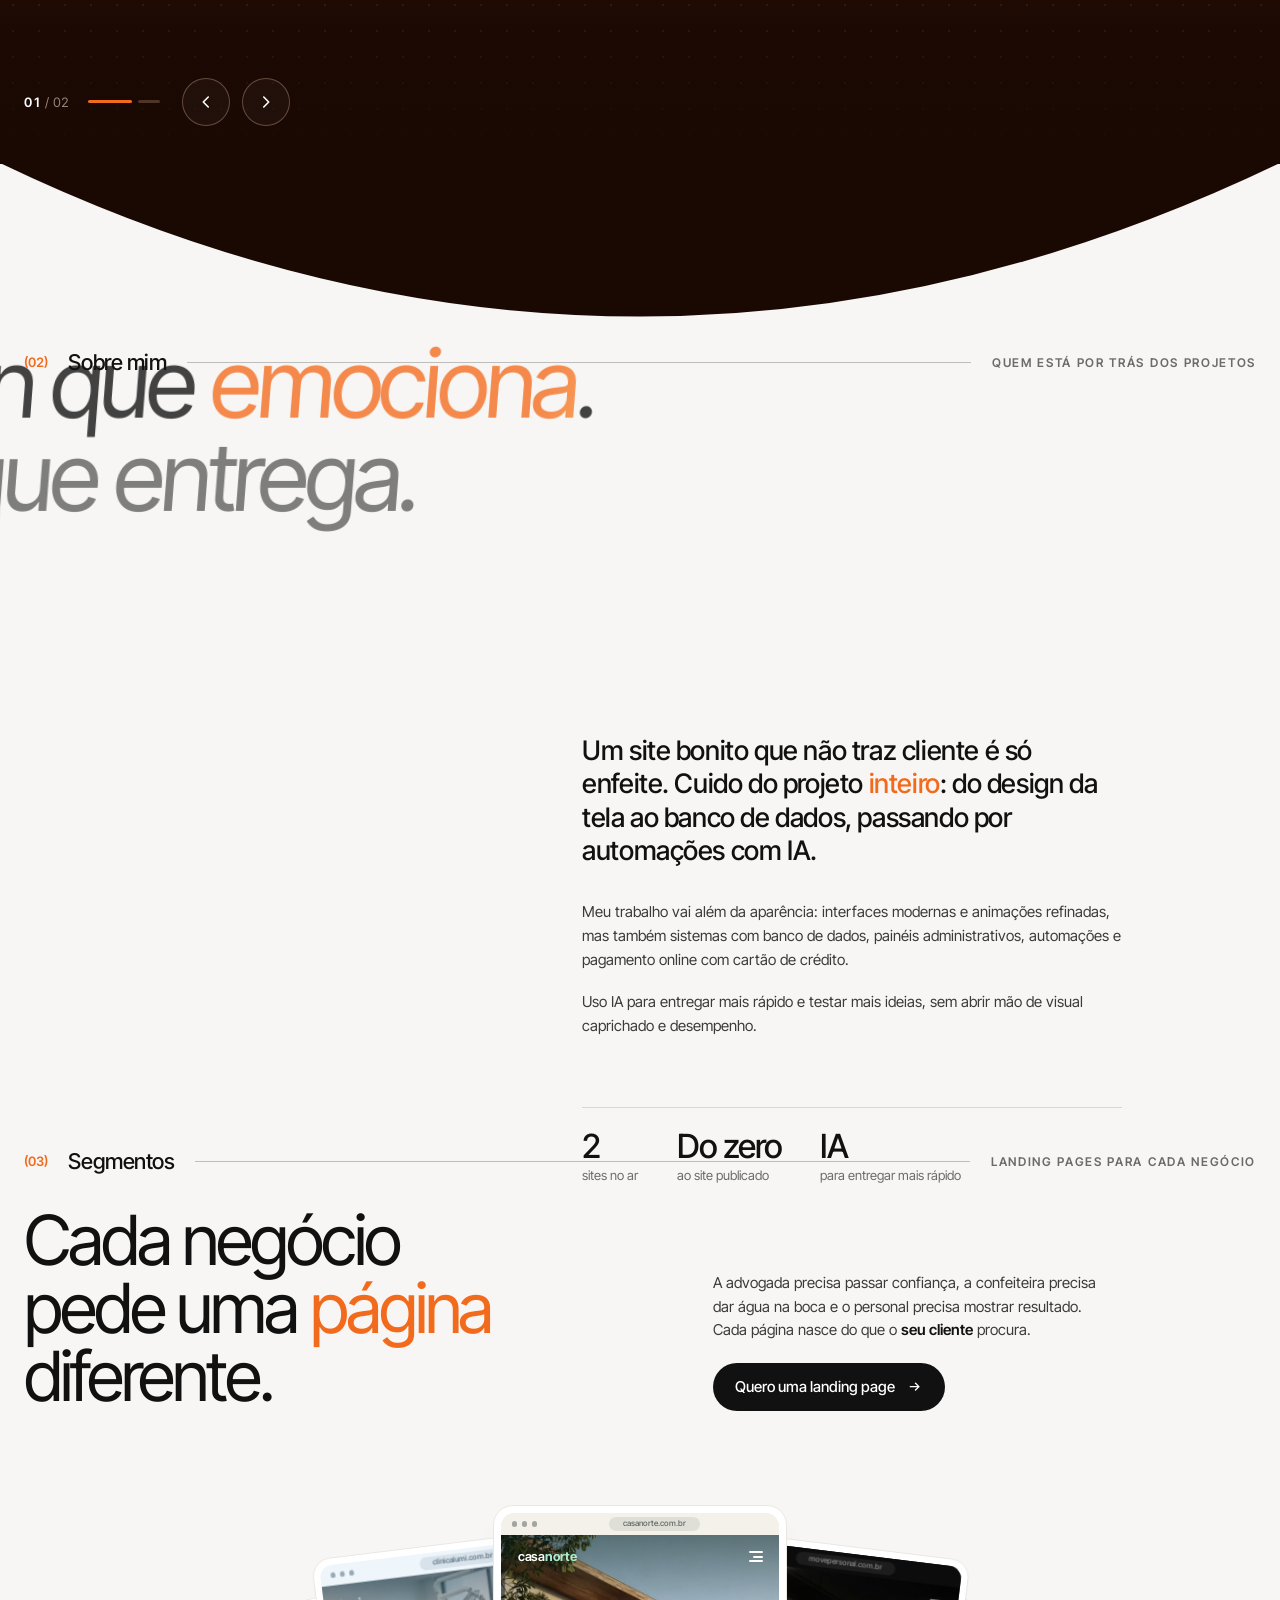
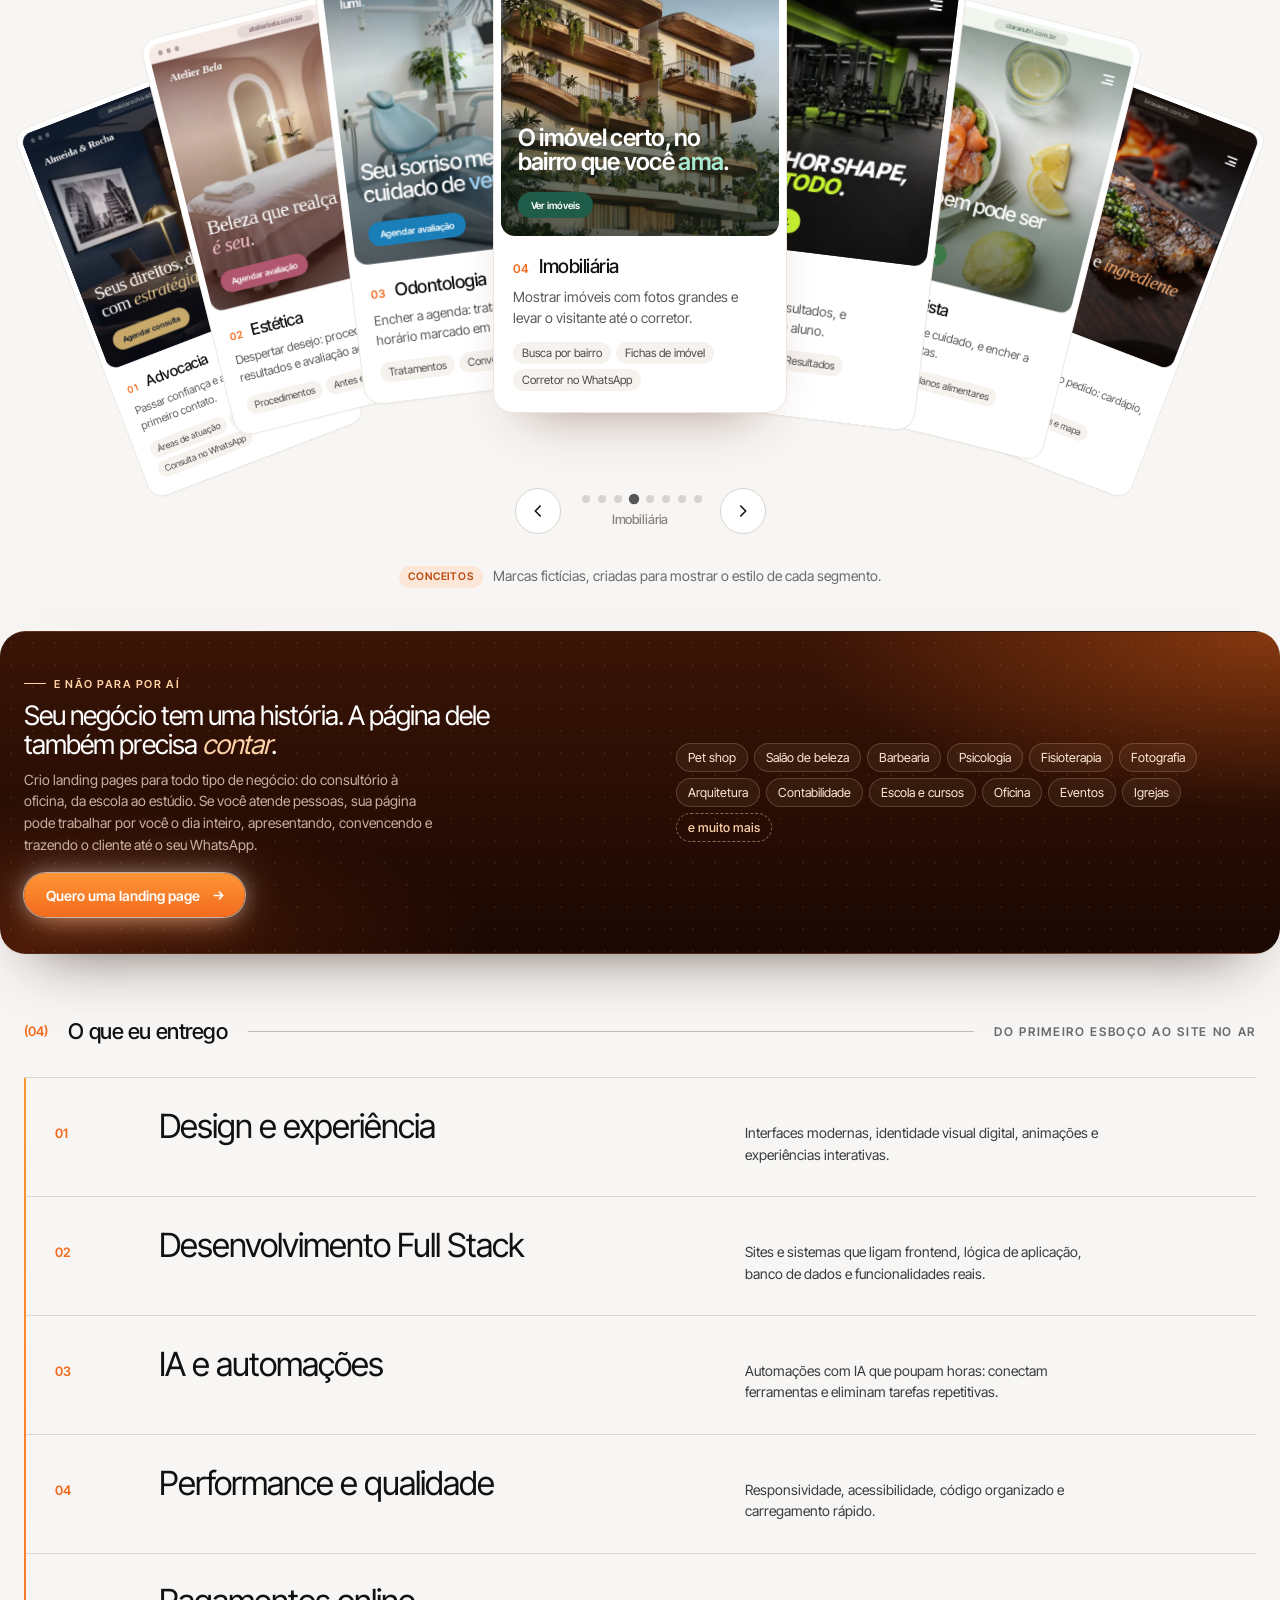
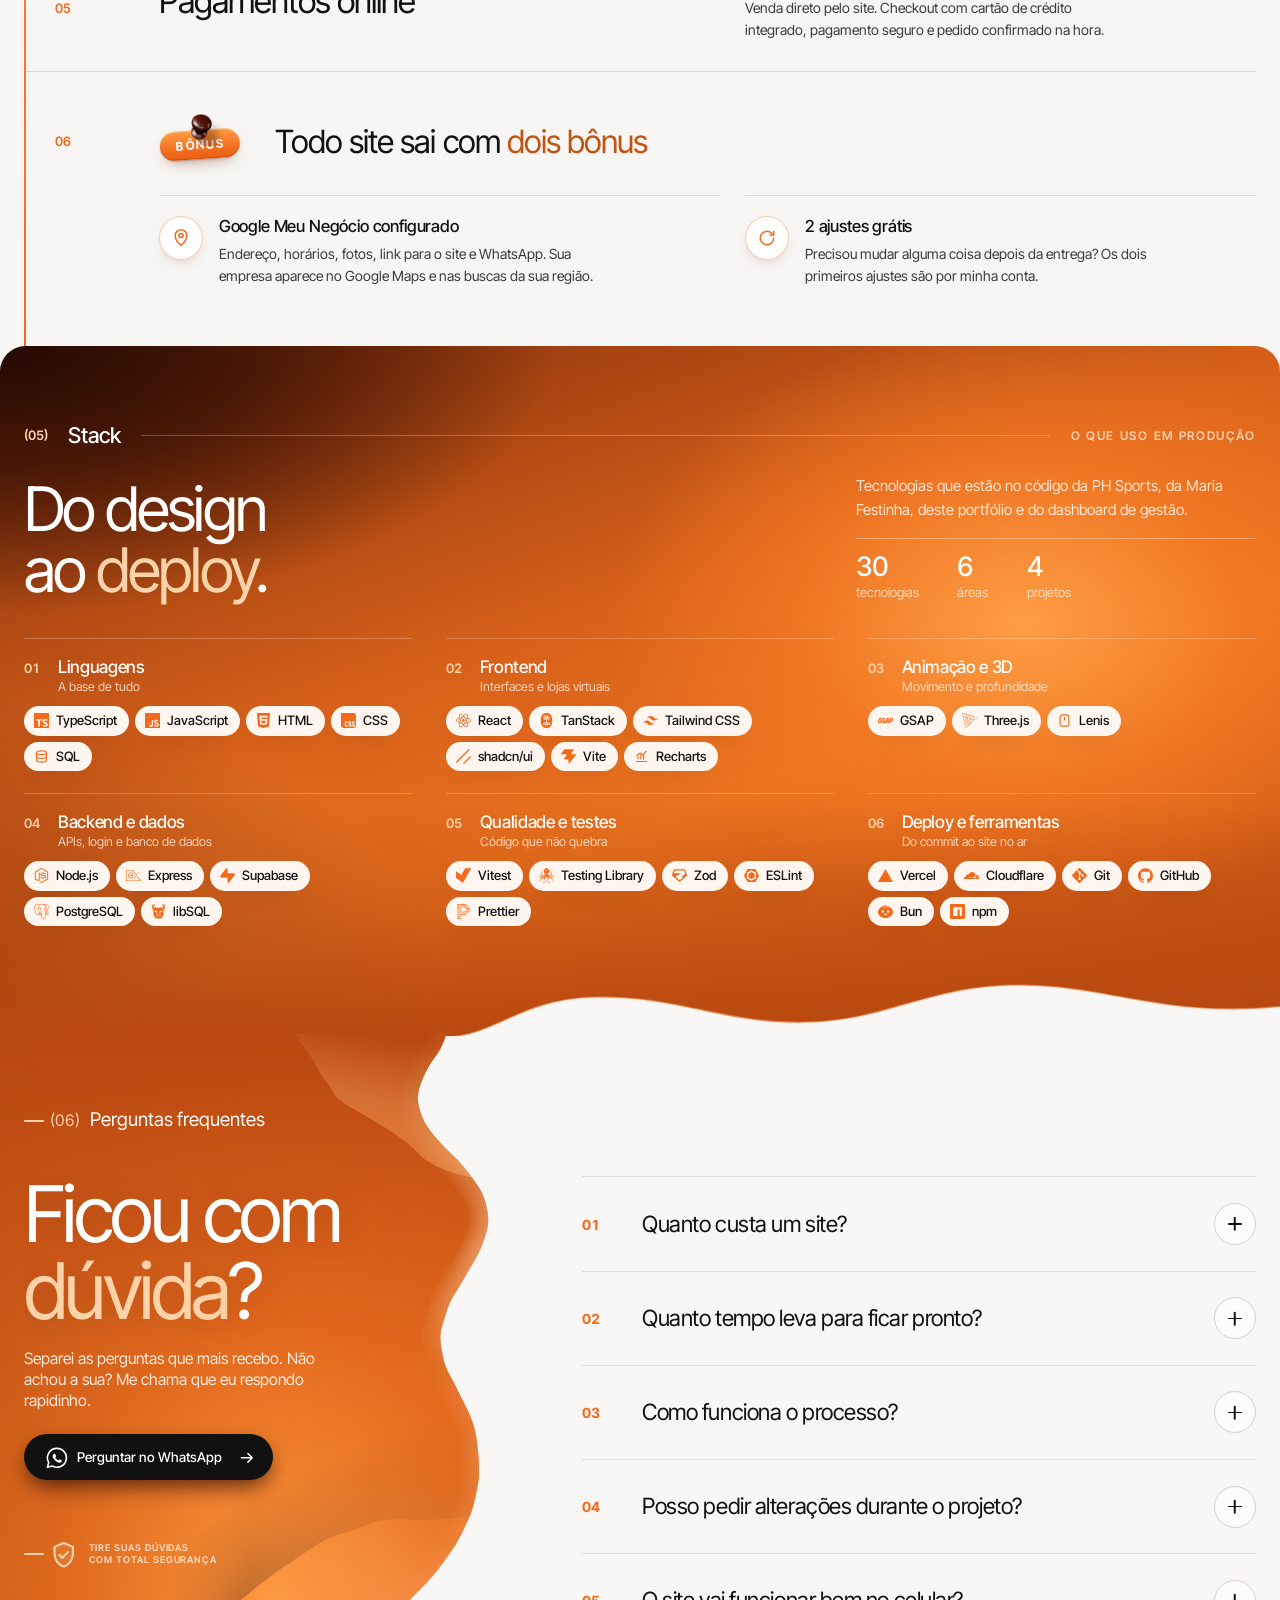
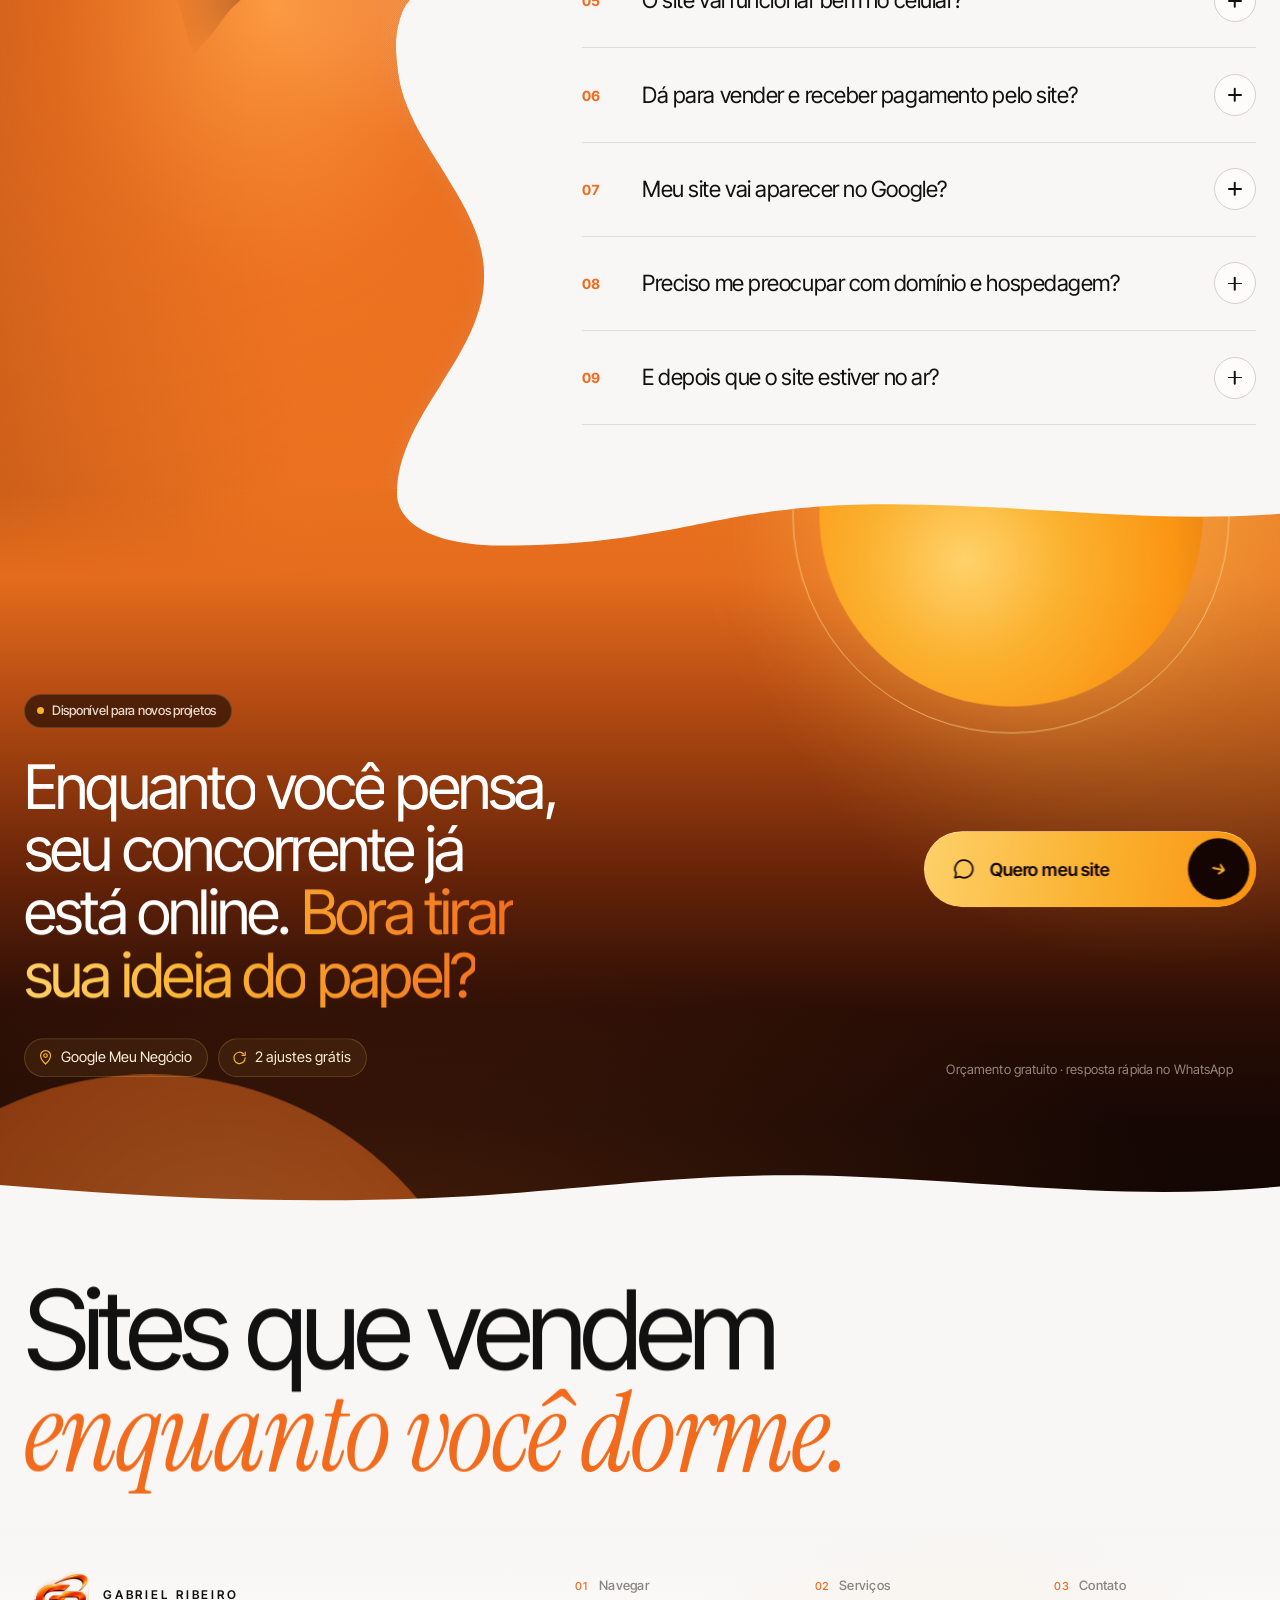
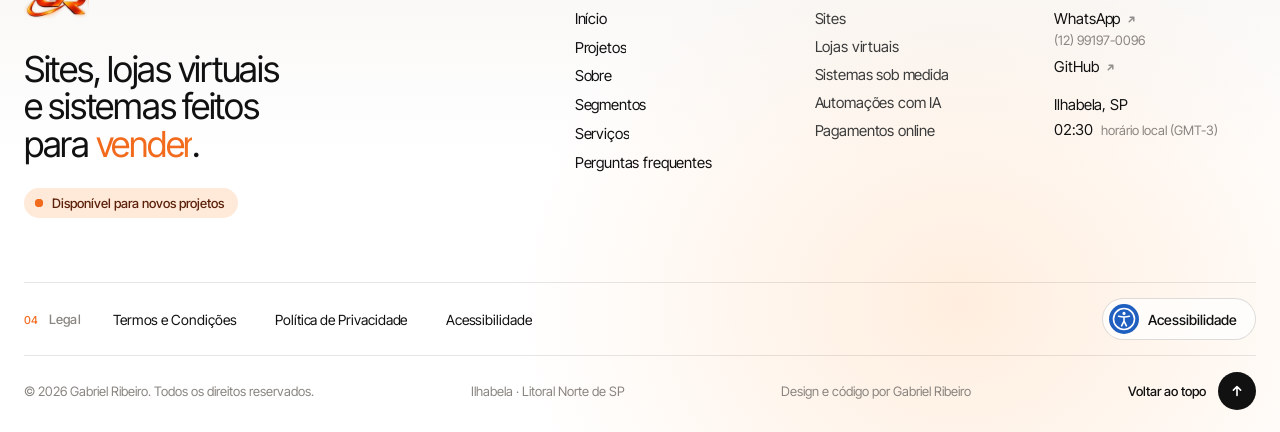
==== commit b44c3d8e: "Dominio novo gabrielribeiroweb.com.br e redireciona o vercel.app Co-Authored-By: Claude Opus 5.5 <no" ====
--- a/index.html
+++ b/index.html
@@ -11,19 +11,19 @@
   <meta property="og:site_name" content="Gabriel Ribeiro">
   <meta property="og:title" content="Gabriel Ribeiro • Desenvolvedor Web Full Stack">
   <meta property="og:description" content="Seu site pode estar perdendo clientes. Crio sites, lojas virtuais e sistemas rápidos, bonitos e feitos para vender. Peça seu orçamento.">
-  <meta property="og:image" content="https://portfolio-gabriel-b.vercel.app/img/og-gabriel-ribeiro-v2.jpg">
-  <meta property="og:image:secure_url" content="https://portfolio-gabriel-b.vercel.app/img/og-gabriel-ribeiro-v2.jpg">
+  <meta property="og:image" content="https://gabrielribeiroweb.com.br/img/og-gabriel-ribeiro-v2.jpg">
+  <meta property="og:image:secure_url" content="https://gabrielribeiroweb.com.br/img/og-gabriel-ribeiro-v2.jpg">
   <meta property="og:image:type" content="image/jpeg">
   <meta property="og:image:width" content="1200">
   <meta property="og:image:height" content="630">
   <meta property="og:image:alt" content="Gabriel Ribeiro, desenvolvedor web: Sites que vendem. Sistemas que funcionam.">
   <!-- o WhatsApp também lê a imagem por aqui (schema.org) -->
-  <link itemprop="image" href="https://portfolio-gabriel-b.vercel.app/img/og-gabriel-ribeiro-v2.jpg">
-  <link itemprop="thumbnailUrl" href="https://portfolio-gabriel-b.vercel.app/img/og-gabriel-ribeiro-v2.jpg">
+  <link itemprop="image" href="https://gabrielribeiroweb.com.br/img/og-gabriel-ribeiro-v2.jpg">
+  <link itemprop="thumbnailUrl" href="https://gabrielribeiroweb.com.br/img/og-gabriel-ribeiro-v2.jpg">
   <meta name="twitter:card" content="summary_large_image">
   <meta name="twitter:title" content="Gabriel Ribeiro • Desenvolvedor Web Full Stack">
   <meta name="twitter:description" content="Crio sites, lojas virtuais e sistemas rápidos, bonitos e feitos para vender.">
-  <meta name="twitter:image" content="https://portfolio-gabriel-b.vercel.app/img/og-gabriel-ribeiro-v2.jpg">
+  <meta name="twitter:image" content="https://gabrielribeiroweb.com.br/img/og-gabriel-ribeiro-v2.jpg">
   <meta name="twitter:image:alt" content="Gabriel Ribeiro, desenvolvedor web: Sites que vendem. Sistemas que funcionam.">
   <!-- ícone da aba: a marca GR + cursor (SVG nos navegadores atuais, PNG nos antigos, 180 px no iPhone) -->
   <link rel="icon" href="img/favicon-32.png" sizes="32x32" type="image/png">
@@ -256,7 +256,7 @@
       <a href="#projetos">Projetos</a>
       <a href="#sobre">Sobre</a>
       <a href="#servicos">Serviços</a>
-      <a href="https://wa.me/5512991145851?text=Ol%C3%A1%2C%20Gabriel%21%20Vi%20seu%20portf%C3%B3lio%20e%20gostaria%20de%20pedir%20um%20or%C3%A7amento%20para%20um%20site." target="_blank" rel="noopener">Contato</a>
+      <a href="https://wa.me/5512991970096?text=Ol%C3%A1%2C%20Gabriel%21%20Vi%20seu%20portf%C3%B3lio%20e%20gostaria%20de%20pedir%20um%20or%C3%A7amento%20para%20um%20site." target="_blank" rel="noopener">Contato</a>
     </nav>
 
     <div class="pitch">
@@ -415,7 +415,7 @@
         <h2 class="nc-title">Cada negócio pede uma <em>página</em> diferente.</h2>
         <div class="nc-intro">
           <p>A advogada precisa passar confiança, a confeiteira precisa dar água na boca e o personal precisa mostrar resultado. Cada página nasce do que o <strong>seu cliente</strong> procura.</p>
-          <a class="nc-go nc-go-top" href="https://wa.me/5512991145851?text=Ol%C3%A1%2C%20Gabriel%21%20Vi%20seu%20portf%C3%B3lio%20e%20gostaria%20de%20pedir%20um%20or%C3%A7amento%20de%20landing%20page%20para%20o%20meu%20neg%C3%B3cio." target="_blank" rel="noopener">Quero uma landing page<svg viewBox="0 0 20 20" aria-hidden="true"><path d="M5 10h10M11 6l4 4-4 4"/></svg></a>
+          <a class="nc-go nc-go-top" href="https://wa.me/5512991970096?text=Ol%C3%A1%2C%20Gabriel%21%20Vi%20seu%20portf%C3%B3lio%20e%20gostaria%20de%20pedir%20um%20or%C3%A7amento%20de%20landing%20page%20para%20o%20meu%20neg%C3%B3cio." target="_blank" rel="noopener">Quero uma landing page<svg viewBox="0 0 20 20" aria-hidden="true"><path d="M5 10h10M11 6l4 4-4 4"/></svg></a>
         </div>
       </div>
       <ul class="nc-grid" id="nc-grid">
@@ -567,7 +567,7 @@
           <span class="nc-more-k">E não para por aí</span>
           <h3 class="nc-more-h">Seu negócio tem uma história. A página dele também precisa <em>contar</em>.</h3>
           <p>Crio landing pages para todo tipo de negócio: do consultório à oficina, da escola ao estúdio. Se você atende pessoas, sua página pode trabalhar por você o dia inteiro, apresentando, convencendo e trazendo o cliente até o seu WhatsApp.</p>
-          <a class="nc-more-go" href="https://wa.me/5512991145851?text=Ol%C3%A1%2C%20Gabriel%21%20Vi%20seu%20portf%C3%B3lio%20e%20gostaria%20de%20pedir%20um%20or%C3%A7amento%20de%20landing%20page%20para%20o%20meu%20neg%C3%B3cio." target="_blank" rel="noopener">Quero uma landing page<svg viewBox="0 0 20 20" aria-hidden="true"><path d="M5 10h10M11 6l4 4-4 4"/></svg></a>
+          <a class="nc-more-go" href="https://wa.me/5512991970096?text=Ol%C3%A1%2C%20Gabriel%21%20Vi%20seu%20portf%C3%B3lio%20e%20gostaria%20de%20pedir%20um%20or%C3%A7amento%20de%20landing%20page%20para%20o%20meu%20neg%C3%B3cio." target="_blank" rel="noopener">Quero uma landing page<svg viewBox="0 0 20 20" aria-hidden="true"><path d="M5 10h10M11 6l4 4-4 4"/></svg></a>
         </div>
         <ul class="nc-more-list" aria-label="Outros segmentos"><li>Pet shop</li><li>Salão de beleza</li><li>Barbearia</li><li>Psicologia</li><li>Fisioterapia</li><li>Fotografia</li><li>Arquitetura</li><li>Contabilidade</li><li>Escola e cursos</li><li>Oficina</li><li>Eventos</li><li>Igrejas</li><li class="nc-more-etc">e muito mais</li></ul>
       </div>
@@ -795,7 +795,7 @@
         <div class="faq-side">
           <h2 class="faq-title"><span class="fl"><span>Ficou com</span></span> <span class="fl"><span><em>dúvida</em>?</span></span></h2>
           <p class="faq-lead">Separei as perguntas que mais recebo. Não achou a sua? Me chama que eu respondo rapidinho.</p>
-          <a class="faq-wa" href="https://wa.me/5512991145851?text=Ol%C3%A1%2C%20Gabriel%21%20Vi%20seu%20portf%C3%B3lio%2C%20tenho%20uma%20d%C3%BAvida%20e%20gostaria%20de%20pedir%20um%20or%C3%A7amento%20para%20um%20site." target="_blank" rel="noopener"><svg class="faq-wa-ico" viewBox="0 0 24 24" aria-hidden="true"><path d="M12 3.2a8.8 8.8 0 00-7.6 13.2L3.2 20.8l4.5-1.2A8.8 8.8 0 1012 3.2z"/><path d="M9 8.6c.2-.4.4-.4.6-.4h.5c.2 0 .4 0 .5.4l.7 1.6c.1.2 0 .4-.1.6l-.5.6c-.1.1-.2.3 0 .5.6 1 1.4 1.8 2.5 2.4.2.1.4.1.5 0l.6-.7c.2-.2.3-.2.5-.1l1.6.8c.2.1.3.2.3.4 0 .5-.2 1.2-.7 1.5-.6.4-1.5.6-2.6.2a9.6 9.6 0 01-4.8-4.2c-.6-1-.6-1.9-.4-2.6.1-.4.3-.8.8-1z" class="fill"/></svg>Perguntar no WhatsApp<svg class="faq-wa-arrow" viewBox="0 0 20 20" aria-hidden="true"><path d="M5 10h10M11 6l4 4-4 4"/></svg></a>
+          <a class="faq-wa" href="https://wa.me/5512991970096?text=Ol%C3%A1%2C%20Gabriel%21%20Vi%20seu%20portf%C3%B3lio%2C%20tenho%20uma%20d%C3%BAvida%20e%20gostaria%20de%20pedir%20um%20or%C3%A7amento%20para%20um%20site." target="_blank" rel="noopener"><svg class="faq-wa-ico" viewBox="0 0 24 24" aria-hidden="true"><path d="M12 3.2a8.8 8.8 0 00-7.6 13.2L3.2 20.8l4.5-1.2A8.8 8.8 0 1012 3.2z"/><path d="M9 8.6c.2-.4.4-.4.6-.4h.5c.2 0 .4 0 .5.4l.7 1.6c.1.2 0 .4-.1.6l-.5.6c-.1.1-.2.3 0 .5.6 1 1.4 1.8 2.5 2.4.2.1.4.1.5 0l.6-.7c.2-.2.3-.2.5-.1l1.6.8c.2.1.3.2.3.4 0 .5-.2 1.2-.7 1.5-.6.4-1.5.6-2.6.2a9.6 9.6 0 01-4.8-4.2c-.6-1-.6-1.9-.4-2.6.1-.4.3-.8.8-1z" class="fill"/></svg>Perguntar no WhatsApp<svg class="faq-wa-arrow" viewBox="0 0 20 20" aria-hidden="true"><path d="M5 10h10M11 6l4 4-4 4"/></svg></a>
           <p class="faq-trust"><span class="faq-trust-dash" aria-hidden="true"></span><svg viewBox="0 0 24 24" aria-hidden="true"><path d="M12 3l7 3v5.5c0 4.3-3 8.2-7 9.5-4-1.3-7-5.2-7-9.5V6l7-3z"/><path d="M8.8 12.2l2.2 2.2 4.2-4.4"/></svg><span>Tire suas dúvidas<br>com total segurança</span></p>
         </div>
         <div class="faq-list">
@@ -851,7 +851,7 @@
             <li><svg viewBox="0 0 24 24" aria-hidden="true"><path d="M20 12a8 8 0 11-2.3-5.6M20 4v4.5h-4.5"/></svg>2 ajustes grátis</li>
           </ul>
         </div>
-        <a class="btn-work" href="https://wa.me/5512991145851?text=Ol%C3%A1%2C%20Gabriel%21%20Vi%20seu%20portf%C3%B3lio%20e%20gostaria%20de%20pedir%20um%20or%C3%A7amento%20para%20um%20site." target="_blank" rel="noopener"><svg class="cta-wa cta-m" viewBox="0 0 24 24" aria-hidden="true"><path d="M12 3.2a8.8 8.8 0 00-7.6 13.2L3.2 20.8l4.5-1.2A8.8 8.8 0 1012 3.2z"/></svg><span>Quero meu site</span><span class="cta-go cta-m" aria-hidden="true"><svg viewBox="0 0 20 20"><path d="M5 10h10M11 6l4 4-4 4"/></svg></span></a>
+        <a class="btn-work" href="https://wa.me/5512991970096?text=Ol%C3%A1%2C%20Gabriel%21%20Vi%20seu%20portf%C3%B3lio%20e%20gostaria%20de%20pedir%20um%20or%C3%A7amento%20para%20um%20site." target="_blank" rel="noopener"><svg class="cta-wa cta-m" viewBox="0 0 24 24" aria-hidden="true"><path d="M12 3.2a8.8 8.8 0 00-7.6 13.2L3.2 20.8l4.5-1.2A8.8 8.8 0 1012 3.2z"/></svg><span>Quero meu site</span><span class="cta-go cta-m" aria-hidden="true"><svg viewBox="0 0 20 20"><path d="M5 10h10M11 6l4 4-4 4"/></svg></span></a>
         <p class="cta-note cta-m">Orçamento gratuito · resposta rápida no WhatsApp</p>
       </div>
       <!-- letreiro: a linha em contorno corre (transform) e a luz que passa é uma "janela" que desliza por cima com
@@ -903,7 +903,7 @@
         <div class="ft-col" data-ft>
           <h3 class="ft-title"><b>03</b>Contato</h3>
           <ul>
-            <li><a class="ft-link" href="https://wa.me/5512991145851?text=Ol%C3%A1%2C%20Gabriel%21%20Vi%20seu%20portf%C3%B3lio%20e%20gostaria%20de%20pedir%20um%20or%C3%A7amento%20para%20um%20site." target="_blank" rel="noopener"><span data-t="WhatsApp">WhatsApp</span><svg class="ft-ext" viewBox="0 0 12 12" aria-hidden="true"><path d="M3.5 8.5l5-5M4.5 3.5h4v4"/></svg></a><small>(12) 99114-5851</small></li>
+            <li><a class="ft-link" href="https://wa.me/5512991970096?text=Ol%C3%A1%2C%20Gabriel%21%20Vi%20seu%20portf%C3%B3lio%20e%20gostaria%20de%20pedir%20um%20or%C3%A7amento%20para%20um%20site." target="_blank" rel="noopener"><span data-t="WhatsApp">WhatsApp</span><svg class="ft-ext" viewBox="0 0 12 12" aria-hidden="true"><path d="M3.5 8.5l5-5M4.5 3.5h4v4"/></svg></a><small>(12) 99197-0096</small></li>
             <li><a class="ft-link" href="https://github.com/GabrielRibeiro10" target="_blank" rel="noopener"><span data-t="GitHub">GitHub</span><svg class="ft-ext" viewBox="0 0 12 12" aria-hidden="true"><path d="M3.5 8.5l5-5M4.5 3.5h4v4"/></svg></a></li>
           </ul>
           <p class="ft-place">Ilhabela, SP<br><span class="ft-clock"><time class="ft-time">--:--</time> <span class="ft-tz">horário local</span></span></p>
--- a/css/style.css
+++ b/css/style.css
@@ -645,6 +645,7 @@
 .about { position: relative; }
 .cracha-slot { min-height: 380px; }   /* espaço do cartão pendurado na coluna da esquerda */
 .cracha-canvas { position: absolute; left: 0; top: 0; z-index: 5; pointer-events: none; }
+.cracha-hit { position: absolute; z-index: 6; touch-action: none; -webkit-tap-highlight-color: transparent; }   /* área de toque do cartão 3D (js/cracha.js) */
 .cracha {
   width: 180px; margin: 40px auto 0; padding: 8px 8px 10px; background: #fff; border-radius: 13px;
   box-shadow: 0 30px 50px -24px rgba(0, 0, 0, .55), 0 2px 6px rgba(0, 0, 0, .12);
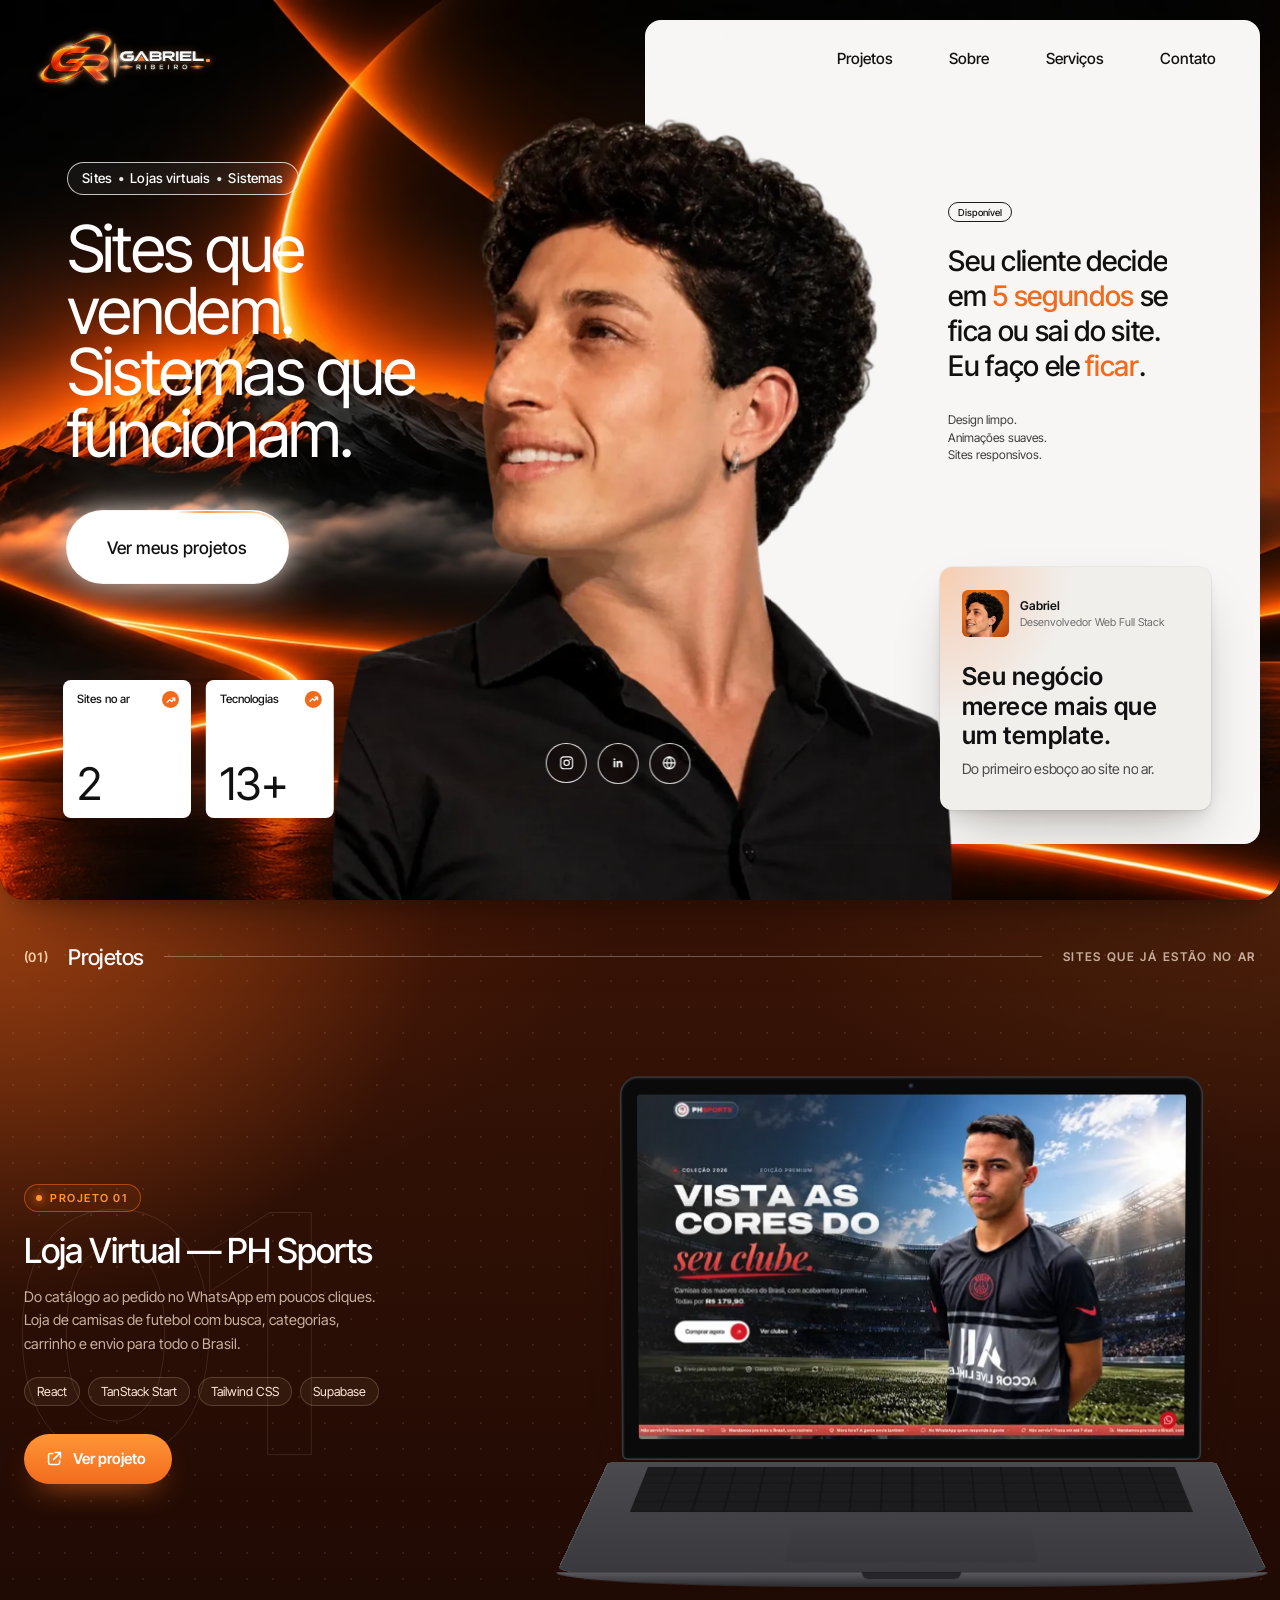
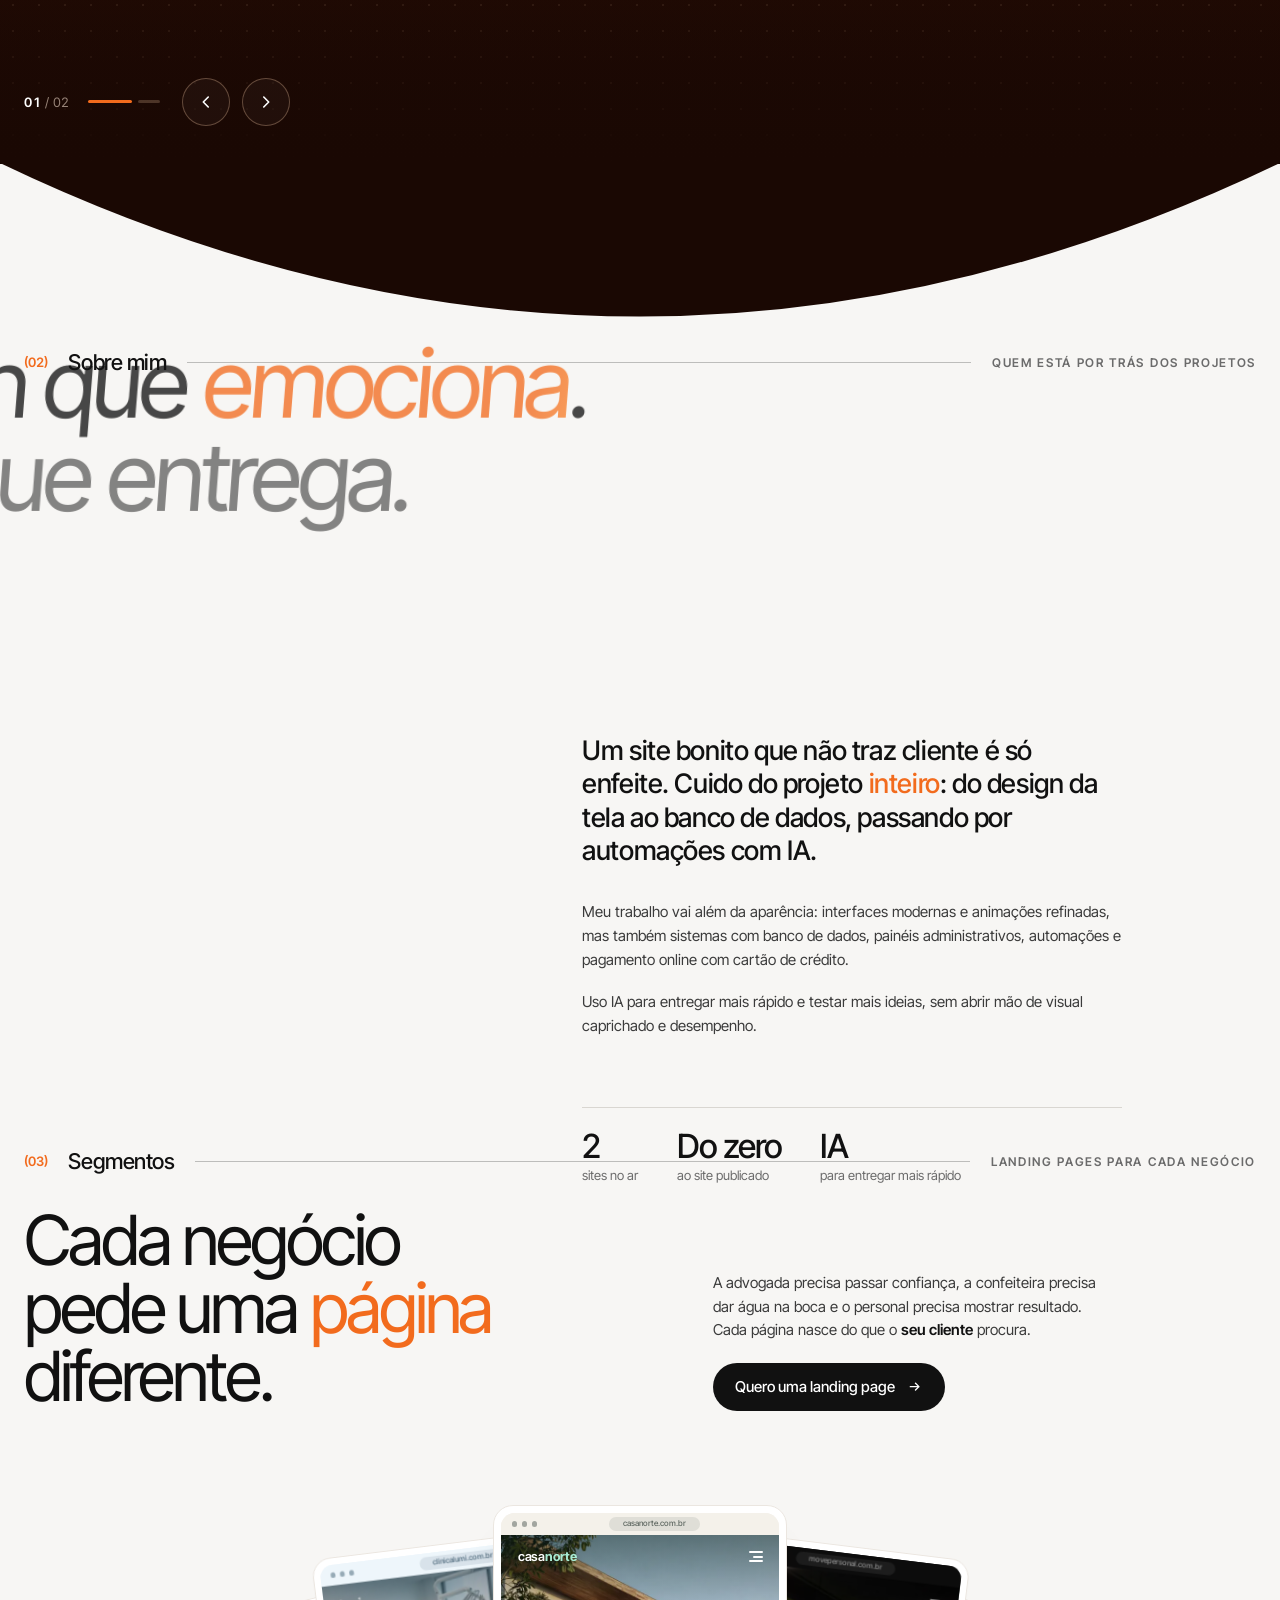
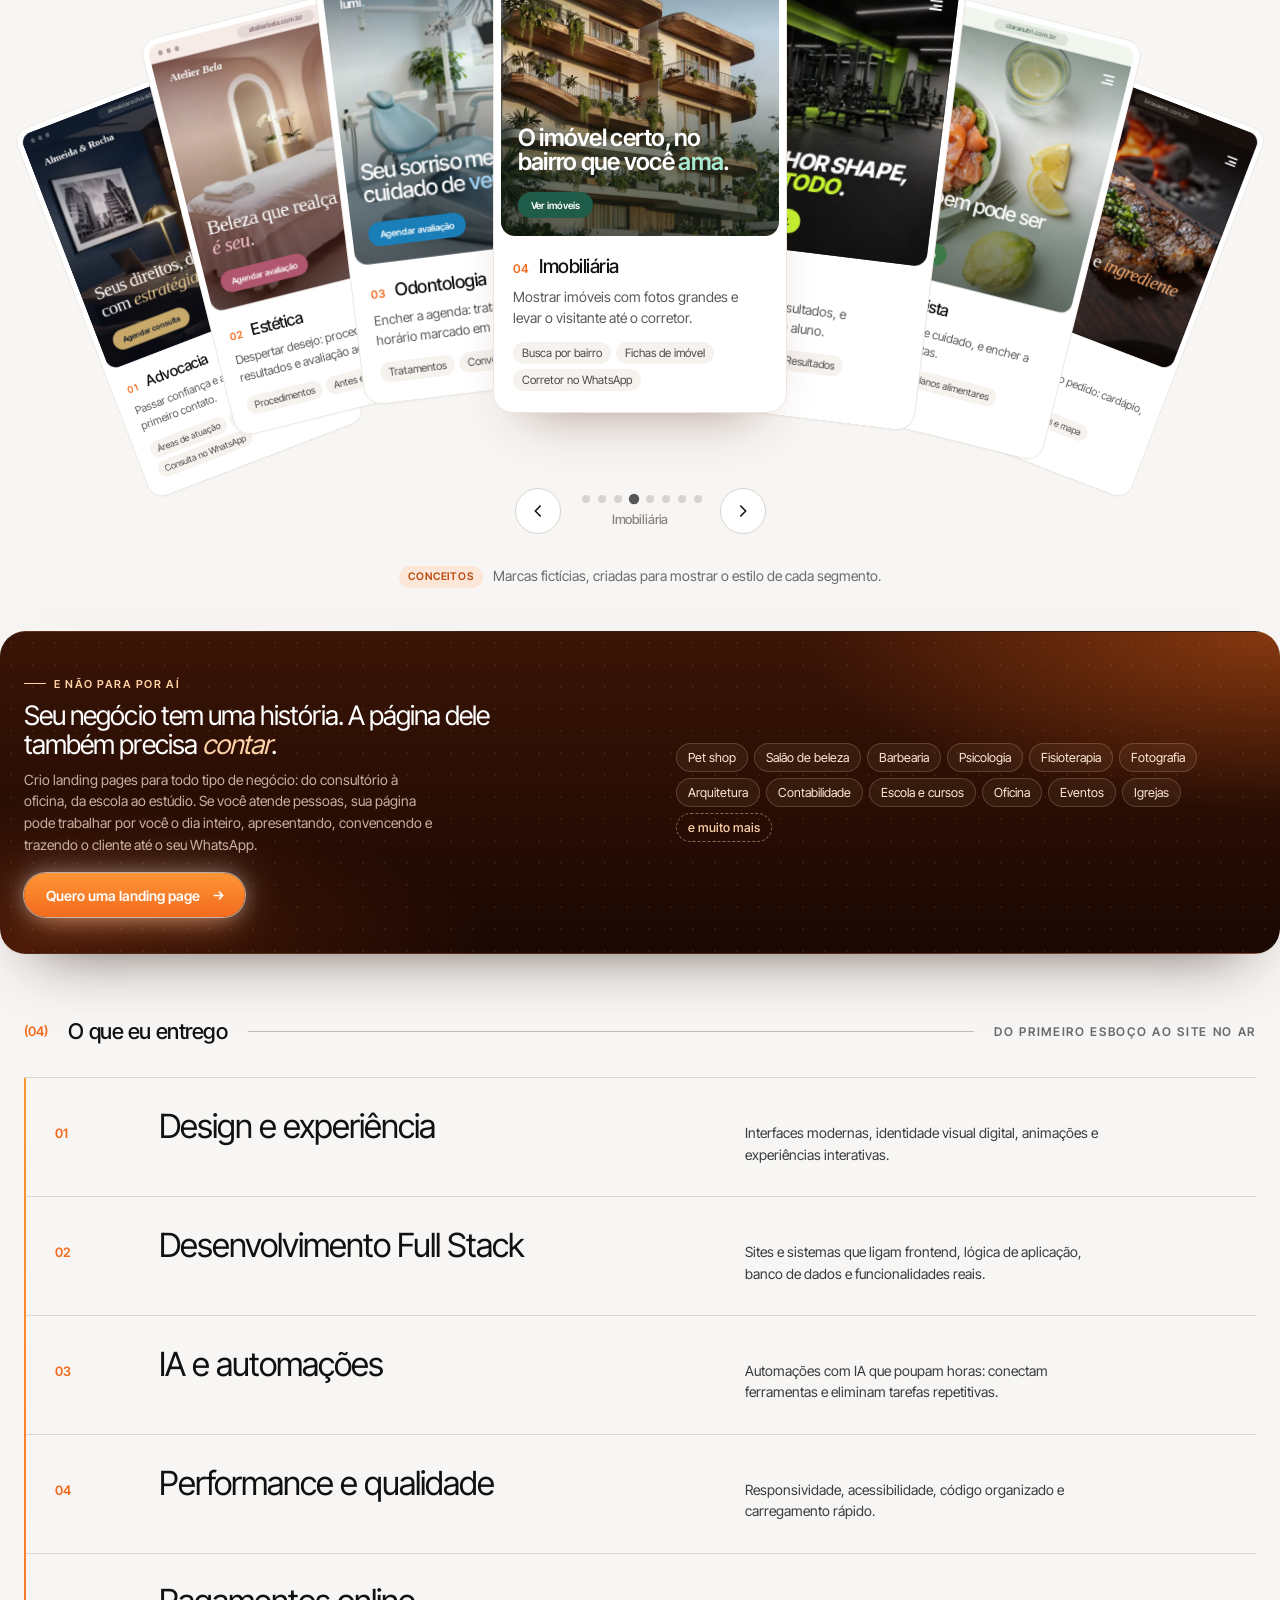
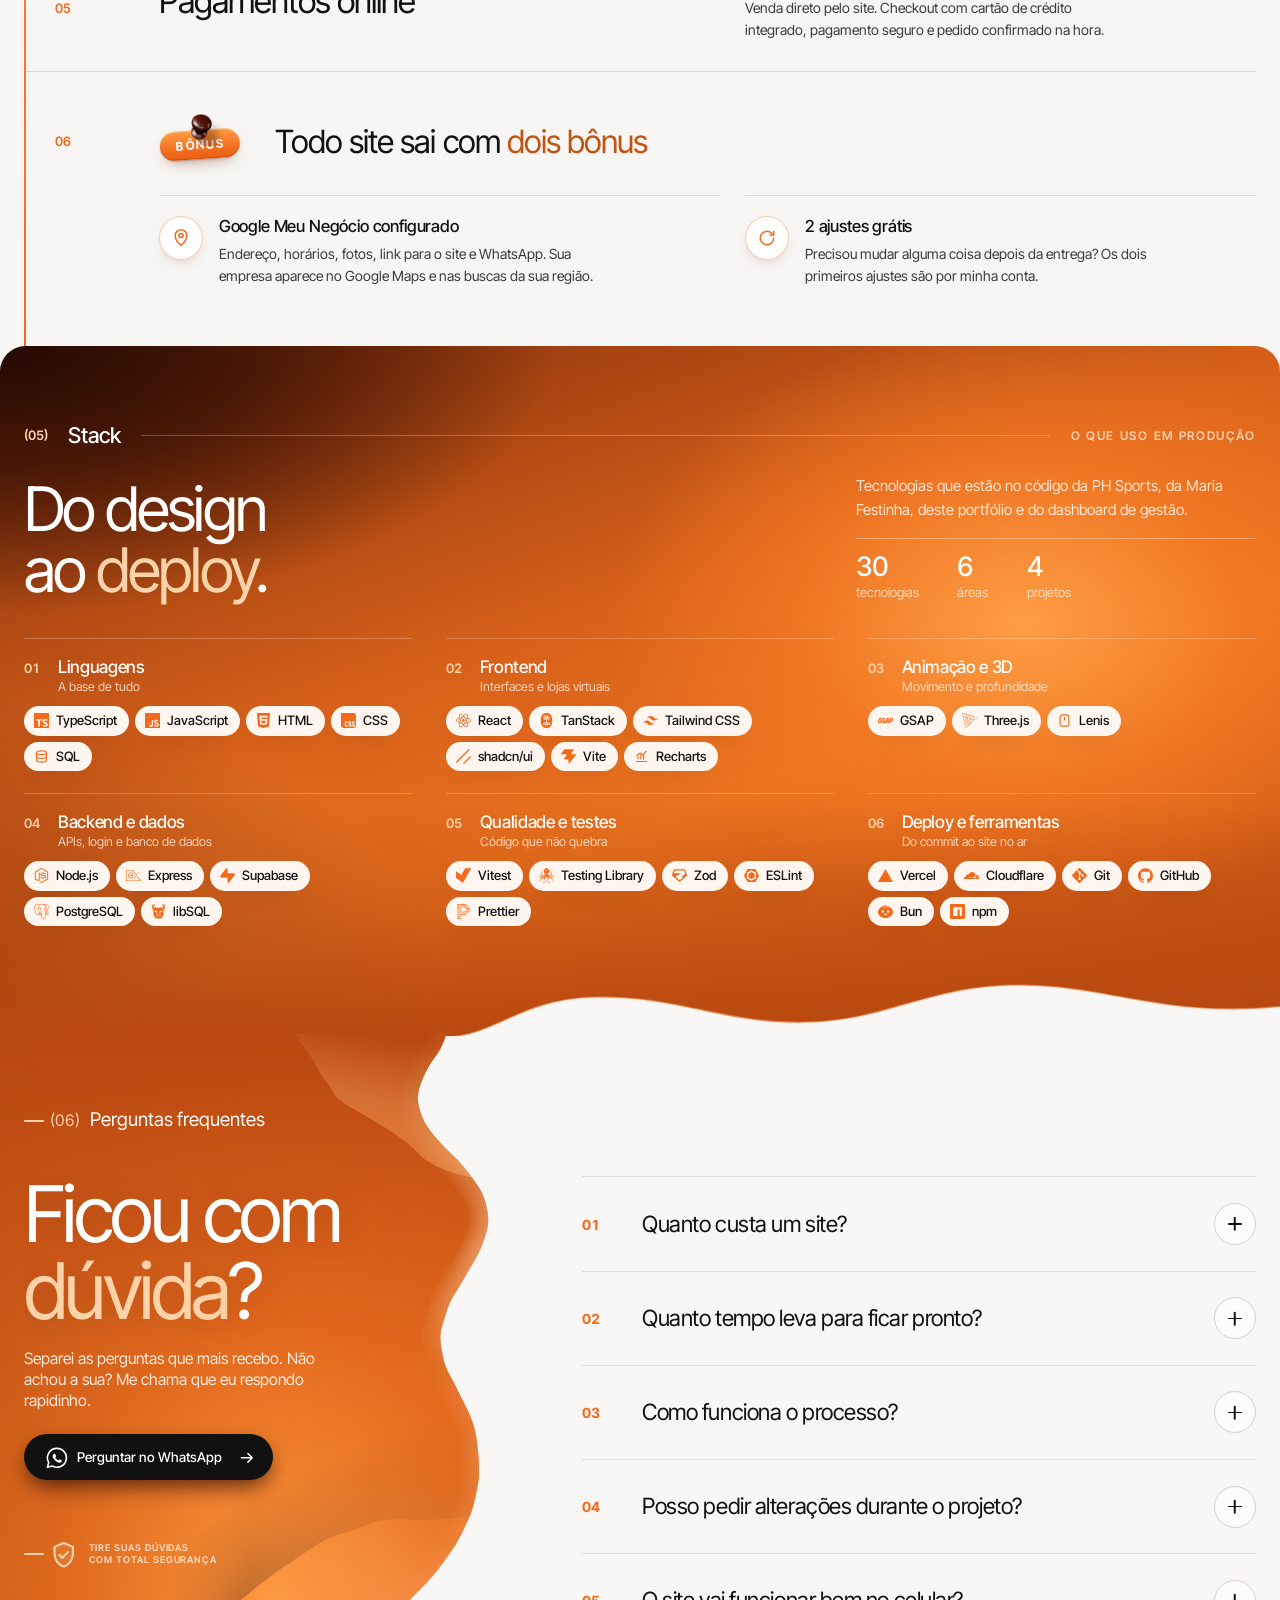
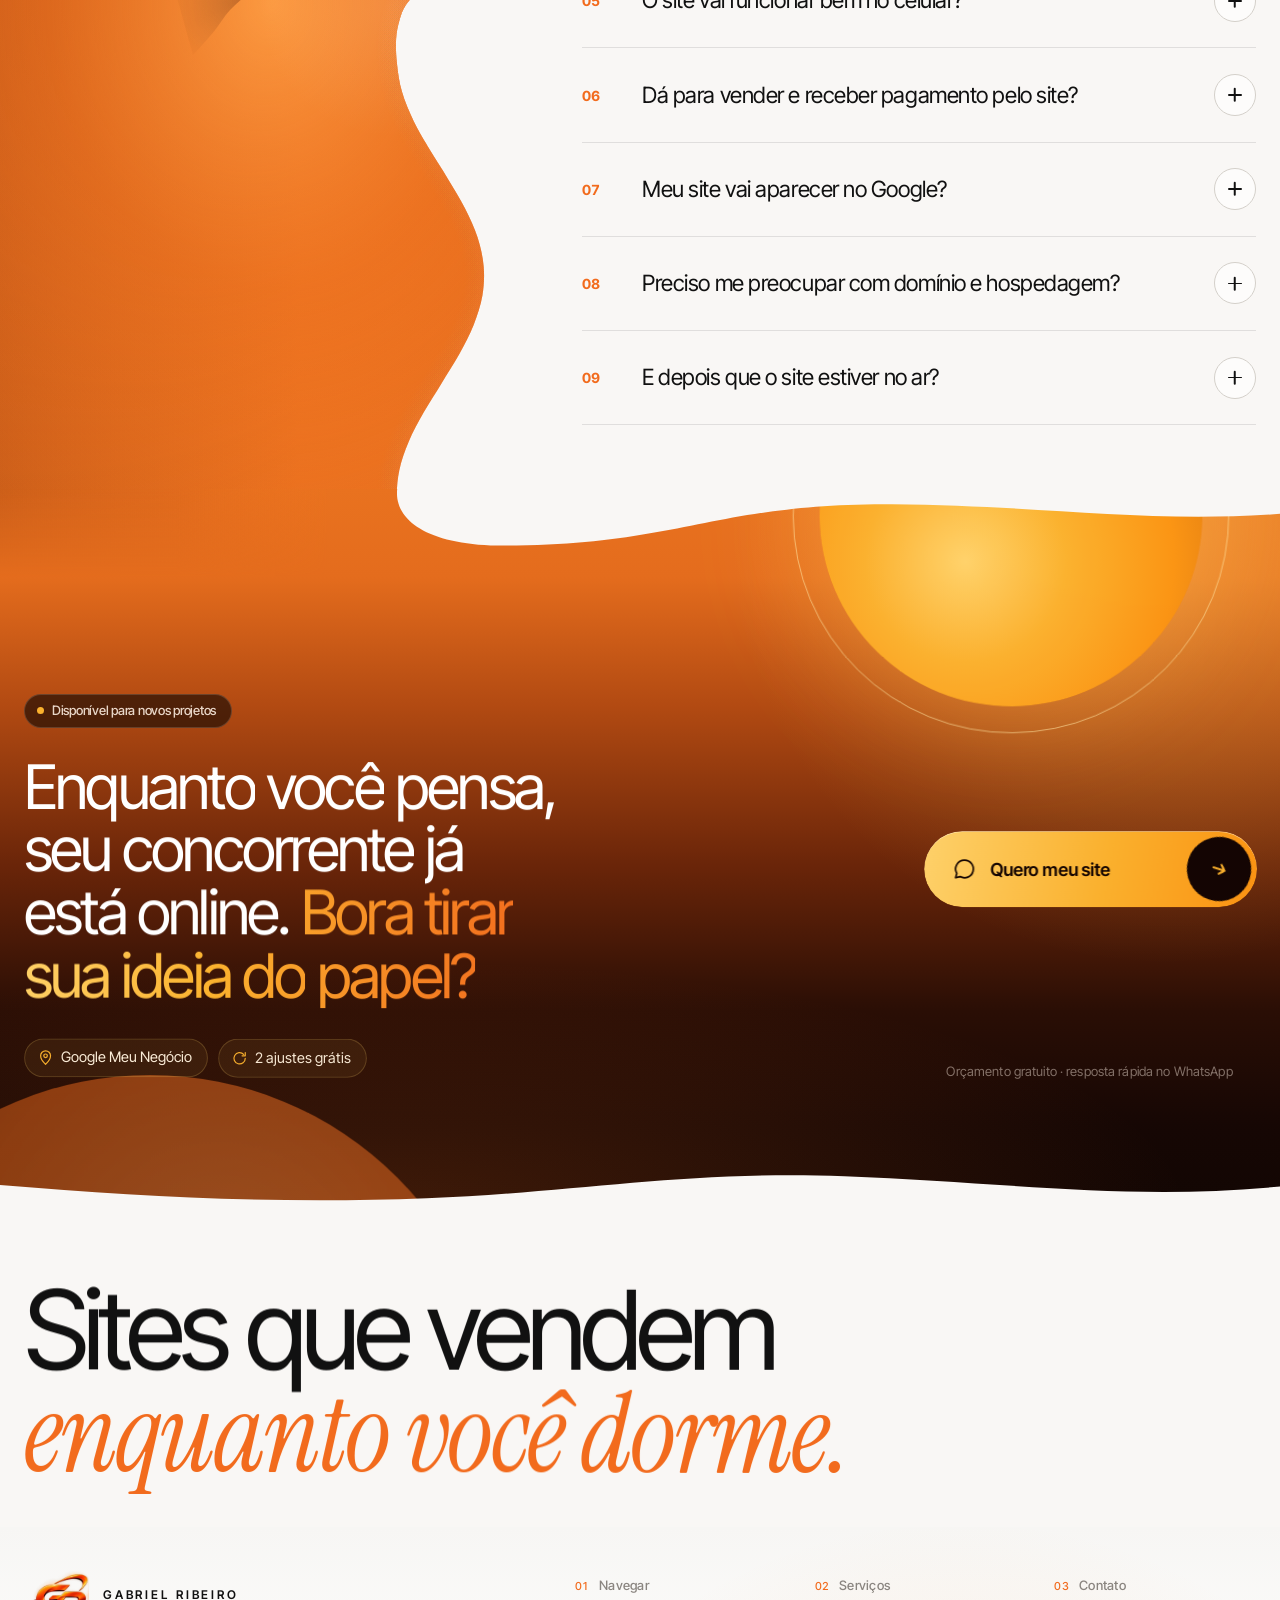
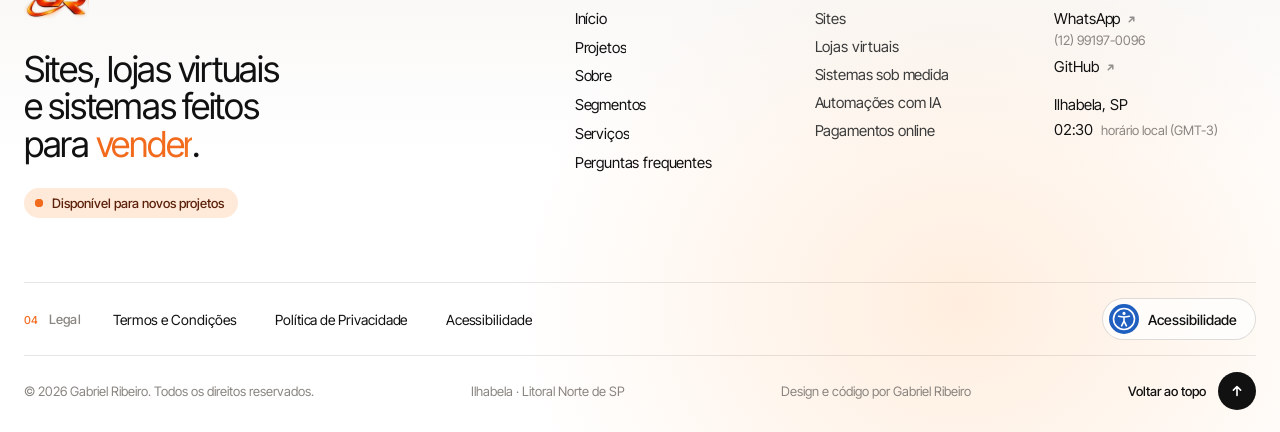
==== commit f31add83: "Hero: foto fica na mesma altura ao descer e subir; foto do card com fundo laranja Co-Authored-By: Cl" ====
--- a/index.html
+++ b/index.html
@@ -267,7 +267,7 @@
 
     <figure class="quote-card">
       <div class="quote-head">
-        <img src="img/gabriel-avatar.webp" alt="Foto de Gabriel Ribeiro" width="44" height="44">
+        <img src="img/gabriel-avatar.webp?v=2" alt="Foto de Gabriel Ribeiro" width="44" height="44">
         <div>
           <strong>Gabriel</strong>
           <span>Desenvolvedor Web Full Stack</span>
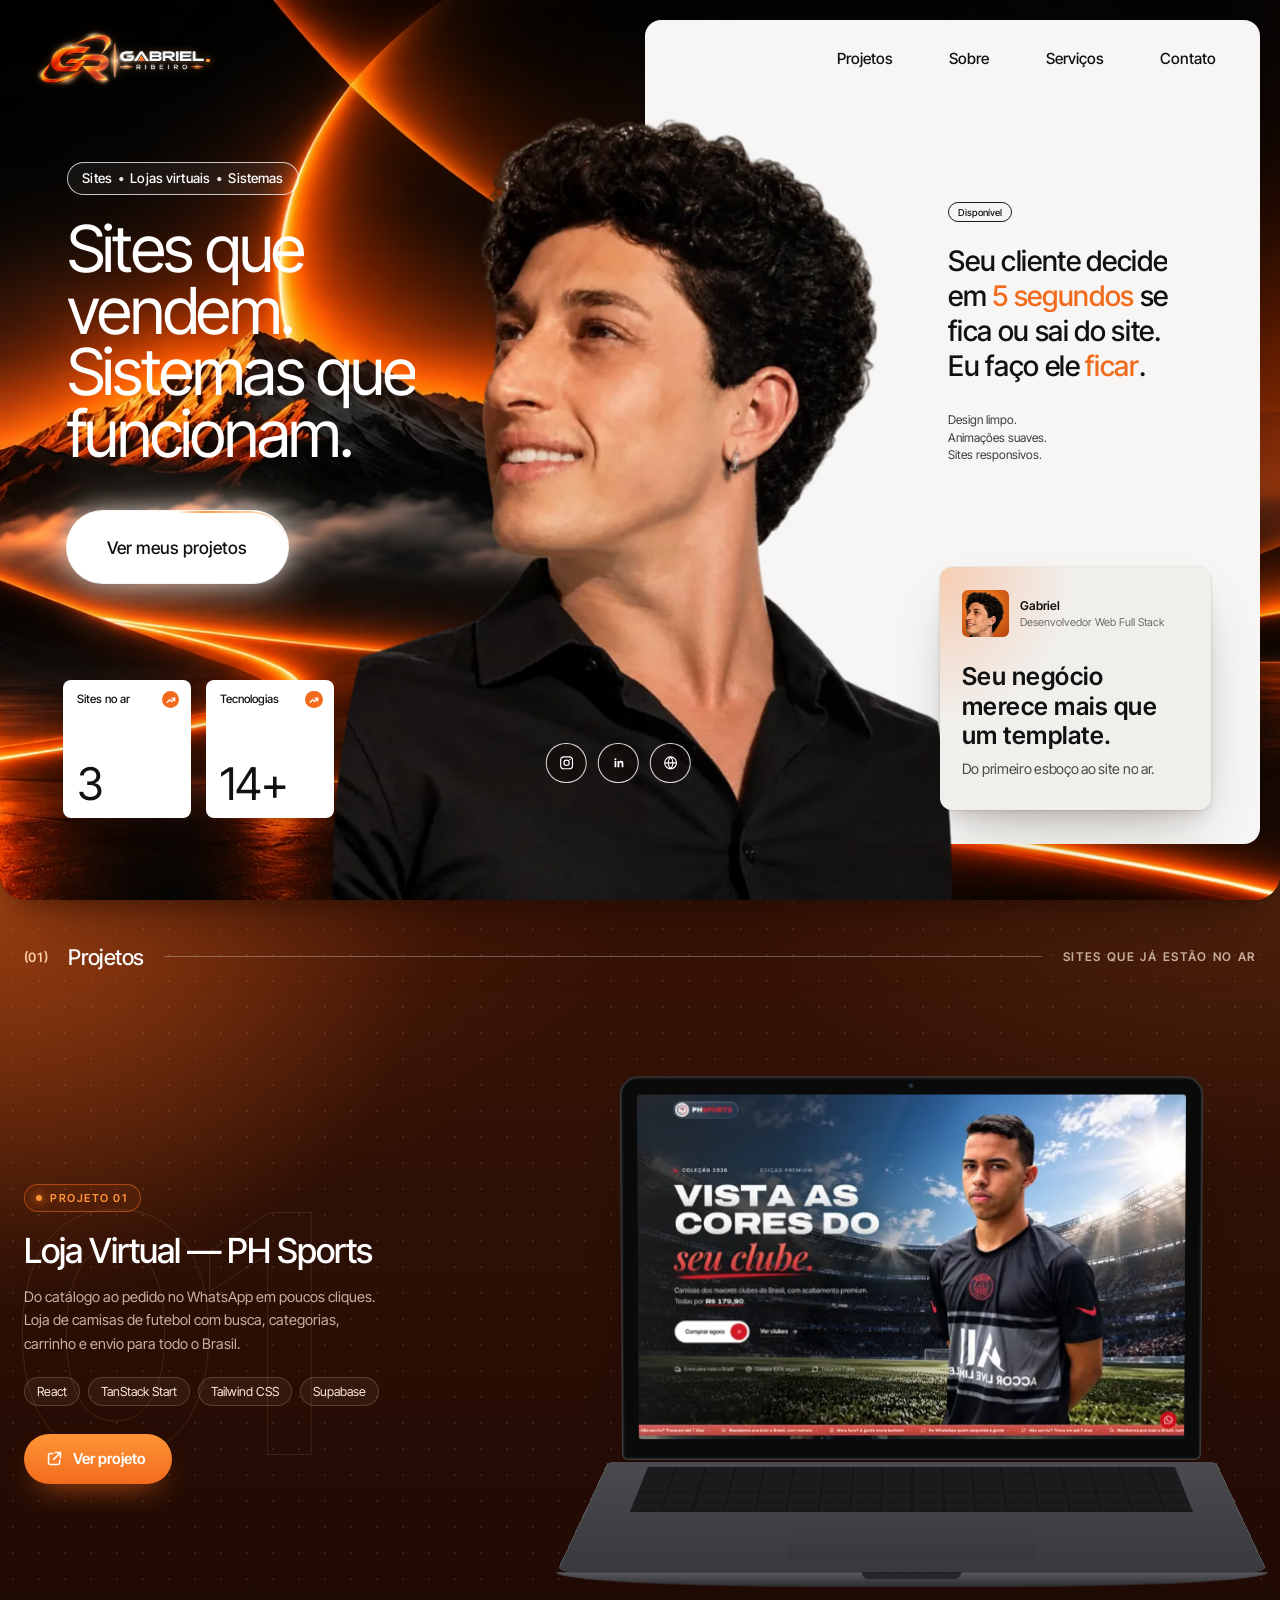
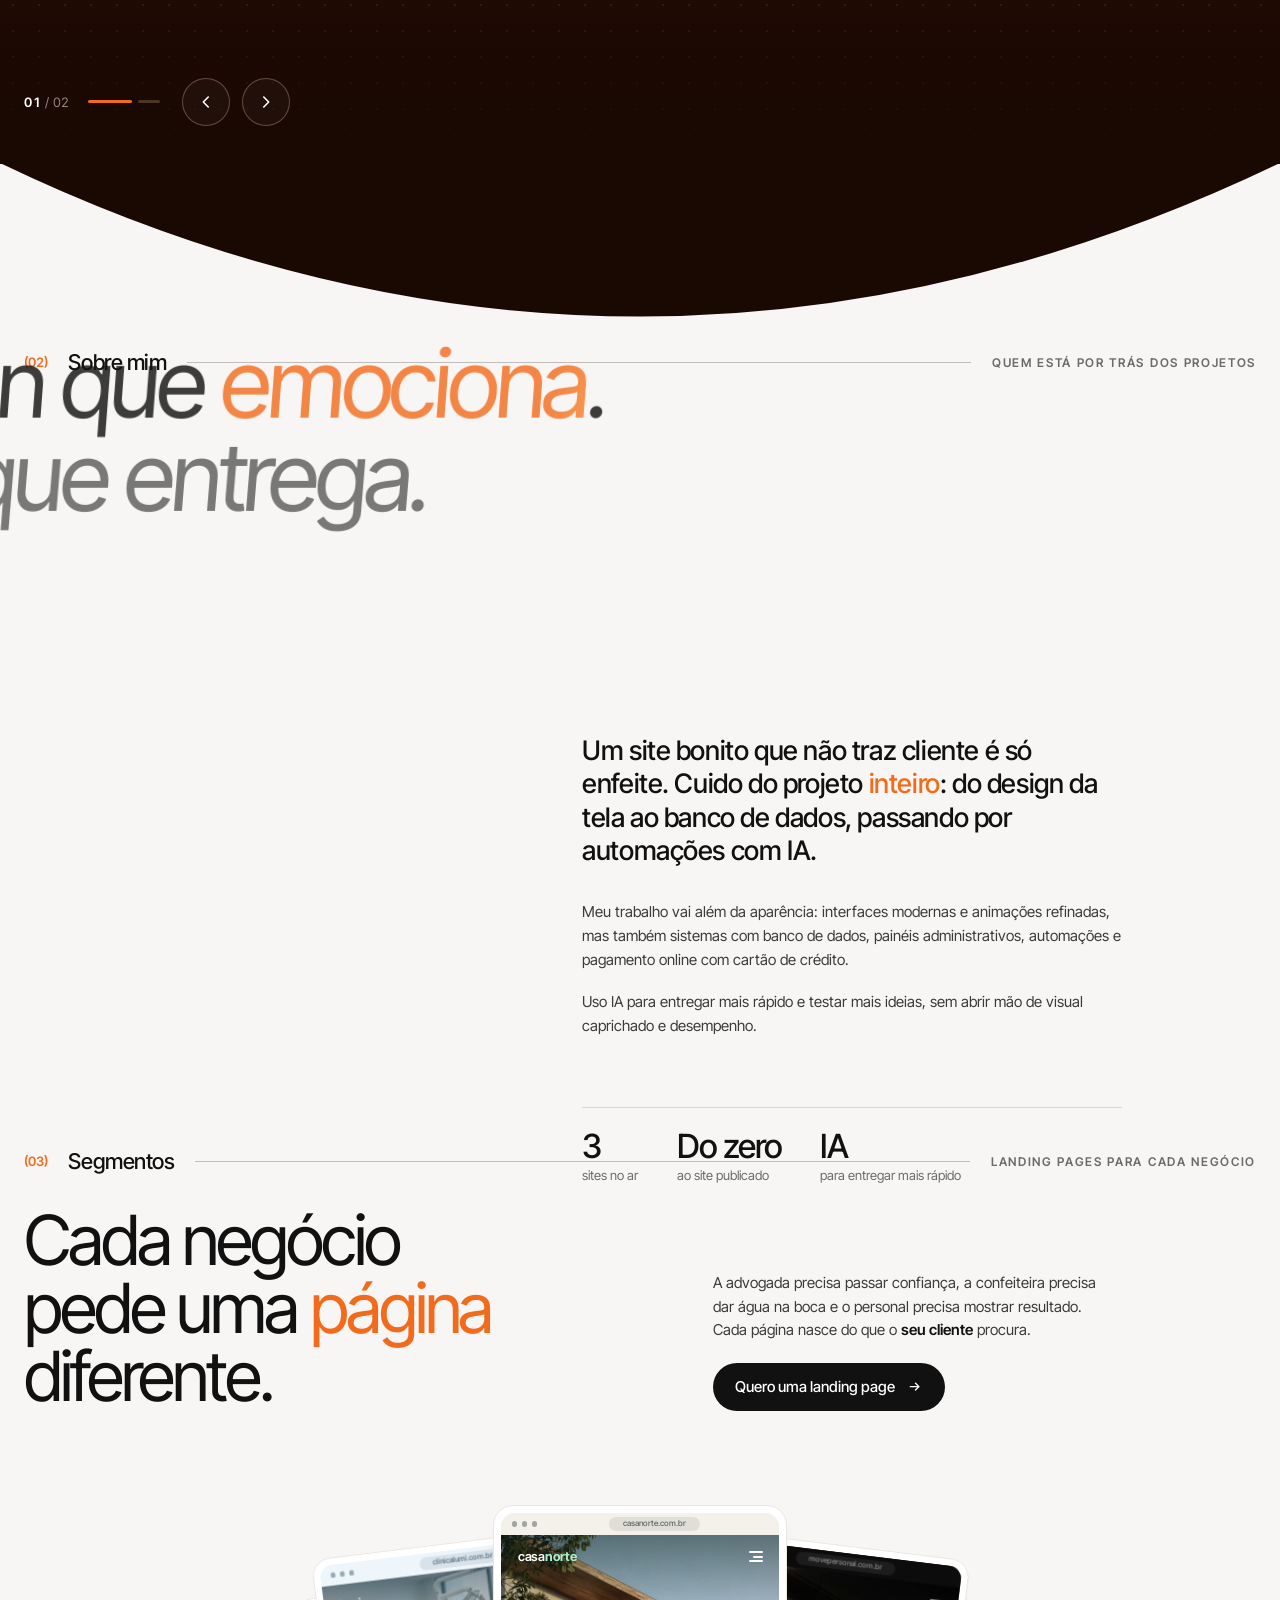
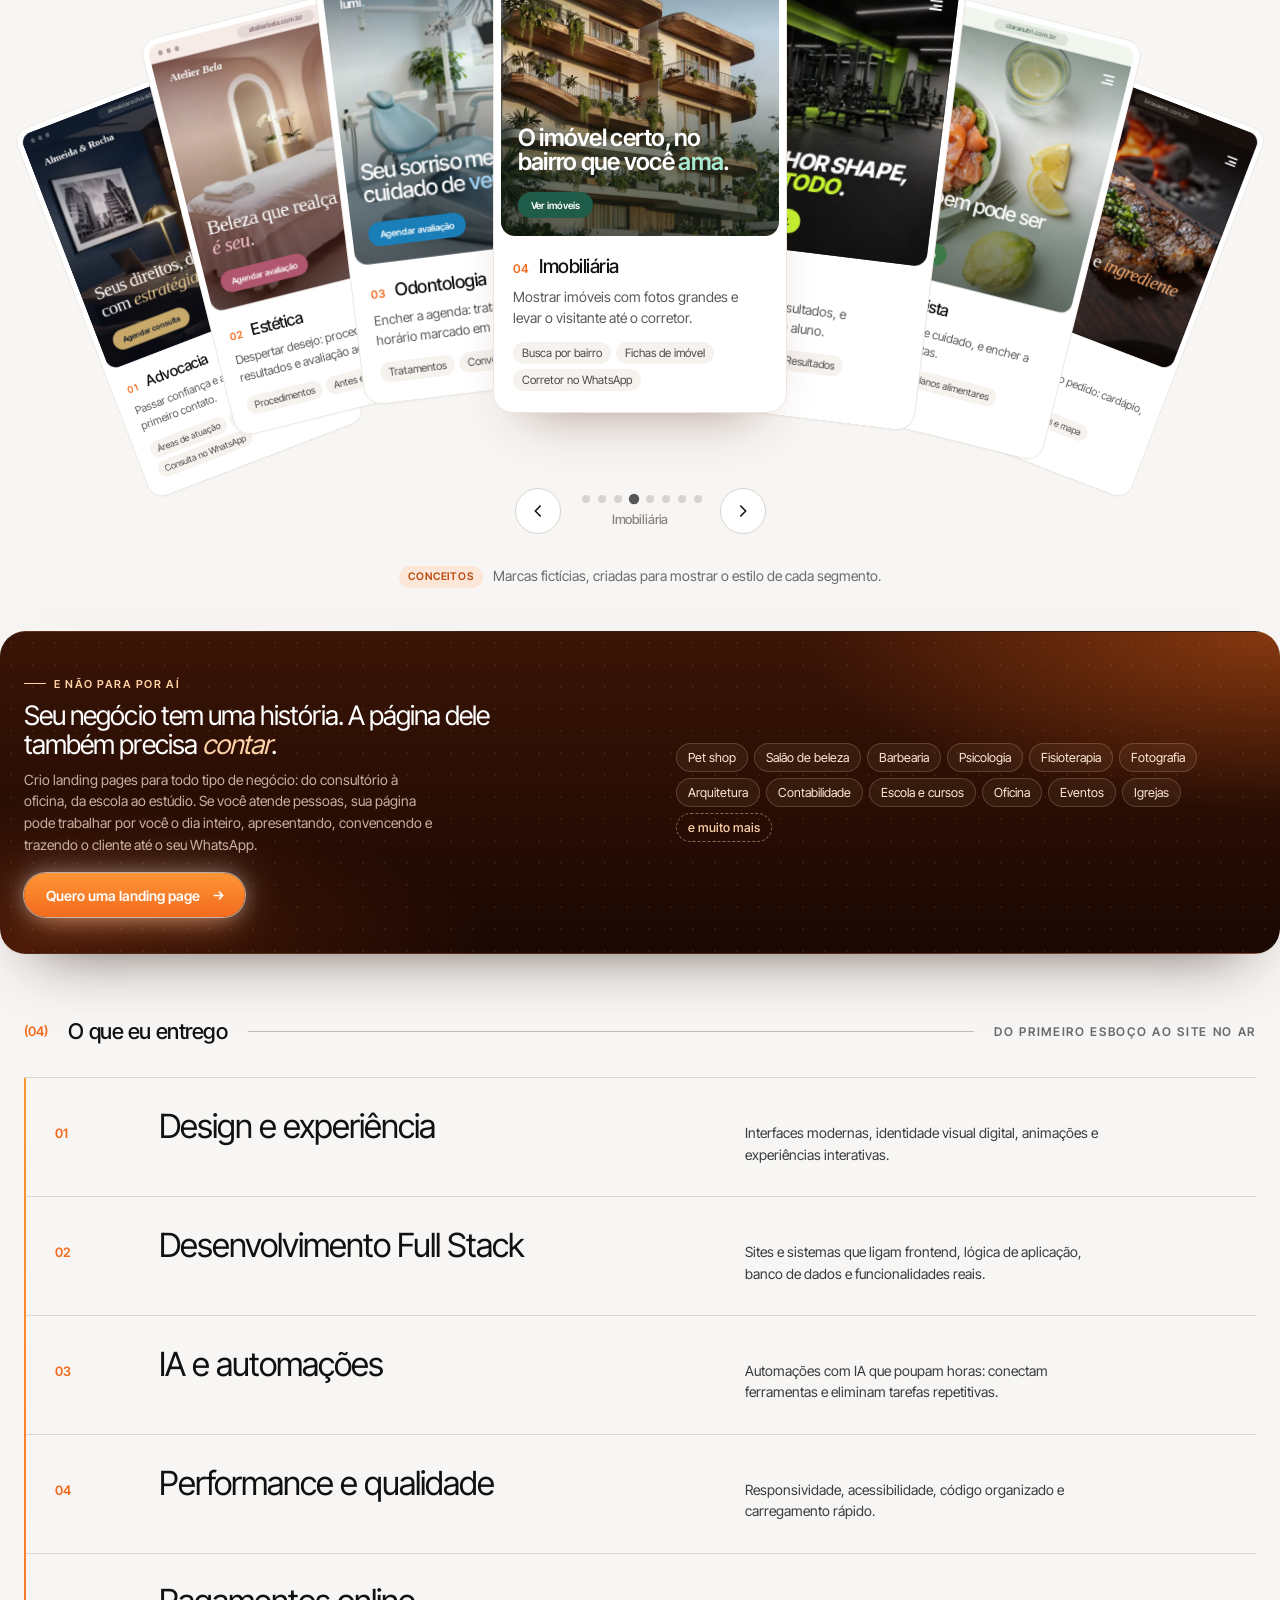
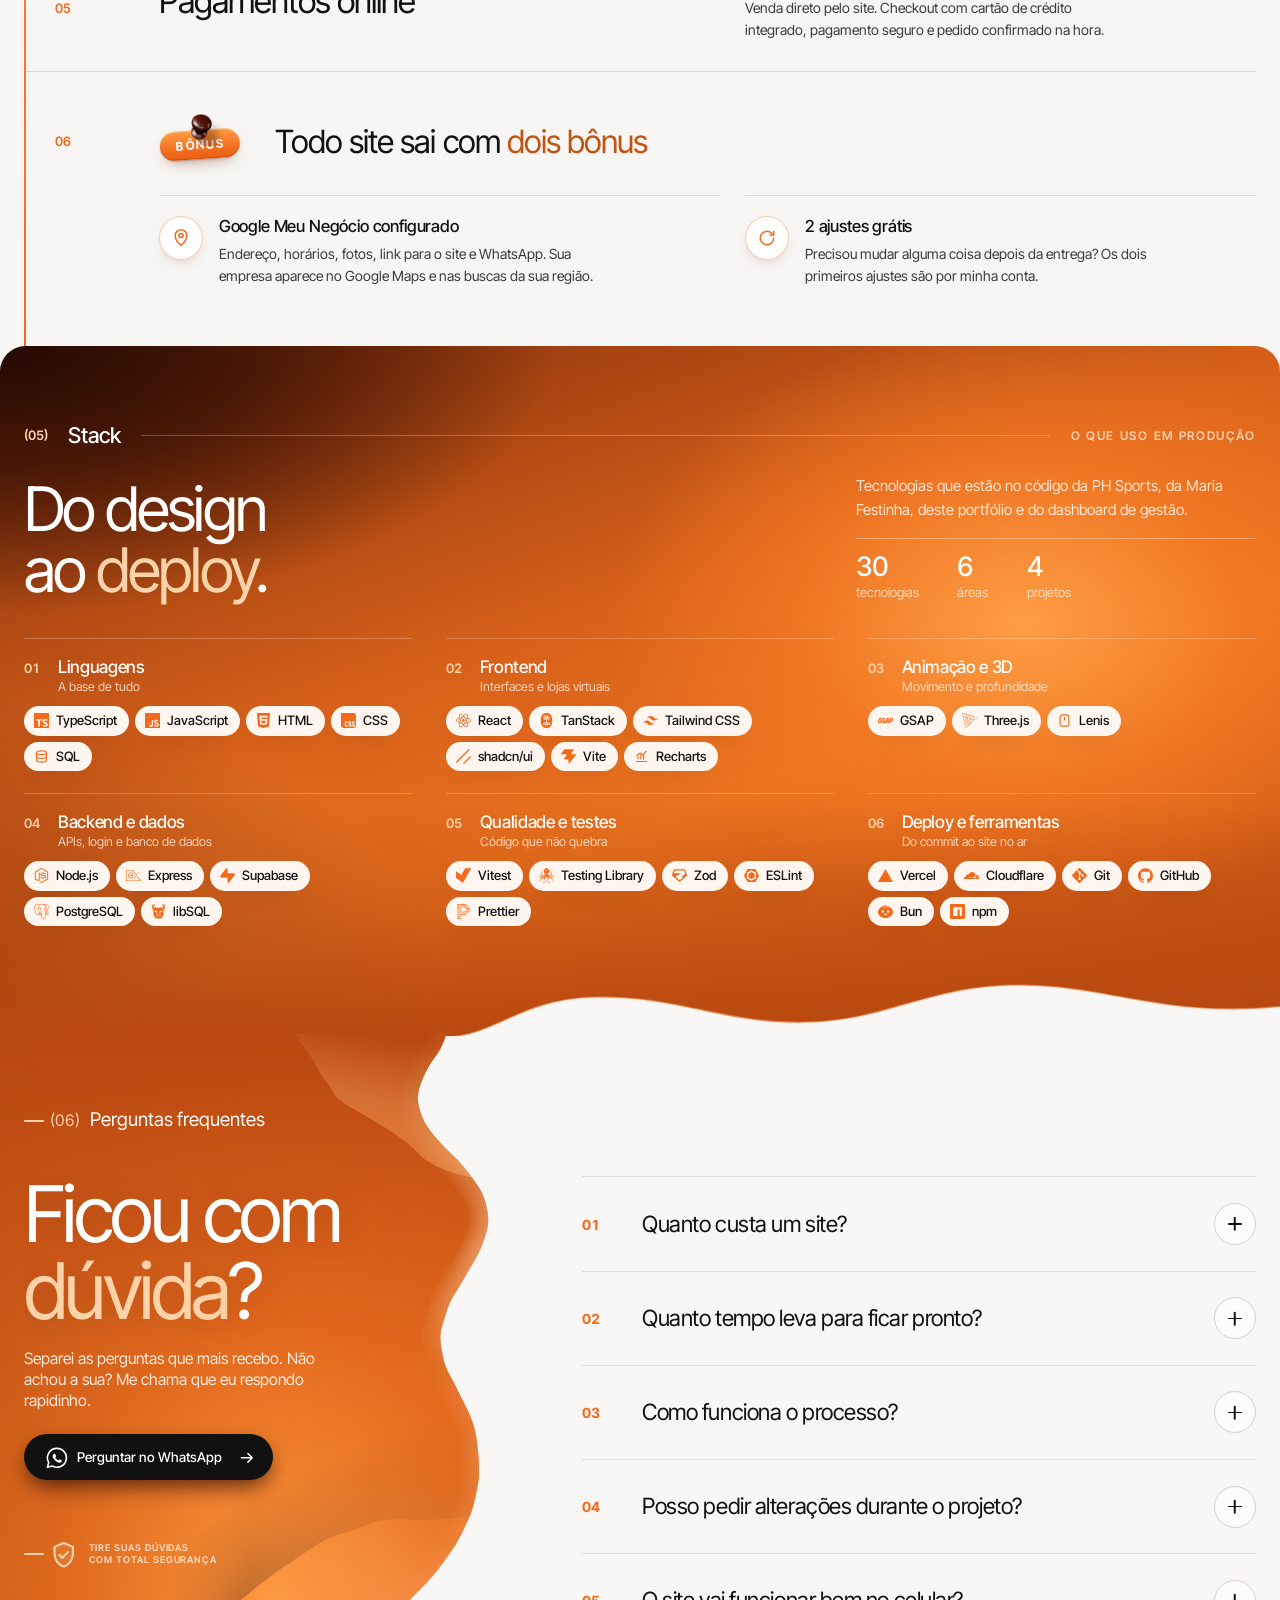
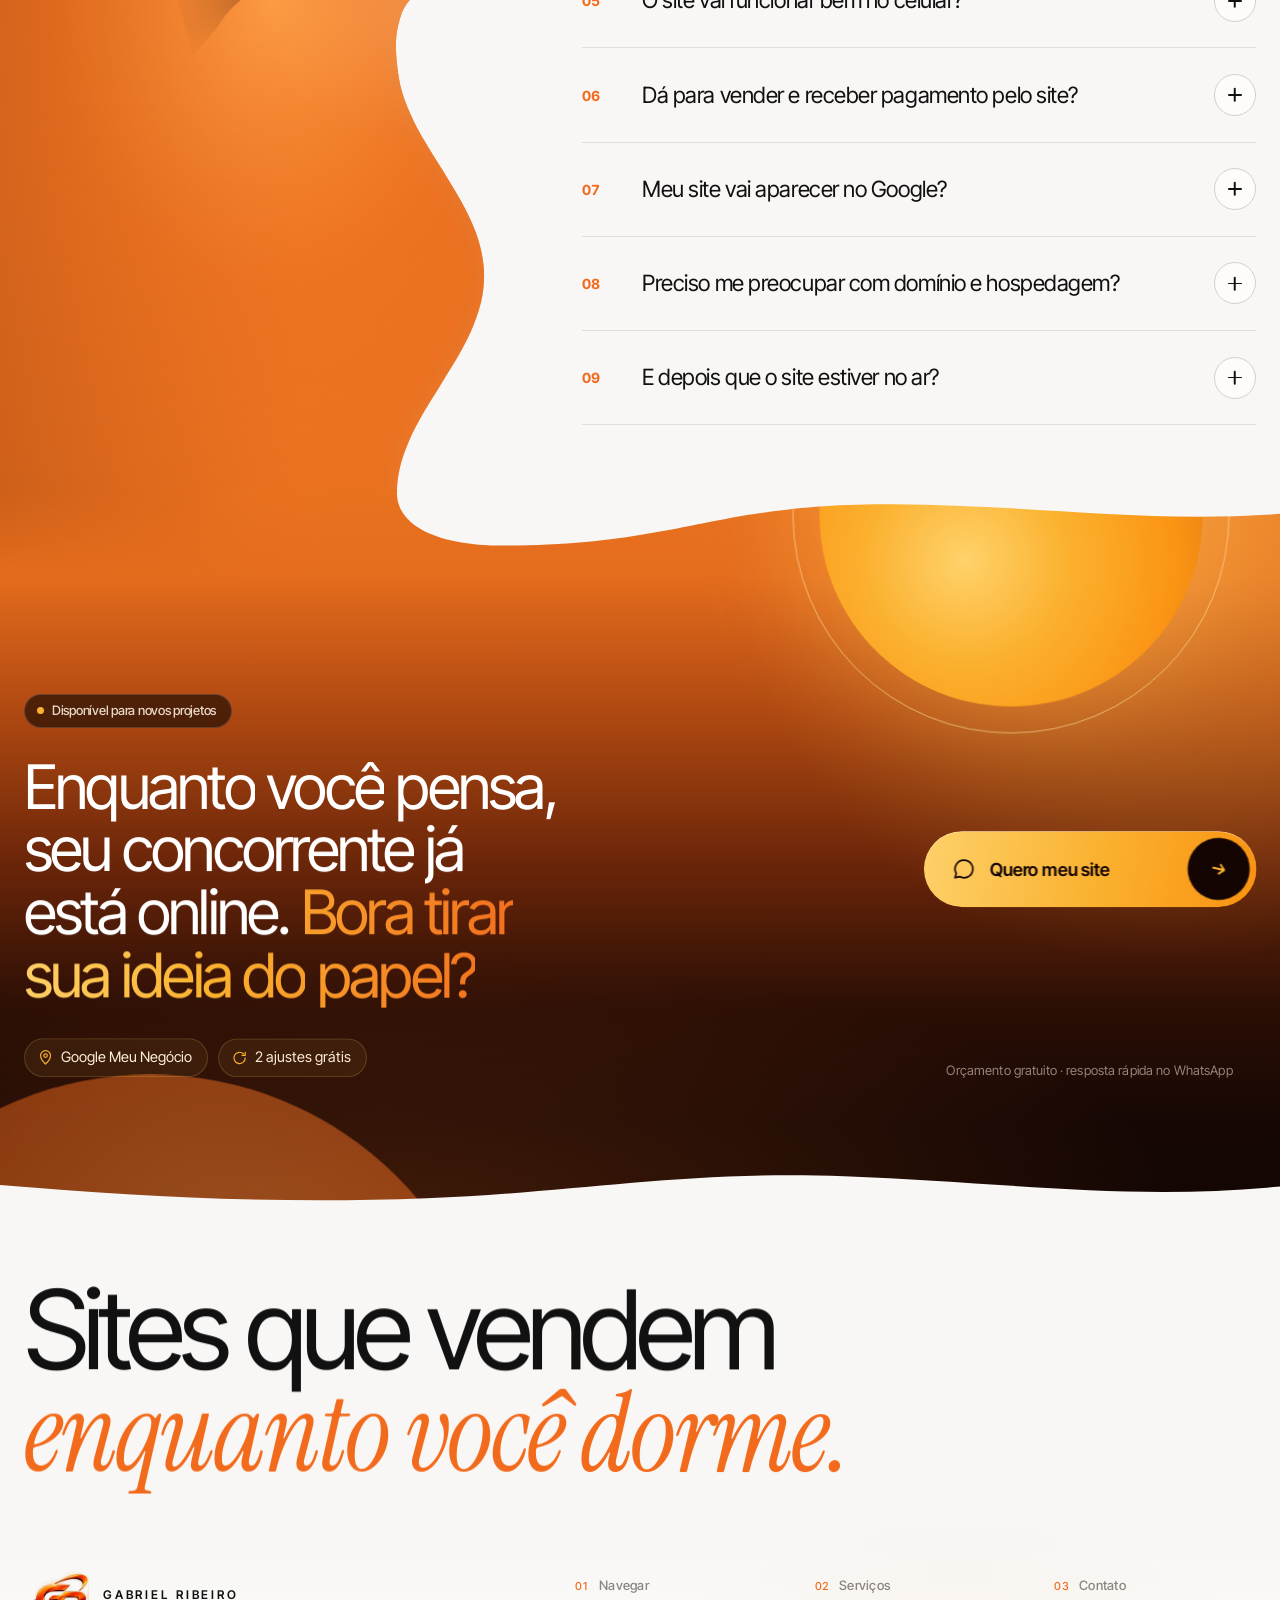
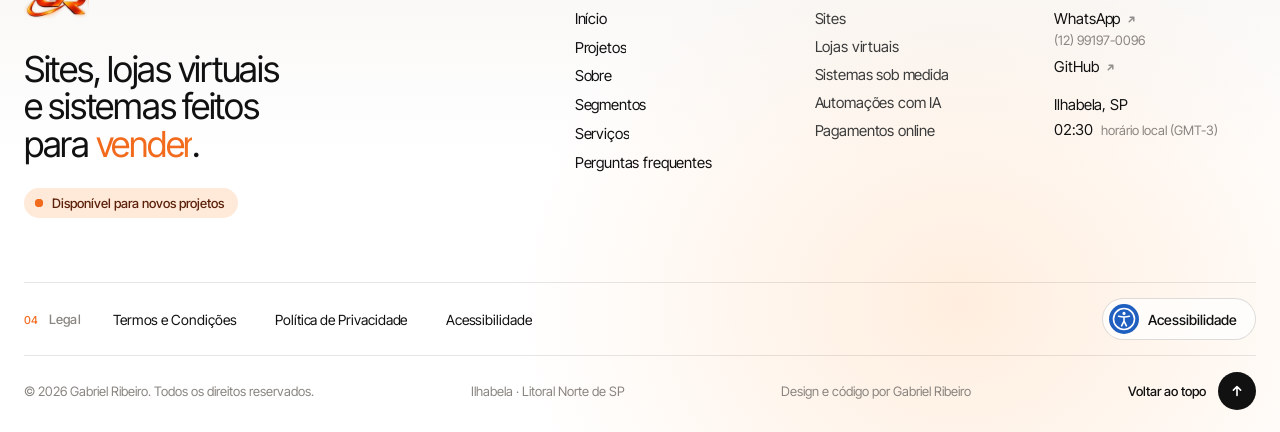
==== commit 916a99fc: "Sites no ar: 3 Co-Authored-By: Claude Opus 5.5 <noreply@anthropic.com>" ====
--- a/index.html
+++ b/index.html
@@ -240,7 +240,7 @@
       <div class="stat">
         <p>Sites no ar</p>
         <span class="stat-ico" aria-hidden="true"><svg viewBox="0 0 16 16"><path d="M3 11l3.5-3.5 2.5 2.5L13 5.5M9.5 5.5H13V9"/></svg></span>
-        <strong data-count="2" data-suffix="">2</strong>
+        <strong data-count="3" data-suffix="">3</strong>
       </div>
       <div class="stat">
         <p>Tecnologias</p>
@@ -394,7 +394,7 @@
         <p data-ab>Uso IA para entregar mais rápido e testar mais ideias, sem abrir mão de visual caprichado e desempenho.</p>
 
         <ul class="about-facts" data-ab aria-label="Em números">
-          <li><strong>2</strong><span>sites no ar</span></li>
+          <li><strong>3</strong><span>sites no ar</span></li>
           <li><strong>Do zero</strong><span>ao site publicado</span></li>
           <li><strong>IA</strong><span>para entregar mais rápido</span></li>
         </ul>
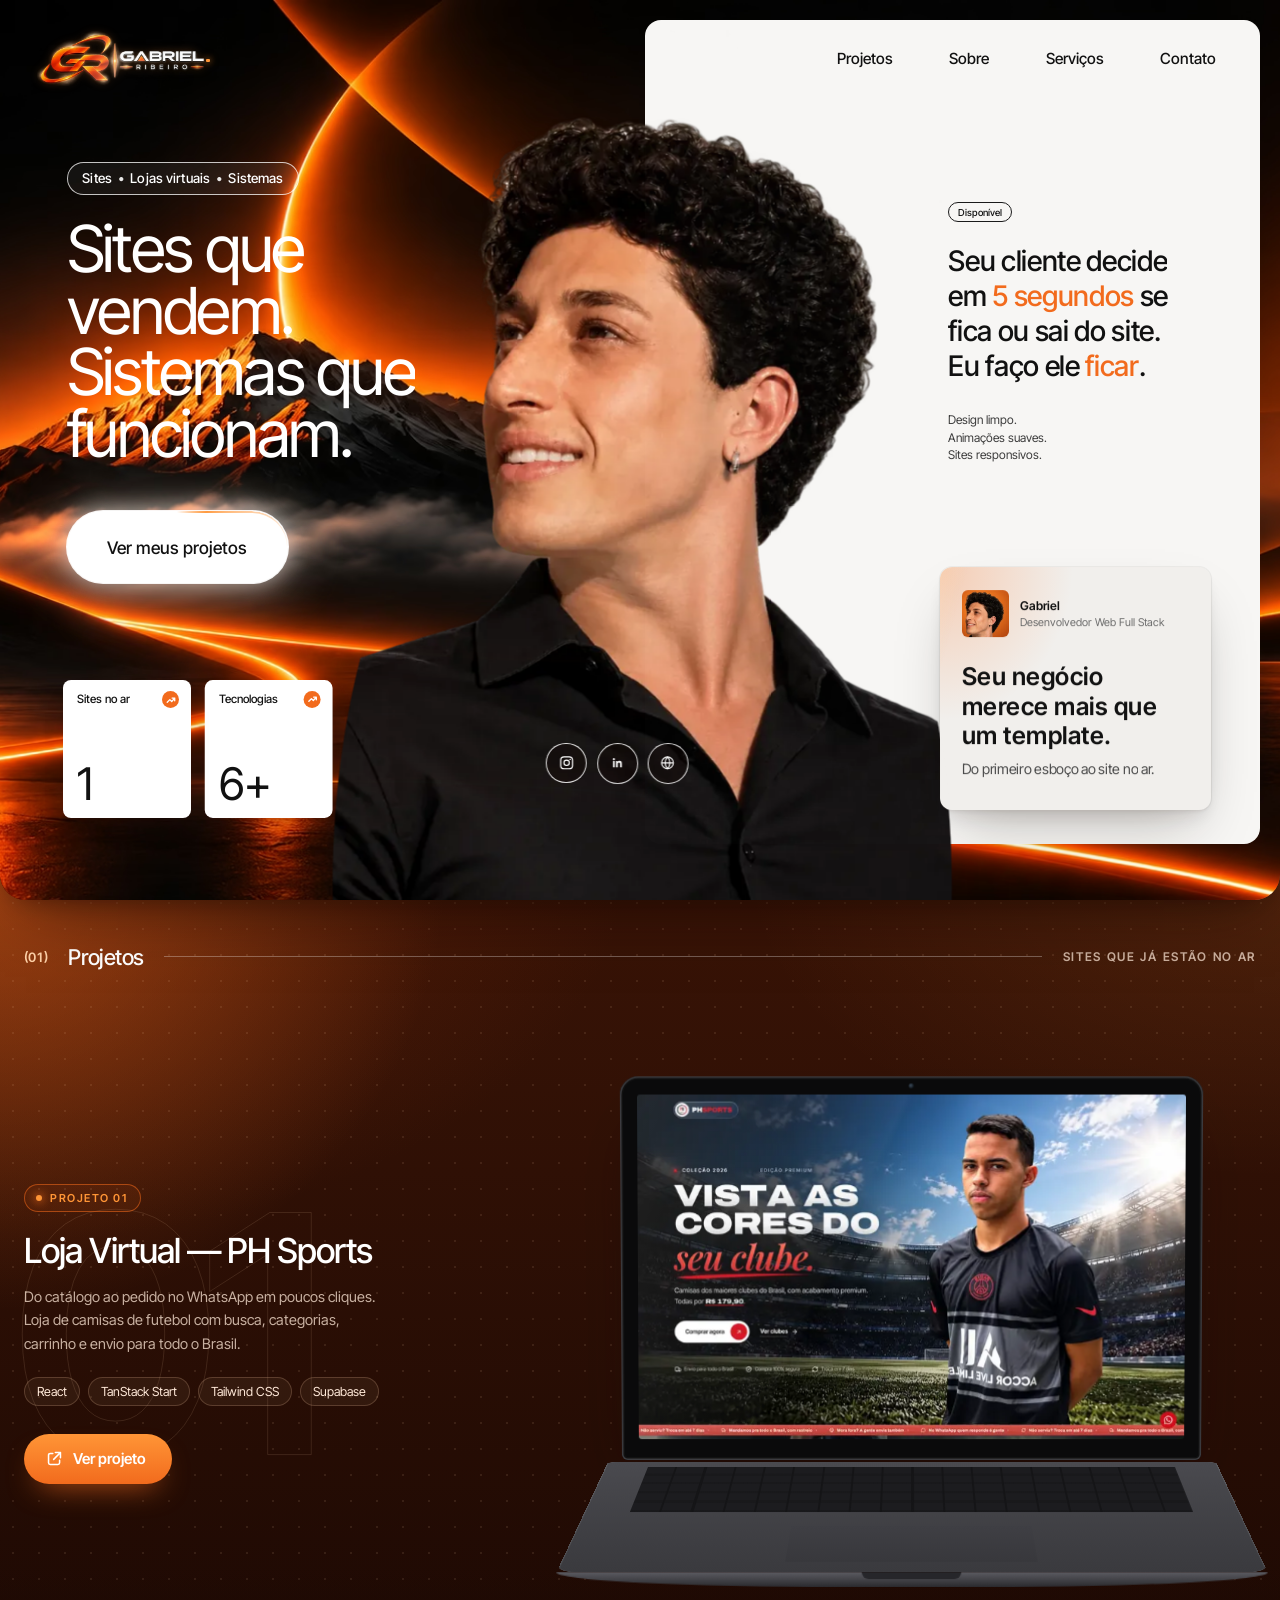
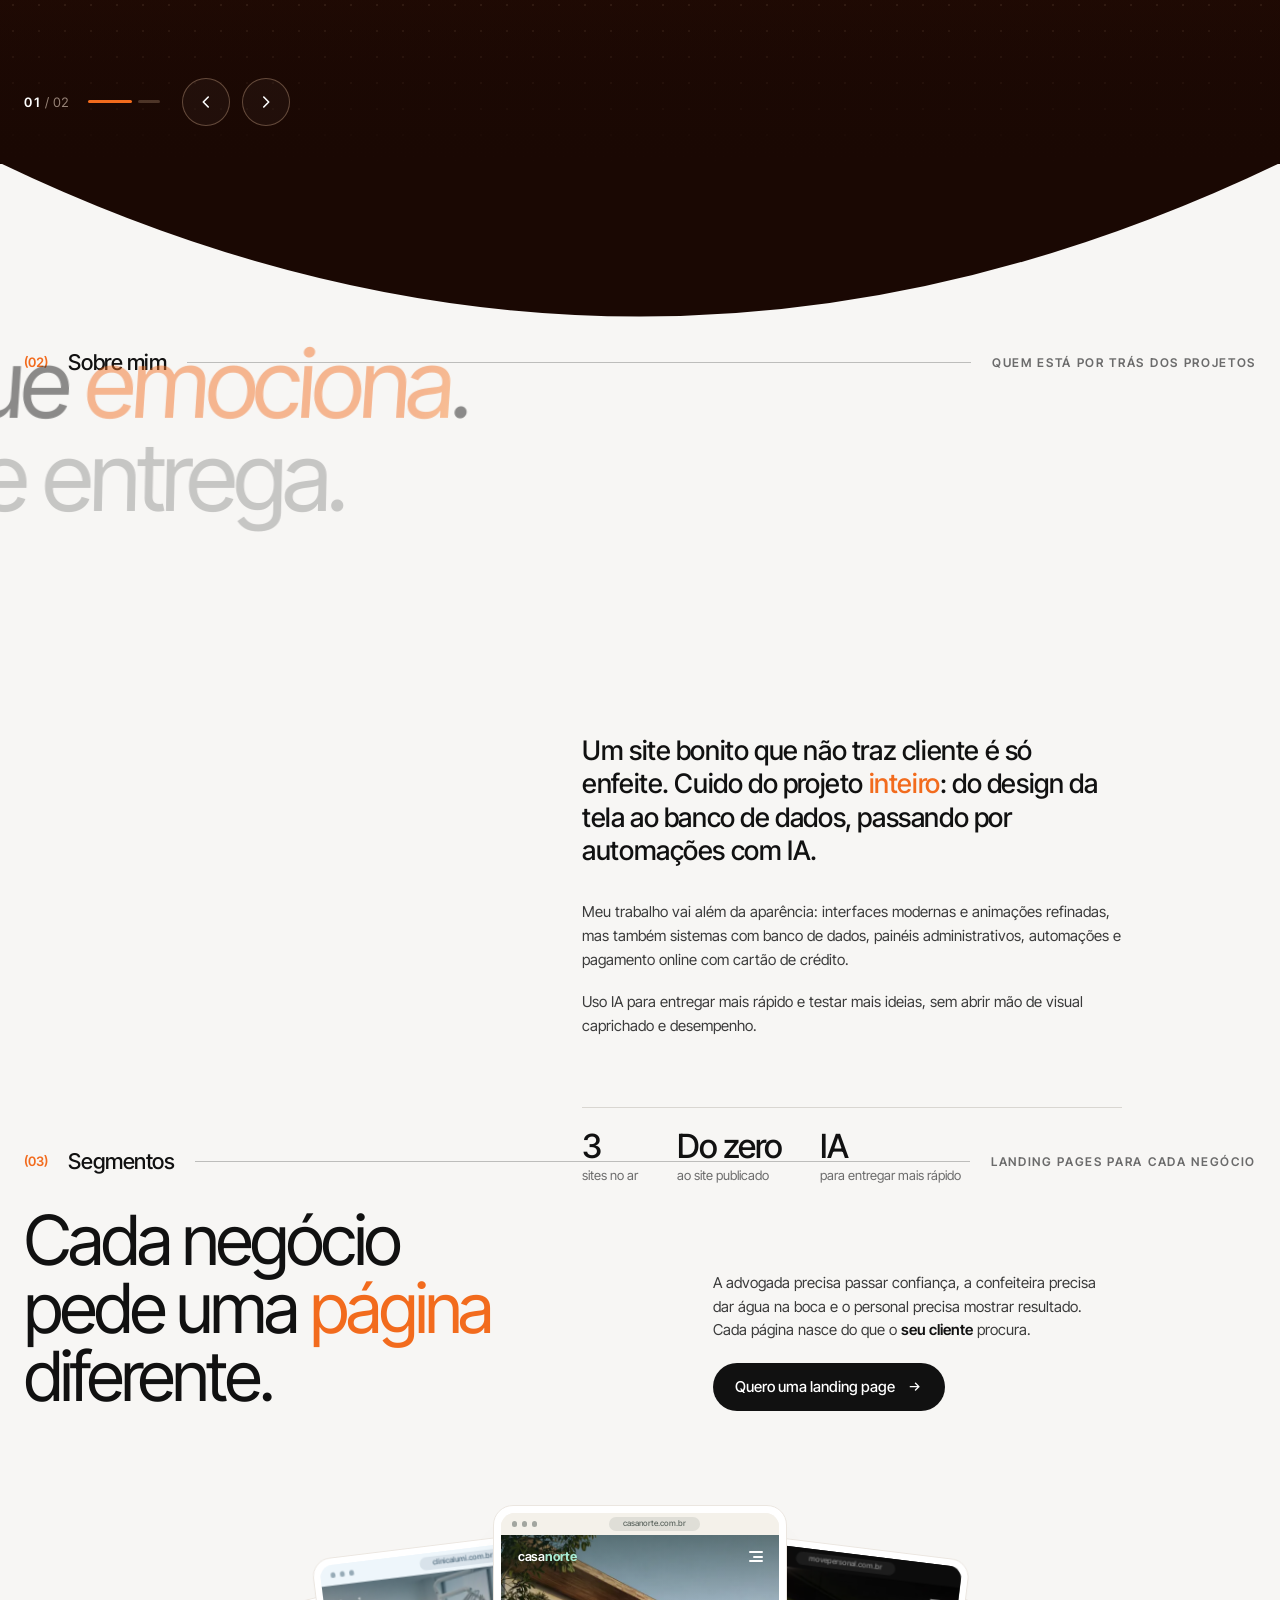
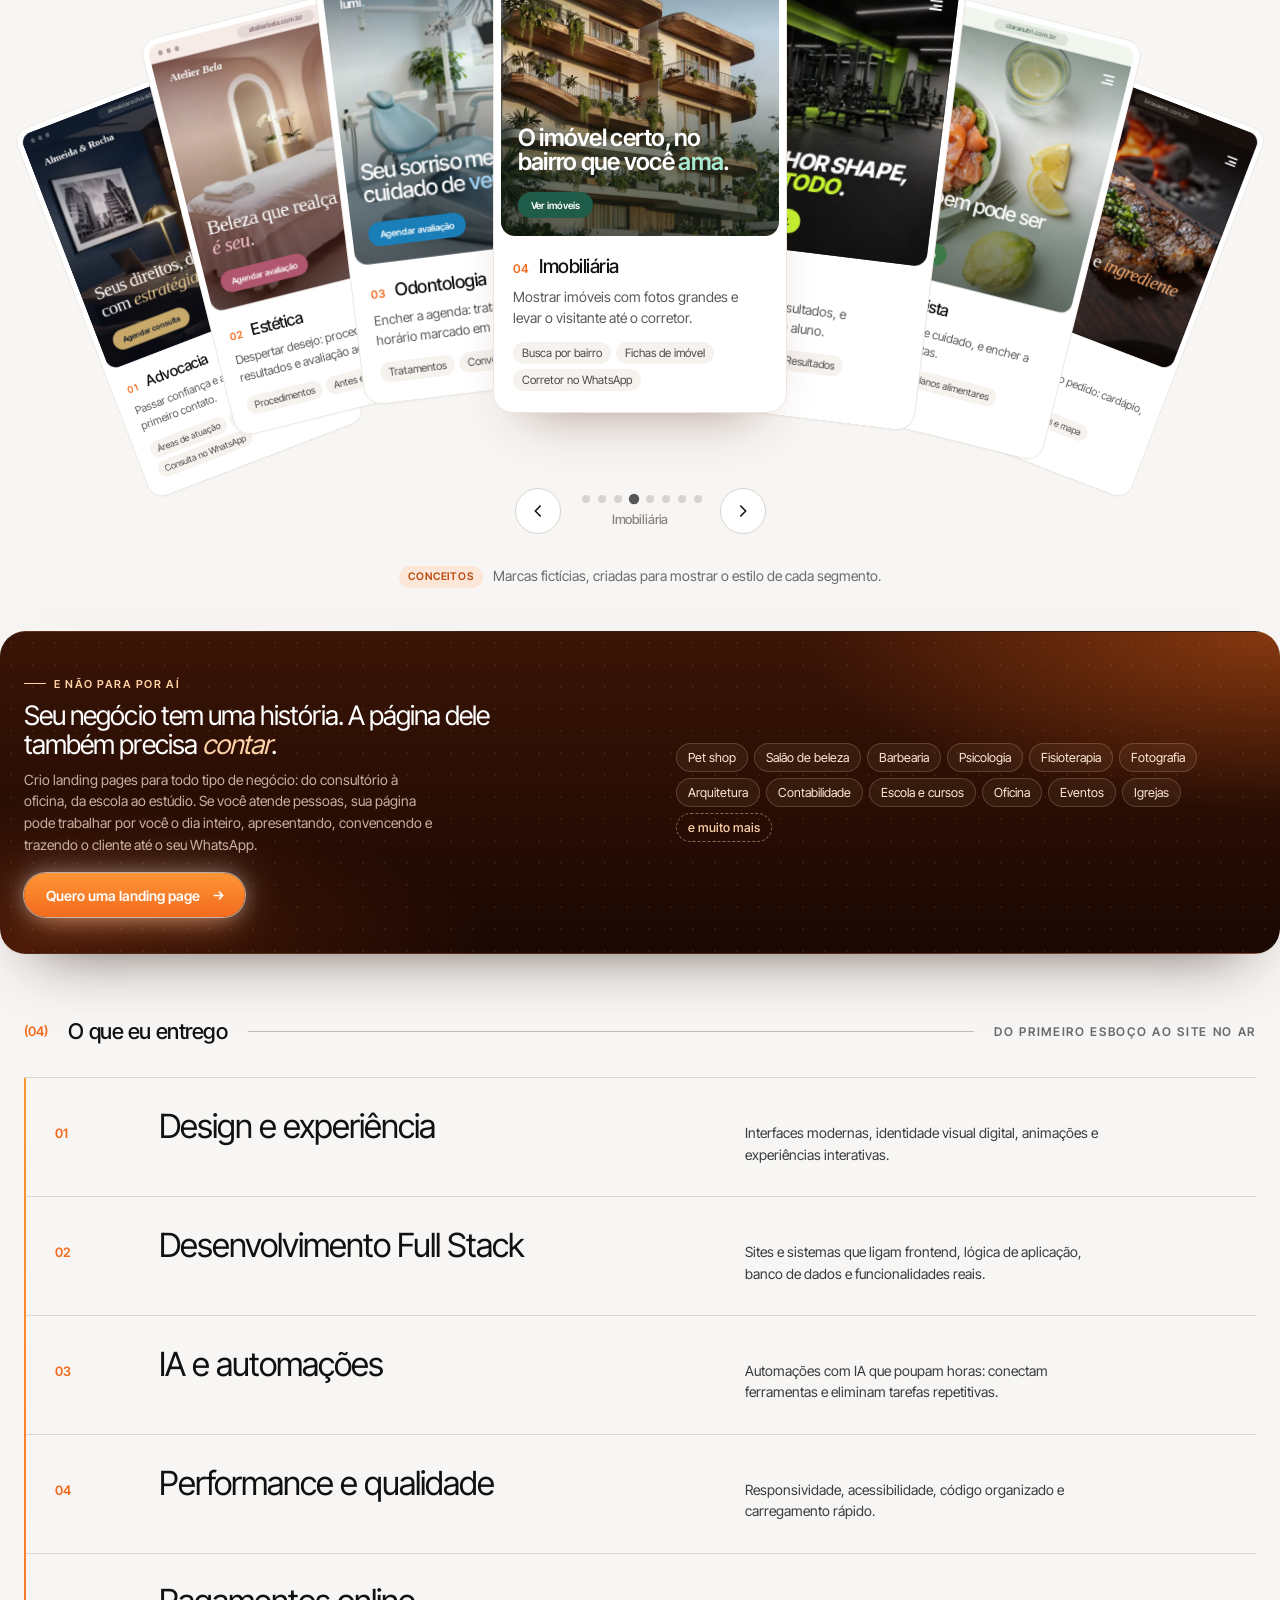
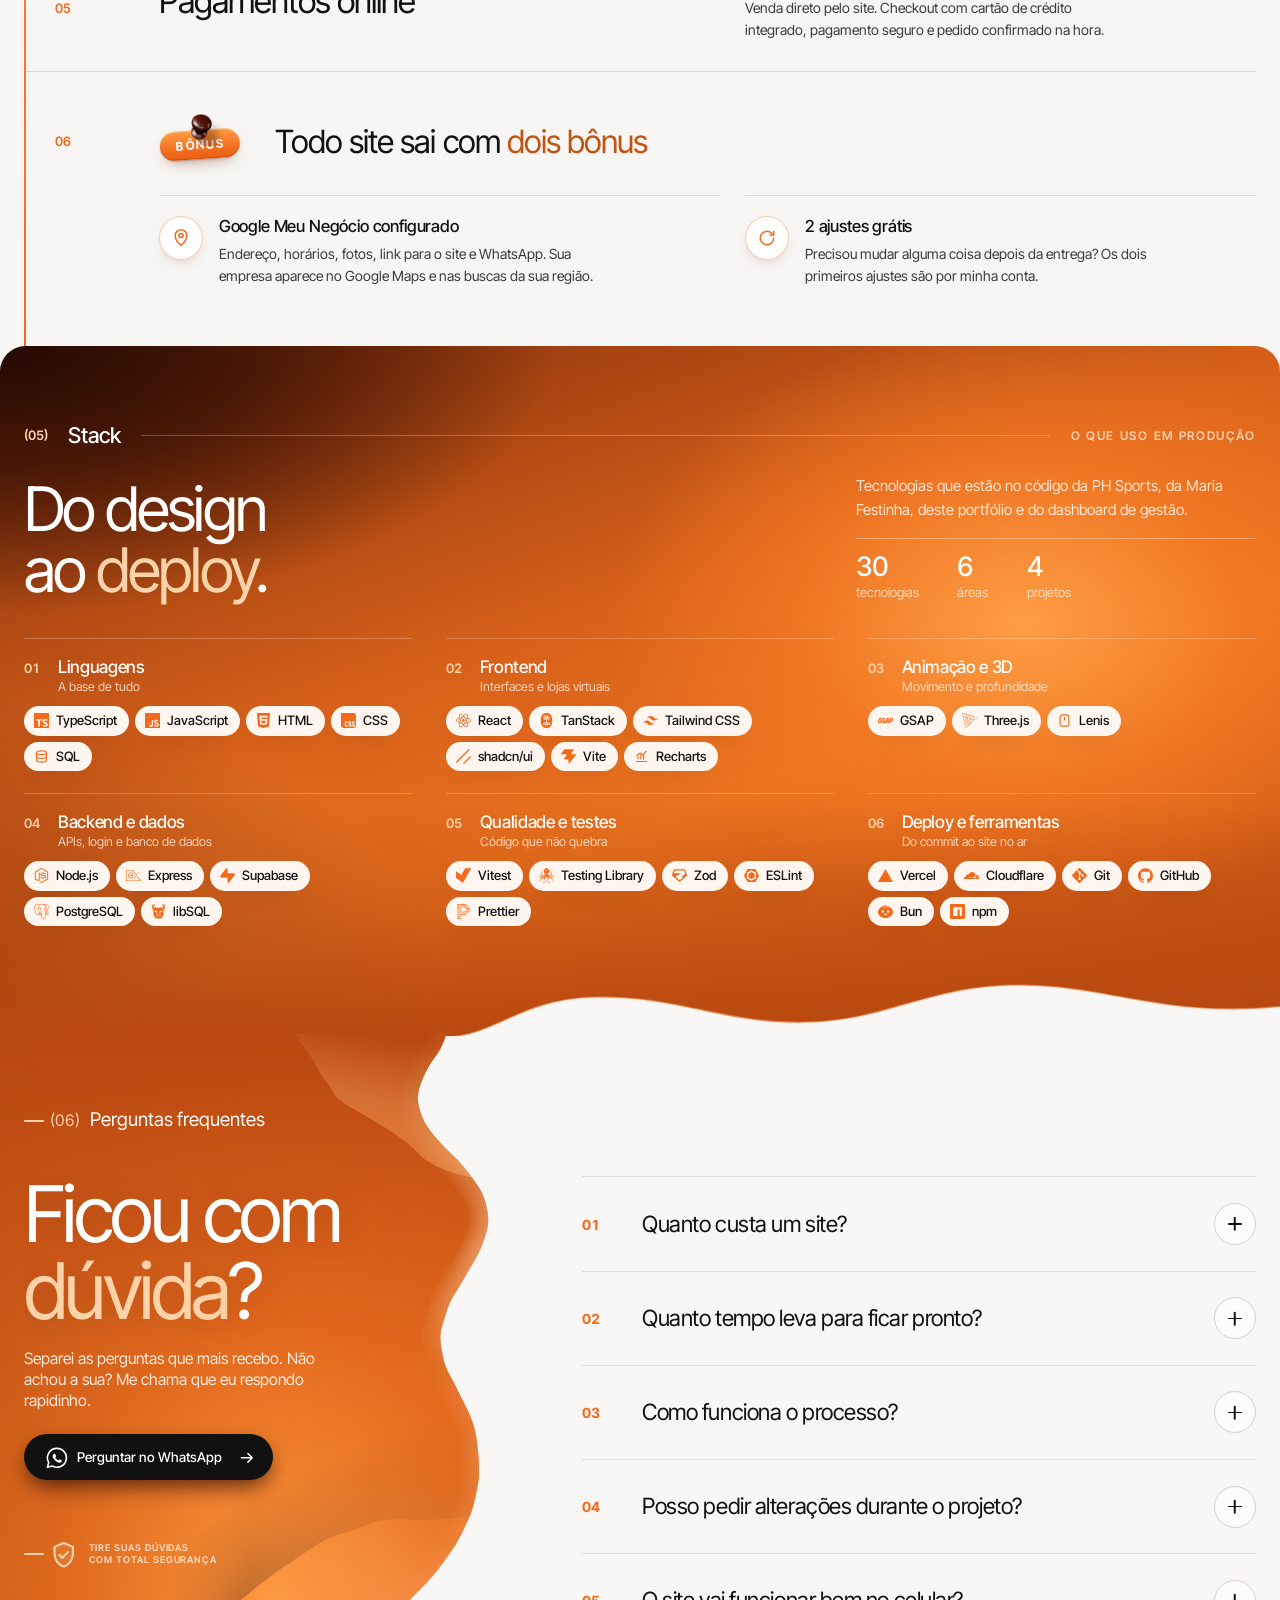
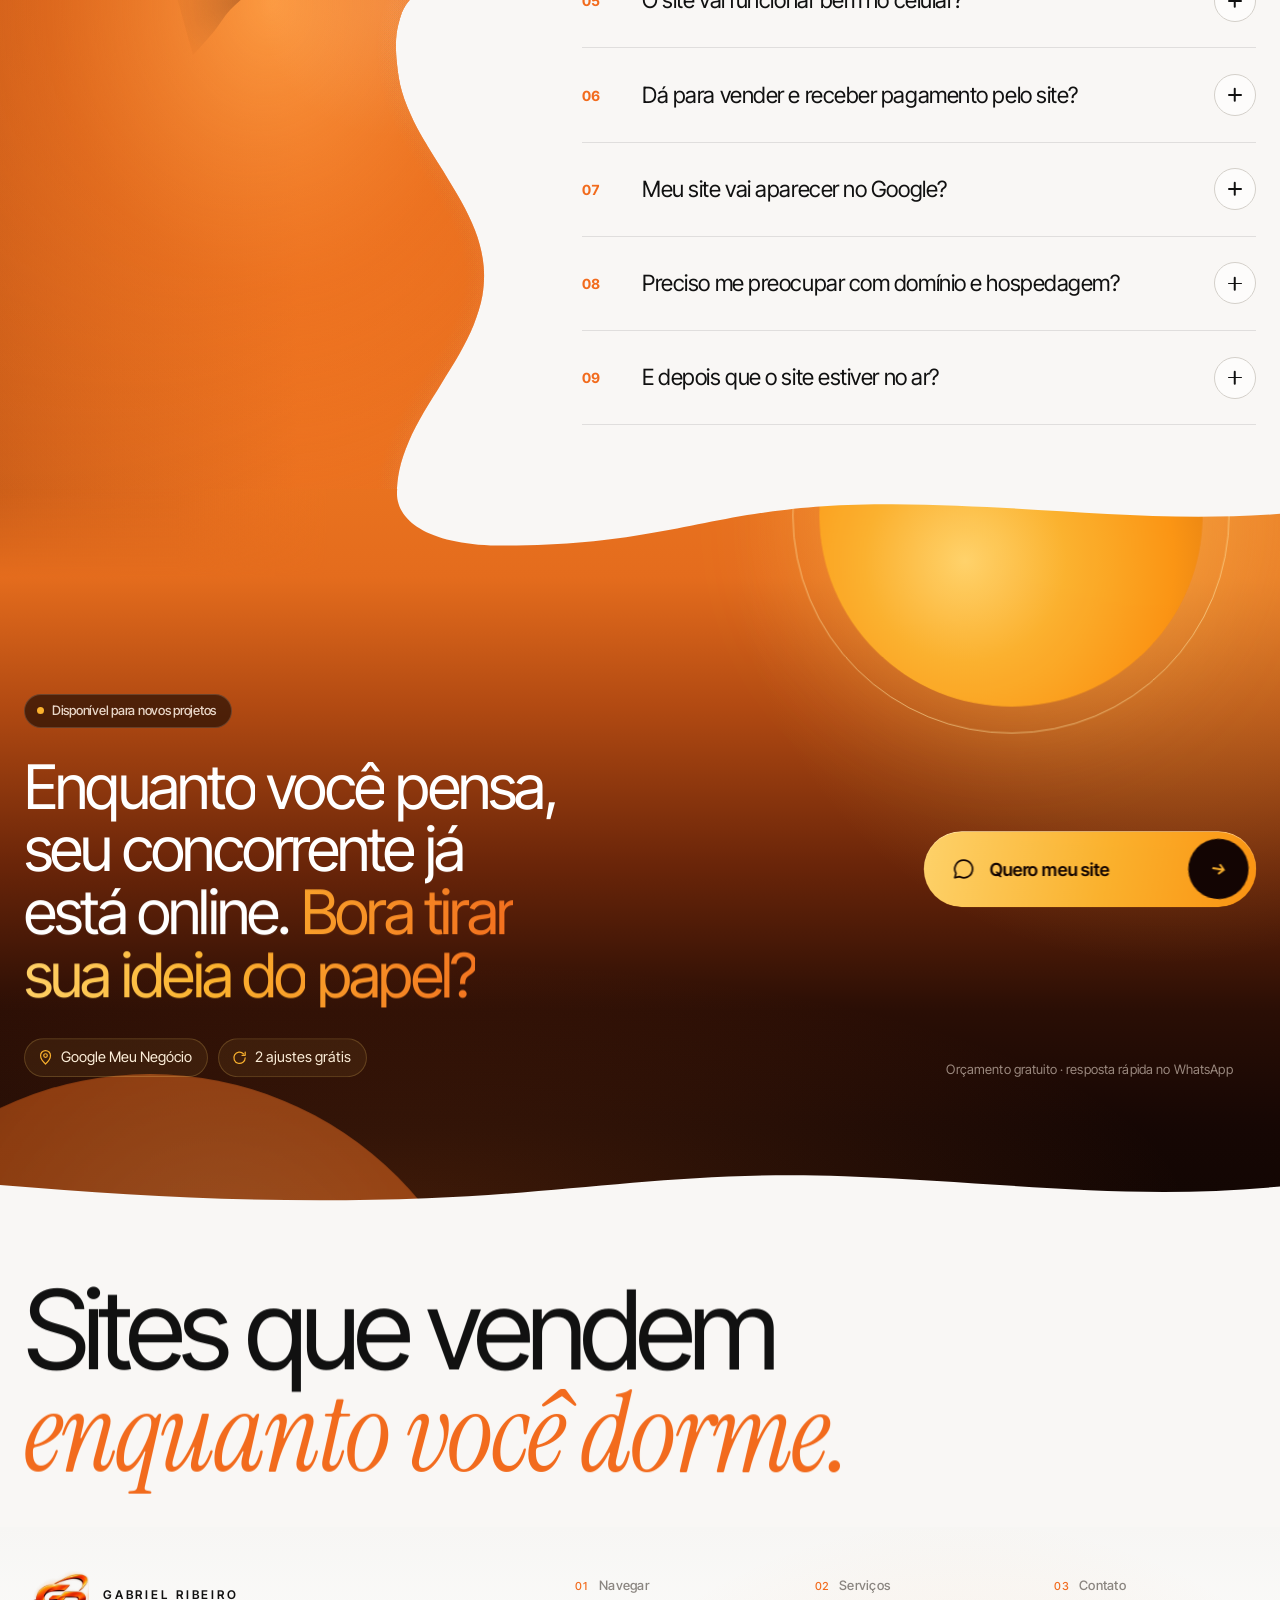
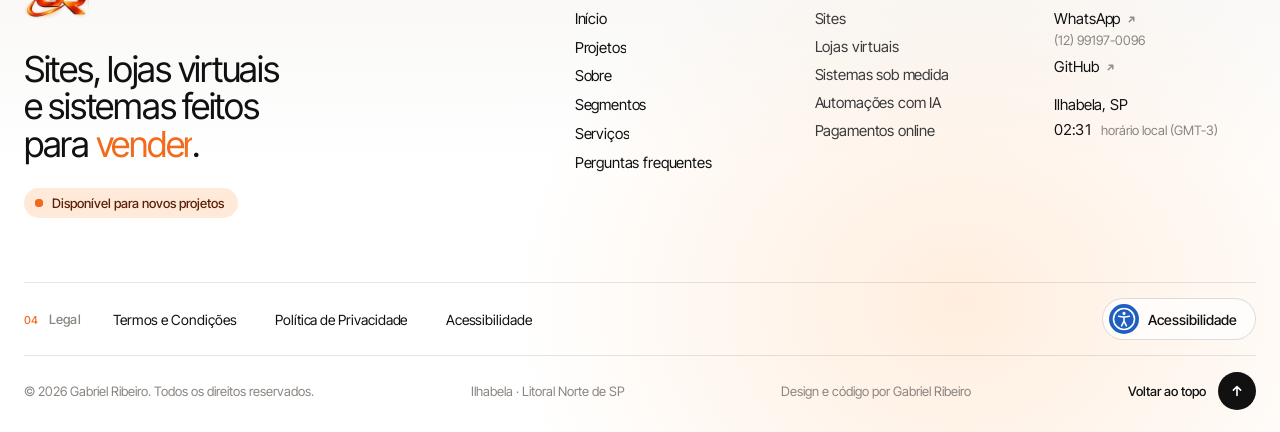
==== commit 0b12ad94: "Degrau do meio para notebook comum e tablet deitado; modo escuro do Samsung/Android - desempenho.js:" ====
--- a/index.html
+++ b/index.html
@@ -3,6 +3,8 @@
 <head>
   <meta charset="utf-8">
   <meta name="viewport" content="width=device-width, initial-scale=1">
+  <!-- site só com tema próprio: o modo escuro automático do Samsung Internet e do Chrome do Android não troca as cores -->
+  <meta name="color-scheme" content="only light">
   <title>Gabriel Ribeiro • Desenvolvedor Web Full Stack</title>
   <meta name="description" content="Sites, landing pages e lojas virtuais para advogados, imobiliárias, dentistas e todo tipo de negócio. Rápidos, bonitos e feitos para vender. Peça seu orçamento.">
   <!-- prévia do link no WhatsApp, Instagram, LinkedIn, Facebook e X (imagem 1200×630) -->
@@ -79,7 +81,7 @@
 
   // Perfil do aparelho: placa de vídeo + processador + memória. É do aparelho, não da visita, então fica
   // guardado (localStorage, 30 dias) e as próximas visitas nem medem de novo.
-  const KEY = 'gr-perfil-v2';
+  const KEY = 'gr-perfil-v3';
   const profile = () => {
     try { const p = JSON.parse(localStorage.getItem(KEY)); if (p && Date.now() - p.t < 2592e6) return p; } catch (e) { /* sem storage */ }
     const p = { t: Date.now(), gpu: '', cpu: 0, why: '' };
@@ -120,9 +122,29 @@
     const cores = navigator.hardwareConcurrency || 8, mem = navigator.deviceMemory || 8;
     if (!p.why && p.cpu < 350) p.why = 'cpu';
     if (!p.why && !apple && (cores <= 2 || mem <= 2)) p.why = 'aparelho';
+    // degrau do meio (PC "mais ou menos"): placa de vídeo da própria CPU (Intel/AMD integrada, a de quase todo
+    // notebook comum), processador abaixo do comum ou até 4 núcleos / 4 GB. Ali ficam o mouse e as entradas, mas
+    // sai o que repinta muito a cada quadro da rolagem (ver js/main.js, "cheap")
+    if (!p.why) {
+      if (/intel(?!.*\barc\b)|radeon\(tm\)( r\d)? graphics|radeon vega|vega \d|\bmali|adreno|powervr/i.test(p.gpu)) p.medio = 'gpu';
+      else if (p.cpu < 900) p.medio = 'cpu';
+      else if (!apple && (cores <= 4 || mem <= 4)) p.medio = 'aparelho';
+    }
     try { localStorage.setItem(KEY, JSON.stringify(p)); } catch (e) { /* sem storage */ }
     return p;
   };
+
+  // degrau do meio: classe "medio" no <html> (só computador; tela de toque já é barata em js/main.js).
+  // ?medio=1 força. Também liga no meio do uso pela rede de segurança abaixo (aviso 'gr:medio')
+  const mid = (why) => {
+    if (html.classList.contains('medio') || html.classList.contains('leve')) return;
+    html.classList.add('medio');
+    html.dataset.medio = why;
+    ss('gr-medio', '1');
+    document.dispatchEvent(new CustomEvent('gr:medio', { detail: why }));
+  };
+  let medioForce = null;
+  try { medioForce = new URLSearchParams(location.search).get('medio'); } catch (e) { /* sem URLSearchParams */ }
 
   const c = navigator.connection || {};
   if (force === '1') on('forçado');
@@ -132,6 +154,7 @@
     const p = profile();
     window.grPerfil = p;   // para conferir no console
     if (p.why) on(p.why);
+    else if (medioForce !== '0' && (medioForce === '1' || p.medio || ss('gr-medio') === '1')) mid(medioForce === '1' ? 'forçado' : p.medio || 'sessão');
   }
   if (html.classList.contains('leve') || ss('gr-leve') === '0') return;
 
@@ -140,7 +163,7 @@
   // 2 s (com a aba à vista, nos primeiros segundos depois da entrada e enquanto a pessoa rola) e só liga
   // se duas janelas seguidas tiverem a mediana abaixo de ~25 quadros por segundo. 30 fps fixos (modo
   // economia de bateria do iPhone) não contam como lento.
-  let frames = [], spent = 0, bad = 0, last = 0, raf = 0, until = 0;
+  let frames = [], spent = 0, bad = 0, so = 0, last = 0, raf = 0, until = 0;
   const tick = (t) => {
     raf = 0;
     const dt = last ? t - last : 0;
@@ -148,7 +171,11 @@
     if (dt > 0 && dt < 250 && document.visibilityState === 'visible') { frames.push(dt); spent += dt; }
     if (spent >= 2000) {
       frames.sort((a, b) => a - b);
-      bad = frames[frames.length >> 1] > 40 ? bad + 1 : 0;
+      const med = frames[frames.length >> 1];
+      bad = med > 40 ? bad + 1 : 0;
+      // abaixo de ~45 quadros por segundo (mas não tão lento): passa para o degrau do meio
+      so = med > 22 ? so + 1 : 0;
+      if (so >= 2 && medioForce !== '0') mid('fps');
       frames = []; spent = 0;
       if (bad >= 2) { on('fps'); removeEventListener('scroll', onScroll); return; }
     }
--- a/css/style.css
+++ b/css/style.css
@@ -4,6 +4,9 @@
 /* Fontes servidas pelo próprio site (antes vinham do Google Fonts: a página esperava o servidor do Google, DNS +
    conexão + 2 arquivos, antes de aparecer e de rodar a abertura da hero; e o IP do visitante ia para o Google).
    Só o conjunto latino (português inteiro). Inter Tight é variável: um arquivo serve os pesos 400 a 700. */
+/* o site tem tema próprio: o modo escuro automático (Samsung Internet, Chrome do Android) não pode trocar as cores
+   (sem isto o painel claro da hero ficava escuro). Junto com a <meta name="color-scheme"> das páginas */
+:root { color-scheme: only light; }
 @font-face { font-family: "Inter Tight"; font-style: normal; font-weight: 100 900; font-display: swap;
   src: url(../fonts/inter-tight-latin.woff2) format("woff2"); }
 @font-face { font-family: "Instrument Serif"; font-style: normal; font-weight: 400; font-display: swap;
@@ -15,6 +18,11 @@
   src: local("Arial"), local("Helvetica"), local("Liberation Sans"), local("Roboto");
   size-adjust: 95.7%; ascent-override: 101.2%; descent-override: 25.3%; line-gap-override: 0%;
 }
+/* toque: botões, links e campos respondem na hora e dois toques rápidos NÃO dão zoom (no iPhone, tocar rápido nas
+   setas dos Segmentos dava zoom na página). "manipulation" só tira o zoom de toque duplo: o zoom de pinça continua.
+   Classes com touch-action próprio (.cracha-hit, .pj-track...) vencem esta regra. */
+a, button, [role="button"], input, select, textarea, label, summary { touch-action: manipulation; }
+
 /* Hero B do portfólio do Gabriel: cópia do layout da referência
    (Downloads/02dc17bfa7e203ea4202aab6907b6a12.jpg). Medidas tiradas da referência
    como fração da largura/altura do hero, para o desenho se manter em qualquer tela. */
@@ -2270,7 +2278,16 @@
 .hero-art g[mask] > circle:first-child { display: none; }
 /* fundo novo (paisagem escura com arcos): sem o sol amarelo atrás da pessoa e com a luz de contorno bem mais suave */
 .person-rim { opacity: .08; }
-html.leve .person-rim { display: none; }   /* modo leve: a 8% quase não aparece e a mistura (screen) numa área grande que se mexe pesa na placa de vídeo */
+html.leve .person-rim { display: none; }
+/* celular/tablet (toque): sem a mistura "screen" na foto que anda com a rolagem (a 8% quase não se vê) e sem o fio de
+   luz girando dentro do recorte da borda do botão: o recorte (mask) por cima de algo que gira é refeito a cada quadro,
+   sem parar, e no iPhone (tela 3x) isso somava com a rolagem da hero */
+@media (hover: none), (pointer: coarse) {
+  .person-rim { display: none; }
+  .intro .bw-ring { display: none; }
+}   /* modo leve: a 8% quase não aparece e a mistura (screen) numa área grande que se mexe pesa na placa de vídeo */
+/* PC "mais ou menos" (degrau do meio, html.medio: notebook com placa integrada): os mesmos dois cortes do toque */
+html.medio .person-rim, html.medio .intro .bw-ring { display: none; }
 .hero-art g[mask] > circle:nth-child(2) { display: none; }   /* sem o disco amarelo (lua) atrás do ombro */
 .hero-art { display: none; }   /* sem a luz amarela atrás da pessoa */
 
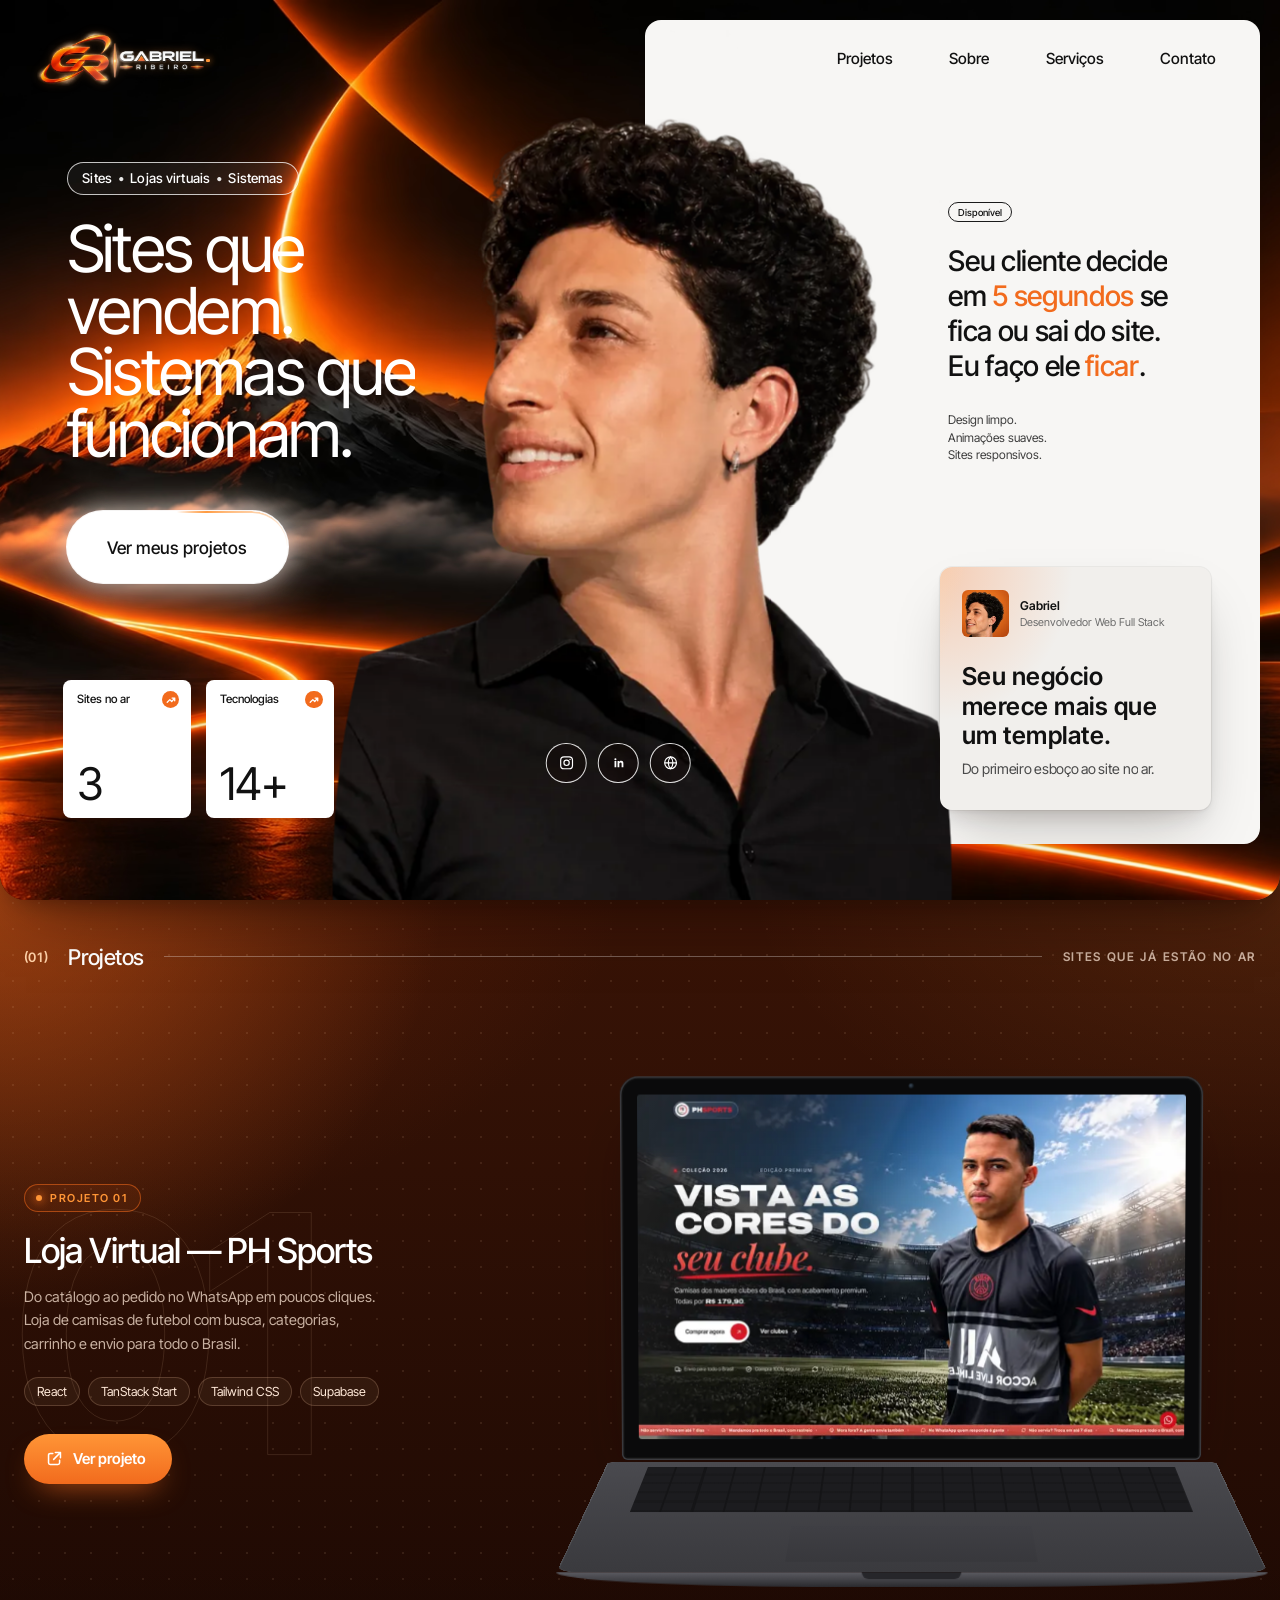
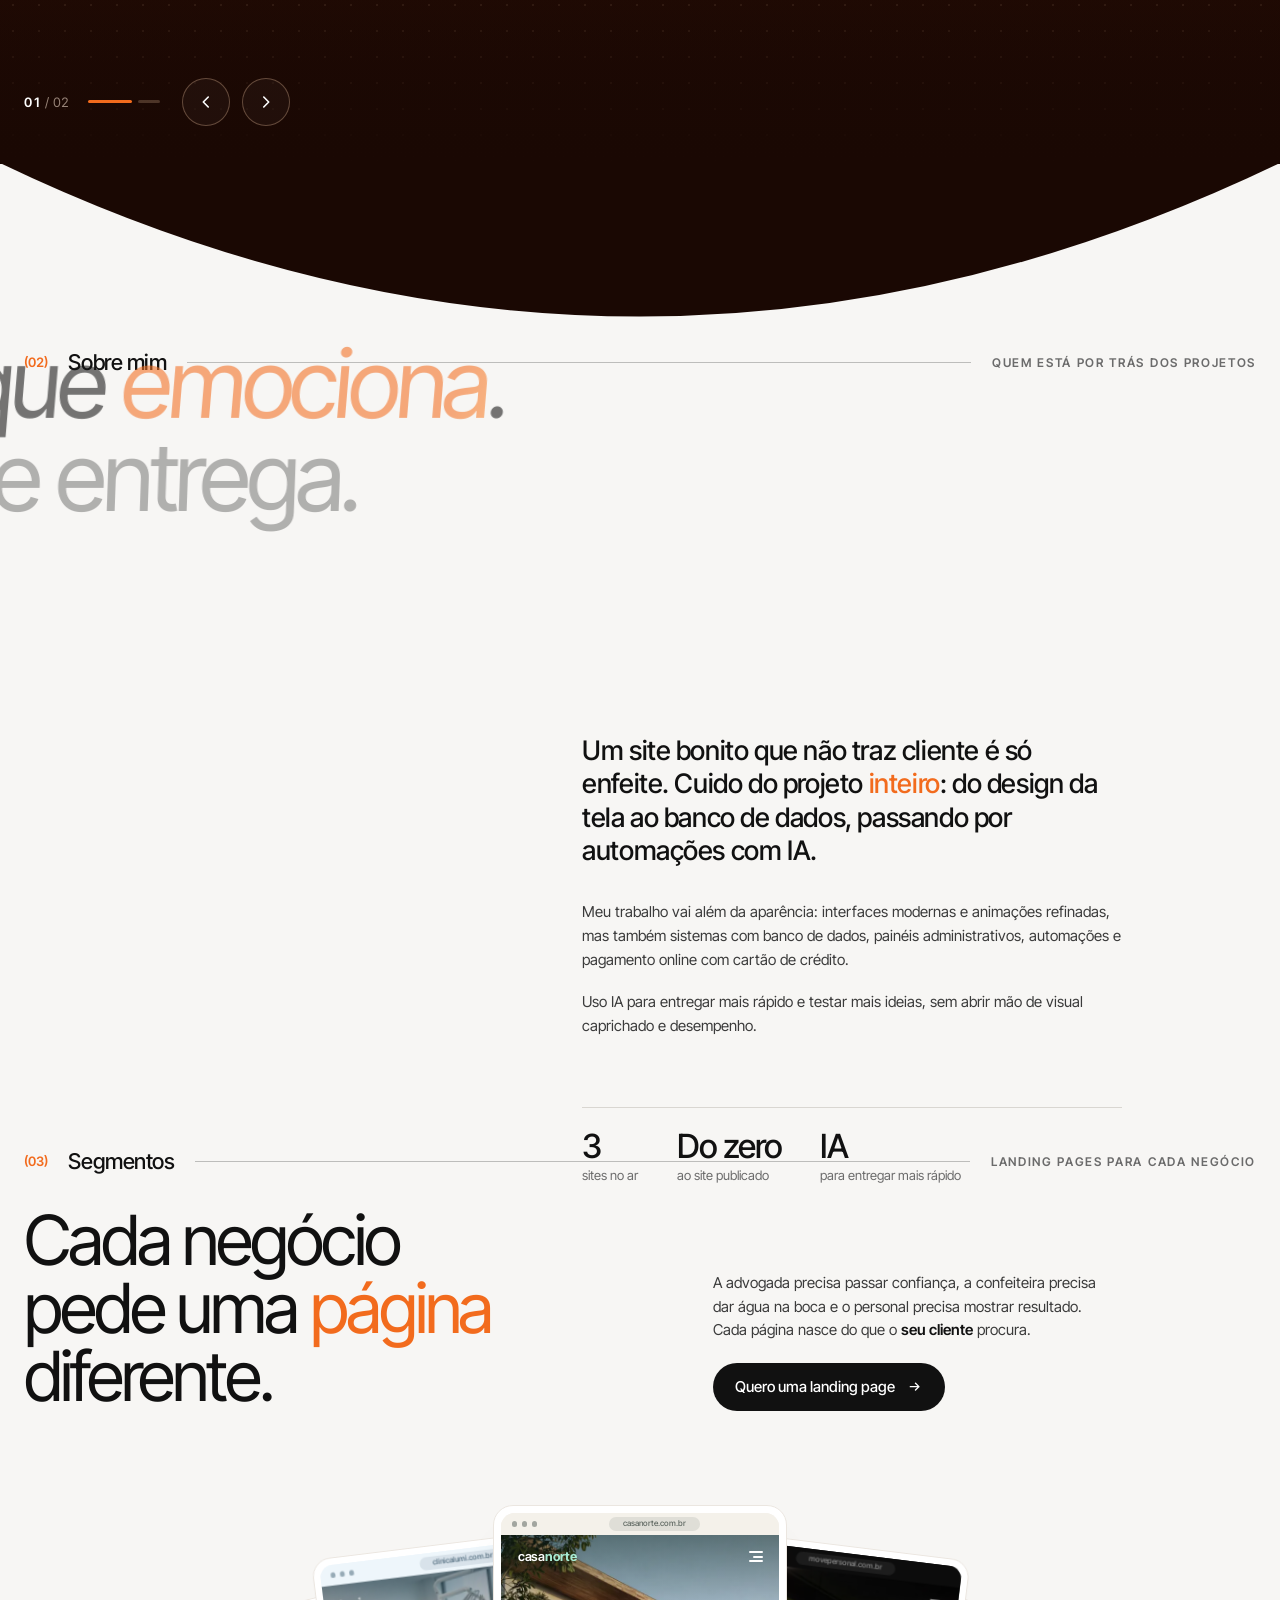
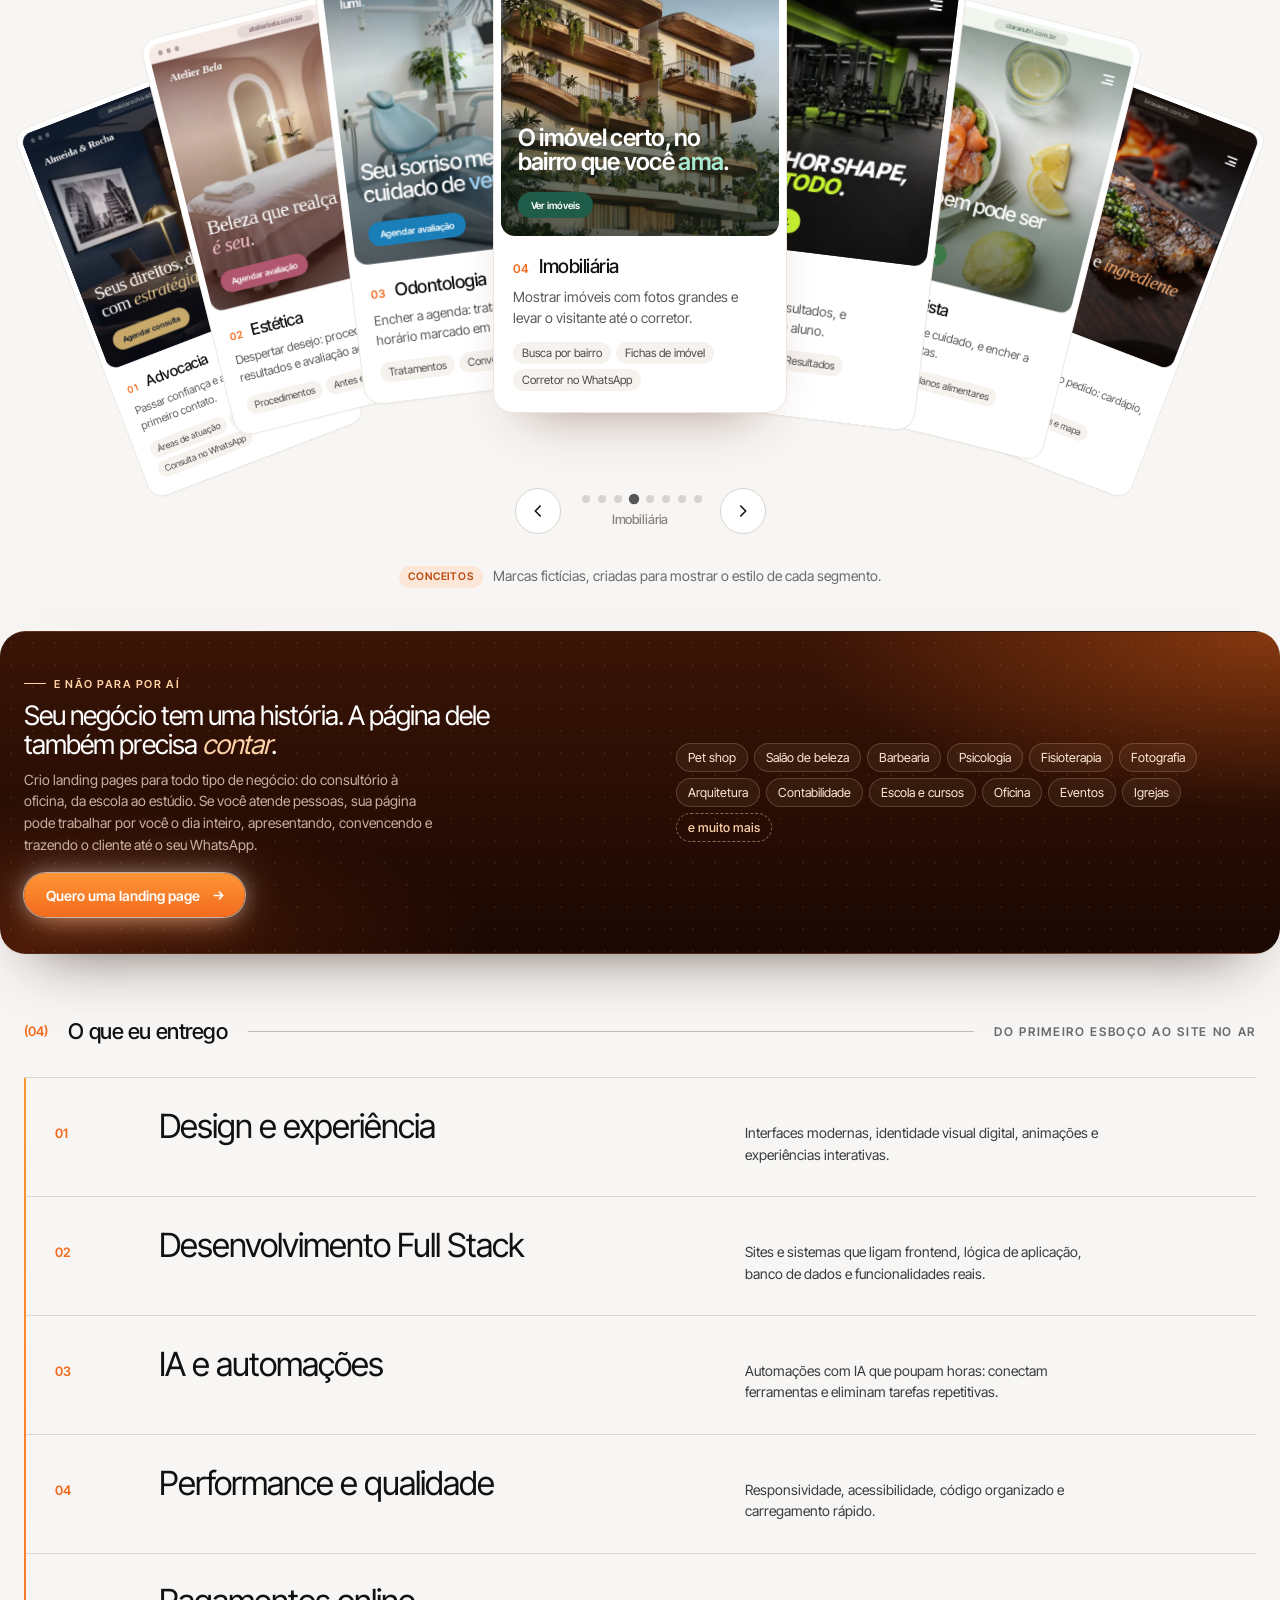
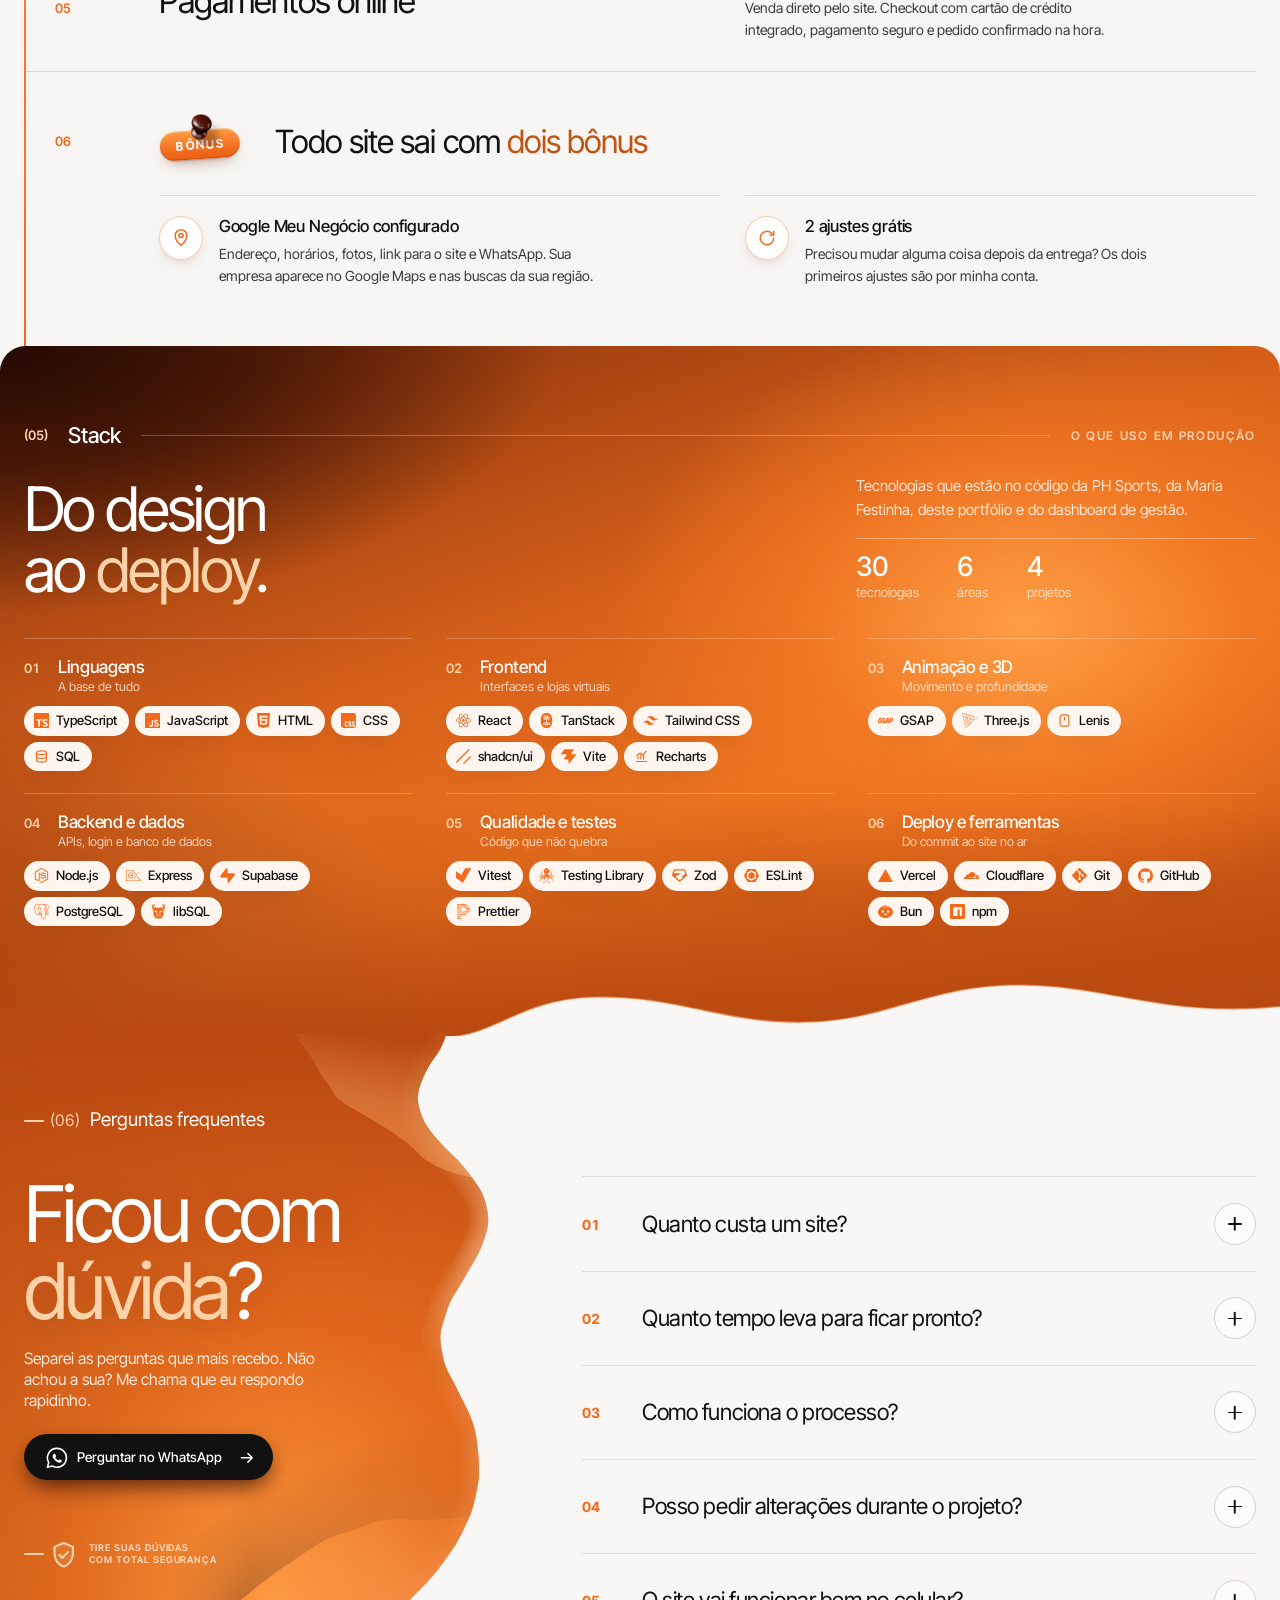
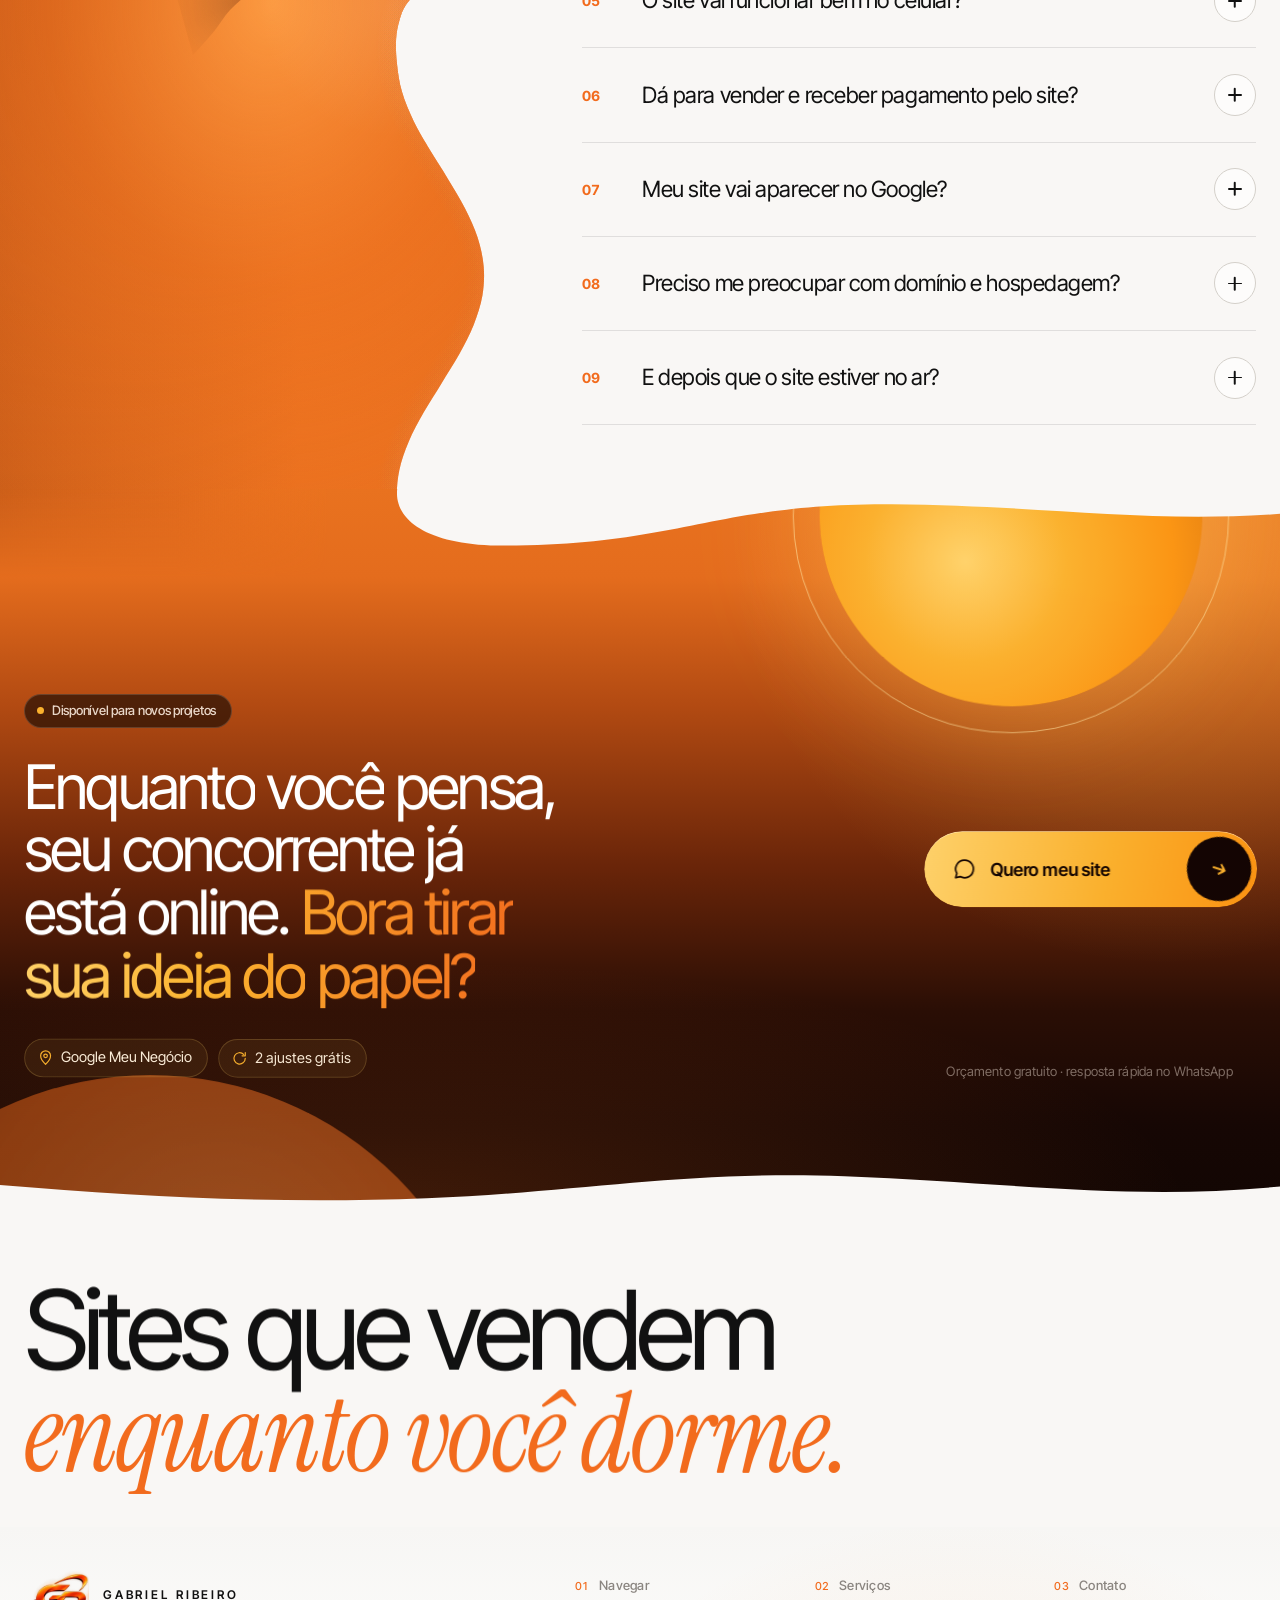
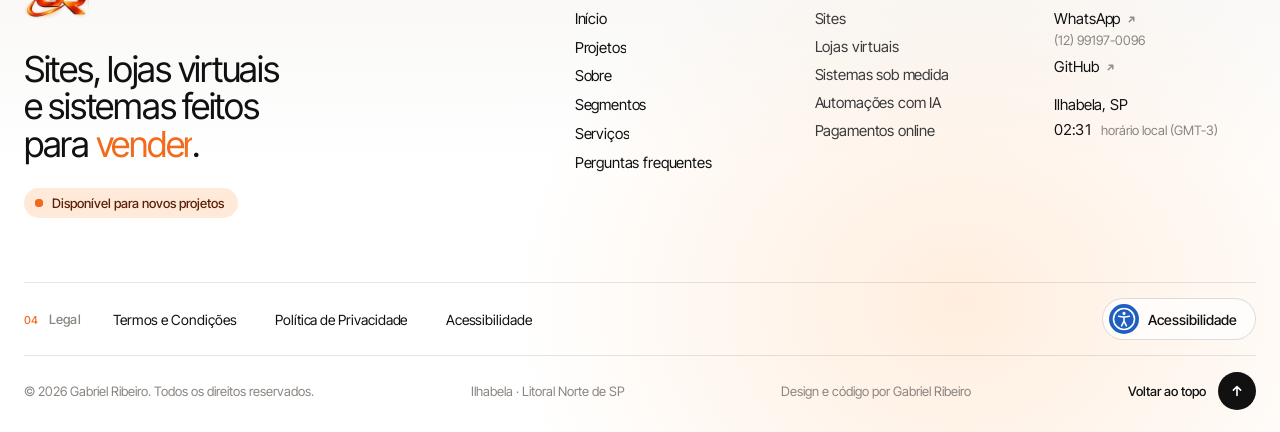
==== commit 05df030e: "SEO e acessibilidade: robots, sitemap, canonical, ficha do Google; lista do carrossel, botao Voltar " ====
--- a/index.html
+++ b/index.html
@@ -5,12 +5,15 @@
   <meta name="viewport" content="width=device-width, initial-scale=1">
   <!-- site só com tema próprio: o modo escuro automático do Samsung Internet e do Chrome do Android não troca as cores -->
   <meta name="color-scheme" content="only light">
+  <!-- endereço oficial desta página (o Google junta aqui as outras formas do link) -->
+  <link rel="canonical" href="https://gabrielribeiroweb.com.br/">
   <title>Gabriel Ribeiro • Desenvolvedor Web Full Stack</title>
   <meta name="description" content="Sites, landing pages e lojas virtuais para advogados, imobiliárias, dentistas e todo tipo de negócio. Rápidos, bonitos e feitos para vender. Peça seu orçamento.">
   <!-- prévia do link no WhatsApp, Instagram, LinkedIn, Facebook e X (imagem 1200×630) -->
   <meta property="og:type" content="website">
   <meta property="og:locale" content="pt_BR">
   <meta property="og:site_name" content="Gabriel Ribeiro">
+  <meta property="og:url" content="https://gabrielribeiroweb.com.br/">
   <meta property="og:title" content="Gabriel Ribeiro • Desenvolvedor Web Full Stack">
   <meta property="og:description" content="Seu site pode estar perdendo clientes. Crio sites, lojas virtuais e sistemas rápidos, bonitos e feitos para vender. Peça seu orçamento.">
   <meta property="og:image" content="https://gabrielribeiroweb.com.br/img/og-gabriel-ribeiro-v2.jpg">
@@ -201,6 +204,23 @@
   <script src="js/segmentos.js" defer></script>
   <script src="js/main.js" defer></script>
   <script type="module" src="js/cracha.js"></script>
+  <!-- ficha para o Google (não aparece na tela): o nome do site no resultado da busca (WebSite) e quem é o Gabriel
+       (Person). Mesmos dados do rodapé. JSON-LD não roda como script, então a CSP não bloqueia -->
+  <script type="application/ld+json">
+  [
+    { "@context": "https://schema.org", "@type": "WebSite", "name": "Gabriel Ribeiro",
+      "alternateName": ["Gabriel Ribeiro Web", "gabrielribeiroweb"], "url": "https://gabrielribeiroweb.com.br/", "inLanguage": "pt-BR" },
+    { "@context": "https://schema.org", "@type": "Person", "name": "Gabriel Ribeiro",
+      "jobTitle": "Desenvolvedor Web Full Stack",
+      "description": "Sites, landing pages e lojas virtuais rápidos, bonitos e feitos para vender.",
+      "url": "https://gabrielribeiroweb.com.br/",
+      "image": "https://gabrielribeiroweb.com.br/img/og-gabriel-ribeiro-v2.jpg",
+      "telephone": "+55-12-99197-0096",
+      "address": { "@type": "PostalAddress", "addressLocality": "Ilhabela", "addressRegion": "SP", "addressCountry": "BR" },
+      "knowsAbout": ["Criação de sites", "Landing pages", "Lojas virtuais", "Desenvolvimento web"],
+      "sameAs": ["https://github.com/GabrielRibeiro10"] }
+  ]
+  </script>
 </head>
 <body>
 
@@ -323,6 +343,9 @@
 <section class="about" aria-labelledby="about-title">
   <div class="about-in">
     <div class="projects" id="projetos">
+      <!-- título da seção para leitor de tela e Google (o selo abaixo é o título visível): os <h3> dos projetos ficam
+           debaixo de um <h2>, sem pular nível -->
+      <h2 class="sr-only">Projetos</h2>
       <p class="about-kicker pj-kicker" data-ab><span class="k-num">(01)</span><span class="k-name">Projetos</span><span class="k-line" aria-hidden="true"></span><span class="k-sub">Sites que já estão no ar</span></p>
       <div class="pj" role="region" aria-roledescription="carrossel" aria-label="Projetos publicados">
         <!-- fundo grafite: grade de pontos e holofote laranja que segue o mouse (css + js/main.js) -->
--- a/css/style.css
+++ b/css/style.css
@@ -7,6 +7,9 @@
 /* o site tem tema próprio: o modo escuro automático (Samsung Internet, Chrome do Android) não pode trocar as cores
    (sem isto o painel claro da hero ficava escuro). Junto com a <meta name="color-scheme"> das páginas */
 :root { color-scheme: only light; }
+/* texto só para leitor de tela e Google (não aparece na tela) */
+.sr-only { position: absolute !important; width: 1px; height: 1px; padding: 0; margin: -1px; overflow: hidden;
+  clip: rect(0 0 0 0); white-space: nowrap; border: 0; }
 @font-face { font-family: "Inter Tight"; font-style: normal; font-weight: 100 900; font-display: swap;
   src: url(../fonts/inter-tight-latin.woff2) format("woff2"); }
 @font-face { font-family: "Instrument Serif"; font-style: normal; font-weight: 400; font-display: swap;
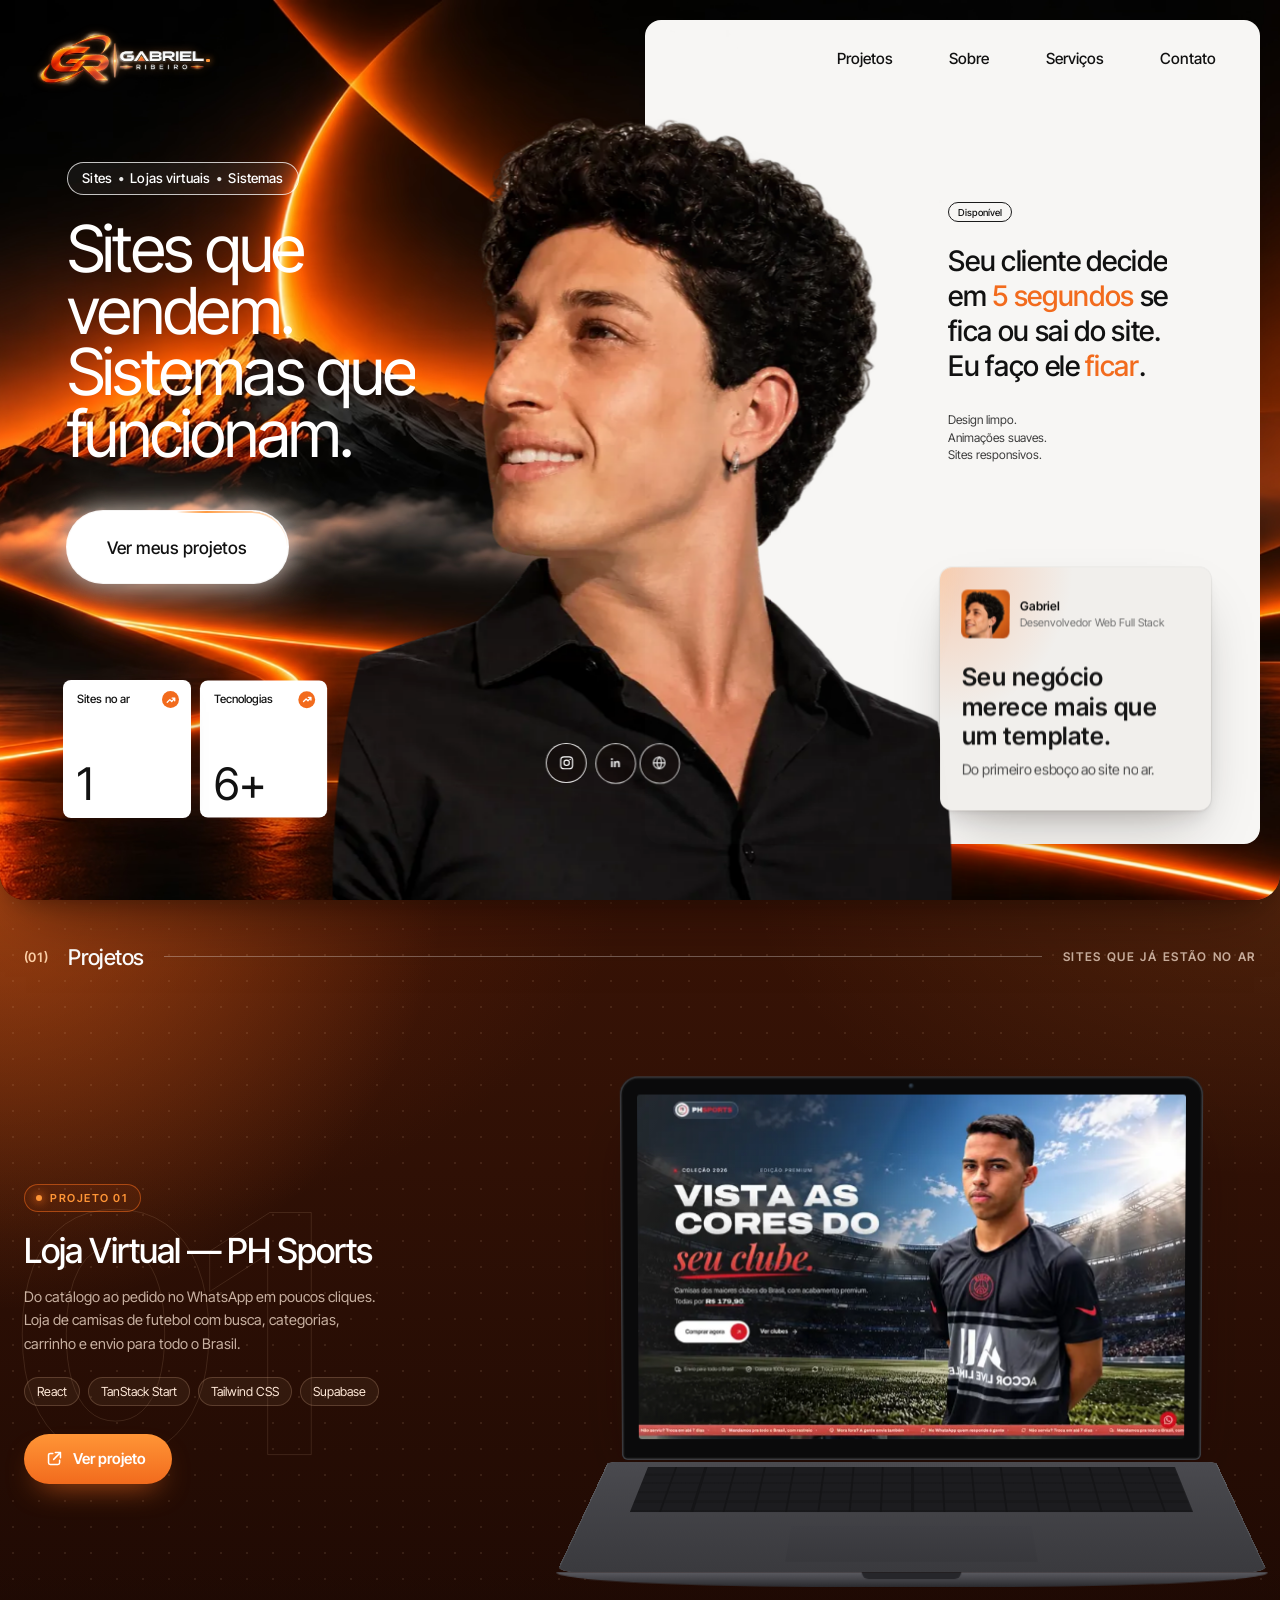
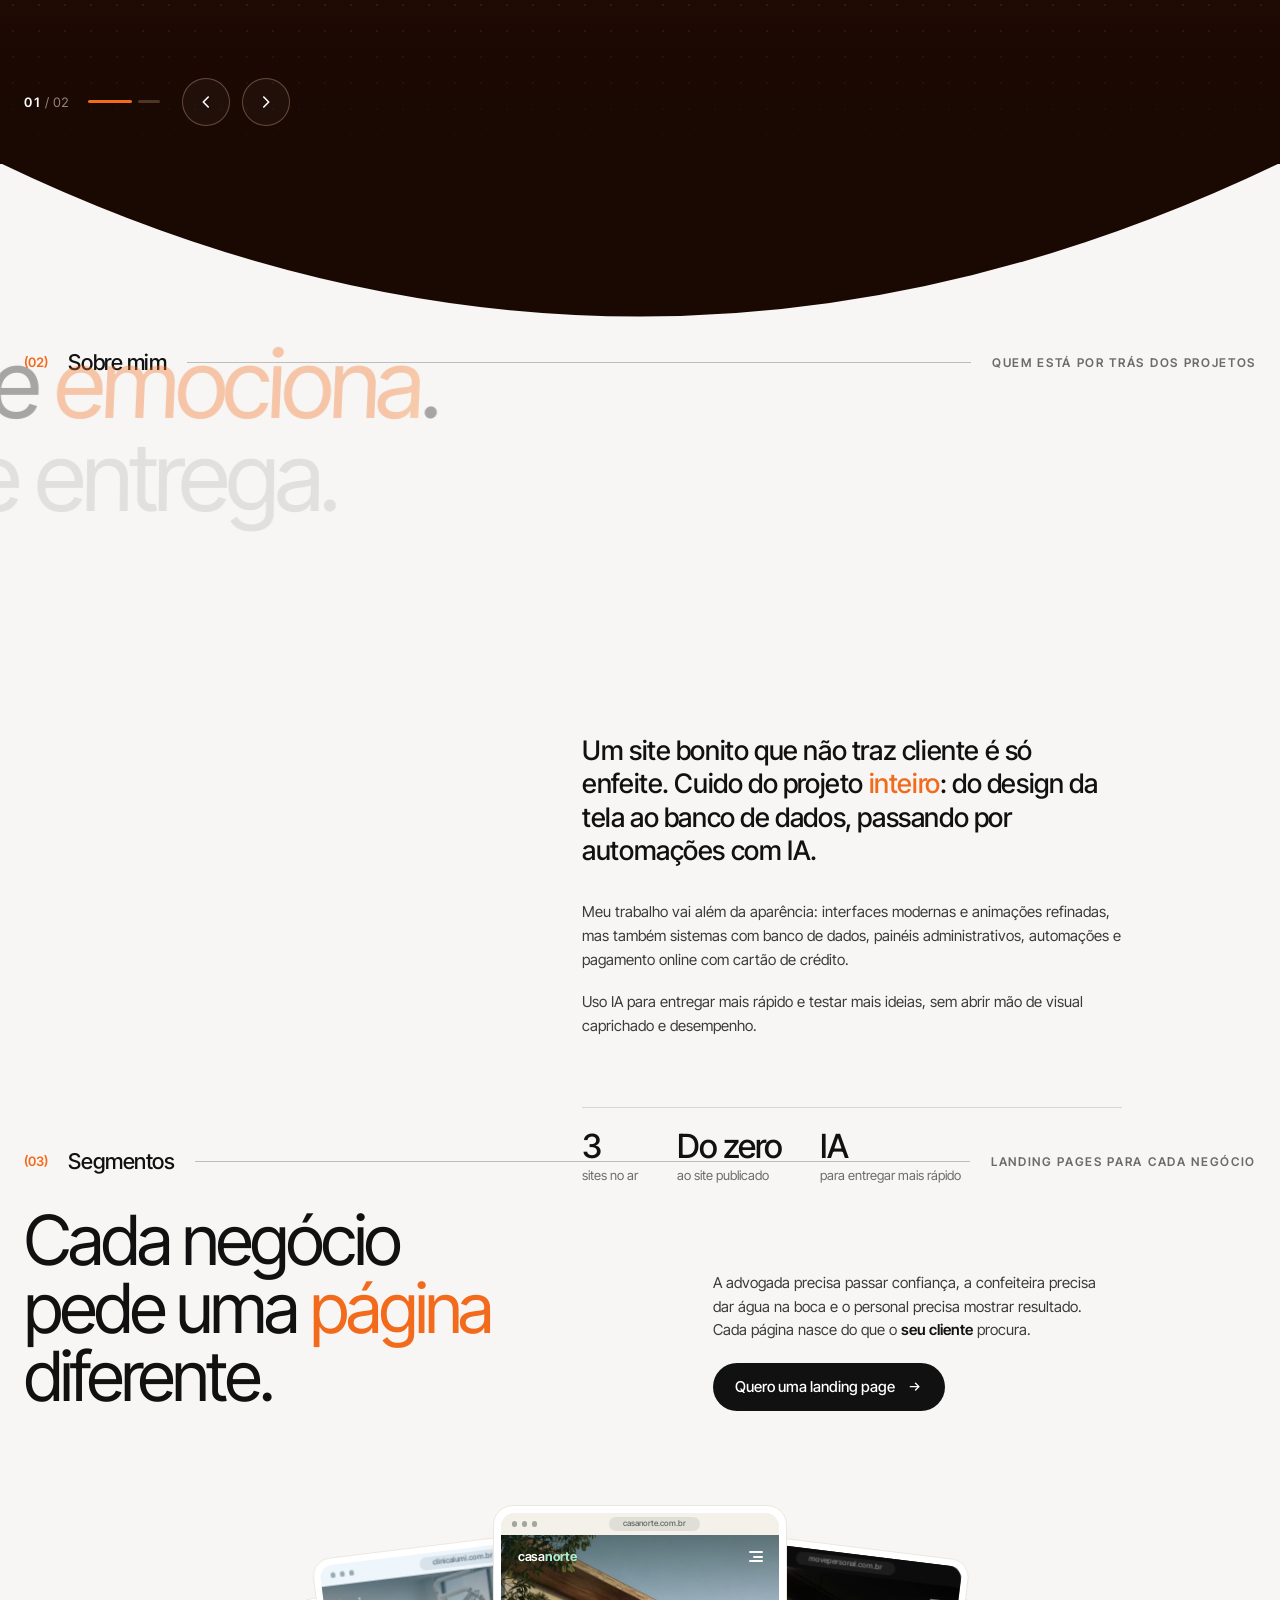
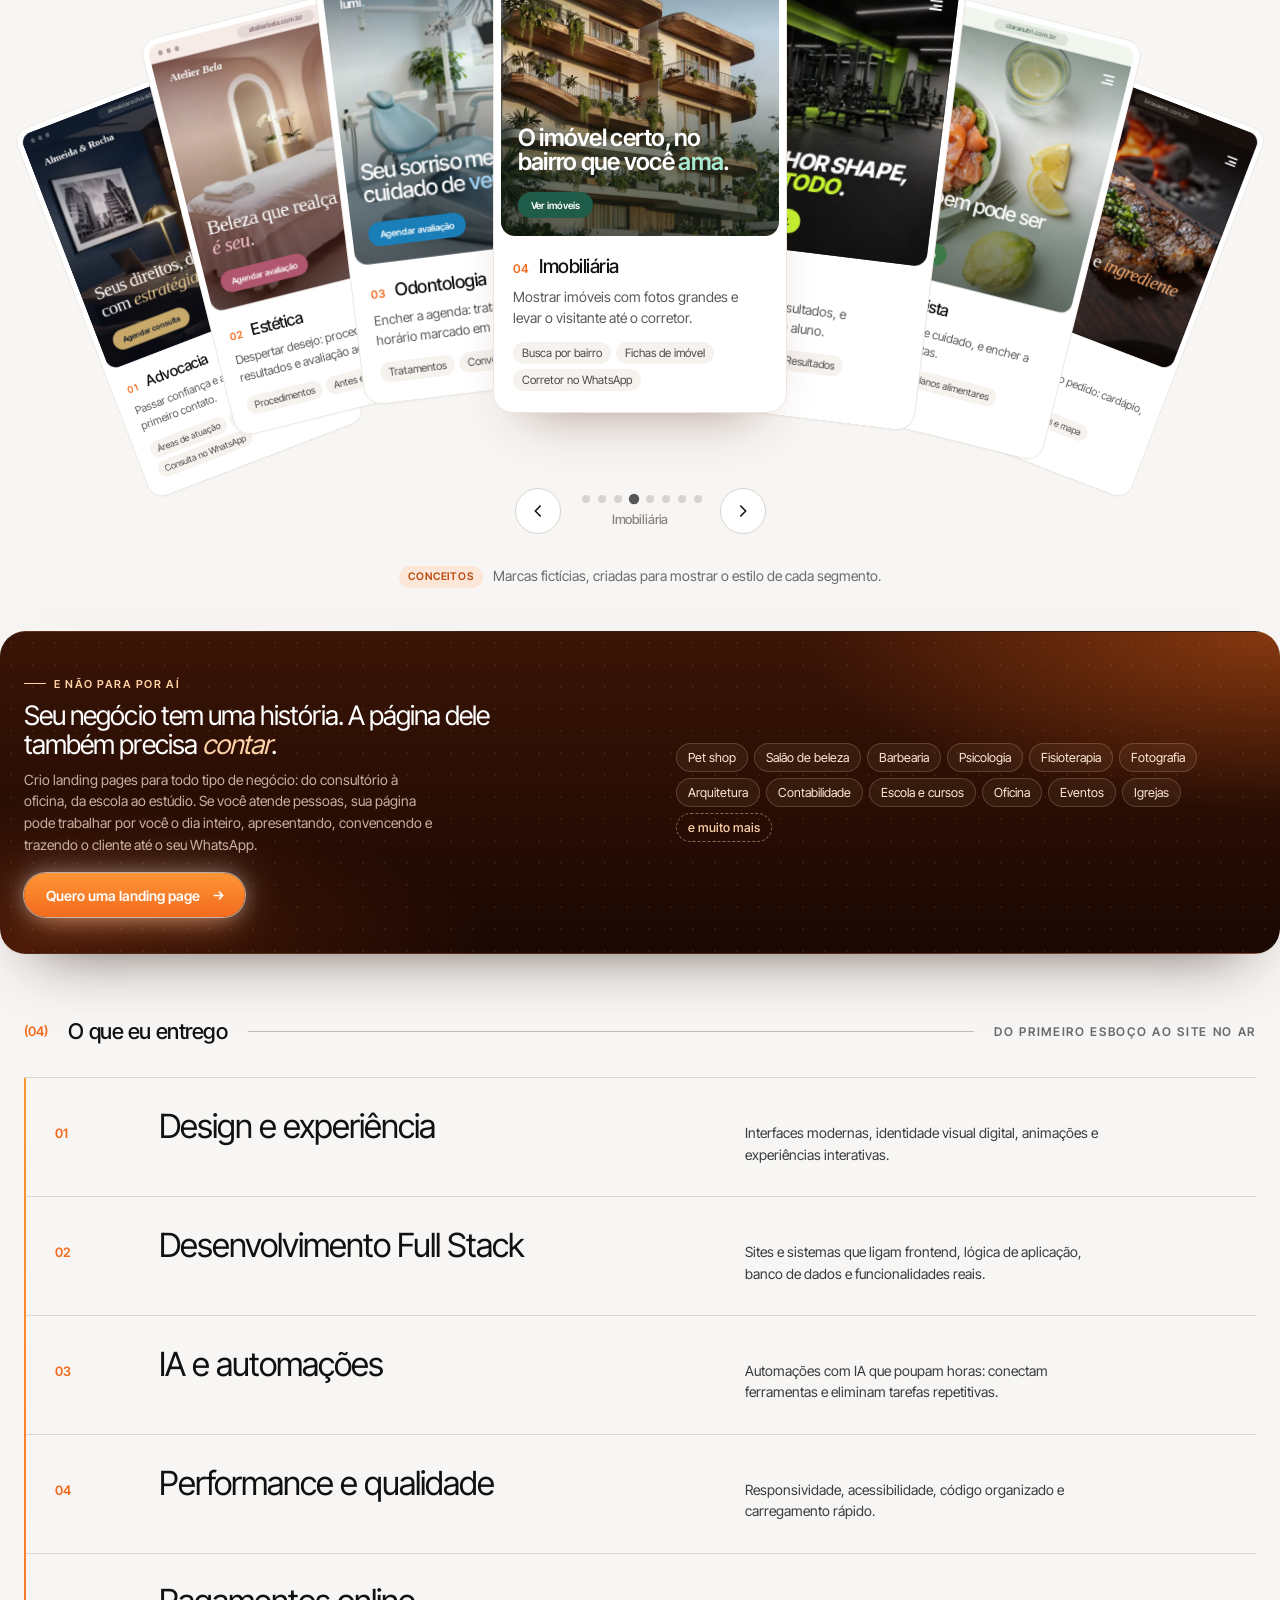
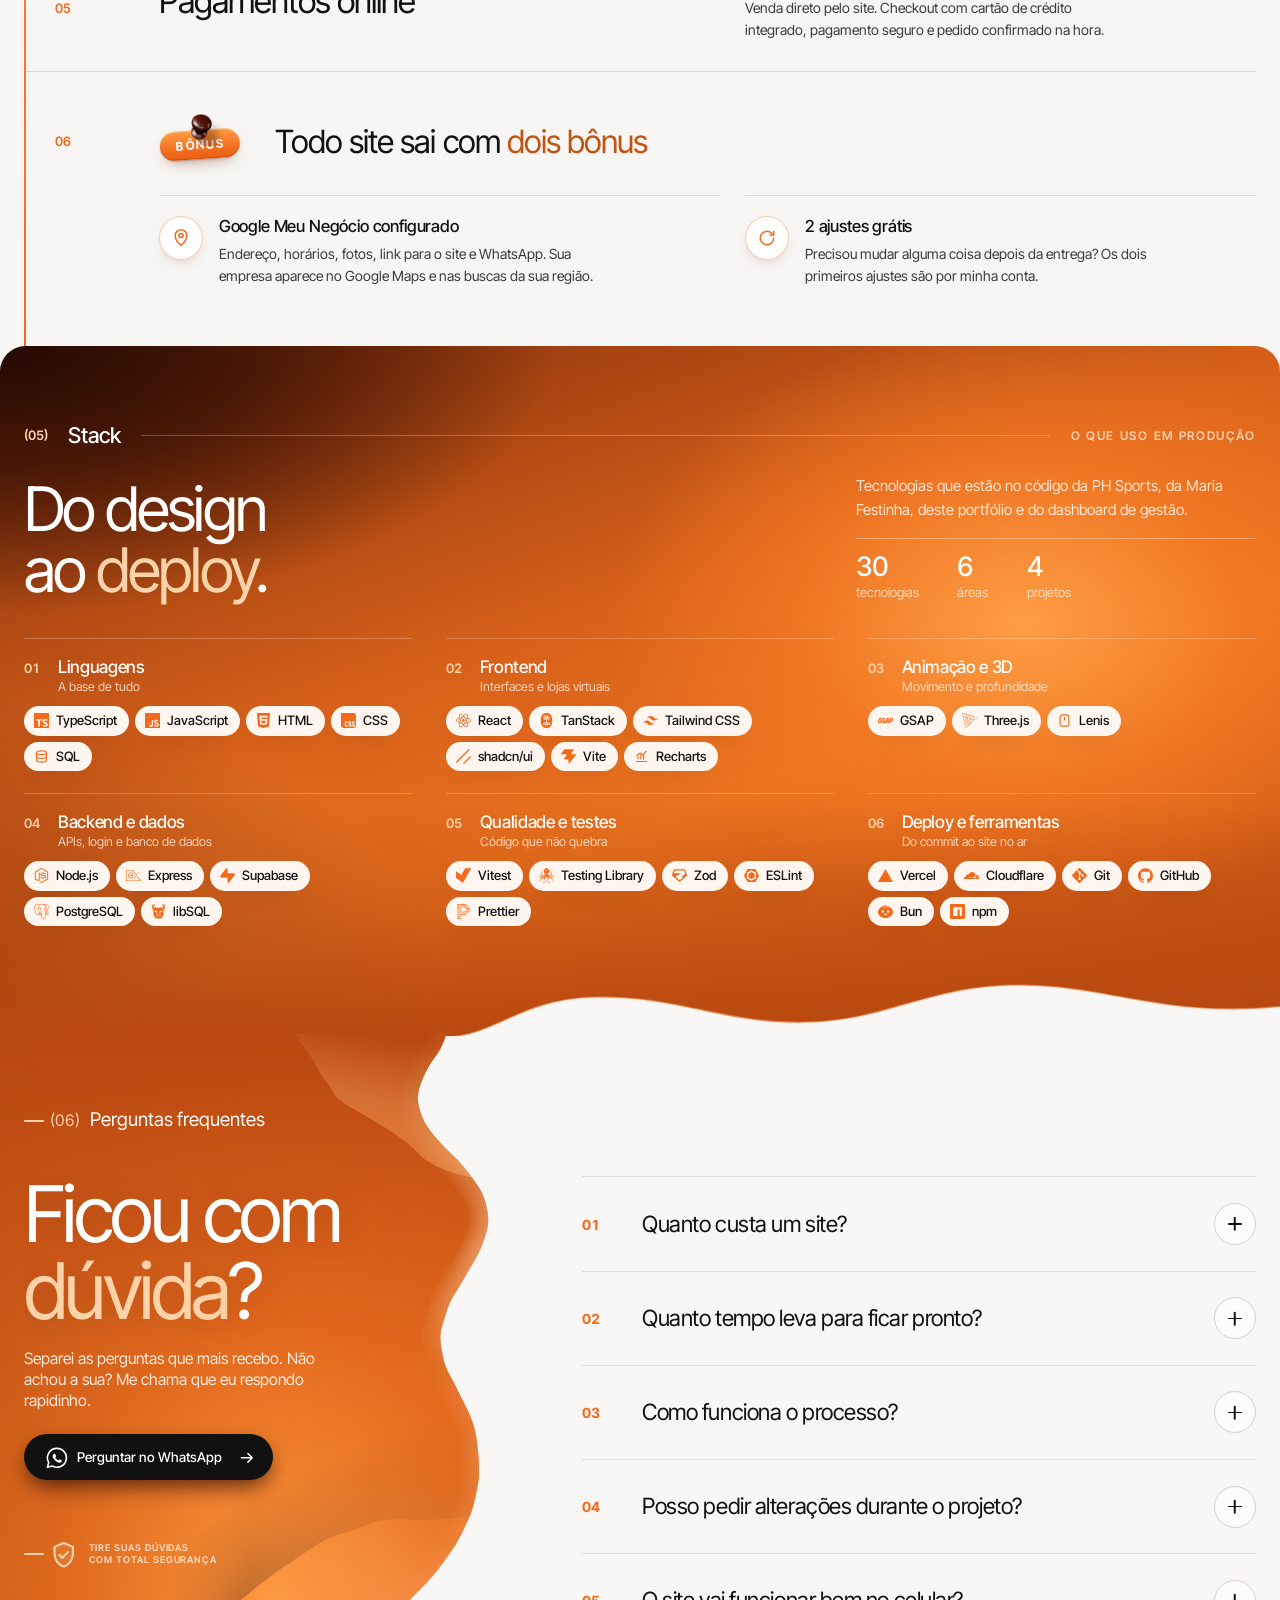
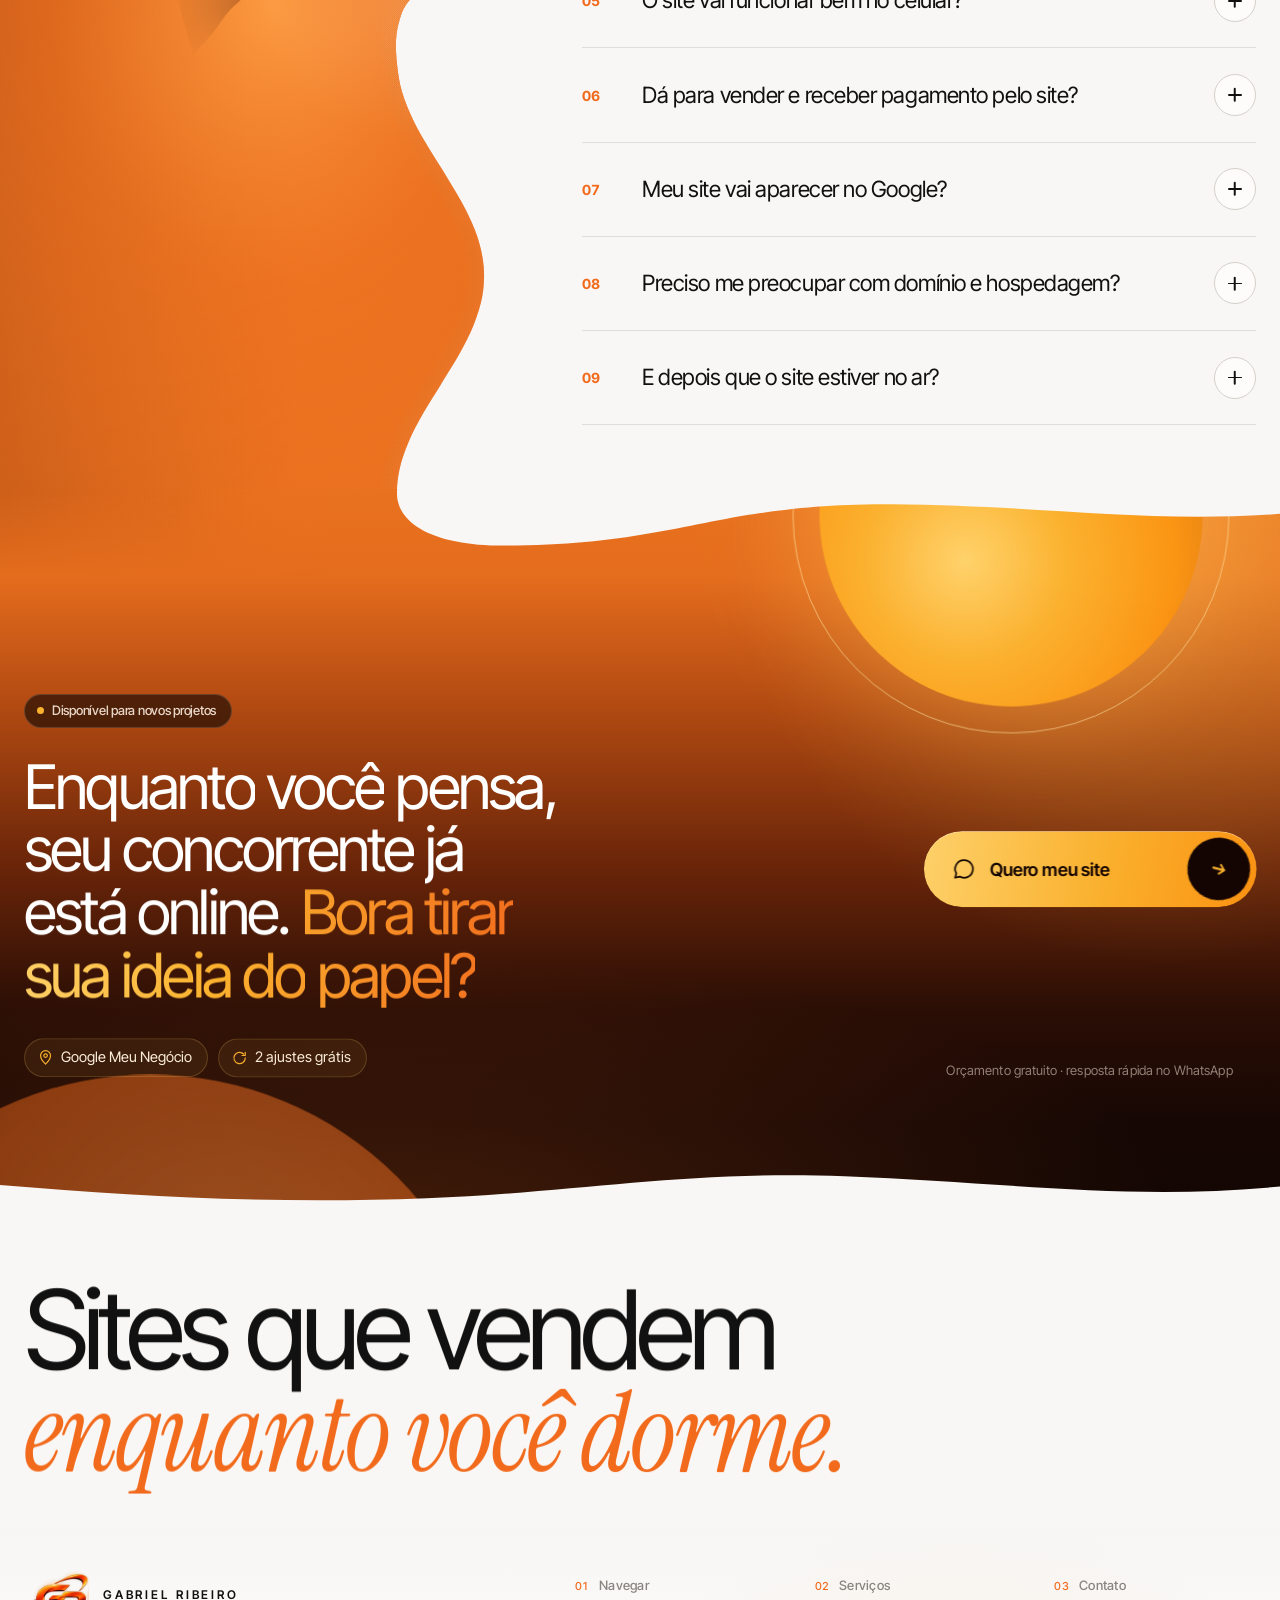
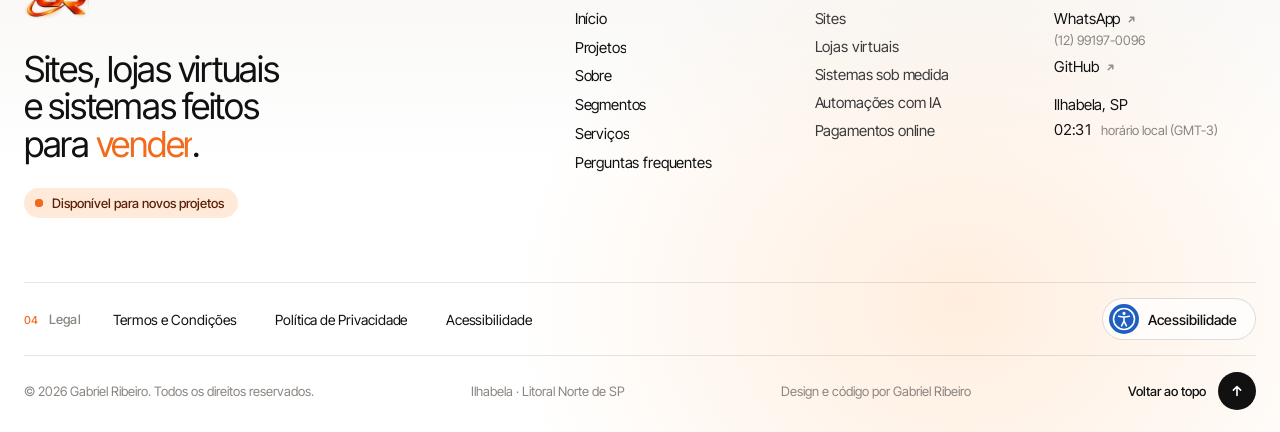
==== commit f8e644be: "SEO: titulo e descricao com 'criação de sites', theme-color e previa completa nas paginas legais Co-" ====
--- a/index.html
+++ b/index.html
@@ -5,16 +5,17 @@
   <meta name="viewport" content="width=device-width, initial-scale=1">
   <!-- site só com tema próprio: o modo escuro automático do Samsung Internet e do Chrome do Android não troca as cores -->
   <meta name="color-scheme" content="only light">
+  <meta name="theme-color" content="#c4520f">
   <!-- endereço oficial desta página (o Google junta aqui as outras formas do link) -->
   <link rel="canonical" href="https://gabrielribeiroweb.com.br/">
-  <title>Gabriel Ribeiro • Desenvolvedor Web Full Stack</title>
-  <meta name="description" content="Sites, landing pages e lojas virtuais para advogados, imobiliárias, dentistas e todo tipo de negócio. Rápidos, bonitos e feitos para vender. Peça seu orçamento.">
+  <title>Criação de sites profissionais • Gabriel Ribeiro, Ilhabela</title>
+  <meta name="description" content="Criação de sites profissionais, landing pages e lojas virtuais para empresas, advogados e imobiliárias. Ilhabela e Litoral Norte de SP. Peça seu orçamento.">
   <!-- prévia do link no WhatsApp, Instagram, LinkedIn, Facebook e X (imagem 1200×630) -->
   <meta property="og:type" content="website">
   <meta property="og:locale" content="pt_BR">
   <meta property="og:site_name" content="Gabriel Ribeiro">
   <meta property="og:url" content="https://gabrielribeiroweb.com.br/">
-  <meta property="og:title" content="Gabriel Ribeiro • Desenvolvedor Web Full Stack">
+  <meta property="og:title" content="Criação de sites profissionais • Gabriel Ribeiro, Ilhabela">
   <meta property="og:description" content="Seu site pode estar perdendo clientes. Crio sites, lojas virtuais e sistemas rápidos, bonitos e feitos para vender. Peça seu orçamento.">
   <meta property="og:image" content="https://gabrielribeiroweb.com.br/img/og-gabriel-ribeiro-v2.jpg">
   <meta property="og:image:secure_url" content="https://gabrielribeiroweb.com.br/img/og-gabriel-ribeiro-v2.jpg">
@@ -26,7 +27,7 @@
   <link itemprop="image" href="https://gabrielribeiroweb.com.br/img/og-gabriel-ribeiro-v2.jpg">
   <link itemprop="thumbnailUrl" href="https://gabrielribeiroweb.com.br/img/og-gabriel-ribeiro-v2.jpg">
   <meta name="twitter:card" content="summary_large_image">
-  <meta name="twitter:title" content="Gabriel Ribeiro • Desenvolvedor Web Full Stack">
+  <meta name="twitter:title" content="Criação de sites profissionais • Gabriel Ribeiro, Ilhabela">
   <meta name="twitter:description" content="Crio sites, lojas virtuais e sistemas rápidos, bonitos e feitos para vender.">
   <meta name="twitter:image" content="https://gabrielribeiroweb.com.br/img/og-gabriel-ribeiro-v2.jpg">
   <meta name="twitter:image:alt" content="Gabriel Ribeiro, desenvolvedor web: Sites que vendem. Sistemas que funcionam.">
@@ -212,7 +213,7 @@
       "alternateName": ["Gabriel Ribeiro Web", "gabrielribeiroweb"], "url": "https://gabrielribeiroweb.com.br/", "inLanguage": "pt-BR" },
     { "@context": "https://schema.org", "@type": "Person", "name": "Gabriel Ribeiro",
       "jobTitle": "Desenvolvedor Web Full Stack",
-      "description": "Sites, landing pages e lojas virtuais rápidos, bonitos e feitos para vender.",
+      "description": "Criação de sites profissionais, landing pages e lojas virtuais rápidos, bonitos e feitos para vender, em Ilhabela e no Litoral Norte de SP.",
       "url": "https://gabrielribeiroweb.com.br/",
       "image": "https://gabrielribeiroweb.com.br/img/og-gabriel-ribeiro-v2.jpg",
       "telephone": "+55-12-99197-0096",
